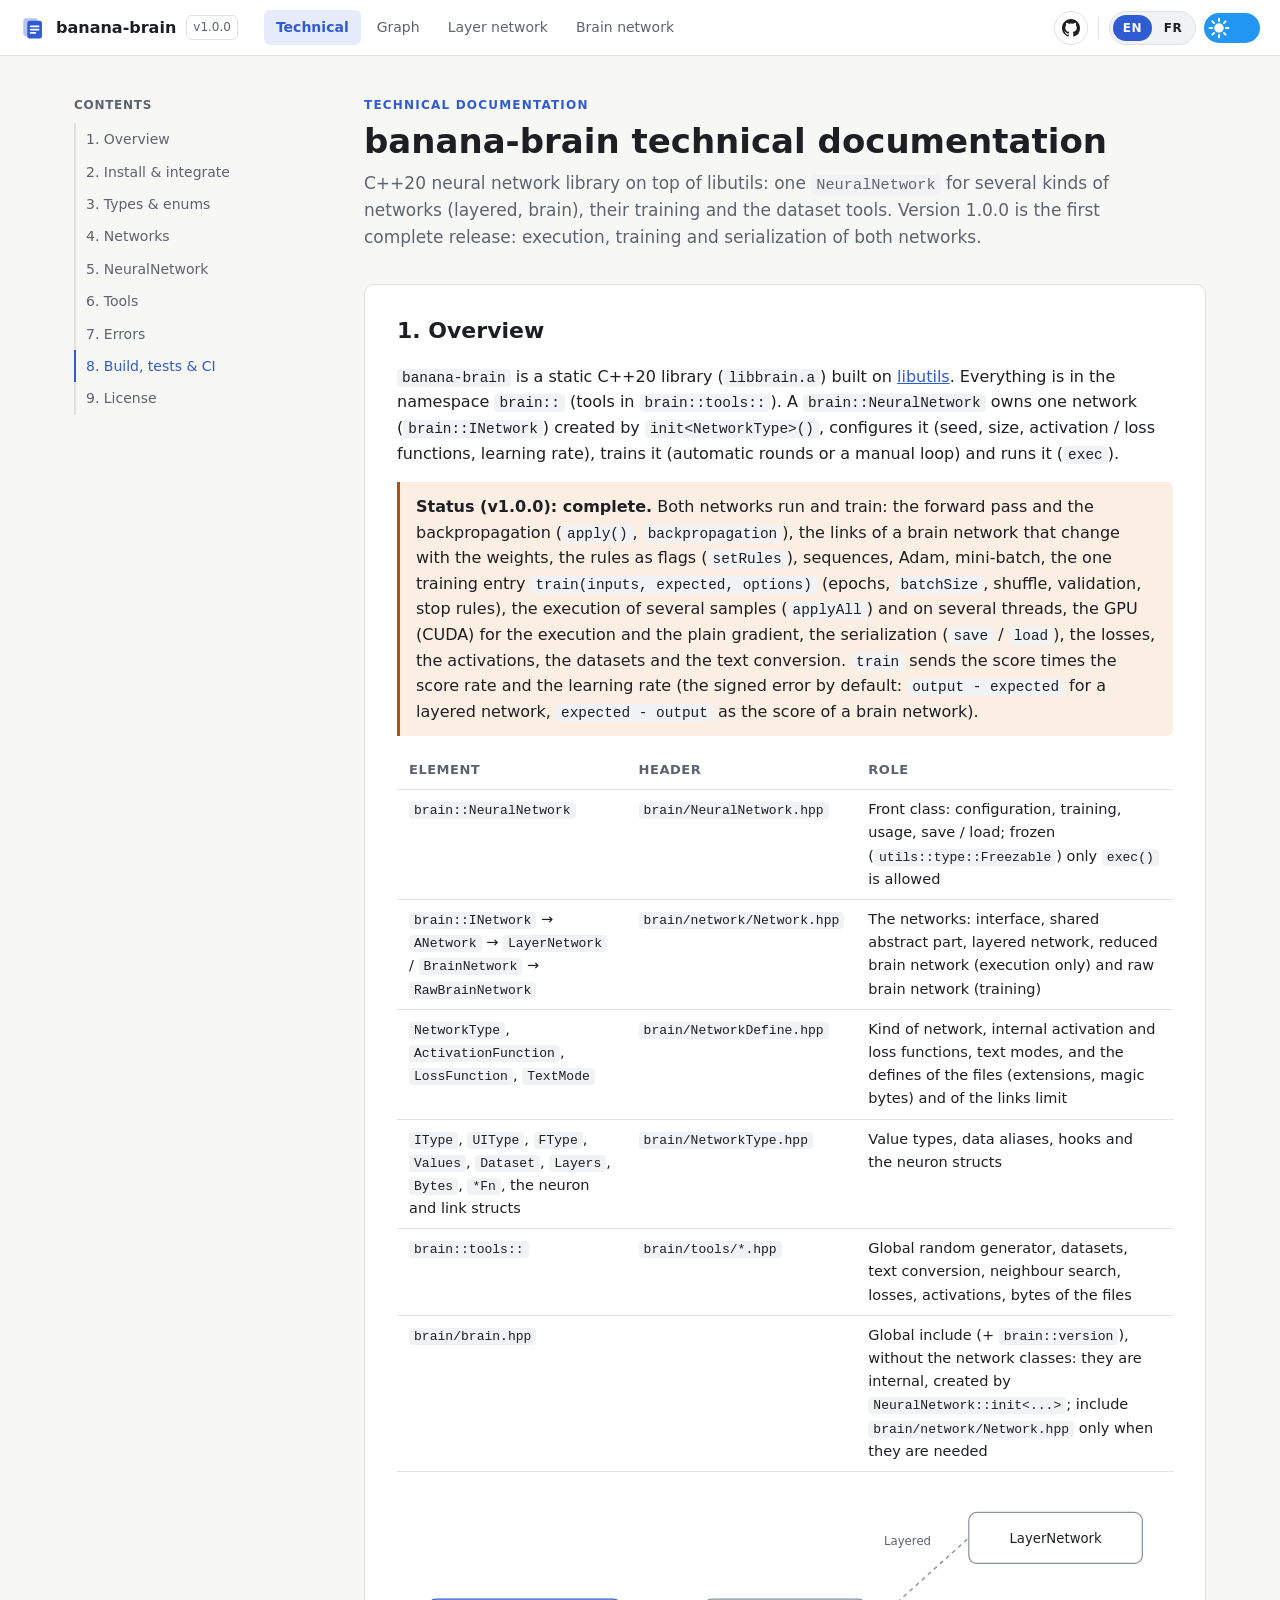
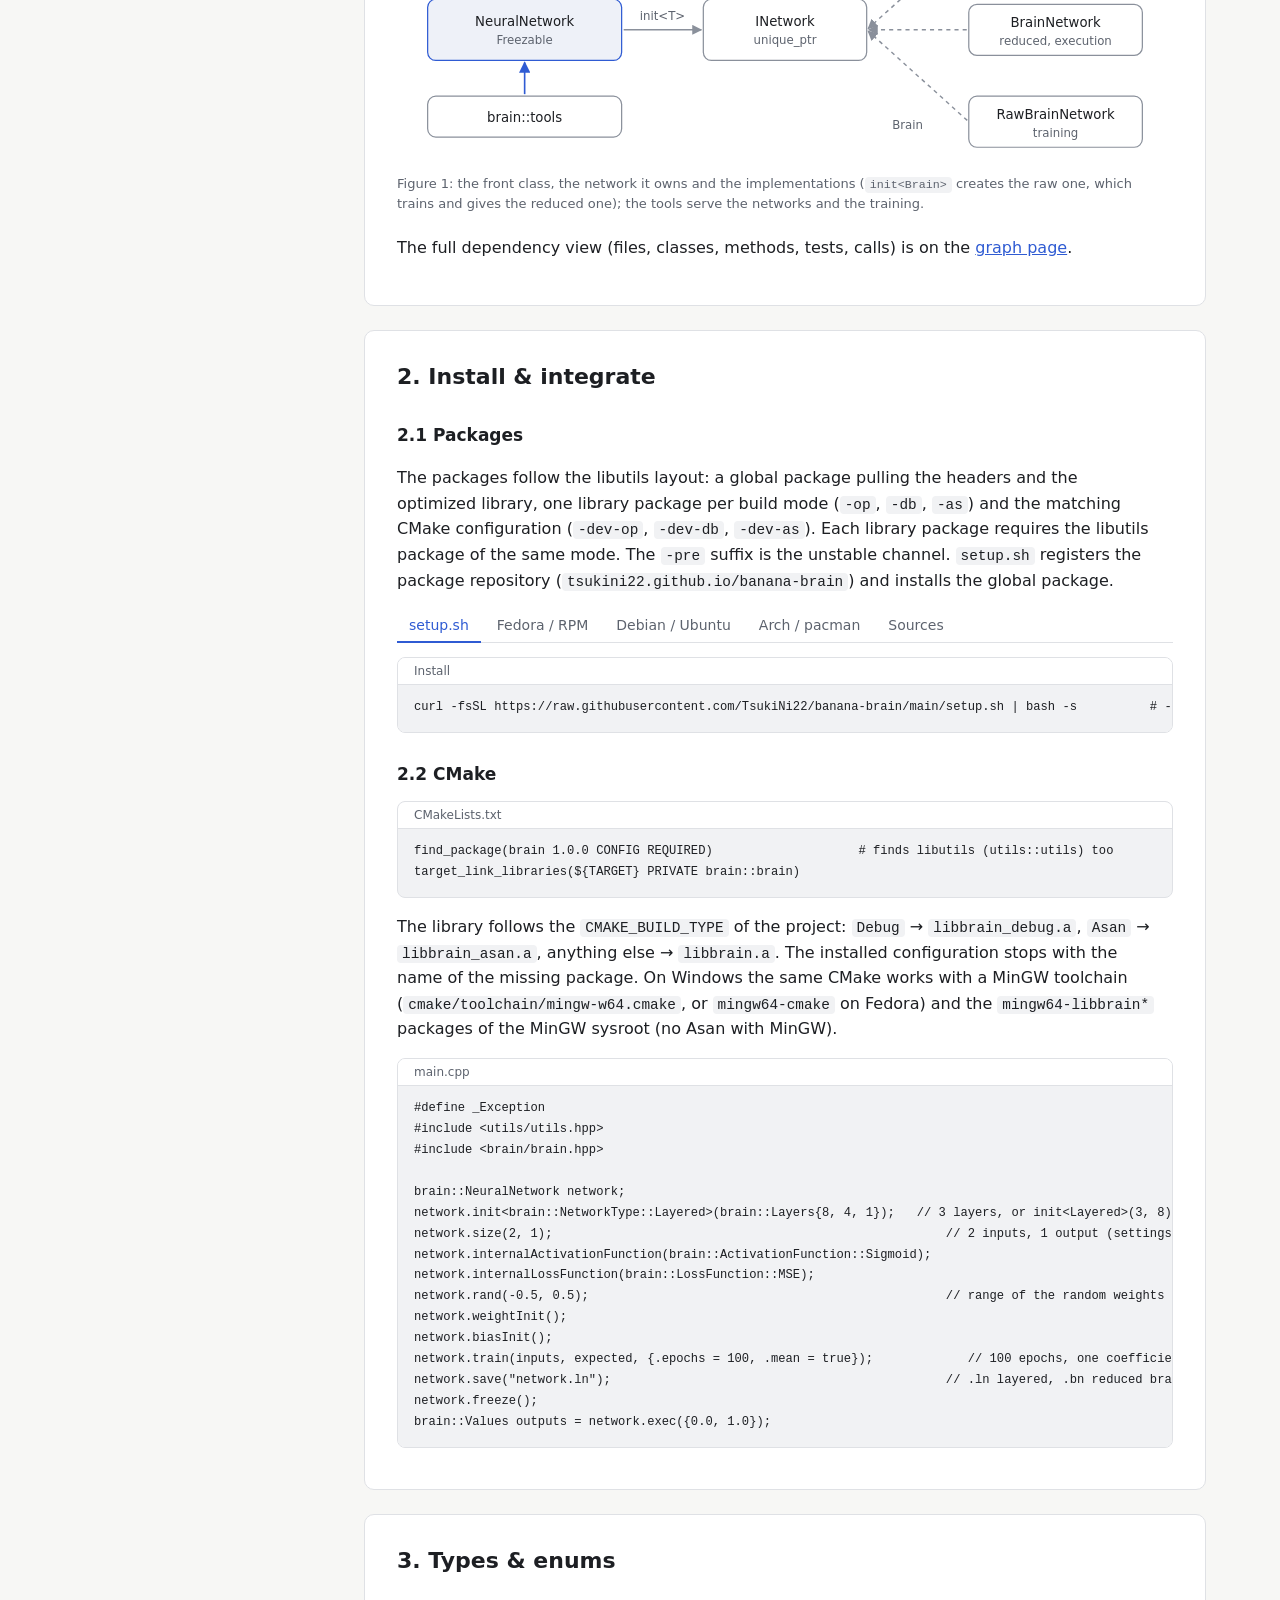
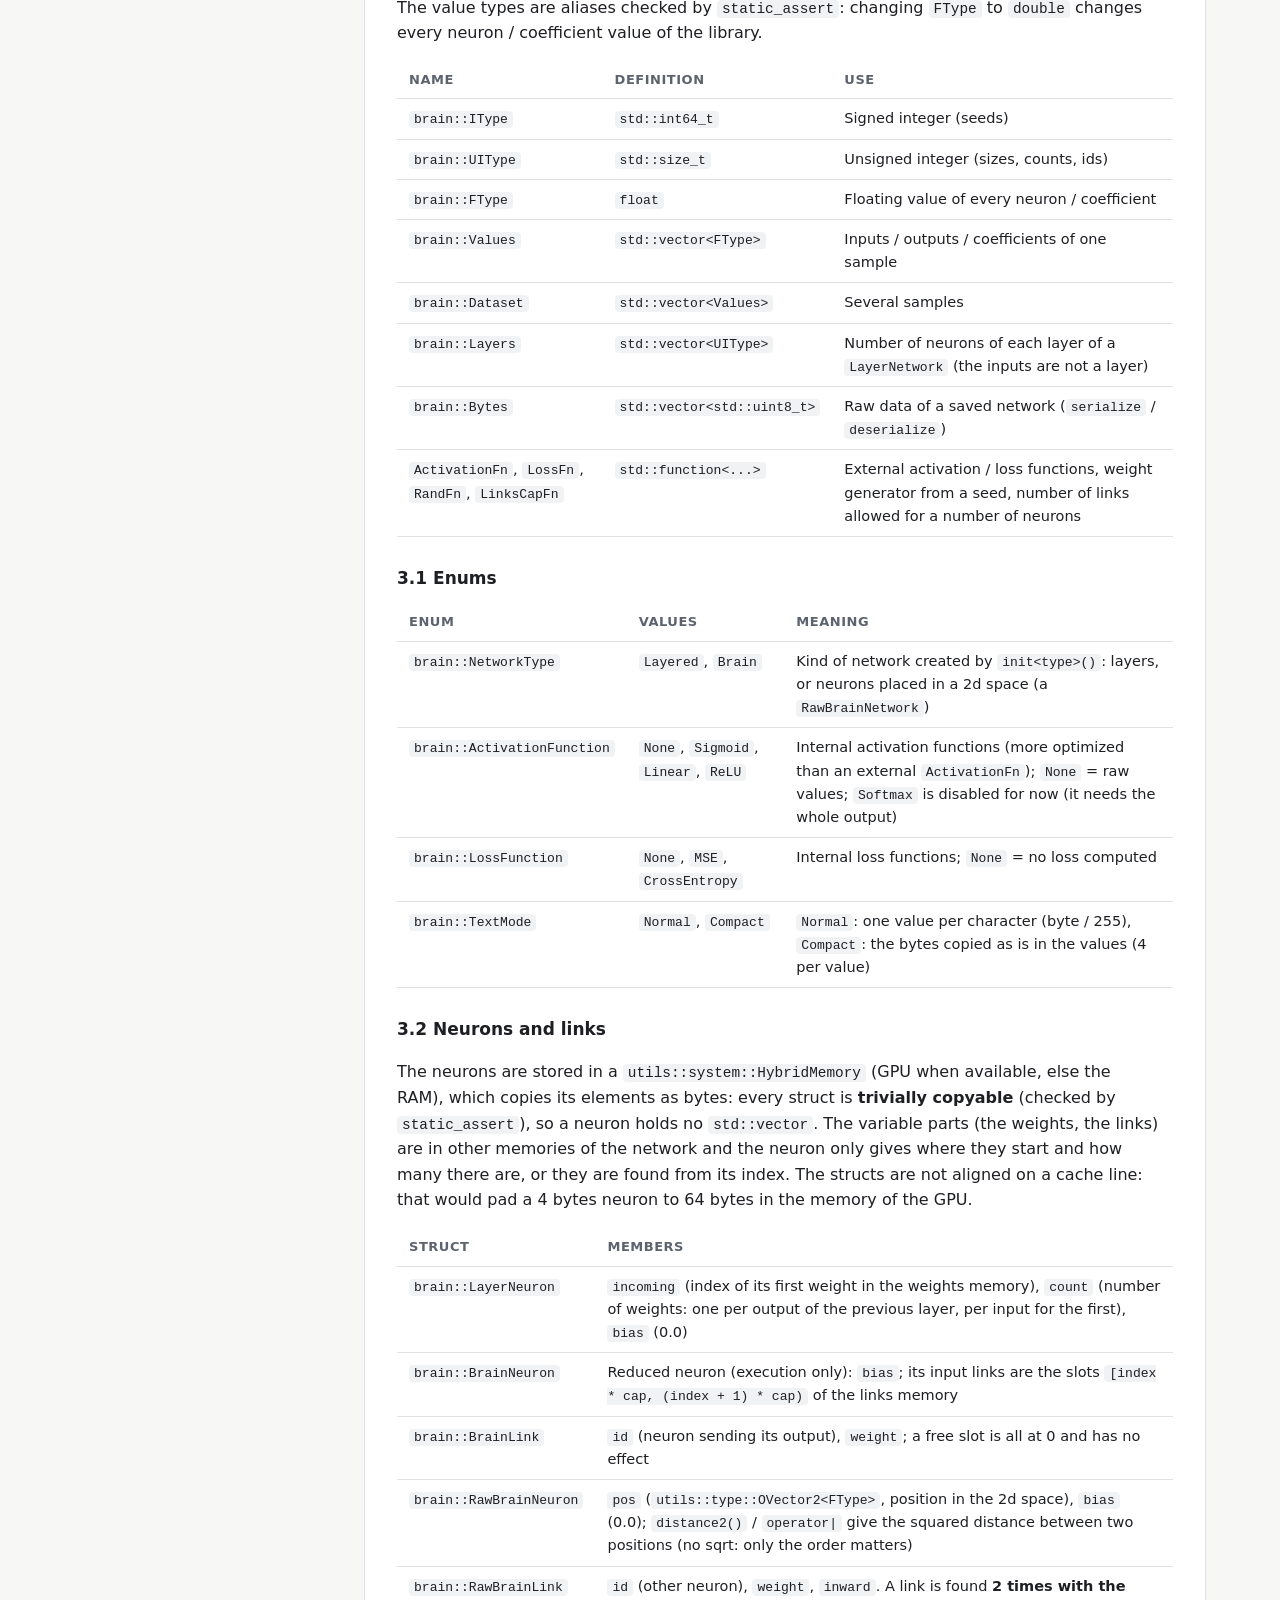
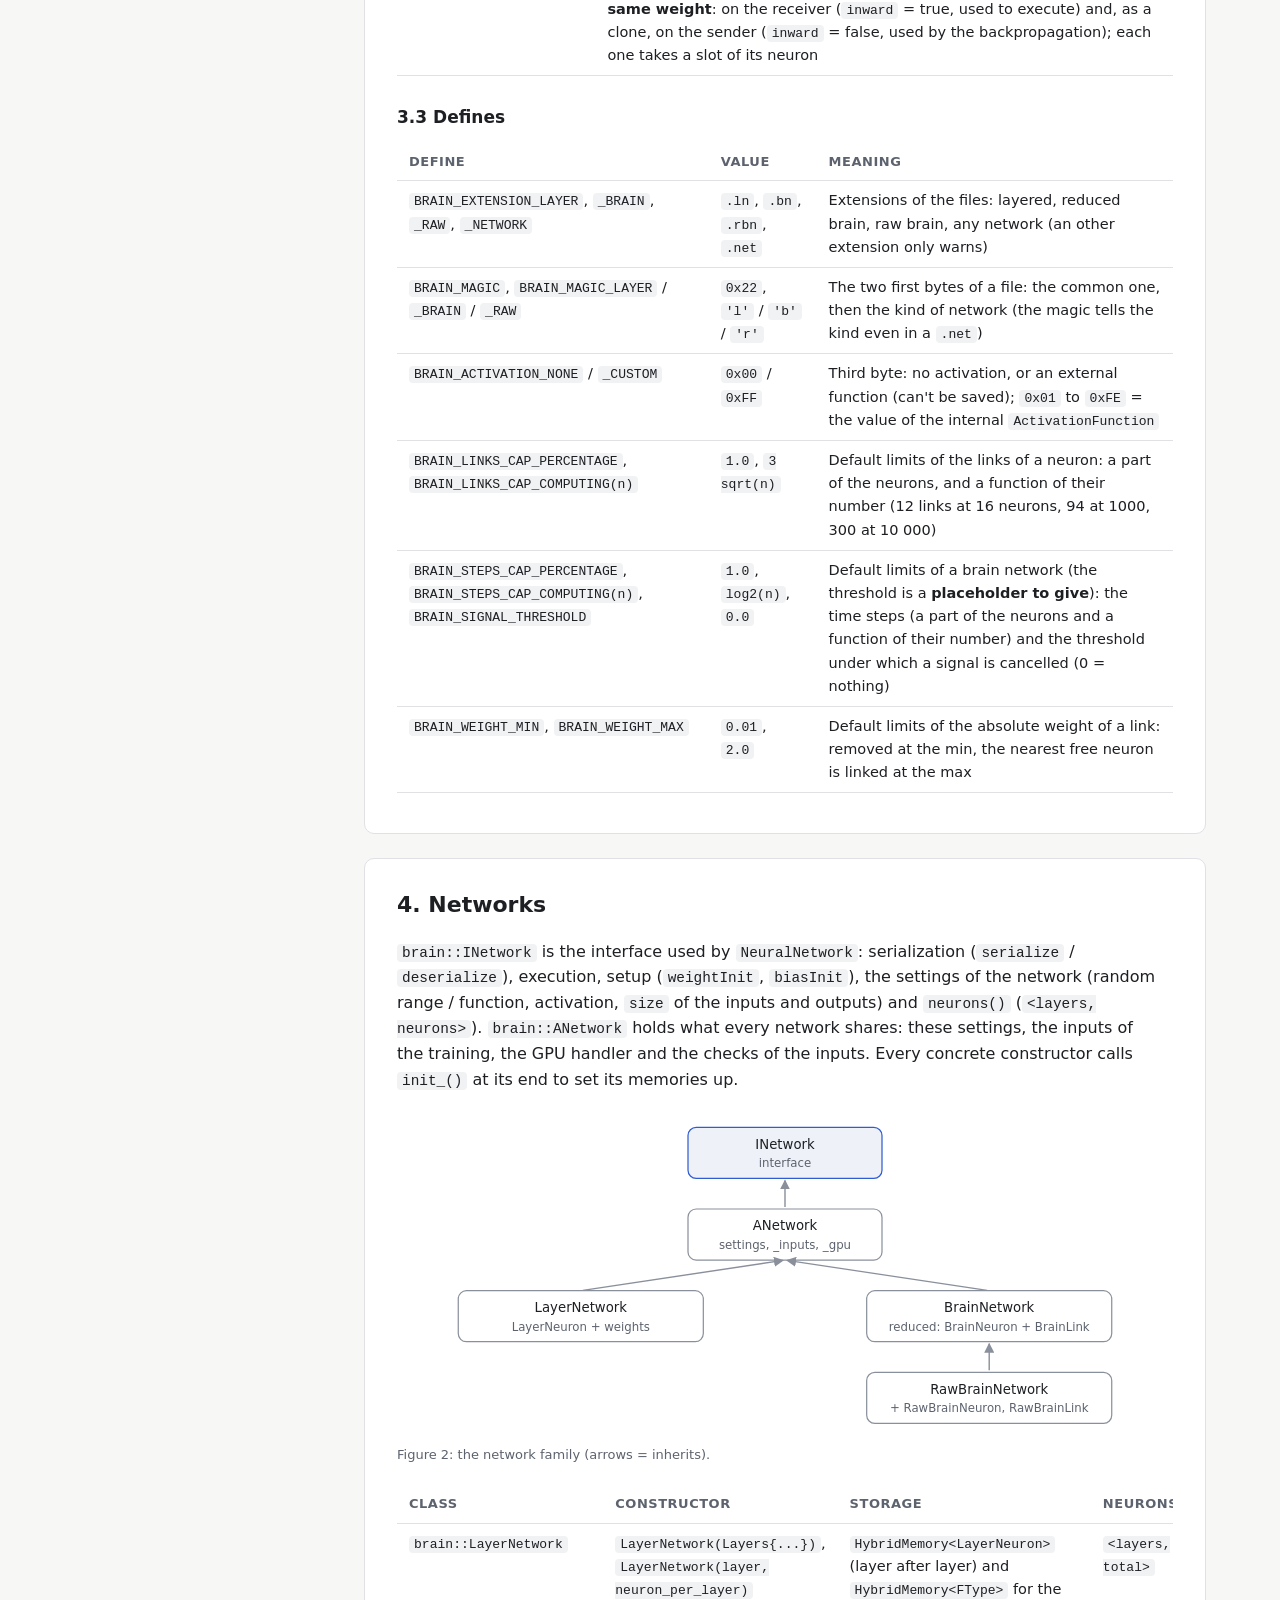
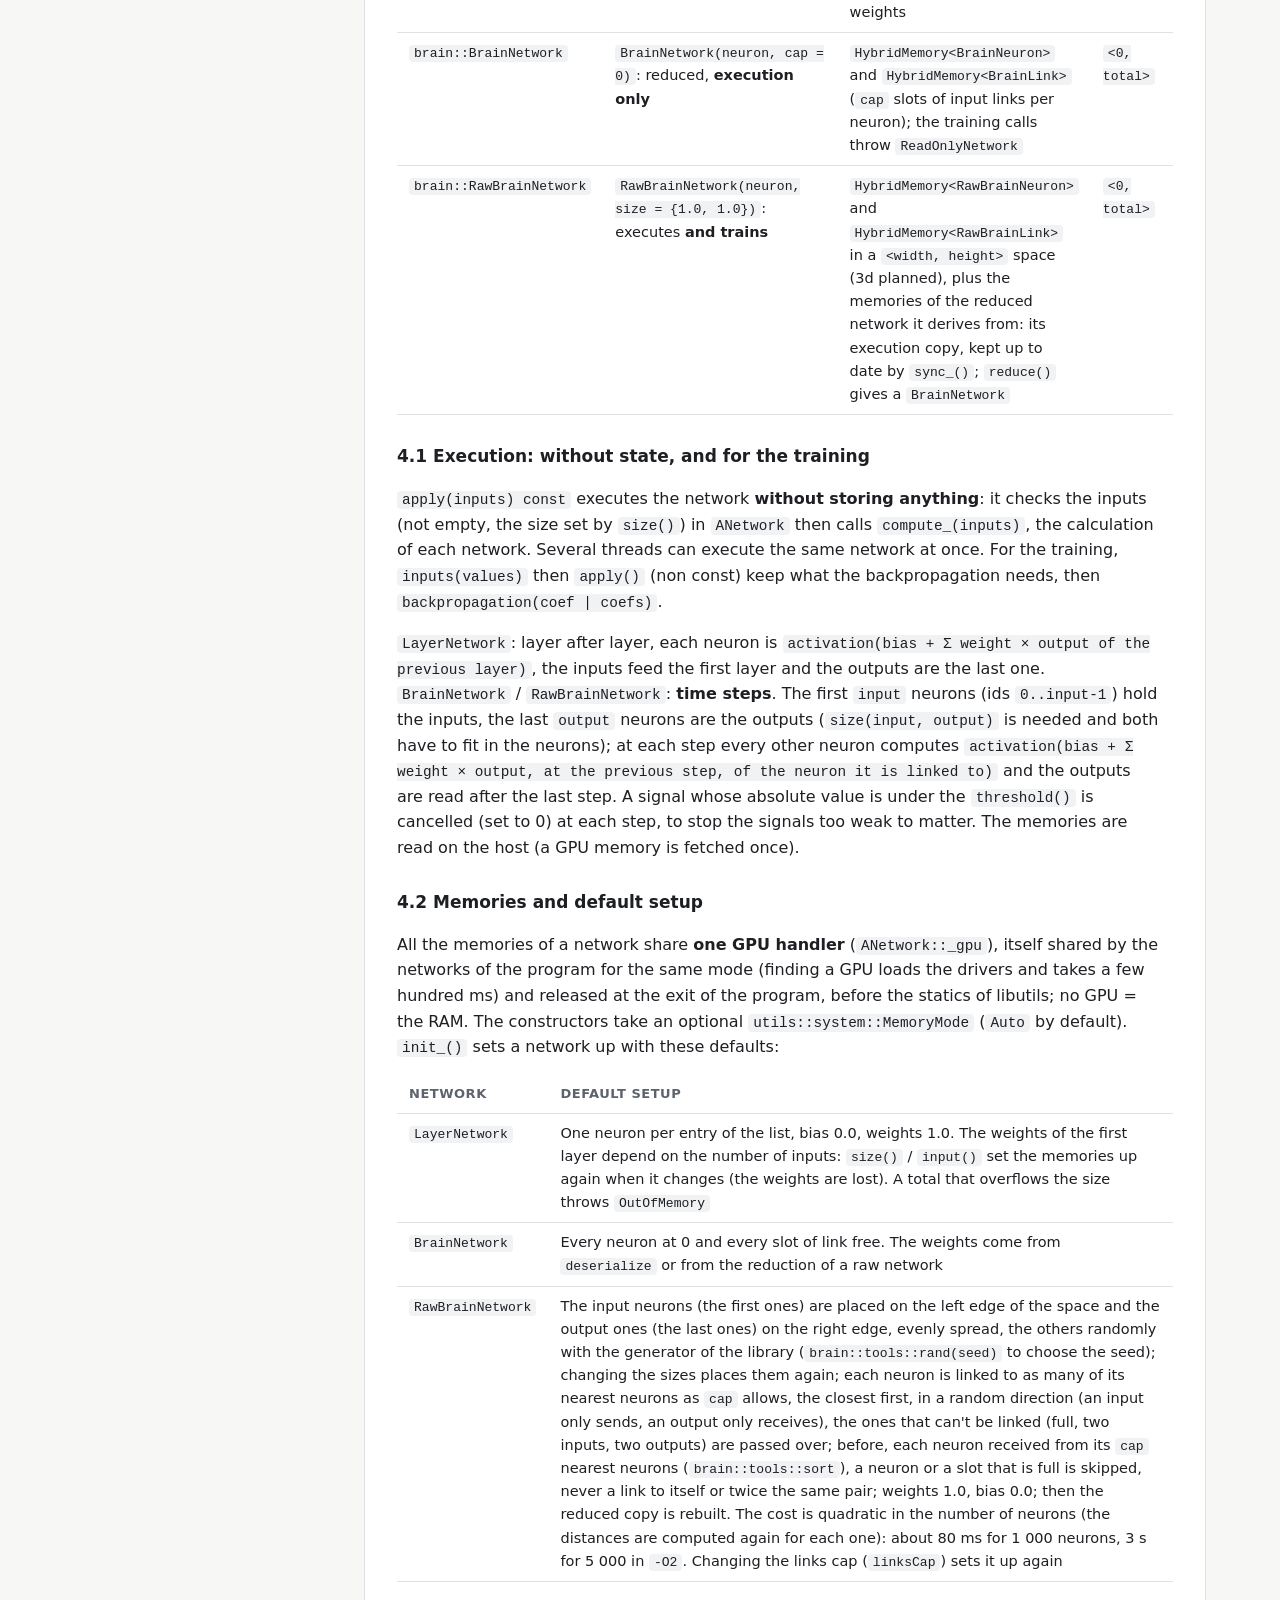
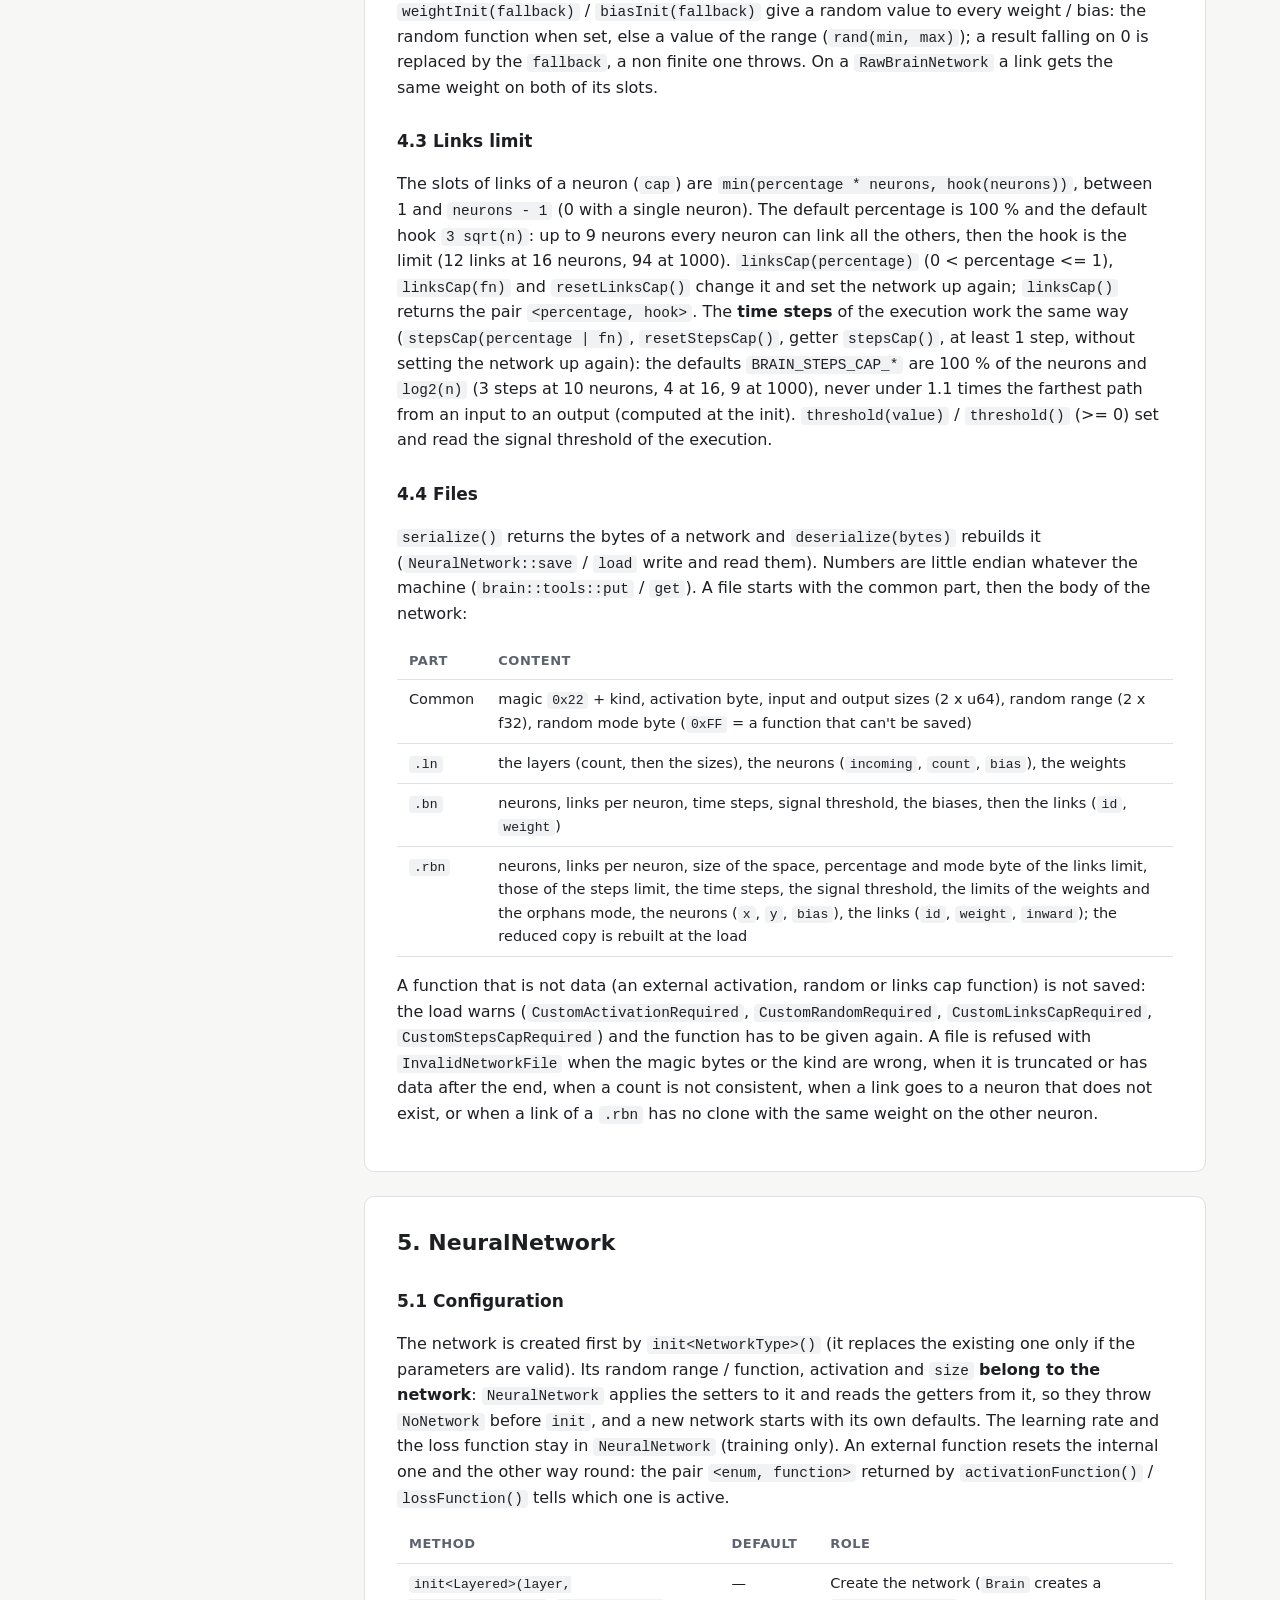
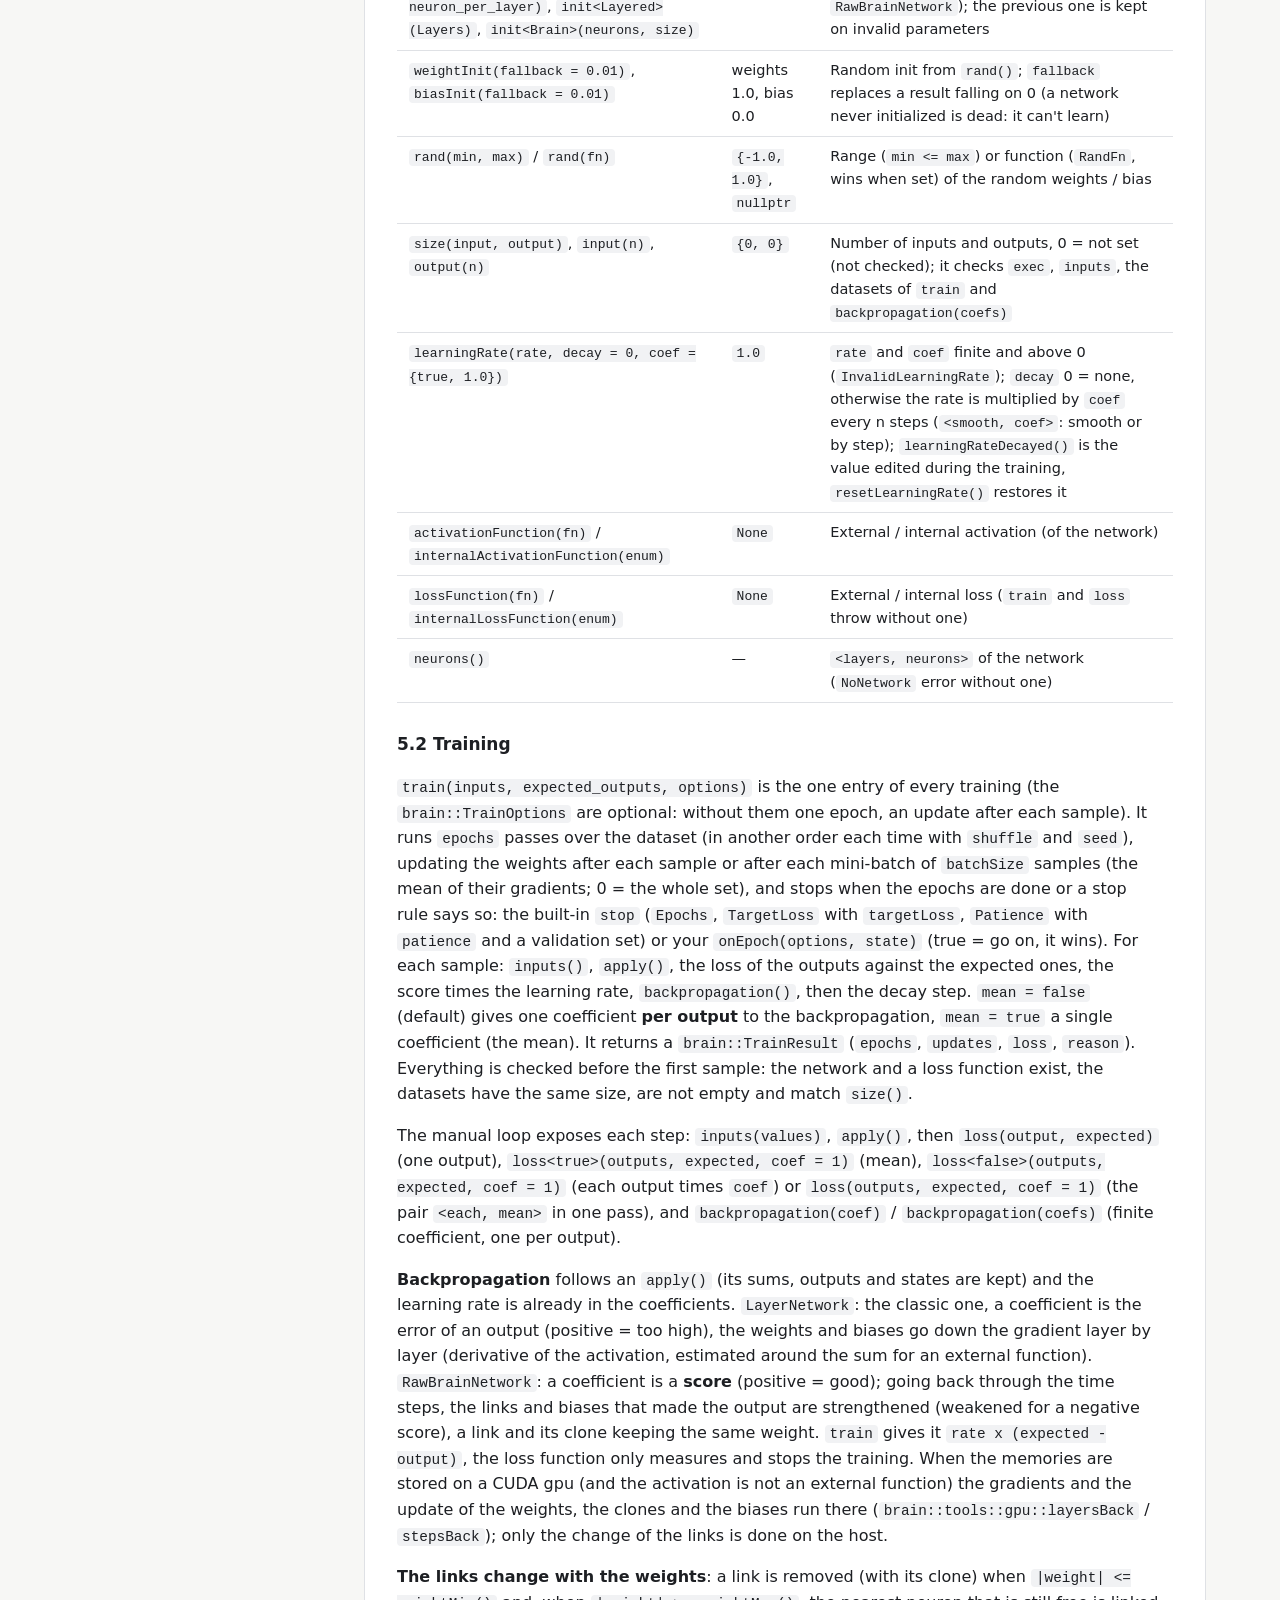
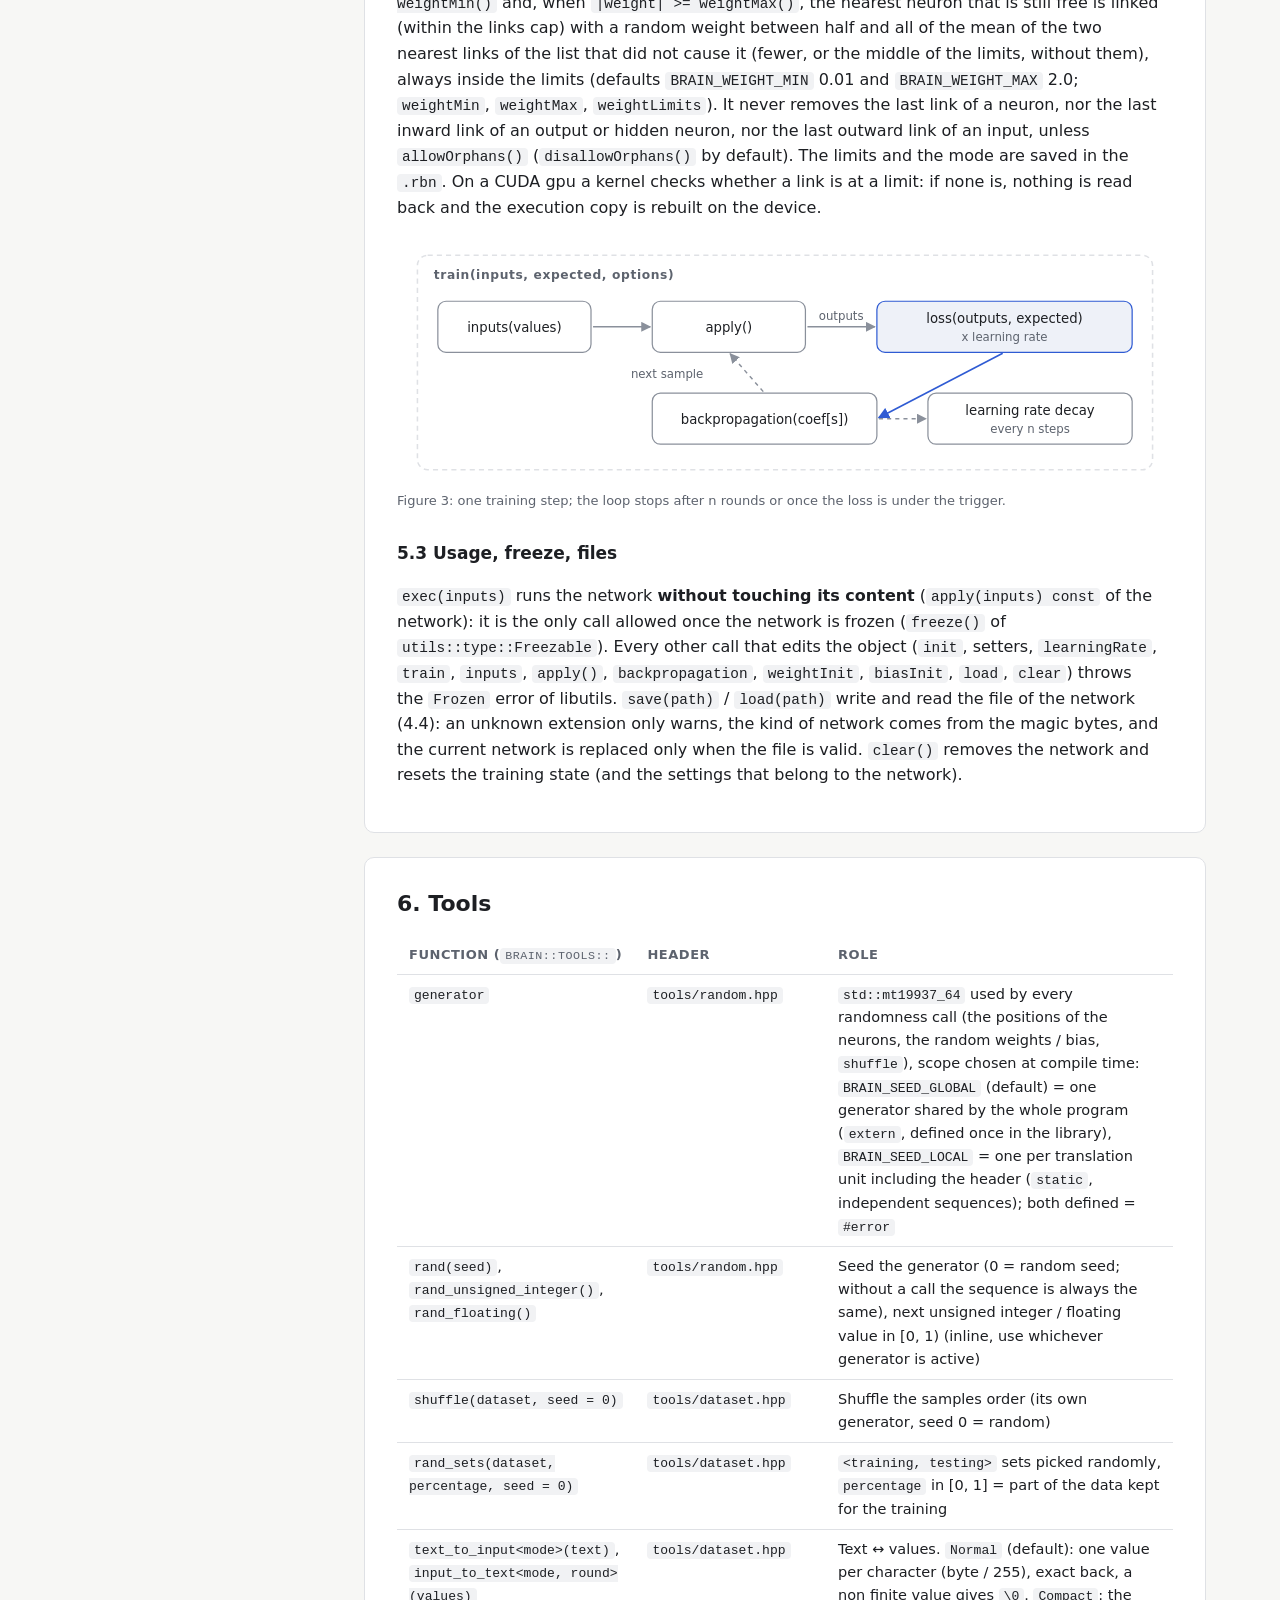
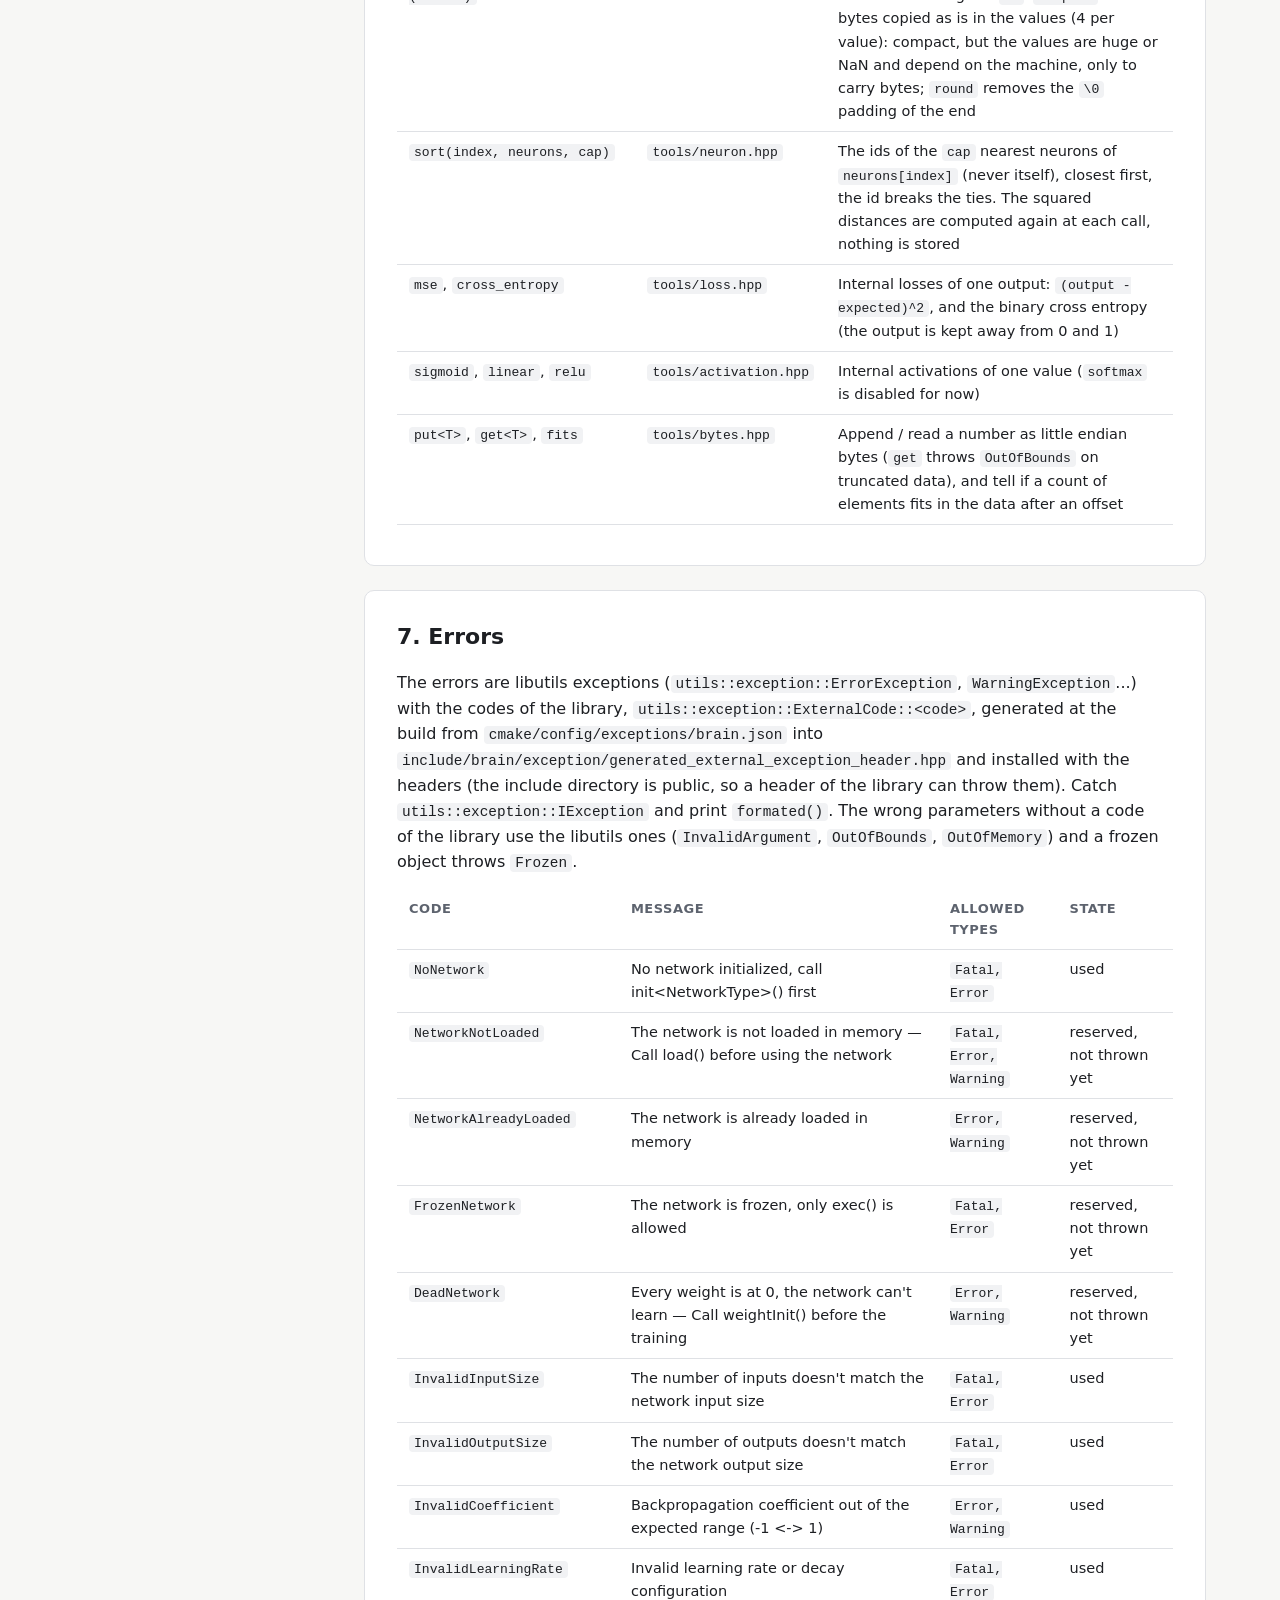
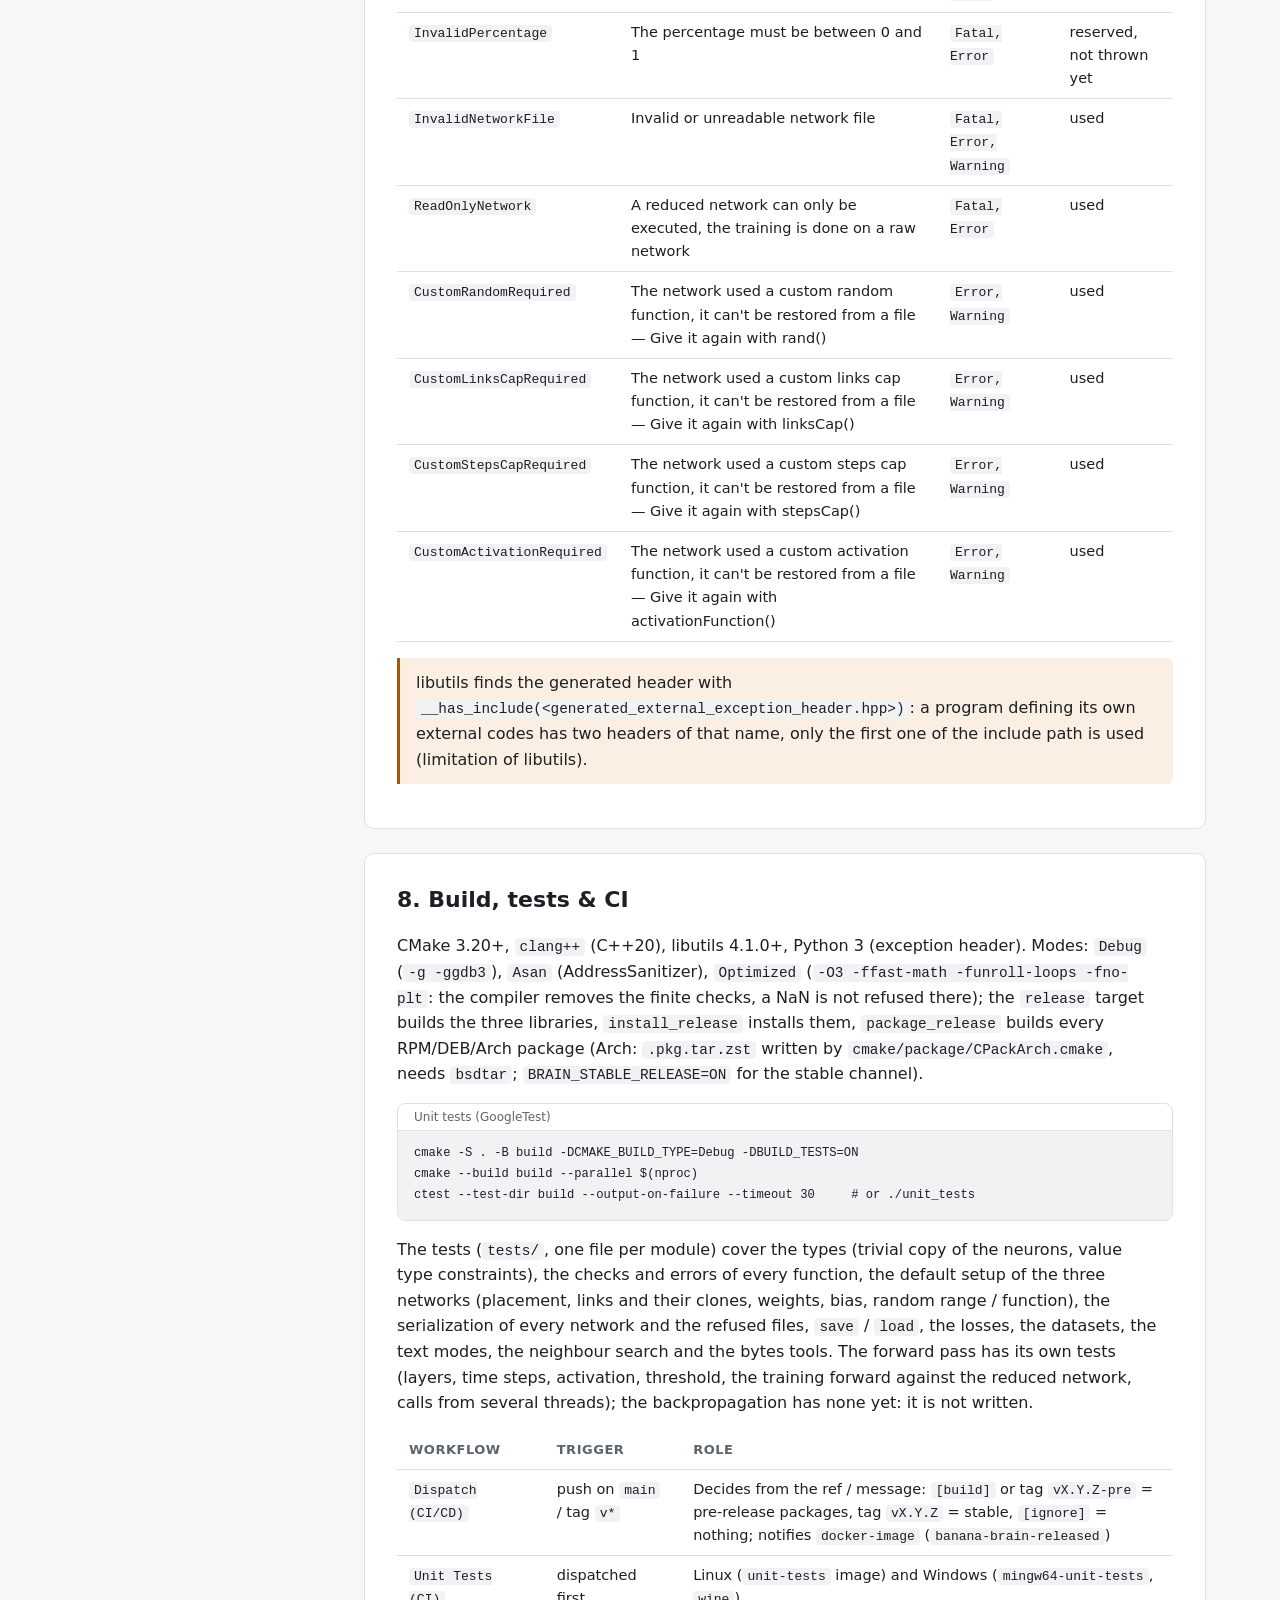
==== docs/index.html @ 3c11087e "docs: describe the first release (v1.0.0)" ====
<!doctype html>
<html lang="en" data-page="technical" data-storage-key="banana-brain" data-repo="TsukiNi22/banana-brain">
<head>
<meta charset="utf-8">
<meta name="viewport" content="width=device-width, initial-scale=1">
<title>banana-brain · Technical documentation</title>
<style>
:root {
  --bg: #f7f7f5;
  --surface: #ffffff;
  --text: #1d1f23;
  --muted: #5d636e;
  --border: #dfe1e5;
  --accent: #2f5bd3;
  --accent-soft: #e6ecfb;
  --warn: #a8540a;
  --warn-soft: #fbefe3;
  --ok: #1f7a4a;
  --ok-soft: #e3f4ea;
  --code-bg: #f1f2f4;
  --node: #ffffff;
  --node-alt: #eef1f8;
  --line: #8a909b;
}
@media (prefers-color-scheme: dark) {
  :root:not([data-theme="light"]) {
    --bg: #15171b;
    --surface: #1d2025;
    --text: #e6e7ea;
    --muted: #9aa0ab;
    --border: #30343b;
    --accent: #7d9cf0;
    --accent-soft: #232c45;
    --warn: #f0a868;
    --warn-soft: #3a2a1b;
    --ok: #6fcf97;
    --ok-soft: #1b3326;
    --code-bg: #24272d;
    --node: #23262c;
    --node-alt: #283043;
    --line: #747a85;
  }
}
:root[data-theme="dark"] {
  --bg: #15171b;
  --surface: #1d2025;
  --text: #e6e7ea;
  --muted: #9aa0ab;
  --border: #30343b;
  --accent: #7d9cf0;
  --accent-soft: #232c45;
  --warn: #f0a868;
  --warn-soft: #3a2a1b;
  --ok: #6fcf97;
  --ok-soft: #1b3326;
  --code-bg: #24272d;
  --node: #23262c;
  --node-alt: #283043;
  --line: #747a85;
}
* { box-sizing: border-box; }
html { scroll-behavior: smooth; }
body {
  margin: 0;
  background: var(--bg);
  color: var(--text);
  font: 16px/1.6 system-ui, -apple-system, "Segoe UI", Roboto, sans-serif;
}
.layout {
  display: grid;
  grid-template-columns: 250px minmax(0, 1fr);
  gap: 40px;
  max-width: 1180px;
  margin: 0 auto;
  padding: 40px 24px 80px;
}
main { min-width: 0; }
header h1 { font-size: 34px; line-height: 1.2; margin: 0 0 8px; }
header p { color: var(--muted); margin: 0 0 32px; max-width: 70ch; }
section {
  background: var(--surface);
  border: 1px solid var(--border);
  border-radius: 10px;
  padding: 28px 32px;
  margin-bottom: 24px;
  scroll-margin-top: 72px;
}
h2 { font-size: 22px; margin: 0 0 16px; }
h3 { font-size: 17px; margin: 28px 0 10px; }
p, li { max-width: 75ch; }
a { color: var(--accent); }
code {
  font: 0.9em ui-monospace, SFMono-Regular, Menlo, Consolas, monospace;
  background: var(--code-bg);
  padding: 1px 5px;
  border-radius: 4px;
}
pre {
  background: var(--code-bg);
  border: 1px solid var(--border);
  border-radius: 8px;
  padding: 14px 16px;
  overflow-x: auto;
  font: 13.5px/1.55 ui-monospace, SFMono-Regular, Menlo, Consolas, monospace;
}
pre code { background: none; padding: 0; }
.table-wrap { overflow-x: auto; margin: 12px 0; }
table { border-collapse: collapse; width: 100%; font-size: 14.5px; }
th, td { text-align: left; padding: 8px 12px; border-bottom: 1px solid var(--border); vertical-align: top; }
th { color: var(--muted); font-weight: 600; font-size: 13px; text-transform: uppercase; letter-spacing: .04em; }
.callout {
  background: var(--accent-soft);
  border-left: 3px solid var(--accent);
  padding: 12px 16px;
  border-radius: 0 6px 6px 0;
  margin: 16px 0;
}
.callout.warn { background: var(--warn-soft); border-left-color: var(--warn); }
.callout.ok { background: var(--ok-soft); border-left-color: var(--ok); }
.callout > :first-child { margin-top: 0; }
.callout > :last-child { margin-bottom: 0; }
figure { margin: 20px 0; }
figure svg { width: 100%; height: auto; display: block; }
figcaption { color: var(--muted); font-size: 13px; margin-top: 6px; }
svg .box { fill: var(--node); stroke: var(--line); stroke-width: 1.2; }
svg .box-alt { fill: var(--node-alt); stroke: var(--accent); stroke-width: 1.2; }
svg .group { fill: none; stroke: var(--border); stroke-width: 1.5; stroke-dasharray: 5 4; }
svg .lbl { fill: var(--text); font: 13px system-ui, sans-serif; }
svg .small { fill: var(--muted); font: 11.5px system-ui, sans-serif; }
svg .title { fill: var(--muted); font: 600 12px system-ui, sans-serif; letter-spacing: .05em; }
svg .edge { stroke: var(--line); stroke-width: 1.4; fill: none; }
svg .edge-accent { stroke: var(--accent); stroke-width: 1.6; fill: none; }
svg .dash { stroke-dasharray: 4 4; }
svg .arrow { fill: var(--line); }
svg .arrow-accent { fill: var(--accent); }
.topbar {
  position: sticky; top: 0; z-index: 20;
  display: flex; align-items: center; gap: 18px;
  height: 56px; padding: 0 20px;
  background: var(--surface);
  border-bottom: 1px solid var(--border);
}
.tabs { display: flex; gap: 4px; margin-left: 8px; overflow-x: auto; }
.tabs[hidden] { display: none; }
.tabs a {
  padding: 6px 12px; border-radius: 6px;
  color: var(--muted); text-decoration: none; font-size: 14px; white-space: nowrap;
}
.tabs a:hover { color: var(--text); background: var(--code-bg); }
.tabs a.current { color: var(--accent); background: var(--accent-soft); font-weight: 600; }
.topbar .spacer { flex: 1; }
.icon-btn {
  display: grid; place-items: center;
  width: 36px; height: 36px; padding: 0;
  background: var(--surface); color: var(--text);
  border: 1px solid var(--border); border-radius: 50%;
  cursor: pointer; text-decoration: none;
  transition: border-color .15s, color .15s;
}
.icon-btn:hover { color: var(--accent); border-color: var(--accent); }
.icon-btn:focus-visible { outline: 2px solid var(--accent); outline-offset: 2px; }
.icon-btn svg { width: 18px; height: 18px; }
@media (max-width: 860px) {
  .layout { grid-template-columns: 1fr; padding: 24px 16px 60px; gap: 16px; }
  .topbar { gap: 10px; padding: 0 12px; }
  .brand .ver { display: none; }
  .menu-btn { display: grid; }
  .sidebar { position: fixed; top: 56px; left: 0; bottom: 0; z-index: 25; width: min(300px, 85vw); max-height: none; padding: 16px 10px; background: var(--bg); border-right: 1px solid var(--border); transform: translateX(-105%); transition: transform .2s; }
  .sidebar.open { transform: none; box-shadow: 0 10px 40px rgba(0, 0, 0, .25); }
  section { padding: 20px 16px; }
  header h1 { font-size: 27px; }
}
/* Language switch (EN / FR pill) */
.lang-switch {
  display: inline-flex; align-items: center; gap: 2px; padding: 3px;
  border: 1.5px solid var(--border); border-radius: 999px; background: var(--surface);
}
.lang-switch button {
  border: 0; background: none; color: var(--text); cursor: pointer;
  font: 600 12.5px system-ui, sans-serif; letter-spacing: .03em;
  padding: 4px 11px; border-radius: 999px; transition: background .2s, color .2s;
}
.lang-switch button.on { background: var(--accent); color: var(--surface); }
.lang-switch button:focus-visible { outline: 2px solid var(--accent); outline-offset: 2px; }
/* Theme switch: blue track + sun (light), black track + moon and stars (dark) */
.theme-switch {
  position: relative; width: 58px; height: 30px; flex: none; padding: 0; border: 0; border-radius: 999px;
  background: #2196f3; cursor: pointer; transition: background .3s;
}
.theme-switch:focus-visible { outline: 2px solid var(--accent); outline-offset: 2px; }
.theme-switch .knob {
  position: absolute; top: 3px; left: 3px; width: 24px; height: 24px; border-radius: 50%;
  display: grid; place-items: center; transition: transform .3s, background .3s;
}
.theme-switch .knob svg { width: 22px; height: 22px; }
.theme-switch .sun { display: block; }
.theme-switch .moon, .theme-switch .stars { display: none; }
.theme-switch .stars { position: absolute; inset: 0; }
.theme-switch .stars i { position: absolute; width: 2px; height: 2px; border-radius: 50%; background: #fff; }
.theme-switch .stars i:nth-child(1) { left: 9px; top: 9px; }
.theme-switch .stars i:nth-child(2) { left: 16px; top: 18px; width: 1.5px; height: 1.5px; }
.theme-switch .stars i:nth-child(3) { left: 21px; top: 8px; width: 1.5px; height: 1.5px; }
@media (prefers-color-scheme: dark) {
  :root:not([data-theme="light"]) .theme-switch { background: #0b0b0d; box-shadow: inset 0 0 0 1px #2a2c31; }
  :root:not([data-theme="light"]) .theme-switch .knob { transform: translateX(28px); background: #ffffff; }
  :root:not([data-theme="light"]) .theme-switch .sun { display: none; }
  :root:not([data-theme="light"]) .theme-switch .moon, :root:not([data-theme="light"]) .theme-switch .stars { display: block; }
}
:root[data-theme="dark"] .theme-switch { background: #0b0b0d; box-shadow: inset 0 0 0 1px #2a2c31; }
:root[data-theme="dark"] .theme-switch .knob { transform: translateX(28px); background: #ffffff; }
:root[data-theme="dark"] .theme-switch .sun { display: none; }
:root[data-theme="dark"] .theme-switch .moon, :root[data-theme="dark"] .theme-switch .stars { display: block; }
/* Bilingual content: only the active language is shown */
:root[lang="en"] [data-lang="fr"], :root[lang="fr"] [data-lang="en"] { display: none !important; }
/* ---------- Header: logo + version badge, mobile menu ---------- */
.brand { display: flex; align-items: center; gap: 10px; color: var(--text); text-decoration: none; font-weight: 700; white-space: nowrap; }
.brand .logo { width: 26px; height: 26px; flex: none; color: var(--accent); object-fit: contain; }
.brand .ver { font-size: 12px; color: var(--muted); font-weight: 500; padding: 2px 6px; border: 1px solid var(--border); border-radius: 6px; }
.brand .ver:empty { display: none; } /* no version: the name alone */
.menu-btn { display: none; }
/* ---------- Sidebar tree (pages > sections of the current page) ---------- */
.sidebar { position: sticky; top: 80px; align-self: start; max-height: calc(100vh - 100px); overflow-y: auto; font-size: 14px; }
@media (max-width: 860px) { .sidebar { position: fixed; top: 56px; max-height: none; } } /* off-canvas menu: out of the flow */
.sidebar p { margin: 0 0 8px; font-weight: 600; color: var(--muted); text-transform: uppercase; letter-spacing: .06em; font-size: 12px; }
.sidebar a { display: block; padding: 5px 10px; color: var(--muted); text-decoration: none; border-left: 2px solid var(--border); }
.sidebar a:hover, .sidebar a.active { color: var(--accent); border-left-color: var(--accent); }
/* ---------- Page header: eyebrow + title + lead ---------- */
.page-eyebrow { font-size: 12px; font-weight: 700; text-transform: uppercase; letter-spacing: .1em; color: var(--accent); margin-bottom: 6px; }
header .lead { font-size: 17px; color: var(--muted); margin: 0 0 32px; max-width: 70ch; }
/* ---------- Heading anchors ---------- */
h2 .anchor, h3 .anchor { margin-left: 8px; color: var(--muted); font-weight: 400; text-decoration: none; opacity: 0; transition: opacity .15s; }
h2:hover .anchor, h3:hover .anchor, .anchor:focus { opacity: 1; }
/* ---------- Code blocks: title bar + copy button ---------- */
pre { position: relative; }
pre[data-title]::before {
  content: attr(data-title); display: block; margin: -14px -16px 12px; padding: 6px 16px;
  font: 12px system-ui, sans-serif; color: var(--muted); border-bottom: 1px solid var(--border);
  background: var(--surface); border-radius: 7px 7px 0 0;
}
pre .copy {
  position: absolute; top: 8px; right: 8px; font: 12px system-ui, sans-serif; cursor: pointer;
  border: 1px solid var(--border); background: var(--surface); color: var(--muted);
  border-radius: 6px; padding: 3px 8px; opacity: 0; transition: opacity .15s;
}
pre[data-title] .copy { top: 5px; }
pre:hover .copy, pre .copy:focus { opacity: 1; }
pre .copy:hover { color: var(--text); }
/* ---------- Content tabs ---------- */
.ctabs { display: flex; gap: 4px; flex-wrap: wrap; border-bottom: 1px solid var(--border); margin: 12px 0; }
.ctabs button { background: none; border: 0; border-bottom: 2px solid transparent; margin-bottom: -1px; padding: 8px 12px; cursor: pointer; color: var(--muted); font: 500 14px system-ui, sans-serif; }
.ctabs button.active { color: var(--accent); border-bottom-color: var(--accent); }
.ctab-panel { display: none; }
.ctab-panel.active { display: block; }
/* ---------- Previous / next page ---------- */
.pager { display: flex; justify-content: space-between; gap: 16px; margin-top: 32px; }
.pager a { flex: 1; padding: 14px 16px; border: 1px solid var(--border); border-radius: 10px; background: var(--surface); color: var(--text); text-decoration: none; }
.pager a:hover { border-color: var(--accent); }
.pager a span { display: block; font-size: 12px; color: var(--muted); }
.pager a.next { text-align: right; }
.pager:empty { display: none; }
/* ---------- Footer ---------- */
footer.site { max-width: 1180px; margin: 0 auto; padding: 22px 24px 30px; border-top: 1px solid var(--border); color: var(--muted); font-size: 13px; }
footer.site a { color: var(--accent); }
@media (max-width: 860px) {
  .menu-btn { display: grid; }
  footer.site { padding: 20px 16px; }
  .topbar .tabs { display: none; } /* the sidebar (menu) gives the navigation on mobile */
}
.topbar .icon-btn, .topbar .lang-switch, .topbar .theme-switch { flex: none; }
.topbar .tabs { min-width: 0; }
@media (max-width: 860px) {
  .topbar .spacer { display: none; }
  .topbar .tabs { flex: 1 1 auto; }
  .topbar .icon-btn { width: 32px; height: 32px; }
}
@media (max-width: 480px) {
  .topbar { gap: 8px; padding: 0 10px; }
  .topbar a.icon-btn[href] { display: none; } /* GitHub link: also in the footer / graph panel */
  .lang-switch button { padding: 4px 9px; }
}
@media (min-width: 1340px) {
  .layout { grid-template-columns: minmax(0, 1fr) minmax(0, 880px) minmax(0, 1fr); max-width: none; }
  .layout > .sidebar { grid-column: 1; justify-self: end; width: 230px; }
  .layout > main { grid-column: 2; }
  footer.site { max-width: 880px; }
}
/* ---------- No scroll beyond the page ---------- */
html, body { overscroll-behavior: none; }
/* ---------- Top right actions: same height, grouped, divider ---------- */
.top-actions { display: flex; align-items: center; gap: 8px; flex: none; }
.top-actions .divider { width: 1px; height: 22px; background: var(--border); margin: 0 2px; }
.top-actions .icon-btn { width: 34px; height: 34px; }
.top-actions .lang-switch { height: 34px; padding: 3px; background: var(--code-bg); border: 1px solid var(--border); }
.top-actions .lang-switch button { height: 26px; padding: 0 10px; font-size: 12px; }
.top-actions .theme-switch { width: 56px; height: 30px; border: 1px solid transparent; }
.top-actions .theme-switch .knob { top: 2px; left: 2px; }
@media (prefers-color-scheme: dark) {
  :root:not([data-theme="light"]) .top-actions .theme-switch { border-color: var(--border); box-shadow: none; }
  :root:not([data-theme="light"]) .top-actions .theme-switch .knob { transform: translateX(26px); }
}
:root[data-theme="dark"] .top-actions .theme-switch { border-color: var(--border); box-shadow: none; }
:root[data-theme="dark"] .top-actions .theme-switch .knob { transform: translateX(26px); }
@media (max-width: 480px) { .top-actions .divider { display: none; } }
</style>
</head>
<body>
<header class="topbar">
  <button class="icon-btn menu-btn" type="button" id="menuBtn" aria-label="Open the navigation" data-i18n-aria-label><svg viewBox="0 0 24 24" fill="none" stroke="currentColor" stroke-width="2" stroke-linecap="round" aria-hidden="true"><path d="M4 6h16M4 12h16M4 18h16"/></svg></button>
  <a class="brand" href="index.html"><svg class="logo" viewBox="0 0 32 32" fill="none" aria-hidden="true"><!-- default logo: replace with the project logo (inline SVG, currentColor) --><rect x="4" y="4" width="18" height="22" rx="3" fill="currentColor" opacity=".35"/><rect x="9" y="7" width="18" height="22" rx="3" fill="currentColor"/><path d="M13 14h10M13 18h10M13 22h6" stroke="var(--surface)" stroke-width="2" stroke-linecap="round"/></svg><span class="repo-name">banana-brain</span><span class="ver repo-version">v1.0.0</span></a>
  <nav class="tabs" aria-label="Pages">
    <a href="index.html" class="current" aria-current="page" data-i18n>Technical</a>
    <a href="graph.html" data-i18n>Graph</a>
    <a href="layer-network.html" data-i18n>Layer network</a>
    <a href="brain-network.html" data-i18n>Brain network</a>
  </nav>
  <span class="spacer"></span>
  <div class="top-actions">
  <a class="icon-btn repo-link" href="https://github.com/TsukiNi22/banana-brain" title="GitHub repository" data-i18n-title aria-label="GitHub repository" data-i18n-aria-label>
    <svg viewBox="0 0 16 16" fill="currentColor" aria-hidden="true"><path d="M8 0C3.58 0 0 3.58 0 8c0 3.54 2.29 6.53 5.47 7.59.4.07.55-.17.55-.38v-1.33c-2.23.48-2.7-1.07-2.7-1.07-.36-.93-.89-1.17-.89-1.17-.73-.5.06-.49.06-.49.8.06 1.23.83 1.23.83.71 1.23 1.87.87 2.33.66.07-.52.28-.87.51-1.07-1.78-.2-3.64-.89-3.64-3.95 0-.87.31-1.59.82-2.15-.08-.2-.36-1.02.08-2.12 0 0 .67-.21 2.2.82a7.6 7.6 0 0 1 4 0c1.53-1.04 2.2-.82 2.2-.82.44 1.1.16 1.92.08 2.12.51.56.82 1.27.82 2.15 0 3.07-1.87 3.75-3.65 3.95.29.25.54.73.54 1.48v2.2c0 .21.15.46.55.38A8 8 0 0 0 16 8c0-4.42-3.58-8-8-8Z"/></svg>
  </a>
  <span class="divider" aria-hidden="true"></span>
  <div class="lang-switch" role="group" aria-label="Language">
    <button type="button" data-set-lang="en" class="on">EN</button>
    <button type="button" data-set-lang="fr">FR</button>
  </div>
  <button class="theme-switch" type="button" id="themeToggle" role="switch" aria-checked="false" aria-label="Toggle theme" data-i18n-aria-label title="Toggle theme" data-i18n-title>
    <span class="stars" aria-hidden="true"><i></i><i></i><i></i></span>
    <span class="knob" aria-hidden="true">
      <svg class="sun" viewBox="0 0 24 24" fill="#ffffff"><circle cx="12" cy="12" r="5.2"/><g stroke="#ffffff" stroke-width="2.2" stroke-linecap="round"><path d="M12 1.8v2.6M12 19.6v2.6M1.8 12h2.6M19.6 12h2.6M4.8 4.8l1.8 1.8M17.4 17.4l1.8 1.8M4.8 19.2l1.8-1.8M17.4 6.6l1.8-1.8"/></g></svg>
      <svg class="moon" viewBox="0 0 24 24"><path d="M15.6 4.2a8 8 0 1 0 4.2 11.6A7 7 0 0 1 15.6 4.2z" fill="#f6c343"/></svg>
    </span>
  </button>
  </div>
</header>
<div class="layout">
<aside class="sidebar" id="sidebar" aria-label="Contents" data-i18n-aria-label>
  <p data-i18n>Contents</p>
  <a href="#overview"><span data-lang="en">1. Overview</span><span data-lang="fr">1. Vue d'ensemble</span></a>
  <a href="#install"><span data-lang="en">2. Install & integrate</span><span data-lang="fr">2. Installer & intégrer</span></a>
  <a href="#types"><span data-lang="en">3. Types & enums</span><span data-lang="fr">3. Types & énumérations</span></a>
  <a href="#networks"><span data-lang="en">4. Networks</span><span data-lang="fr">4. Réseaux</span></a>
  <a href="#neuralnetwork"><span data-lang="en">5. NeuralNetwork</span><span data-lang="fr">5. NeuralNetwork</span></a>
  <a href="#tools"><span data-lang="en">6. Tools</span><span data-lang="fr">6. Outils</span></a>
  <a href="#errors"><span data-lang="en">7. Errors</span><span data-lang="fr">7. Erreurs</span></a>
  <a href="#build"><span data-lang="en">8. Build, tests & CI</span><span data-lang="fr">8. Build, tests & CI</span></a>
  <a href="#license"><span data-lang="en">9. License</span><span data-lang="fr">9. Licence</span></a>
</aside>

<main>
<header>
  <div class="page-eyebrow" data-i18n>Technical documentation</div>
  <h1><span data-lang="en">banana-brain technical documentation</span><span data-lang="fr">Documentation technique de banana-brain</span></h1>
  <p class="lead"><span data-lang="en">C++20 neural network library on top of libutils: one <code>NeuralNetwork</code> for several kinds of networks (layered, brain), their training and the dataset tools. Version 1.0.0 is the first complete release: execution, training and serialization of both networks.</span><span data-lang="fr">Bibliothèque C++20 de réseaux de neurones basée sur libutils : un <code>NeuralNetwork</code> pour plusieurs types de réseaux (par couches, cerveau), leur entraînement et les outils de jeux de données. La version 1.0.0 est la première version complète : exécution, entraînement et sérialisation des deux réseaux.</span></p>
</header>

<!-- 1 -->
<section id="overview">
  <h2><span data-lang="en">1. Overview</span><span data-lang="fr">1. Vue d'ensemble</span></h2>
  <p><span data-lang="en"><code>banana-brain</code> is a static C++20 library (<code>libbrain.a</code>) built on <a href='https://github.com/TsukiNi22/libutils'>libutils</a>. Everything is in the namespace <code>brain::</code> (tools in <code>brain::tools::</code>). A <code>brain::NeuralNetwork</code> owns one network (<code>brain::INetwork</code>) created by <code>init&lt;NetworkType&gt;()</code>, configures it (seed, size, activation / loss functions, learning rate), trains it (automatic rounds or a manual loop) and runs it (<code>exec</code>).</span><span data-lang="fr"><code>banana-brain</code> est une bibliothèque statique C++20 (<code>libbrain.a</code>) basée sur <a href='https://github.com/TsukiNi22/libutils'>libutils</a>. Tout est dans le namespace <code>brain::</code> (les outils dans <code>brain::tools::</code>). Un <code>brain::NeuralNetwork</code> possède un réseau (<code>brain::INetwork</code>) créé par <code>init&lt;NetworkType&gt;()</code>, le configure (graine, taille, fonctions d'activation / de perte, taux d'apprentissage), l'entraîne (tours automatiques ou boucle manuelle) et l'exécute (<code>exec</code>).</span></p>
  <div class="callout warn"><p><span data-lang="en"><strong>Status (v1.0.0): complete.</strong> Both networks run and train: the forward pass and the backpropagation (<code>apply()</code>, <code>backpropagation</code>), the links of a brain network that change with the weights, the rules as flags (<code>setRules</code>), sequences, Adam, mini-batch, the one training entry <code>train(inputs, expected, options)</code> (epochs, <code>batchSize</code>, shuffle, validation, stop rules), the execution of several samples (<code>applyAll</code>) and on several threads, the GPU (CUDA) for the execution and the plain gradient, the serialization (<code>save</code> / <code>load</code>), the losses, the activations, the datasets and the text conversion. <code>train</code> sends the score times the score rate and the learning rate (the signed error by default: <code>output - expected</code> for a layered network, <code>expected - output</code> as the score of a brain network).</span><span data-lang="fr"><strong>État (v1.0.0) : complet.</strong> Les deux réseaux s'exécutent et s'entraînent : le calcul avant et la rétropropagation (<code>apply()</code>, <code>backpropagation</code>), les liens d'un réseau cerveau qui changent avec les poids, les règles en flags (<code>setRules</code>), les séquences, Adam, le mini-batch, l'entrée unique <code>train(inputs, expected, options)</code> (epochs, <code>batchSize</code>, mélange, validation, règles d'arrêt), l'exécution de plusieurs échantillons (<code>applyAll</code>) et sur plusieurs threads, le GPU (CUDA) pour l'exécution et le gradient simple, la sérialisation (<code>save</code> / <code>load</code>), les pertes, les activations, les jeux de données et la conversion de texte. <code>train</code> envoie le score fois le taux de score et le taux d'apprentissage (l'erreur signée par défaut : <code>sortie - attendu</code> pour un réseau par couches, <code>attendu - sortie</code> comme score d'un réseau cerveau).</span></p></div>
  <div class="table-wrap"><table>
    <thead><tr><th><span data-lang="en">Element</span><span data-lang="fr">Élément</span></th><th><span data-lang="en">Header</span><span data-lang="fr">En-tête</span></th><th><span data-lang="en">Role</span><span data-lang="fr">Rôle</span></th></tr></thead>
    <tbody>
      <tr><td><code>brain::NeuralNetwork</code></td><td><code>brain/NeuralNetwork.hpp</code></td><td><span data-lang="en">Front class: configuration, training, usage, save / load; frozen (<code>utils::type::Freezable</code>) only <code>exec()</code> is allowed</span><span data-lang="fr">Classe principale : configuration, entraînement, usage, sauvegarde / chargement ; gelée (<code>utils::type::Freezable</code>) seul <code>exec()</code> est permis</span></td></tr>
      <tr><td><code>brain::INetwork</code> → <code>ANetwork</code> → <code>LayerNetwork</code> / <code>BrainNetwork</code> → <code>RawBrainNetwork</code></td><td><code>brain/network/Network.hpp</code></td><td><span data-lang="en">The networks: interface, shared abstract part, layered network, reduced brain network (execution only) and raw brain network (training)</span><span data-lang="fr">Les réseaux : interface, partie abstraite commune, réseau par couches, réseau cerveau réduit (exécution seule) et réseau cerveau brut (entraînement)</span></td></tr>
      <tr><td><code>NetworkType</code>, <code>ActivationFunction</code>, <code>LossFunction</code>, <code>TextMode</code></td><td><code>brain/NetworkDefine.hpp</code></td><td><span data-lang="en">Kind of network, internal activation and loss functions, text modes, and the defines of the files (extensions, magic bytes) and of the links limit</span><span data-lang="fr">Type de réseau, fonctions internes d'activation et de perte, modes de texte, et les defines des fichiers (extensions, magic bytes) et de la limite de liens</span></td></tr>
      <tr><td><code>IType</code>, <code>UIType</code>, <code>FType</code>, <code>Values</code>, <code>Dataset</code>, <code>Layers</code>, <code>Bytes</code>, <code>*Fn</code>, the neuron and link structs</td><td><code>brain/NetworkType.hpp</code></td><td><span data-lang="en">Value types, data aliases, hooks and the neuron structs</span><span data-lang="fr">Types de valeurs, alias de données, hooks et structs de neurones</span></td></tr>
      <tr><td><code>brain::tools::</code></td><td><code>brain/tools/*.hpp</code></td><td><span data-lang="en">Global random generator, datasets, text conversion, neighbour search, losses, activations, bytes of the files</span><span data-lang="fr">Générateur aléatoire global, jeux de données, conversion de texte, recherche de voisins, pertes, activations, octets des fichiers</span></td></tr>
      <tr><td><code>brain/brain.hpp</code></td><td></td><td><span data-lang="en">Global include (+ <code>brain::version</code>), without the network classes: they are internal, created by <code>NeuralNetwork::init&lt;...&gt;</code>; include <code>brain/network/Network.hpp</code> only when they are needed</span><span data-lang="fr">Include global (+ <code>brain::version</code>), sans les classes de réseaux : elles sont internes, créées par <code>NeuralNetwork::init&lt;...&gt;</code> ; inclure <code>brain/network/Network.hpp</code> seulement quand elles sont nécessaires</span></td></tr>
    </tbody>
  </table></div>
  <figure>
    <svg viewBox="0 0 760 270" role="img" aria-label="NeuralNetwork owns one INetwork implemented by LayerNetwork, the reduced BrainNetwork or the RawBrainNetwork, the tools are used by all">
      <defs><marker id="arr1" viewBox="0 0 10 10" refX="9" refY="5" markerWidth="7" markerHeight="7" orient="auto-start-reverse"><path class="arrow" d="M0 0L10 5L0 10z"/></marker><marker id="arr1a" viewBox="0 0 10 10" refX="9" refY="5" markerWidth="7" markerHeight="7" orient="auto-start-reverse"><path class="arrow-accent" d="M0 0L10 5L0 10z"/></marker></defs>
      <rect id="f1-nn" class="box-alt" x="30" y="105" width="190" height="60" rx="8"/>
      <text class="lbl" x="125" y="131" text-anchor="middle">NeuralNetwork</text>
      <text class="small" x="125" y="149" text-anchor="middle">Freezable</text>

      <rect id="f1-in" class="box" x="300" y="105" width="160" height="60" rx="8"/>
      <text class="lbl" x="380" y="131" text-anchor="middle">INetwork</text>
      <text class="small" x="380" y="149" text-anchor="middle">unique_ptr</text>

      <rect id="f1-layer" class="box" x="560" y="20" width="170" height="50" rx="8"/>
      <text class="lbl" x="645" y="50" text-anchor="middle">LayerNetwork</text>

      <rect id="f1-brain" class="box" x="560" y="110" width="170" height="50" rx="8"/>
      <text class="lbl" x="645" y="132" text-anchor="middle">BrainNetwork</text>
      <text class="small" x="645" y="150" text-anchor="middle">reduced, execution</text>

      <rect id="f1-raw" class="box" x="560" y="200" width="170" height="50" rx="8"/>
      <text class="lbl" x="645" y="222" text-anchor="middle">RawBrainNetwork</text>
      <text class="small" x="645" y="240" text-anchor="middle">training</text>

      <rect id="f1-tools" class="box" x="30" y="200" width="190" height="40" rx="8"/>
      <text class="lbl" x="125" y="225" text-anchor="middle">brain::tools</text>

      <path class="edge" data-from="f1-nn:right" data-to="f1-in:left" marker-end="url(#arr1)"/>
      <path id="f1-e-layer" class="edge dash" data-from="f1-layer:left" data-to="f1-in:right" marker-end="url(#arr1)"/>
      <path id="f1-e-brain" class="edge dash" data-from="f1-brain:left" data-to="f1-in:right" marker-end="url(#arr1)"/>
      <path id="f1-e-raw" class="edge dash" data-from="f1-raw:left" data-to="f1-in:right" marker-end="url(#arr1)"/>
      <path class="edge-accent" data-from="f1-tools:top" data-to="f1-nn:bottom" marker-end="url(#arr1a)"/>
      <text class="small" x="260" y="125" text-anchor="middle">init&lt;T&gt;</text>
      <text class="small" x="500" y="52" text-anchor="middle">Layered</text>
      <text class="small" x="500" y="232" text-anchor="middle">Brain</text>
    </svg>
    <figcaption><span data-lang="en">Figure 1: the front class, the network it owns and the implementations (<code>init&lt;Brain&gt;</code> creates the raw one, which trains and gives the reduced one); the tools serve the networks and the training.</span><span data-lang="fr">Figure 1 : la classe principale, le réseau qu'elle possède et les implémentations (<code>init&lt;Brain&gt;</code> crée le brut, qui entraîne et donne le réduit) ; les outils servent les réseaux et l'entraînement.</span></figcaption>
  </figure>
  <p><span data-lang="en">The full dependency view (files, classes, methods, tests, calls) is on the <a href='graph.html'>graph page</a>.</span><span data-lang="fr">La vue complète des dépendances (fichiers, classes, méthodes, tests, appels) est sur la <a href='graph.html'>page du graphe</a>.</span></p>
</section>

<!-- 2 -->
<section id="install">
  <h2><span data-lang="en">2. Install & integrate</span><span data-lang="fr">2. Installer & intégrer</span></h2>
  <h3><span data-lang="en">2.1 Packages</span><span data-lang="fr">2.1 Paquets</span></h3>
  <p><span data-lang="en">The packages follow the libutils layout: a global package pulling the headers and the optimized library, one library package per build mode (<code>-op</code>, <code>-db</code>, <code>-as</code>) and the matching CMake configuration (<code>-dev-op</code>, <code>-dev-db</code>, <code>-dev-as</code>). Each library package requires the libutils package of the same mode. The <code>-pre</code> suffix is the unstable channel. <code>setup.sh</code> registers the package repository (<code>tsukini22.github.io/banana-brain</code>) and installs the global package.</span><span data-lang="fr">Les paquets suivent l'organisation de libutils : un paquet global qui tire les en-têtes et la bibliothèque optimisée, un paquet de bibliothèque par mode de build (<code>-op</code>, <code>-db</code>, <code>-as</code>) et la configuration CMake correspondante (<code>-dev-op</code>, <code>-dev-db</code>, <code>-dev-as</code>). Chaque paquet de bibliothèque requiert le paquet libutils du même mode. Le suffixe <code>-pre</code> est le canal instable. <code>setup.sh</code> enregistre le dépôt de paquets (<code>tsukini22.github.io/banana-brain</code>) et installe le paquet global.</span></p>
  <div class="ctabs" data-tabs="install">
    <button type="button" data-tab="script">setup.sh</button>
    <button type="button" data-tab="rpm">Fedora / RPM</button>
    <button type="button" data-tab="deb">Debian / Ubuntu</button>
    <button type="button" data-tab="arch">Arch / pacman</button>
    <button type="button" data-tab="src"><span data-lang="en">Sources</span><span data-lang="fr">Sources</span></button>
  </div>
  <div class="ctab-panel" data-tabs="install" data-tab="script">
<pre data-title="Install"><code>curl -fsSL https://raw.githubusercontent.com/TsukiNi22/banana-brain/main/setup.sh | bash -s          # --pre, --no-install, --no-sudo</code></pre>
  </div>
  <div class="ctab-panel" data-tabs="install" data-tab="rpm">
<pre data-title="Install"><code>sudo dnf install libbrain                 # libbrain-dev + libbrain-op
sudo dnf install libbrain-db libbrain-as   # Debug / Asan modes (+ libutils-db / libutils-as)
sudo dnf install mingw64-libbrain         # Windows (MinGW sysroot)</code></pre>
  </div>
  <div class="ctab-panel" data-tabs="install" data-tab="deb">
<pre data-title="Install"><code>sudo apt install libbrain
sudo apt install libbrain-db libbrain-as</code></pre>
  </div>
  <div class="ctab-panel" data-tabs="install" data-tab="arch">
<pre data-title="Install"><code>sudo pacman -S libbrain                  # libbrain-dev + libbrain-op (repository [brain] added by setup.sh)
sudo pacman -S libbrain-db libbrain-as</code></pre>
  </div>
  <div class="ctab-panel" data-tabs="install" data-tab="src">
<pre data-title="Build & install (/usr/local)"><code>cmake -S . -B build
sudo cmake --build build --target install_release --parallel $(nproc)   # Debug, Asan & Optimized (install: Optimized only)</code></pre>
  </div>
  <h3><span data-lang="en">2.2 CMake</span><span data-lang="fr">2.2 CMake</span></h3>
<pre data-title="CMakeLists.txt"><code>find_package(brain 1.0.0 CONFIG REQUIRED)                    # finds libutils (utils::utils) too
target_link_libraries(${TARGET} PRIVATE brain::brain)</code></pre>
  <p><span data-lang="en">The library follows the <code>CMAKE_BUILD_TYPE</code> of the project: <code>Debug</code> → <code>libbrain_debug.a</code>, <code>Asan</code> → <code>libbrain_asan.a</code>, anything else → <code>libbrain.a</code>. The installed configuration stops with the name of the missing package. On Windows the same CMake works with a MinGW toolchain (<code>cmake/toolchain/mingw-w64.cmake</code>, or <code>mingw64-cmake</code> on Fedora) and the <code>mingw64-libbrain*</code> packages of the MinGW sysroot (no Asan with MinGW).</span><span data-lang="fr">La bibliothèque suit le <code>CMAKE_BUILD_TYPE</code> du projet : <code>Debug</code> → <code>libbrain_debug.a</code>, <code>Asan</code> → <code>libbrain_asan.a</code>, autre → <code>libbrain.a</code>. La configuration installée s'arrête avec le nom du paquet manquant. Sous Windows le même CMake fonctionne avec une toolchain MinGW (<code>cmake/toolchain/mingw-w64.cmake</code>, ou <code>mingw64-cmake</code> sur Fedora) et les paquets <code>mingw64-libbrain*</code> du sysroot MinGW (pas d'Asan avec MinGW).</span></p>
<pre data-title="main.cpp"><code>#define _Exception
#include &lt;utils/utils.hpp&gt;
#include &lt;brain/brain.hpp&gt;

brain::NeuralNetwork network;
network.init&lt;brain::NetworkType::Layered&gt;(brain::Layers{8, 4, 1});   // 3 layers, or init&lt;Layered&gt;(3, 8): 3 layers of 8 neurons
network.size(2, 1);                                                      // 2 inputs, 1 output (settings need the network: init first)
network.internalActivationFunction(brain::ActivationFunction::Sigmoid);
network.internalLossFunction(brain::LossFunction::MSE);
network.rand(-0.5, 0.5);                                                 // range of the random weights / bias
network.weightInit();
network.biasInit();
network.train(inputs, expected, {.epochs = 100, .mean = true});             // 100 epochs, one coefficient per sample (false: one per output)
network.save("network.ln");                                              // .ln layered, .bn reduced brain, .rbn raw brain, .net any
network.freeze();
brain::Values outputs = network.exec({0.0, 1.0});</code></pre>
</section>

<!-- 3 -->
<section id="types">
  <h2><span data-lang="en">3. Types &amp; enums</span><span data-lang="fr">3. Types &amp; énumérations</span></h2>
  <p><span data-lang="en">The value types are aliases checked by <code>static_assert</code>: changing <code>FType</code> to <code>double</code> changes every neuron / coefficient value of the library.</span><span data-lang="fr">Les types de valeurs sont des alias vérifiés par <code>static_assert</code> : passer <code>FType</code> en <code>double</code> change toutes les valeurs de neurones / coefficients de la bibliothèque.</span></p>
  <div class="table-wrap"><table>
    <thead><tr><th><span data-lang="en">Name</span><span data-lang="fr">Nom</span></th><th><span data-lang="en">Definition</span><span data-lang="fr">Définition</span></th><th><span data-lang="en">Use</span><span data-lang="fr">Usage</span></th></tr></thead>
    <tbody>
      <tr><td><code>brain::IType</code></td><td><code>std::int64_t</code></td><td><span data-lang="en">Signed integer (seeds)</span><span data-lang="fr">Entier signé (graines)</span></td></tr>
      <tr><td><code>brain::UIType</code></td><td><code>std::size_t</code></td><td><span data-lang="en">Unsigned integer (sizes, counts, ids)</span><span data-lang="fr">Entier non signé (tailles, comptes, ids)</span></td></tr>
      <tr><td><code>brain::FType</code></td><td><code>float</code></td><td><span data-lang="en">Floating value of every neuron / coefficient</span><span data-lang="fr">Valeur flottante de chaque neurone / coefficient</span></td></tr>
      <tr><td><code>brain::Values</code></td><td><code>std::vector&lt;FType&gt;</code></td><td><span data-lang="en">Inputs / outputs / coefficients of one sample</span><span data-lang="fr">Entrées / sorties / coefficients d'un échantillon</span></td></tr>
      <tr><td><code>brain::Dataset</code></td><td><code>std::vector&lt;Values&gt;</code></td><td><span data-lang="en">Several samples</span><span data-lang="fr">Plusieurs échantillons</span></td></tr>
      <tr><td><code>brain::Layers</code></td><td><code>std::vector&lt;UIType&gt;</code></td><td><span data-lang="en">Number of neurons of each layer of a <code>LayerNetwork</code> (the inputs are not a layer)</span><span data-lang="fr">Nombre de neurones de chaque couche d'un <code>LayerNetwork</code> (les entrées ne sont pas une couche)</span></td></tr>
      <tr><td><code>brain::Bytes</code></td><td><code>std::vector&lt;std::uint8_t&gt;</code></td><td><span data-lang="en">Raw data of a saved network (<code>serialize</code> / <code>deserialize</code>)</span><span data-lang="fr">Données brutes d'un réseau sauvegardé (<code>serialize</code> / <code>deserialize</code>)</span></td></tr>
      <tr><td><code>ActivationFn</code>, <code>LossFn</code>, <code>RandFn</code>, <code>LinksCapFn</code></td><td><code>std::function&lt;...&gt;</code></td><td><span data-lang="en">External activation / loss functions, weight generator from a seed, number of links allowed for a number of neurons</span><span data-lang="fr">Fonctions externes d'activation / de perte, générateur de poids depuis une graine, nombre de liens permis pour un nombre de neurones</span></td></tr>
    </tbody>
  </table></div>
  <h3><span data-lang="en">3.1 Enums</span><span data-lang="fr">3.1 Énumérations</span></h3>
  <div class="table-wrap"><table>
    <thead><tr><th><span data-lang="en">Enum</span><span data-lang="fr">Énumération</span></th><th><span data-lang="en">Values</span><span data-lang="fr">Valeurs</span></th><th><span data-lang="en">Meaning</span><span data-lang="fr">Sens</span></th></tr></thead>
    <tbody>
      <tr><td><code>brain::NetworkType</code></td><td><code>Layered</code>, <code>Brain</code></td><td><span data-lang="en">Kind of network created by <code>init&lt;type&gt;()</code>: layers, or neurons placed in a 2d space (a <code>RawBrainNetwork</code>)</span><span data-lang="fr">Type de réseau créé par <code>init&lt;type&gt;()</code> : couches, ou neurones placés dans un espace 2d (un <code>RawBrainNetwork</code>)</span></td></tr>
      <tr><td><code>brain::ActivationFunction</code></td><td><code>None</code>, <code>Sigmoid</code>, <code>Linear</code>, <code>ReLU</code></td><td><span data-lang="en">Internal activation functions (more optimized than an external <code>ActivationFn</code>); <code>None</code> = raw values; <code>Softmax</code> is disabled for now (it needs the whole output)</span><span data-lang="fr">Fonctions d'activation internes (plus optimisées qu'une <code>ActivationFn</code> externe) ; <code>None</code> = valeurs brutes ; <code>Softmax</code> est désactivée pour l'instant (elle a besoin de toute la sortie)</span></td></tr>
      <tr><td><code>brain::LossFunction</code></td><td><code>None</code>, <code>MSE</code>, <code>CrossEntropy</code></td><td><span data-lang="en">Internal loss functions; <code>None</code> = no loss computed</span><span data-lang="fr">Fonctions de perte internes ; <code>None</code> = pas de perte calculée</span></td></tr>
      <tr><td><code>brain::TextMode</code></td><td><code>Normal</code>, <code>Compact</code></td><td><span data-lang="en"><code>Normal</code>: one value per character (byte / 255), <code>Compact</code>: the bytes copied as is in the values (4 per value)</span><span data-lang="fr"><code>Normal</code> : une valeur par caractère (octet / 255), <code>Compact</code> : les octets copiés tels quels dans les valeurs (4 par valeur)</span></td></tr>
    </tbody>
  </table></div>
  <h3><span data-lang="en">3.2 Neurons and links</span><span data-lang="fr">3.2 Neurones et liens</span></h3>
  <p><span data-lang="en">The neurons are stored in a <code>utils::system::HybridMemory</code> (GPU when available, else the RAM), which copies its elements as bytes: every struct is <strong>trivially copyable</strong> (checked by <code>static_assert</code>), so a neuron holds no <code>std::vector</code>. The variable parts (the weights, the links) are in other memories of the network and the neuron only gives where they start and how many there are, or they are found from its index. The structs are not aligned on a cache line: that would pad a 4 bytes neuron to 64 bytes in the memory of the GPU.</span><span data-lang="fr">Les neurones sont stockés dans une <code>utils::system::HybridMemory</code> (GPU si disponible, sinon la RAM), qui copie ses éléments comme des octets : chaque struct est <strong>trivialement copiable</strong> (vérifié par <code>static_assert</code>), donc un neurone ne contient aucun <code>std::vector</code>. Les parties variables (les poids, les liens) sont dans d'autres mémoires du réseau et le neurone donne seulement où elles commencent et combien il y en a, ou elles se retrouvent depuis son indice. Les structs ne sont pas alignées sur une ligne de cache : un neurone de 4 octets serait étendu à 64 octets dans la mémoire du GPU.</span></p>
  <div class="table-wrap"><table>
    <thead><tr><th>Struct</th><th><span data-lang="en">Members</span><span data-lang="fr">Membres</span></th></tr></thead>
    <tbody>
      <tr><td><code>brain::LayerNeuron</code></td><td><span data-lang="en"><code>incoming</code> (index of its first weight in the weights memory), <code>count</code> (number of weights: one per output of the previous layer, per input for the first), <code>bias</code> (0.0)</span><span data-lang="fr"><code>incoming</code> (indice de son premier poids dans la mémoire des poids), <code>count</code> (nombre de poids : un par sortie de la couche précédente, par entrée pour la première), <code>bias</code> (0.0)</span></td></tr>
      <tr><td><code>brain::BrainNeuron</code></td><td><span data-lang="en">Reduced neuron (execution only): <code>bias</code>; its input links are the slots <code>[index * cap, (index + 1) * cap)</code> of the links memory</span><span data-lang="fr">Neurone réduit (exécution seule) : <code>bias</code> ; ses liens entrants sont les slots <code>[indice * cap, (indice + 1) * cap)</code> de la mémoire des liens</span></td></tr>
      <tr><td><code>brain::BrainLink</code></td><td><span data-lang="en"><code>id</code> (neuron sending its output), <code>weight</code>; a free slot is all at 0 and has no effect</span><span data-lang="fr"><code>id</code> (neurone qui envoie sa sortie), <code>weight</code> ; un slot libre est tout à 0 et n'a aucun effet</span></td></tr>
      <tr><td><code>brain::RawBrainNeuron</code></td><td><span data-lang="en"><code>pos</code> (<code>utils::type::OVector2&lt;FType&gt;</code>, position in the 2d space), <code>bias</code> (0.0); <code>distance2()</code> / <code>operator|</code> give the squared distance between two positions (no sqrt: only the order matters)</span><span data-lang="fr"><code>pos</code> (<code>utils::type::OVector2&lt;FType&gt;</code>, position dans l'espace 2d), <code>bias</code> (0.0) ; <code>distance2()</code> / <code>operator|</code> donnent la distance au carré entre deux positions (pas de sqrt : seul l'ordre compte)</span></td></tr>
      <tr><td><code>brain::RawBrainLink</code></td><td><span data-lang="en"><code>id</code> (other neuron), <code>weight</code>, <code>inward</code>. A link is found <strong>2 times with the same weight</strong>: on the receiver (<code>inward</code> = true, used to execute) and, as a clone, on the sender (<code>inward</code> = false, used by the backpropagation); each one takes a slot of its neuron</span><span data-lang="fr"><code>id</code> (autre neurone), <code>weight</code>, <code>inward</code>. Un lien se trouve <strong>2 fois avec le même poids</strong> : sur le receveur (<code>inward</code> = true, sert à exécuter) et, en clone, sur l'émetteur (<code>inward</code> = false, sert à la rétropropagation) ; chacun prend un slot de son neurone</span></td></tr>
    </tbody>
  </table></div>
  <h3><span data-lang="en">3.3 Defines</span><span data-lang="fr">3.3 Defines</span></h3>
  <div class="table-wrap"><table>
    <thead><tr><th>Define</th><th><span data-lang="en">Value</span><span data-lang="fr">Valeur</span></th><th><span data-lang="en">Meaning</span><span data-lang="fr">Sens</span></th></tr></thead>
    <tbody>
      <tr><td><code>BRAIN_EXTENSION_LAYER</code>, <code>_BRAIN</code>, <code>_RAW</code>, <code>_NETWORK</code></td><td><code>.ln</code>, <code>.bn</code>, <code>.rbn</code>, <code>.net</code></td><td><span data-lang="en">Extensions of the files: layered, reduced brain, raw brain, any network (an other extension only warns)</span><span data-lang="fr">Extensions des fichiers : par couches, cerveau réduit, cerveau brut, tout réseau (une autre extension avertit seulement)</span></td></tr>
      <tr><td><code>BRAIN_MAGIC</code>, <code>BRAIN_MAGIC_LAYER</code> / <code>_BRAIN</code> / <code>_RAW</code></td><td><code>0x22</code>, <code>'l'</code> / <code>'b'</code> / <code>'r'</code></td><td><span data-lang="en">The two first bytes of a file: the common one, then the kind of network (the magic tells the kind even in a <code>.net</code>)</span><span data-lang="fr">Les deux premiers octets d'un fichier : le commun, puis le type de réseau (le magic donne le type même dans un <code>.net</code>)</span></td></tr>
      <tr><td><code>BRAIN_ACTIVATION_NONE</code> / <code>_CUSTOM</code></td><td><code>0x00</code> / <code>0xFF</code></td><td><span data-lang="en">Third byte: no activation, or an external function (can't be saved); <code>0x01</code> to <code>0xFE</code> = the value of the internal <code>ActivationFunction</code></span><span data-lang="fr">Troisième octet : pas d'activation, ou une fonction externe (non sauvegardable) ; <code>0x01</code> à <code>0xFE</code> = la valeur de l'<code>ActivationFunction</code> interne</span></td></tr>
      <tr><td><code>BRAIN_LINKS_CAP_PERCENTAGE</code>, <code>BRAIN_LINKS_CAP_COMPUTING(n)</code></td><td><code>1.0</code>, <code>3 sqrt(n)</code></td><td><span data-lang="en">Default limits of the links of a neuron: a part of the neurons, and a function of their number (12 links at 16 neurons, 94 at 1000, 300 at 10 000)</span><span data-lang="fr">Limites par défaut des liens d'un neurone : une part des neurones, et une fonction de leur nombre (12 liens à 16 neurones, 94 à 1000, 300 à 10 000)</span></td></tr>
      <tr><td><code>BRAIN_STEPS_CAP_PERCENTAGE</code>, <code>BRAIN_STEPS_CAP_COMPUTING(n)</code>, <code>BRAIN_SIGNAL_THRESHOLD</code></td><td><code>1.0</code>, <code>log2(n)</code>, <code>0.0</code></td><td><span data-lang="en">Default limits of a brain network (the threshold is a <strong>placeholder to give</strong>): the time steps (a part of the neurons and a function of their number) and the threshold under which a signal is cancelled (0 = nothing)</span><span data-lang="fr">Limites par défaut d'un réseau cerveau, le seuil est une <strong>valeur provisoire à donner</strong> : les pas de temps (une part des neurones et une fonction de leur nombre) et le seuil sous lequel un signal est annulé (0 = rien)</span></td></tr>
      <tr><td><code>BRAIN_WEIGHT_MIN</code>, <code>BRAIN_WEIGHT_MAX</code></td><td><code>0.01</code>, <code>2.0</code></td><td><span data-lang="en">Default limits of the absolute weight of a link: removed at the min, the nearest free neuron is linked at the max</span><span data-lang="fr">Limites par défaut du poids absolu d'un lien : supprimé au min, le plus proche voisin libre est lié au max</span></td></tr>
    </tbody>
  </table></div>
</section>

<!-- 4 -->
<section id="networks">
  <h2><span data-lang="en">4. Networks</span><span data-lang="fr">4. Réseaux</span></h2>
  <p><span data-lang="en"><code>brain::INetwork</code> is the interface used by <code>NeuralNetwork</code>: serialization (<code>serialize</code> / <code>deserialize</code>), execution, setup (<code>weightInit</code>, <code>biasInit</code>), the settings of the network (random range / function, activation, <code>size</code> of the inputs and outputs) and <code>neurons()</code> (<code>&lt;layers, neurons&gt;</code>). <code>brain::ANetwork</code> holds what every network shares: these settings, the inputs of the training, the GPU handler and the checks of the inputs. Every concrete constructor calls <code>init_()</code> at its end to set its memories up.</span><span data-lang="fr"><code>brain::INetwork</code> est l'interface utilisée par <code>NeuralNetwork</code> : sérialisation (<code>serialize</code> / <code>deserialize</code>), exécution, mise en place (<code>weightInit</code>, <code>biasInit</code>), les réglages du réseau (plage / fonction aléatoire, activation, <code>size</code> des entrées et sorties) et <code>neurons()</code> (<code>&lt;couches, neurones&gt;</code>). <code>brain::ANetwork</code> porte ce que tous les réseaux partagent : ces réglages, les entrées de l'entraînement, le handler GPU et les vérifications des entrées. Chaque constructeur concret appelle <code>init_()</code> à sa fin pour mettre ses mémoires en place.</span></p>
  <figure>
    <svg viewBox="0 0 760 320" role="img" aria-label="LayerNetwork and BrainNetwork inherit ANetwork, which implements INetwork; RawBrainNetwork inherits BrainNetwork">
      <defs><marker id="arr4" viewBox="0 0 10 10" refX="9" refY="5" markerWidth="7" markerHeight="7" orient="auto-start-reverse"><path class="arrow" d="M0 0L10 5L0 10z"/></marker></defs>
      <rect id="f4-i" class="box-alt" x="285" y="15" width="190" height="50" rx="8"/>
      <text class="lbl" x="380" y="36" text-anchor="middle">INetwork</text>
      <text class="small" x="380" y="54" text-anchor="middle">interface</text>

      <rect id="f4-a" class="box" x="285" y="95" width="190" height="50" rx="8"/>
      <text class="lbl" x="380" y="116" text-anchor="middle">ANetwork</text>
      <text class="small" x="380" y="134" text-anchor="middle">settings, _inputs, _gpu</text>

      <rect id="f4-l" class="box" x="60" y="175" width="240" height="50" rx="8"/>
      <text class="lbl" x="180" y="196" text-anchor="middle">LayerNetwork</text>
      <text class="small" x="180" y="214" text-anchor="middle">LayerNeuron + weights</text>

      <rect id="f4-b" class="box" x="460" y="175" width="240" height="50" rx="8"/>
      <text class="lbl" x="580" y="196" text-anchor="middle">BrainNetwork</text>
      <text class="small" x="580" y="214" text-anchor="middle">reduced: BrainNeuron + BrainLink</text>

      <rect id="f4-r" class="box" x="460" y="255" width="240" height="50" rx="8"/>
      <text class="lbl" x="580" y="276" text-anchor="middle">RawBrainNetwork</text>
      <text class="small" x="580" y="294" text-anchor="middle">+ RawBrainNeuron, RawBrainLink</text>

      <path class="edge" data-from="f4-a:top" data-to="f4-i:bottom" marker-end="url(#arr4)"/>
      <path class="edge" data-from="f4-l:top" data-to="f4-a:bottom" marker-end="url(#arr4)"/>
      <path class="edge" data-from="f4-b:top" data-to="f4-a:bottom" marker-end="url(#arr4)"/>
      <path class="edge" data-from="f4-r:top" data-to="f4-b:bottom" marker-end="url(#arr4)"/>
    </svg>
    <figcaption><span data-lang="en">Figure 2: the network family (arrows = inherits).</span><span data-lang="fr">Figure 2 : la famille des réseaux (flèches = hérite de).</span></figcaption>
  </figure>
  <div class="table-wrap"><table>
    <thead><tr><th><span data-lang="en">Class</span><span data-lang="fr">Classe</span></th><th><span data-lang="en">Constructor</span><span data-lang="fr">Constructeur</span></th><th><span data-lang="en">Storage</span><span data-lang="fr">Stockage</span></th><th><span data-lang="en">neurons()</span><span data-lang="fr">neurons()</span></th></tr></thead>
    <tbody>
      <tr><td><code>brain::LayerNetwork</code></td><td><code>LayerNetwork(Layers{...})</code>, <code>LayerNetwork(layer, neuron_per_layer)</code></td><td><span data-lang="en"><code>HybridMemory&lt;LayerNeuron&gt;</code> (layer after layer) and <code>HybridMemory&lt;FType&gt;</code> for the weights</span><span data-lang="fr"><code>HybridMemory&lt;LayerNeuron&gt;</code> (couche après couche) et <code>HybridMemory&lt;FType&gt;</code> pour les poids</span></td><td><code>&lt;layers, total&gt;</code></td></tr>
      <tr><td><code>brain::BrainNetwork</code></td><td><span data-lang="en"><code>BrainNetwork(neuron, cap = 0)</code>: reduced, <strong>execution only</strong></span><span data-lang="fr"><code>BrainNetwork(neuron, cap = 0)</code> : réduit, <strong>exécution seule</strong></span></td><td><span data-lang="en"><code>HybridMemory&lt;BrainNeuron&gt;</code> and <code>HybridMemory&lt;BrainLink&gt;</code> (<code>cap</code> slots of input links per neuron); the training calls throw <code>ReadOnlyNetwork</code></span><span data-lang="fr"><code>HybridMemory&lt;BrainNeuron&gt;</code> et <code>HybridMemory&lt;BrainLink&gt;</code> (<code>cap</code> slots de liens entrants par neurone) ; les appels d'entraînement lèvent <code>ReadOnlyNetwork</code></span></td><td><code>&lt;0, total&gt;</code></td></tr>
      <tr><td><code>brain::RawBrainNetwork</code></td><td><span data-lang="en"><code>RawBrainNetwork(neuron, size = {1.0, 1.0})</code>: executes <strong>and trains</strong></span><span data-lang="fr"><code>RawBrainNetwork(neuron, size = {1.0, 1.0})</code> : exécute <strong>et entraîne</strong></span></td><td><span data-lang="en"><code>HybridMemory&lt;RawBrainNeuron&gt;</code> and <code>HybridMemory&lt;RawBrainLink&gt;</code> in a <code>&lt;width, height&gt;</code> space (3d planned), plus the memories of the reduced network it derives from: its execution copy, kept up to date by <code>sync_()</code>; <code>reduce()</code> gives a <code>BrainNetwork</code></span><span data-lang="fr"><code>HybridMemory&lt;RawBrainNeuron&gt;</code> et <code>HybridMemory&lt;RawBrainLink&gt;</code> dans un espace <code>&lt;largeur, hauteur&gt;</code> (3d prévu), plus les mémoires du réseau réduit dont il hérite : sa copie d'exécution, tenue à jour par <code>sync_()</code> ; <code>reduce()</code> donne un <code>BrainNetwork</code></span></td><td><code>&lt;0, total&gt;</code></td></tr>
    </tbody>
  </table></div>
  <h3><span data-lang="en">4.1 Execution: without state, and for the training</span><span data-lang="fr">4.1 Exécution : sans état, et pour l'entraînement</span></h3>
  <p><span data-lang="en"><code>apply(inputs) const</code> executes the network <strong>without storing anything</strong>: it checks the inputs (not empty, the size set by <code>size()</code>) in <code>ANetwork</code> then calls <code>compute_(inputs)</code>, the calculation of each network. Several threads can execute the same network at once. For the training, <code>inputs(values)</code> then <code>apply()</code> (non const) keep what the backpropagation needs, then <code>backpropagation(coef | coefs)</code>.</span><span data-lang="fr"><code>apply(inputs) const</code> exécute le réseau <strong>sans rien stocker</strong> : il vérifie les entrées (non vides, taille réglée par <code>size()</code>) dans <code>ANetwork</code> puis appelle <code>compute_(inputs)</code>, le calcul de chaque réseau. Plusieurs threads peuvent exécuter le même réseau en même temps. Pour l'entraînement, <code>inputs(valeurs)</code> puis <code>apply()</code> (non const) gardent ce dont la rétropropagation a besoin, puis <code>backpropagation(coef | coefs)</code>.</span></p>
  <p><span data-lang="en"><code>LayerNetwork</code>: layer after layer, each neuron is <code>activation(bias + Σ weight × output of the previous layer)</code>, the inputs feed the first layer and the outputs are the last one. <code>BrainNetwork</code> / <code>RawBrainNetwork</code>: <strong>time steps</strong>. The first <code>input</code> neurons (ids <code>0..input-1</code>) hold the inputs, the last <code>output</code> neurons are the outputs (<code>size(input, output)</code> is needed and both have to fit in the neurons); at each step every other neuron computes <code>activation(bias + Σ weight × output, at the previous step, of the neuron it is linked to)</code> and the outputs are read after the last step. A signal whose absolute value is under the <code>threshold()</code> is cancelled (set to 0) at each step, to stop the signals too weak to matter. The memories are read on the host (a GPU memory is fetched once).</span><span data-lang="fr"><code>LayerNetwork</code> : couche après couche, chaque neurone vaut <code>activation(biais + Σ poids × sortie de la couche précédente)</code>, les entrées alimentent la première couche et les sorties sont la dernière. <code>BrainNetwork</code> / <code>RawBrainNetwork</code> : <strong>pas de temps</strong>. Les <code>input</code> premiers neurones (ids <code>0..input-1</code>) portent les entrées, les <code>output</code> derniers sont les sorties (<code>size(input, output)</code> est nécessaire et les deux doivent tenir dans les neurones) ; à chaque pas chaque autre neurone calcule <code>activation(biais + Σ poids × sortie, au pas précédent, du neurone auquel il est lié)</code> et les sorties sont lues après le dernier pas. Un signal dont la valeur absolue est sous le <code>threshold()</code> est annulé (mis à 0) à chaque pas, pour arrêter les signaux trop faibles pour compter. Les mémoires sont lues sur l'hôte (une mémoire GPU est récupérée une fois).</span></p>
  <h3><span data-lang="en">4.2 Memories and default setup</span><span data-lang="fr">4.2 Mémoires et mise en place par défaut</span></h3>
  <p><span data-lang="en">All the memories of a network share <strong>one GPU handler</strong> (<code>ANetwork::_gpu</code>), itself shared by the networks of the program for the same mode (finding a GPU loads the drivers and takes a few hundred ms) and released at the exit of the program, before the statics of libutils; no GPU = the RAM. The constructors take an optional <code>utils::system::MemoryMode</code> (<code>Auto</code> by default). <code>init_()</code> sets a network up with these defaults:</span><span data-lang="fr">Toutes les mémoires d'un réseau partagent <strong>un seul handler GPU</strong> (<code>ANetwork::_gpu</code>), lui-même partagé par les réseaux du programme pour un même mode (libéré à la sortie du programme, avant les statiques de libutils ; trouver un GPU charge les pilotes et prend quelques centaines de ms) ; pas de GPU = la RAM. Les constructeurs prennent un <code>utils::system::MemoryMode</code> optionnel (<code>Auto</code> par défaut). <code>init_()</code> met un réseau en place avec ces valeurs par défaut :</span></p>
  <div class="table-wrap"><table>
    <thead><tr><th><span data-lang="en">Network</span><span data-lang="fr">Réseau</span></th><th><span data-lang="en">Default setup</span><span data-lang="fr">Mise en place par défaut</span></th></tr></thead>
    <tbody>
      <tr><td><code>LayerNetwork</code></td><td><span data-lang="en">One neuron per entry of the list, bias 0.0, weights 1.0. The weights of the first layer depend on the number of inputs: <code>size()</code> / <code>input()</code> set the memories up again when it changes (the weights are lost). A total that overflows the size throws <code>OutOfMemory</code></span><span data-lang="fr">Un neurone par entrée de la liste, biais 0.0, poids 1.0. Les poids de la première couche dépendent du nombre d'entrées : <code>size()</code> / <code>input()</code> remettent les mémoires en place quand il change (les poids sont perdus). Un total qui dépasse la taille lève <code>OutOfMemory</code></span></td></tr>
      <tr><td><code>BrainNetwork</code></td><td><span data-lang="en">Every neuron at 0 and every slot of link free. The weights come from <code>deserialize</code> or from the reduction of a raw network</span><span data-lang="fr">Chaque neurone à 0 et chaque slot de lien libre. Les poids viennent de <code>deserialize</code> ou de la réduction d'un réseau brut</span></td></tr>
      <tr><td><code>RawBrainNetwork</code></td><td><span data-lang="en">The input neurons (the first ones) are placed on the left edge of the space and the output ones (the last ones) on the right edge, evenly spread, the others randomly with the generator of the library (<code>brain::tools::rand(seed)</code> to choose the seed); changing the sizes places them again; each neuron is linked to as many of its nearest neurons as <code>cap</code> allows, the closest first, in a random direction (an input only sends, an output only receives), the ones that can't be linked (full, two inputs, two outputs) are passed over; before, each neuron received from its <code>cap</code> nearest neurons (<code>brain::tools::sort</code>), a neuron or a slot that is full is skipped, never a link to itself or twice the same pair; weights 1.0, bias 0.0; then the reduced copy is rebuilt. The cost is quadratic in the number of neurons (the distances are computed again for each one): about 80 ms for 1 000 neurons, 3 s for 5 000 in <code>-O2</code>. Changing the links cap (<code>linksCap</code>) sets it up again</span><span data-lang="fr">Les neurones d'entrée (les premiers) sont placés sur le bord gauche de l'espace et ceux de sortie (les derniers) sur le bord droit, régulièrement répartis, les autres au hasard avec le générateur de la bibliothèque (<code>brain::tools::rand(seed)</code> pour choisir la graine) ; changer les tailles les replace ; chaque neurone est lié à autant de ses plus proches voisins que <code>cap</code> le permet, du plus proche au plus loin, dans un sens aléatoire (une entrée envoie seulement, une sortie reçoit seulement), ceux qui ne peuvent pas être liés (pleins, deux entrées, deux sorties) sont passés ; avant, chaque neurone recevait de ses <code>cap</code> plus proches voisins (<code>brain::tools::sort</code>), un neurone ou un slot plein est sauté, jamais de lien vers soi ni deux fois la même paire ; poids 1.0, biais 0.0 ; puis la copie réduite est reconstruite. Le coût est quadratique en nombre de neurones (les distances sont recalculées pour chacun) : environ 80 ms pour 1 000 neurones, 3 s pour 5 000 en <code>-O2</code>. Changer le plafond de liens (<code>linksCap</code>) remet tout en place</span></td></tr>
    </tbody>
  </table></div>
  <p><span data-lang="en"><code>weightInit(fallback)</code> / <code>biasInit(fallback)</code> give a random value to every weight / bias: the random function when set, else a value of the range (<code>rand(min, max)</code>); a result falling on 0 is replaced by the <code>fallback</code>, a non finite one throws. On a <code>RawBrainNetwork</code> a link gets the same weight on both of its slots.</span><span data-lang="fr"><code>weightInit(fallback)</code> / <code>biasInit(fallback)</code> donnent une valeur aléatoire à chaque poids / biais : la fonction aléatoire si elle est définie, sinon une valeur de la plage (<code>rand(min, max)</code>) ; un résultat qui tombe à 0 est remplacé par le <code>fallback</code>, un non fini lève une erreur. Sur un <code>RawBrainNetwork</code> un lien reçoit le même poids sur ses deux slots.</span></p>
  <h3><span data-lang="en">4.3 Links limit</span><span data-lang="fr">4.3 Limite de liens</span></h3>
  <p><span data-lang="en">The slots of links of a neuron (<code>cap</code>) are <code>min(percentage * neurons, hook(neurons))</code>, between 1 and <code>neurons - 1</code> (0 with a single neuron). The default percentage is 100 % and the default hook <code>3 sqrt(n)</code>: up to 9 neurons every neuron can link all the others, then the hook is the limit (12 links at 16 neurons, 94 at 1000). <code>linksCap(percentage)</code> (0 &lt; percentage &lt;= 1), <code>linksCap(fn)</code> and <code>resetLinksCap()</code> change it and set the network up again; <code>linksCap()</code> returns the pair <code>&lt;percentage, hook&gt;</code>. The <strong>time steps</strong> of the execution work the same way (<code>stepsCap(percentage | fn)</code>, <code>resetStepsCap()</code>, getter <code>stepsCap()</code>, at least 1 step, without setting the network up again): the defaults <code>BRAIN_STEPS_CAP_*</code> are 100 % of the neurons and <code>log2(n)</code> (3 steps at 10 neurons, 4 at 16, 9 at 1000), never under 1.1 times the farthest path from an input to an output (computed at the init). <code>threshold(value)</code> / <code>threshold()</code> (>= 0) set and read the signal threshold of the execution.</span><span data-lang="fr">Les slots de liens d'un neurone (<code>cap</code>) valent <code>min(pourcentage * neurones, hook(neurones))</code>, entre 1 et <code>neurones - 1</code> (0 avec un seul neurone). Le pourcentage par défaut est 100 % et le hook par défaut <code>3 sqrt(n)</code> : jusqu'à 9 neurones chaque neurone peut se lier à tous les autres, ensuite le hook est la limite (12 liens à 16 neurones, 94 à 1000). Les <strong>pas de temps</strong> suivent la même règle (<code>stepsCap(pourcentage | fn)</code>, <code>resetStepsCap()</code>) : par défaut 100 % des neurones et <code>log2(n)</code>, jamais sous 1,1 fois le plus long chemin d'une entrée à une sortie (calculé à l'init). <code>linksCap(pourcentage)</code> (0 &lt; pourcentage &lt;= 1), <code>linksCap(fn)</code> et <code>resetLinksCap()</code> le changent et remettent le réseau en place.</span></p>
  <h3><span data-lang="en">4.4 Files</span><span data-lang="fr">4.4 Fichiers</span></h3>
  <p><span data-lang="en"><code>serialize()</code> returns the bytes of a network and <code>deserialize(bytes)</code> rebuilds it (<code>NeuralNetwork::save</code> / <code>load</code> write and read them). Numbers are little endian whatever the machine (<code>brain::tools::put</code> / <code>get</code>). A file starts with the common part, then the body of the network:</span><span data-lang="fr"><code>serialize()</code> renvoie les octets d'un réseau et <code>deserialize(octets)</code> le reconstruit (<code>NeuralNetwork::save</code> / <code>load</code> les écrivent et les lisent). Les nombres sont en little endian quelle que soit la machine (<code>brain::tools::put</code> / <code>get</code>). Un fichier commence par la partie commune, puis le corps du réseau :</span></p>
  <div class="table-wrap"><table>
    <thead><tr><th><span data-lang="en">Part</span><span data-lang="fr">Partie</span></th><th><span data-lang="en">Content</span><span data-lang="fr">Contenu</span></th></tr></thead>
    <tbody>
      <tr><td><span data-lang="en">Common</span><span data-lang="fr">Commun</span></td><td><span data-lang="en">magic <code>0x22</code> + kind, activation byte, input and output sizes (2 x u64), random range (2 x f32), random mode byte (<code>0xFF</code> = a function that can't be saved)</span><span data-lang="fr">magic <code>0x22</code> + type, octet d'activation, tailles d'entrée et de sortie (2 x u64), plage aléatoire (2 x f32), octet de mode aléatoire (<code>0xFF</code> = une fonction non sauvegardable)</span></td></tr>
      <tr><td><code>.ln</code></td><td><span data-lang="en">the layers (count, then the sizes), the neurons (<code>incoming</code>, <code>count</code>, <code>bias</code>), the weights</span><span data-lang="fr">les couches (nombre puis tailles), les neurones (<code>incoming</code>, <code>count</code>, <code>bias</code>), les poids</span></td></tr>
      <tr><td><code>.bn</code></td><td><span data-lang="en">neurons, links per neuron, time steps, signal threshold, the biases, then the links (<code>id</code>, <code>weight</code>)</span><span data-lang="fr">neurones, liens par neurone, pas de temps, seuil du signal, les biais, puis les liens (<code>id</code>, <code>weight</code>)</span></td></tr>
      <tr><td><code>.rbn</code></td><td><span data-lang="en">neurons, links per neuron, size of the space, percentage and mode byte of the links limit, those of the steps limit, the time steps, the signal threshold, the limits of the weights and the orphans mode, the neurons (<code>x</code>, <code>y</code>, <code>bias</code>), the links (<code>id</code>, <code>weight</code>, <code>inward</code>); the reduced copy is rebuilt at the load</span><span data-lang="fr">neurones, liens par neurone, taille de l'espace, pourcentage et octet de mode de la limite des liens, ceux de la limite des pas, les pas de temps, le seuil du signal, les limites des poids et le mode orphelins, les neurones (<code>x</code>, <code>y</code>, <code>bias</code>), les liens (<code>id</code>, <code>weight</code>, <code>inward</code>) ; la copie réduite est reconstruite au chargement</span></td></tr>
    </tbody>
  </table></div>
  <p><span data-lang="en">A function that is not data (an external activation, random or links cap function) is not saved: the load warns (<code>CustomActivationRequired</code>, <code>CustomRandomRequired</code>, <code>CustomLinksCapRequired</code>, <code>CustomStepsCapRequired</code>) and the function has to be given again. A file is refused with <code>InvalidNetworkFile</code> when the magic bytes or the kind are wrong, when it is truncated or has data after the end, when a count is not consistent, when a link goes to a neuron that does not exist, or when a link of a <code>.rbn</code> has no clone with the same weight on the other neuron.</span><span data-lang="fr">Une fonction qui n'est pas une donnée (activation, fonction aléatoire ou de plafond de liens externe) n'est pas sauvegardée : le chargement avertit (<code>CustomActivationRequired</code>, <code>CustomRandomRequired</code>, <code>CustomLinksCapRequired</code>, <code>CustomStepsCapRequired</code>) et la fonction doit être redonnée. Un fichier est refusé avec <code>InvalidNetworkFile</code> quand les magic bytes ou le type sont faux, quand il est tronqué ou a des données après la fin, quand un compte n'est pas cohérent, quand un lien va vers un neurone qui n'existe pas, ou quand un lien d'un <code>.rbn</code> n'a pas de clone avec le même poids sur l'autre neurone.</span></p>
</section>

<!-- 5 -->
<section id="neuralnetwork">
  <h2><span data-lang="en">5. NeuralNetwork</span><span data-lang="fr">5. NeuralNetwork</span></h2>
  <h3><span data-lang="en">5.1 Configuration</span><span data-lang="fr">5.1 Configuration</span></h3>
  <p><span data-lang="en">The network is created first by <code>init&lt;NetworkType&gt;()</code> (it replaces the existing one only if the parameters are valid). Its random range / function, activation and <code>size</code> <strong>belong to the network</strong>: <code>NeuralNetwork</code> applies the setters to it and reads the getters from it, so they throw <code>NoNetwork</code> before <code>init</code>, and a new network starts with its own defaults. The learning rate and the loss function stay in <code>NeuralNetwork</code> (training only). An external function resets the internal one and the other way round: the pair <code>&lt;enum, function&gt;</code> returned by <code>activationFunction()</code> / <code>lossFunction()</code> tells which one is active.</span><span data-lang="fr">Le réseau est d'abord créé par <code>init&lt;NetworkType&gt;()</code> (il ne remplace l'existant que si les paramètres sont valides). Sa plage / fonction aléatoire, son activation et sa <code>size</code> <strong>appartiennent au réseau</strong> : <code>NeuralNetwork</code> lui applique les setters et lit les getters depuis lui, donc ils lèvent <code>NoNetwork</code> avant <code>init</code>, et un nouveau réseau repart de ses propres défauts. Le taux d'apprentissage et la fonction de perte restent dans <code>NeuralNetwork</code> (entraînement seul). Une fonction externe remet l'interne à zéro et inversement : la paire <code>&lt;enum, fonction&gt;</code> renvoyée par <code>activationFunction()</code> / <code>lossFunction()</code> dit laquelle est active.</span></p>
  <div class="table-wrap"><table>
    <thead><tr><th><span data-lang="en">Method</span><span data-lang="fr">Méthode</span></th><th><span data-lang="en">Default</span><span data-lang="fr">Défaut</span></th><th><span data-lang="en">Role</span><span data-lang="fr">Rôle</span></th></tr></thead>
    <tbody>
      <tr><td><code>init&lt;Layered&gt;(layer, neuron_per_layer)</code>, <code>init&lt;Layered&gt;(Layers)</code>, <code>init&lt;Brain&gt;(neurons, size)</code></td><td>—</td><td><span data-lang="en">Create the network (<code>Brain</code> creates a <code>RawBrainNetwork</code>); the previous one is kept on invalid parameters</span><span data-lang="fr">Crée le réseau (<code>Brain</code> crée un <code>RawBrainNetwork</code>) ; le précédent est gardé si les paramètres sont invalides</span></td></tr>
      <tr><td><code>weightInit(fallback = 0.01)</code>, <code>biasInit(fallback = 0.01)</code></td><td><span data-lang="en">weights 1.0, bias 0.0</span><span data-lang="fr">poids 1.0, biais 0.0</span></td><td><span data-lang="en">Random init from <code>rand()</code>; <code>fallback</code> replaces a result falling on 0 (a network never initialized is dead: it can't learn)</span><span data-lang="fr">Init aléatoire depuis <code>rand()</code> ; <code>fallback</code> remplace un résultat tombant à 0 (un réseau jamais initialisé est mort : il ne peut pas apprendre)</span></td></tr>
      <tr><td><code>rand(min, max)</code> / <code>rand(fn)</code></td><td><code>{-1.0, 1.0}</code>, <code>nullptr</code></td><td><span data-lang="en">Range (<code>min &lt;= max</code>) or function (<code>RandFn</code>, wins when set) of the random weights / bias</span><span data-lang="fr">Plage (<code>min &lt;= max</code>) ou fonction (<code>RandFn</code>, prioritaire quand définie) des poids / biais aléatoires</span></td></tr>
      <tr><td><code>size(input, output)</code>, <code>input(n)</code>, <code>output(n)</code></td><td><code>{0, 0}</code></td><td><span data-lang="en">Number of inputs and outputs, 0 = not set (not checked); it checks <code>exec</code>, <code>inputs</code>, the datasets of <code>train</code> and <code>backpropagation(coefs)</code></span><span data-lang="fr">Nombre d'entrées et de sorties, 0 = non réglé (non vérifié) ; il vérifie <code>exec</code>, <code>inputs</code>, les jeux de <code>train</code> et <code>backpropagation(coefs)</code></span></td></tr>
      <tr><td><code>learningRate(rate, decay = 0, coef = {true, 1.0})</code></td><td><code>1.0</code></td><td><span data-lang="en"><code>rate</code> and <code>coef</code> finite and above 0 (<code>InvalidLearningRate</code>); <code>decay</code> 0 = none, otherwise the rate is multiplied by <code>coef</code> every n steps (<code>&lt;smooth, coef&gt;</code>: smooth or by step); <code>learningRateDecayed()</code> is the value edited during the training, <code>resetLearningRate()</code> restores it</span><span data-lang="fr"><code>rate</code> et <code>coef</code> finis et au-dessus de 0 (<code>InvalidLearningRate</code>) ; <code>decay</code> 0 = aucun, sinon le taux est multiplié par <code>coef</code> tous les n pas (<code>&lt;lissé, coef&gt;</code> : lissé ou par palier) ; <code>learningRateDecayed()</code> est la valeur modifiée pendant l'entraînement, <code>resetLearningRate()</code> la restaure</span></td></tr>
      <tr><td><code>activationFunction(fn)</code> / <code>internalActivationFunction(enum)</code></td><td><code>None</code></td><td><span data-lang="en">External / internal activation (of the network)</span><span data-lang="fr">Activation externe / interne (du réseau)</span></td></tr>
      <tr><td><code>lossFunction(fn)</code> / <code>internalLossFunction(enum)</code></td><td><code>None</code></td><td><span data-lang="en">External / internal loss (<code>train</code> and <code>loss</code> throw without one)</span><span data-lang="fr">Perte externe / interne (<code>train</code> et <code>loss</code> lèvent sans elle)</span></td></tr>
      <tr><td><code>neurons()</code></td><td>—</td><td><span data-lang="en"><code>&lt;layers, neurons&gt;</code> of the network (<code>NoNetwork</code> error without one)</span><span data-lang="fr"><code>&lt;couches, neurones&gt;</code> du réseau (erreur <code>NoNetwork</code> sans réseau)</span></td></tr>
    </tbody>
  </table></div>
  <h3><span data-lang="en">5.2 Training</span><span data-lang="fr">5.2 Entraînement</span></h3>
  <p><span data-lang="en"><code>train(inputs, expected_outputs, options)</code> is the one entry of every training (the <code>brain::TrainOptions</code> are optional: without them one epoch, an update after each sample). It runs <code>epochs</code> passes over the dataset (in another order each time with <code>shuffle</code> and <code>seed</code>), updating the weights after each sample or after each mini-batch of <code>batchSize</code> samples (the mean of their gradients; 0 = the whole set), and stops when the epochs are done or a stop rule says so: the built-in <code>stop</code> (<code>Epochs</code>, <code>TargetLoss</code> with <code>targetLoss</code>, <code>Patience</code> with <code>patience</code> and a validation set) or your <code>onEpoch(options, state)</code> (true = go on, it wins). For each sample: <code>inputs()</code>, <code>apply()</code>, the loss of the outputs against the expected ones, the score times the learning rate, <code>backpropagation()</code>, then the decay step. <code>mean = false</code> (default) gives one coefficient <strong>per output</strong> to the backpropagation, <code>mean = true</code> a single coefficient (the mean). It returns a <code>brain::TrainResult</code> (<code>epochs</code>, <code>updates</code>, <code>loss</code>, <code>reason</code>). Everything is checked before the first sample: the network and a loss function exist, the datasets have the same size, are not empty and match <code>size()</code>.</span><span data-lang="fr"><code>train(inputs, expected_outputs, options)</code> est l'entrée unique de tout entraînement (les <code>brain::TrainOptions</code> sont facultatives : sans elles une epoch, une mise à jour après chaque échantillon). Il fait <code>epochs</code> passages sur le jeu (dans un autre ordre à chaque fois avec <code>shuffle</code> et <code>seed</code>), met les poids à jour après chaque échantillon ou après chaque mini-batch de <code>batchSize</code> échantillons (la moyenne de leurs gradients ; 0 = tout le jeu), et s'arrête quand les epochs sont faites ou qu'une règle le demande : le <code>stop</code> intégré (<code>Epochs</code>, <code>TargetLoss</code> avec <code>targetLoss</code>, <code>Patience</code> avec <code>patience</code> et un jeu de validation) ou ton <code>onEpoch(options, state)</code> (true = continuer, elle l'emporte). Pour chaque échantillon : <code>inputs()</code>, <code>apply()</code>, la perte des sorties face aux attendues, le score fois le taux d'apprentissage, <code>backpropagation()</code>, puis le decay. <code>mean = false</code> (défaut) donne un coefficient <strong>par sortie</strong>, <code>mean = true</code> un seul (la moyenne). Il renvoie un <code>brain::TrainResult</code> (<code>epochs</code>, <code>updates</code>, <code>loss</code>, <code>reason</code>). Tout est vérifié avant le premier échantillon : le réseau et une fonction de perte existent, les jeux ont la même taille, ne sont pas vides et correspondent à <code>size()</code>.</span></p>
  <p><span data-lang="en">The manual loop exposes each step: <code>inputs(values)</code>, <code>apply()</code>, then <code>loss(output, expected)</code> (one output), <code>loss&lt;true&gt;(outputs, expected, coef = 1)</code> (mean), <code>loss&lt;false&gt;(outputs, expected, coef = 1)</code> (each output times <code>coef</code>) or <code>loss(outputs, expected, coef = 1)</code> (the pair <code>&lt;each, mean&gt;</code> in one pass), and <code>backpropagation(coef)</code> / <code>backpropagation(coefs)</code> (finite coefficient, one per output).</span><span data-lang="fr">La boucle manuelle expose chaque étape : <code>inputs(valeurs)</code>, <code>apply()</code>, puis <code>loss(sortie, attendu)</code> (une sortie), <code>loss&lt;true&gt;(sorties, attendues, coef = 1)</code> (moyenne), <code>loss&lt;false&gt;(sorties, attendues, coef = 1)</code> (chaque sortie fois <code>coef</code>) ou <code>loss(sorties, attendues, coef = 1)</code> (la paire <code>&lt;chaque, moyenne&gt;</code> en un passage), et <code>backpropagation(coef)</code> / <code>backpropagation(coefs)</code> (coefficient fini, un par sortie).</span></p>
  <p><span data-lang="en"><strong>Backpropagation</strong> follows an <code>apply()</code> (its sums, outputs and states are kept) and the learning rate is already in the coefficients. <code>LayerNetwork</code>: the classic one, a coefficient is the error of an output (positive = too high), the weights and biases go down the gradient layer by layer (derivative of the activation, estimated around the sum for an external function). <code>RawBrainNetwork</code>: a coefficient is a <strong>score</strong> (positive = good); going back through the time steps, the links and biases that made the output are strengthened (weakened for a negative score), a link and its clone keeping the same weight. <code>train</code> gives it <code>rate x (expected - output)</code>, the loss function only measures and stops the training. When the memories are stored on a CUDA gpu (and the activation is not an external function) the gradients and the update of the weights, the clones and the biases run there (<code>brain::tools::gpu::layersBack</code> / <code>stepsBack</code>); only the change of the links is done on the host.</span><span data-lang="fr"><strong>La rétropropagation</strong> suit un <code>apply()</code> (ses sommes, sorties et états sont gardés) et le taux d'apprentissage est déjà dans les coefficients. <code>LayerNetwork</code> : la classique, un coefficient est l'erreur d'une sortie (positif = trop haute), les poids et biais descendent le gradient couche par couche (dérivée de l'activation, estimée autour de la somme pour une fonction externe). <code>RawBrainNetwork</code> : un coefficient est un <strong>score</strong> (positif = bon) ; en remontant les pas de temps, les liens et biais qui ont fait la sortie sont renforcés (affaiblis pour un score négatif), un lien et son clone gardant le même poids. <code>train</code> lui donne <code>taux x (attendu - sortie)</code>, la fonction de perte ne fait que mesurer et arrêter l'entraînement.</span></p>
  <p><span data-lang="en"><strong>The links change with the weights</strong>: a link is removed (with its clone) when <code>|weight| &lt;= weightMin()</code> and, when <code>|weight| &gt;= weightMax()</code>, the nearest neuron that is still free is linked (within the links cap) with a random weight between half and all of the mean of the two nearest links of the list that did not cause it (fewer, or the middle of the limits, without them), always inside the limits (defaults <code>BRAIN_WEIGHT_MIN</code> 0.01 and <code>BRAIN_WEIGHT_MAX</code> 2.0; <code>weightMin</code>, <code>weightMax</code>, <code>weightLimits</code>). It never removes the last link of a neuron, nor the last inward link of an output or hidden neuron, nor the last outward link of an input, unless <code>allowOrphans()</code> (<code>disallowOrphans()</code> by default). The limits and the mode are saved in the <code>.rbn</code>. On a CUDA gpu a kernel checks whether a link is at a limit: if none is, nothing is read back and the execution copy is rebuilt on the device.</span><span data-lang="fr"><strong>Les liens changent avec les poids</strong> : un lien est supprimé (avec son clone) quand <code>|poids| &lt;= weightMin()</code> et, quand <code>|poids| &gt;= weightMax()</code>, le plus proche voisin encore libre est lié (dans le cap des liens) avec un poids aléatoire entre la moitié et la totalité de la moyenne des deux liens les plus proches de la liste qui ne l'ont pas provoqué (moins, ou le milieu des limites, sans eux), toujours dans les limites (défauts <code>BRAIN_WEIGHT_MIN</code> 0.01 et <code>BRAIN_WEIGHT_MAX</code> 2.0 ; <code>weightMin</code>, <code>weightMax</code>, <code>weightLimits</code>). Jamais le dernier lien d'un neurone, ni le dernier lien entrant d'une sortie ou d'un neurone caché, ni le dernier lien sortant d'une entrée, sauf avec <code>allowOrphans()</code> (<code>disallowOrphans()</code> par défaut). Les limites et le mode sont sauvegardés dans le <code>.rbn</code>. Sur un GPU CUDA, un kernel vérifie si un lien est à une limite : sinon, rien n'est relu et la copie d'exécution est reconstruite sur le périphérique.</span></p>
  <figure>
    <svg viewBox="0 0 760 240" role="img" aria-label="Training loop: inputs, apply, outputs compared to the expected ones by the loss, backpropagation of the coefficient into the network">
      <defs><marker id="arr5" viewBox="0 0 10 10" refX="9" refY="5" markerWidth="7" markerHeight="7" orient="auto-start-reverse"><path class="arrow" d="M0 0L10 5L0 10z"/></marker><marker id="arr5a" viewBox="0 0 10 10" refX="9" refY="5" markerWidth="7" markerHeight="7" orient="auto-start-reverse"><path class="arrow-accent" d="M0 0L10 5L0 10z"/></marker></defs>
      <rect class="group" x="20" y="15" width="720" height="210" rx="10"/>
      <text class="title" x="36" y="38">train(inputs, expected, options)</text>
      <rect id="f5-in" class="box" x="40" y="60" width="150" height="50" rx="8"/>
      <text class="lbl" x="115" y="90" text-anchor="middle">inputs(values)</text>

      <rect id="f5-apply" class="box" x="250" y="60" width="150" height="50" rx="8"/>
      <text class="lbl" x="325" y="90" text-anchor="middle">apply()</text>

      <rect id="f5-hook" class="box-alt" x="470" y="60" width="250" height="50" rx="8"/>
      <text class="lbl" x="595" y="81" text-anchor="middle">loss(outputs, expected)</text>
      <text class="small" x="595" y="99" text-anchor="middle">x learning rate</text>

      <rect id="f5-bp" class="box" x="250" y="150" width="220" height="50" rx="8"/>
      <text class="lbl" x="360" y="180" text-anchor="middle">backpropagation(coef[s])</text>

      <rect id="f5-lr" class="box" x="520" y="150" width="200" height="50" rx="8"/>
      <text class="lbl" x="620" y="171" text-anchor="middle">learning rate decay</text>
      <text class="small" x="620" y="189" text-anchor="middle">every n steps</text>

      <path class="edge" data-from="f5-in:right" data-to="f5-apply:left" marker-end="url(#arr5)"/>
      <path class="edge" data-from="f5-apply:right" data-to="f5-hook:left" marker-end="url(#arr5)"/>
      <text class="small" x="435" y="78" text-anchor="middle">outputs</text>
      <path class="edge-accent" data-from="f5-hook:bottom" data-to="f5-bp:right" marker-end="url(#arr5a)"/>
      <path id="f5-e-next" class="edge dash" data-from="f5-bp:top" data-to="f5-apply:bottom" marker-end="url(#arr5)"/>
      <text class="small" x="300" y="135" text-anchor="end">next sample</text>
      <path class="edge dash" data-from="f5-bp:right" data-to="f5-lr:left" marker-end="url(#arr5)"/>
    </svg>
    <figcaption><span data-lang="en">Figure 3: one training step; the loop stops after n rounds or once the loss is under the trigger.</span><span data-lang="fr">Figure 3 : un pas d'entraînement ; la boucle s'arrête après n tours ou dès que la perte passe sous le déclencheur.</span></figcaption>
  </figure>
  <h3><span data-lang="en">5.3 Usage, freeze, files</span><span data-lang="fr">5.3 Usage, gel, fichiers</span></h3>
  <p><span data-lang="en"><code>exec(inputs)</code> runs the network <strong>without touching its content</strong> (<code>apply(inputs) const</code> of the network): it is the only call allowed once the network is frozen (<code>freeze()</code> of <code>utils::type::Freezable</code>). Every other call that edits the object (<code>init</code>, setters, <code>learningRate</code>, <code>train</code>, <code>inputs</code>, <code>apply()</code>, <code>backpropagation</code>, <code>weightInit</code>, <code>biasInit</code>, <code>load</code>, <code>clear</code>) throws the <code>Frozen</code> error of libutils. <code>save(path)</code> / <code>load(path)</code> write and read the file of the network (4.4): an unknown extension only warns, the kind of network comes from the magic bytes, and the current network is replaced only when the file is valid. <code>clear()</code> removes the network and resets the training state (and the settings that belong to the network).</span><span data-lang="fr"><code>exec(inputs)</code> exécute le réseau <strong>sans toucher à son contenu</strong> (<code>apply(inputs) const</code> du réseau) : c'est le seul appel permis une fois le réseau gelé (<code>freeze()</code> de <code>utils::type::Freezable</code>). Tout autre appel qui modifie l'objet (<code>init</code>, setters, <code>learningRate</code>, <code>train</code>, <code>inputs</code>, <code>apply()</code>, <code>backpropagation</code>, <code>weightInit</code>, <code>biasInit</code>, <code>load</code>, <code>clear</code>) lève l'erreur <code>Frozen</code> de libutils. <code>save(path)</code> / <code>load(path)</code> écrivent et lisent le fichier du réseau (4.4) : une extension inconnue avertit seulement, le type de réseau vient des magic bytes, et le réseau actuel n'est remplacé que si le fichier est valide. <code>clear()</code> supprime le réseau et remet l'état d'entraînement à zéro (et les réglages qui appartiennent au réseau).</span></p>
</section>

<!-- 6 -->
<section id="tools">
  <h2><span data-lang="en">6. Tools</span><span data-lang="fr">6. Outils</span></h2>
  <div class="table-wrap"><table>
    <thead><tr><th><span data-lang="en">Function (<code>brain::tools::</code>)</span><span data-lang="fr">Fonction (<code>brain::tools::</code>)</span></th><th><span data-lang="en">Header</span><span data-lang="fr">En-tête</span></th><th><span data-lang="en">Role</span><span data-lang="fr">Rôle</span></th></tr></thead>
    <tbody>
      <tr><td><code>generator</code></td><td><code>tools/random.hpp</code></td><td><span data-lang="en"><code>std::mt19937_64</code> used by every randomness call (the positions of the neurons, the random weights / bias, <code>shuffle</code>), scope chosen at compile time: <code>BRAIN_SEED_GLOBAL</code> (default) = one generator shared by the whole program (<code>extern</code>, defined once in the library), <code>BRAIN_SEED_LOCAL</code> = one per translation unit including the header (<code>static</code>, independent sequences); both defined = <code>#error</code></span><span data-lang="fr"><code>std::mt19937_64</code> utilisé par chaque appel aléatoire (les positions des neurones, les poids / biais aléatoires, <code>shuffle</code>), portée choisie à la compilation : <code>BRAIN_SEED_GLOBAL</code> (défaut) = un générateur partagé par tout le programme (<code>extern</code>, défini une fois dans la bibliothèque), <code>BRAIN_SEED_LOCAL</code> = un par unité de traduction incluant l'en-tête (<code>static</code>, séquences indépendantes) ; les deux définis = <code>#error</code></span></td></tr>
      <tr><td><code>rand(seed)</code>, <code>rand_unsigned_integer()</code>, <code>rand_floating()</code></td><td><code>tools/random.hpp</code></td><td><span data-lang="en">Seed the generator (0 = random seed; without a call the sequence is always the same), next unsigned integer / floating value in [0, 1) (inline, use whichever generator is active)</span><span data-lang="fr">Initialise la graine (0 = graine aléatoire ; sans appel la séquence est toujours la même), prochain entier non signé / flottant dans [0, 1) (inline, utilisent le générateur actif)</span></td></tr>
      <tr><td><code>shuffle(dataset, seed = 0)</code></td><td><code>tools/dataset.hpp</code></td><td><span data-lang="en">Shuffle the samples order (its own generator, seed 0 = random)</span><span data-lang="fr">Mélange l'ordre des échantillons (son propre générateur, graine 0 = aléatoire)</span></td></tr>
      <tr><td><code>rand_sets(dataset, percentage, seed = 0)</code></td><td><code>tools/dataset.hpp</code></td><td><span data-lang="en"><code>&lt;training, testing&gt;</code> sets picked randomly, <code>percentage</code> in [0, 1] = part of the data kept for the training</span><span data-lang="fr">Jeux <code>&lt;entraînement, test&gt;</code> tirés au hasard, <code>percentage</code> dans [0, 1] = part des données gardée pour l'entraînement</span></td></tr>
      <tr><td><code>text_to_input&lt;mode&gt;(text)</code>, <code>input_to_text&lt;mode, round&gt;(values)</code></td><td><code>tools/dataset.hpp</code></td><td><span data-lang="en">Text ↔ values. <code>Normal</code> (default): one value per character (byte / 255), exact back, a non finite value gives <code>\0</code>. <code>Compact</code>: the bytes copied as is in the values (4 per value): compact, but the values are huge or NaN and depend on the machine, only to carry bytes; <code>round</code> removes the <code>\0</code> padding of the end</span><span data-lang="fr">Texte ↔ valeurs. <code>Normal</code> (défaut) : une valeur par caractère (octet / 255), retour exact, une valeur non finie donne <code>\0</code>. <code>Compact</code> : les octets copiés tels quels dans les valeurs (4 par valeur) : compact, mais les valeurs sont énormes ou NaN et dépendent de la machine, seulement pour transporter des octets ; <code>round</code> retire le remplissage de <code>\0</code> de la fin</span></td></tr>
      <tr><td><code>sort(index, neurons, cap)</code></td><td><code>tools/neuron.hpp</code></td><td><span data-lang="en">The ids of the <code>cap</code> nearest neurons of <code>neurons[index]</code> (never itself), closest first, the id breaks the ties. The squared distances are computed again at each call, nothing is stored</span><span data-lang="fr">Les ids des <code>cap</code> neurones les plus proches de <code>neurons[index]</code> (jamais lui-même), du plus proche au plus loin, l'id départage les égalités. Les distances au carré sont recalculées à chaque appel, rien n'est stocké</span></td></tr>
      <tr><td><code>mse</code>, <code>cross_entropy</code></td><td><code>tools/loss.hpp</code></td><td><span data-lang="en">Internal losses of one output: <code>(output - expected)^2</code>, and the binary cross entropy (the output is kept away from 0 and 1)</span><span data-lang="fr">Pertes internes d'une sortie : <code>(sortie - attendu)^2</code>, et l'entropie croisée binaire (la sortie est tenue loin de 0 et 1)</span></td></tr>
      <tr><td><code>sigmoid</code>, <code>linear</code>, <code>relu</code></td><td><code>tools/activation.hpp</code></td><td><span data-lang="en">Internal activations of one value (<code>softmax</code> is disabled for now)</span><span data-lang="fr">Activations internes d'une valeur (<code>softmax</code> est désactivée pour l'instant)</span></td></tr>
      <tr><td><code>put&lt;T&gt;</code>, <code>get&lt;T&gt;</code>, <code>fits</code></td><td><code>tools/bytes.hpp</code></td><td><span data-lang="en">Append / read a number as little endian bytes (<code>get</code> throws <code>OutOfBounds</code> on truncated data), and tell if a count of elements fits in the data after an offset</span><span data-lang="fr">Ajoute / lit un nombre en octets little endian (<code>get</code> lève <code>OutOfBounds</code> si les données sont tronquées), et dit si un nombre d'éléments tient dans les données après un offset</span></td></tr>
    </tbody>
  </table></div>
</section>

<!-- 7 -->
<section id="errors">
  <h2><span data-lang="en">7. Errors</span><span data-lang="fr">7. Erreurs</span></h2>
  <p><span data-lang="en">The errors are libutils exceptions (<code>utils::exception::ErrorException</code>, <code>WarningException</code>...) with the codes of the library, <code>utils::exception::ExternalCode::&lt;code&gt;</code>, generated at the build from <code>cmake/config/exceptions/brain.json</code> into <code>include/brain/exception/generated_external_exception_header.hpp</code> and installed with the headers (the include directory is public, so a header of the library can throw them). Catch <code>utils::exception::IException</code> and print <code>formated()</code>. The wrong parameters without a code of the library use the libutils ones (<code>InvalidArgument</code>, <code>OutOfBounds</code>, <code>OutOfMemory</code>) and a frozen object throws <code>Frozen</code>.</span><span data-lang="fr">Les erreurs sont des exceptions libutils (<code>utils::exception::ErrorException</code>, <code>WarningException</code>...) avec les codes de la bibliothèque, <code>utils::exception::ExternalCode::&lt;code&gt;</code>, générés au build depuis <code>cmake/config/exceptions/brain.json</code> dans <code>include/brain/exception/generated_external_exception_header.hpp</code> et installés avec les en-têtes (le dossier d'include est public, donc un en-tête de la bibliothèque peut les lever). Attraper <code>utils::exception::IException</code> et afficher <code>formated()</code>. Les mauvais paramètres sans code de la bibliothèque utilisent ceux de libutils (<code>InvalidArgument</code>, <code>OutOfBounds</code>, <code>OutOfMemory</code>) et un objet gelé lève <code>Frozen</code>.</span></p>
  <div class="table-wrap"><table>
    <thead><tr><th><span data-lang="en">Code</span><span data-lang="fr">Code</span></th><th><span data-lang="en">Message</span><span data-lang="fr">Message</span></th><th><span data-lang="en">Allowed types</span><span data-lang="fr">Types permis</span></th><th><span data-lang="en">State</span><span data-lang="fr">État</span></th></tr></thead>
    <tbody>
      <tr><td><code>NoNetwork</code></td><td>No network initialized, call init&lt;NetworkType&gt;() first</td><td><code>Fatal, Error</code></td><td><span data-lang="en">used</span><span data-lang="fr">utilisé</span></td></tr>
      <tr><td><code>NetworkNotLoaded</code></td><td>The network is not loaded in memory — Call load() before using the network</td><td><code>Fatal, Error, Warning</code></td><td><span data-lang="en">reserved, not thrown yet</span><span data-lang="fr">réservé, pas encore levé</span></td></tr>
      <tr><td><code>NetworkAlreadyLoaded</code></td><td>The network is already loaded in memory</td><td><code>Error, Warning</code></td><td><span data-lang="en">reserved, not thrown yet</span><span data-lang="fr">réservé, pas encore levé</span></td></tr>
      <tr><td><code>FrozenNetwork</code></td><td>The network is frozen, only exec() is allowed</td><td><code>Fatal, Error</code></td><td><span data-lang="en">reserved, not thrown yet</span><span data-lang="fr">réservé, pas encore levé</span></td></tr>
      <tr><td><code>DeadNetwork</code></td><td>Every weight is at 0, the network can't learn — Call weightInit() before the training</td><td><code>Error, Warning</code></td><td><span data-lang="en">reserved, not thrown yet</span><span data-lang="fr">réservé, pas encore levé</span></td></tr>
      <tr><td><code>InvalidInputSize</code></td><td>The number of inputs doesn't match the network input size</td><td><code>Fatal, Error</code></td><td><span data-lang="en">used</span><span data-lang="fr">utilisé</span></td></tr>
      <tr><td><code>InvalidOutputSize</code></td><td>The number of outputs doesn't match the network output size</td><td><code>Fatal, Error</code></td><td><span data-lang="en">used</span><span data-lang="fr">utilisé</span></td></tr>
      <tr><td><code>InvalidCoefficient</code></td><td>Backpropagation coefficient out of the expected range (-1 &lt;-&gt; 1)</td><td><code>Error, Warning</code></td><td><span data-lang="en">used</span><span data-lang="fr">utilisé</span></td></tr>
      <tr><td><code>InvalidLearningRate</code></td><td>Invalid learning rate or decay configuration</td><td><code>Fatal, Error</code></td><td><span data-lang="en">used</span><span data-lang="fr">utilisé</span></td></tr>
      <tr><td><code>InvalidPercentage</code></td><td>The percentage must be between 0 and 1</td><td><code>Fatal, Error</code></td><td><span data-lang="en">reserved, not thrown yet</span><span data-lang="fr">réservé, pas encore levé</span></td></tr>
      <tr><td><code>InvalidNetworkFile</code></td><td>Invalid or unreadable network file</td><td><code>Fatal, Error, Warning</code></td><td><span data-lang="en">used</span><span data-lang="fr">utilisé</span></td></tr>
      <tr><td><code>ReadOnlyNetwork</code></td><td>A reduced network can only be executed, the training is done on a raw network</td><td><code>Fatal, Error</code></td><td><span data-lang="en">used</span><span data-lang="fr">utilisé</span></td></tr>
      <tr><td><code>CustomRandomRequired</code></td><td>The network used a custom random function, it can't be restored from a file — Give it again with rand()</td><td><code>Error, Warning</code></td><td><span data-lang="en">used</span><span data-lang="fr">utilisé</span></td></tr>
      <tr><td><code>CustomLinksCapRequired</code></td><td>The network used a custom links cap function, it can't be restored from a file — Give it again with linksCap()</td><td><code>Error, Warning</code></td><td><span data-lang="en">used</span><span data-lang="fr">utilisé</span></td></tr>
      <tr><td><code>CustomStepsCapRequired</code></td><td>The network used a custom steps cap function, it can't be restored from a file — Give it again with stepsCap()</td><td><code>Error, Warning</code></td><td><span data-lang="en">used</span><span data-lang="fr">utilisé</span></td></tr>
      <tr><td><code>CustomActivationRequired</code></td><td>The network used a custom activation function, it can't be restored from a file — Give it again with activationFunction()</td><td><code>Error, Warning</code></td><td><span data-lang="en">used</span><span data-lang="fr">utilisé</span></td></tr>
    </tbody>
  </table></div>
    <div class="callout warn"><p><span data-lang="en">libutils finds the generated header with <code>__has_include(&lt;generated_external_exception_header.hpp&gt;)</code>: a program defining its own external codes has two headers of that name, only the first one of the include path is used (limitation of libutils).</span><span data-lang="fr">libutils trouve l'en-tête généré par <code>__has_include(&lt;generated_external_exception_header.hpp&gt;)</code> : un programme définissant ses propres codes externes a deux en-têtes de ce nom, seul le premier du chemin d'inclusion est utilisé (limite de libutils).</span></p></div>
</section>

<!-- 8 -->
<section id="build">
  <h2><span data-lang="en">8. Build, tests & CI</span><span data-lang="fr">8. Build, tests & CI</span></h2>
  <p><span data-lang="en">CMake 3.20+, <code>clang++</code> (C++20), libutils 4.1.0+, Python 3 (exception header). Modes: <code>Debug</code> (<code>-g -ggdb3</code>), <code>Asan</code> (AddressSanitizer), <code>Optimized</code> (<code>-O3 -ffast-math -funroll-loops -fno-plt</code>: the compiler removes the finite checks, a NaN is not refused there); the <code>release</code> target builds the three libraries, <code>install_release</code> installs them, <code>package_release</code> builds every RPM/DEB/Arch package (Arch: <code>.pkg.tar.zst</code> written by <code>cmake/package/CPackArch.cmake</code>, needs <code>bsdtar</code>; <code>BRAIN_STABLE_RELEASE=ON</code> for the stable channel).</span><span data-lang="fr">CMake 3.20+, <code>clang++</code> (C++20), libutils 4.1.0+, Python 3 (en-tête d'exceptions). Modes : <code>Debug</code> (<code>-g -ggdb3</code>), <code>Asan</code> (AddressSanitizer), <code>Optimized</code> (<code>-O3 -ffast-math -funroll-loops -fno-plt</code> : le compilateur retire les vérifications de valeurs finies, un NaN n'y est pas refusé) ; la cible <code>release</code> construit les trois bibliothèques, <code>install_release</code> les installe, <code>package_release</code> construit tous les paquets RPM/DEB/Arch (Arch : <code>.pkg.tar.zst</code> écrits par <code>cmake/package/CPackArch.cmake</code>, demande <code>bsdtar</code> ; <code>BRAIN_STABLE_RELEASE=ON</code> pour le canal stable).</span></p>
<pre data-title="Unit tests (GoogleTest)"><code>cmake -S . -B build -DCMAKE_BUILD_TYPE=Debug -DBUILD_TESTS=ON
cmake --build build --parallel $(nproc)
ctest --test-dir build --output-on-failure --timeout 30     # or ./unit_tests</code></pre>
  <p><span data-lang="en">The tests (<code>tests/</code>, one file per module) cover the types (trivial copy of the neurons, value type constraints), the checks and errors of every function, the default setup of the three networks (placement, links and their clones, weights, bias, random range / function), the serialization of every network and the refused files, <code>save</code> / <code>load</code>, the losses, the datasets, the text modes, the neighbour search and the bytes tools. The forward pass has its own tests (layers, time steps, activation, threshold, the training forward against the reduced network, calls from several threads); the backpropagation has none yet: it is not written.</span><span data-lang="fr">Les tests (<code>tests/</code>, un fichier par module) couvrent les types (copie triviale des neurones, contraintes des types de valeurs), les vérifications et erreurs de chaque fonction, la mise en place par défaut des trois réseaux (placement, liens et leurs clones, poids, biais, plage / fonction aléatoire), la sérialisation de chaque réseau et les fichiers refusés, <code>save</code> / <code>load</code>, les pertes, les jeux de données, les modes de texte, la recherche de voisins et les outils d'octets. Le calcul avant a ses propres tests (couches, pas de temps, activation, seuil, calcul avant d'entraînement contre le réseau réduit, appels depuis plusieurs threads) ; la rétropropagation n'en a pas encore : elle n'est pas écrite.</span></p>
  <div class="table-wrap"><table>
    <thead><tr><th><span data-lang="en">Workflow</span><span data-lang="fr">Workflow</span></th><th><span data-lang="en">Trigger</span><span data-lang="fr">Déclencheur</span></th><th><span data-lang="en">Role</span><span data-lang="fr">Rôle</span></th></tr></thead>
    <tbody>
      <tr><td><code>Dispatch (CI/CD)</code></td><td><span data-lang="en">push on <code>main</code> / tag <code>v*</code></span><span data-lang="fr">push sur <code>main</code> / tag <code>v*</code></span></td><td><span data-lang="en">Decides from the ref / message: <code>[build]</code> or tag <code>vX.Y.Z-pre</code> = pre-release packages, tag <code>vX.Y.Z</code> = stable, <code>[ignore]</code> = nothing; notifies <code>docker-image</code> (<code>banana-brain-released</code>)</span><span data-lang="fr">Décide depuis la ref / le message : <code>[build]</code> ou tag <code>vX.Y.Z-pre</code> = paquets pré-release, tag <code>vX.Y.Z</code> = stable, <code>[ignore]</code> = rien ; notifie <code>docker-image</code> (<code>banana-brain-released</code>)</span></td></tr>
      <tr><td><code>Unit Tests (CI)</code></td><td><span data-lang="en">dispatched first</span><span data-lang="fr">lancé en premier</span></td><td><span data-lang="en">Linux (<code>unit-tests</code> image) and Windows (<code>mingw64-unit-tests</code>, <code>wine</code>)</span><span data-lang="fr">Linux (image <code>unit-tests</code>) et Windows (<code>mingw64-unit-tests</code>, <code>wine</code>)</span></td></tr>
      <tr><td><code>Build (CI)</code></td><td><span data-lang="en">no package build</span><span data-lang="fr">pas de build de paquets</span></td><td><span data-lang="en">Compilation check of the libraries (Linux and Windows)</span><span data-lang="fr">Vérification de la compilation des bibliothèques (Linux et Windows)</span></td></tr>
      <tr><td><code>Build - Packages (CI/CD)</code></td><td><span data-lang="en"><code>[build]</code> / tags</span><span data-lang="fr"><code>[build]</code> / tags</span></td><td><span data-lang="en">Linux and <code>mingw64-*</code> packages, GPG signed, published on the <code>gh-pages</code> repository (5 last <code>-pre</code> kept)</span><span data-lang="fr">Paquets Linux et <code>mingw64-*</code>, signés GPG, publiés sur le dépôt <code>gh-pages</code> (5 derniers <code>-pre</code> gardés)</span></td></tr>
      <tr><td><code>Release - GitHub (CD)</code></td><td><span data-lang="en">tag <code>vX.Y.Z</code> / <code>vX.Y.Z-pre</code></span><span data-lang="fr">tag <code>vX.Y.Z</code> / <code>vX.Y.Z-pre</code></span></td><td><span data-lang="en">GitHub release of the tag, notes = its section of the <code>CHANGELOG.md</code>, once the packages are published</span><span data-lang="fr">Release GitHub du tag, notes = sa section du <code>CHANGELOG.md</code>, une fois les paquets publiés</span></td></tr>
      <tr><td><code>Docs - Pages (CD)</code></td><td><span data-lang="en">push changing <code>docs/</code></span><span data-lang="fr">push modifiant <code>docs/</code></span></td><td><span data-lang="en">Copies <code>docs/</code> on the <code>gh-pages</code> branch</span><span data-lang="fr">Copie <code>docs/</code> sur la branche <code>gh-pages</code></span></td></tr>
      <tr><td><code>Style - xstyle (CI)</code></td><td><span data-lang="en">push / pull request</span><span data-lang="fr">push / pull request</span></td><td><span data-lang="en">Coding style check, fails on a major issue</span><span data-lang="fr">Vérification du style, échoue sur un problème majeur</span></td></tr>
      <tr><td><code>Merge - libutils (CD)</code></td><td><span data-lang="en">manual</span><span data-lang="fr">manuel</span></td><td><span data-lang="en">Reserved for the future automatic merge into libutils, does nothing yet</span><span data-lang="fr">Réservé au futur merge automatique dans libutils, ne fait rien pour l'instant</span></td></tr>
    </tbody>
  </table></div>
</section>

<!-- 9 -->
<section id="license">
  <h2><span data-lang="en">9. License</span><span data-lang="fr">9. Licence</span></h2>
  <p><span data-lang="en"><code>banana-brain</code> is licensed under <a href='https://github.com/TsukiNi22/banana-brain/blob/main/LICENSE.md'>CC BY-NC-SA 4.0</a>: free for personal and educational use, modification and sharing with credit to Tsukini, adapted works under the same license, no commercial use without the author's agreement. libutils (MIT) keeps its own license.</span><span data-lang="fr"><code>banana-brain</code> est sous licence <a href='https://github.com/TsukiNi22/banana-brain/blob/main/LICENSE.md'>CC BY-NC-SA 4.0</a> : libre pour un usage personnel et éducatif, modification et partage avec crédit à Tsukini, œuvres dérivées sous la même licence, pas d'usage commercial sans l'accord de l'auteur. libutils (MIT) garde sa propre licence.</span></p>
</section>

<nav class="pager" aria-label="Pages">
  <a class="next" href="graph.html"><span data-i18n>Next</span><b data-i18n>Graph</b></a>
</nav>
</main>
</div>
<footer class="site"><span data-lang="en"><span class="repo-name">banana-brain</span> documentation · generated from the <a class="repo-link" href="https://github.com/TsukiNi22/banana-brain">repository</a> (<span class="repo-version">v1.0.0</span>, <span class="repo-license">CC-BY-NC-SA-4.0</span>)</span><span data-lang="fr">Documentation de <span class="repo-name">banana-brain</span> · générée depuis le <a class="repo-link" href="https://github.com/TsukiNi22/banana-brain">dépôt</a> (<span class="repo-version">v1.0.0</span>, <span class="repo-license">CC-BY-NC-SA-4.0</span>)</span></footer>
<script>
// French texts of the page (English text -> French text), extend it with the page content
window.DOC_FR = {
  "Guide": "Guide",
  "Technical": "Technique",
  "Graph": "Graphe",
  "GitHub repository": "Dépôt GitHub",
  "Toggle theme": "Changer de thème",
  "Contents": "Sommaire",
  "Language": "Langue",
  "Pages": "Pages",
  "Copy": "Copier",
  "Copied": "Copié",
  "Select & copy": "Sélectionner et copier",
  "Link to this section": "Lien vers cette section",
  "Navigation": "Navigation",
  "Open the navigation": "Ouvrir la navigation",
  "User guide": "Guide utilisateur",
  "Developer guide": "Guide développeur",
  "Technical documentation": "Documentation technique",
  "Previous": "Précédent",
  "Next": "Suivant"
};
</script>
<script>
// From html-style/templates/base.js (keep in sync)
// Diagram links: an arrow is computed from the shapes it joins instead of typed coordinates, so it always touches
// them. <path class="edge" data-from="a" data-to="b" marker-end="url(#arr)"/>: a / b = id of a rect, circle, ellipse
// (or a <g> holding one). Options: data-from="a:right" (side: top, bottom, left, right), data-bend="0.2" (curve, +/-
// fraction of the length), data-gap="2" (space before the shape). A label <text data-label-for="pathId"
// data-offset="-8"> is placed on the middle of the path. Geometry is read from the attributes (works while hidden).
window.docDiagram = (function () {
  function translateOf(el, svg) {
    var x = 0, y = 0;
    for (var n = el; n && n !== svg; n = n.parentNode) {
      var t = n.getAttribute && n.getAttribute('transform');
      var m = t && t.match(/translate\(\s*(-?[\d.]+)[\s,]*(-?[\d.]+)?\s*\)/);
      if (m) { x += +m[1]; y += +(m[2] || 0); }
    }
    return [x, y];
  }
  function shape(svg, id) {
    var el = svg.querySelector('[id="' + id + '"]');
    if (el && el.tagName.toLowerCase() === 'g') el = el.querySelector('rect, circle, ellipse');
    if (!el) return null;
    var o = translateOf(el, svg), num = function (a) { return +(el.getAttribute(a) || 0); };
    var tag = el.tagName.toLowerCase();
    if (tag === 'rect') return { kind: 'rect', x: num('x') + o[0], y: num('y') + o[1], w: num('width'), h: num('height') };
    if (tag === 'circle') return { kind: 'ellipse', cx: num('cx') + o[0], cy: num('cy') + o[1], rx: num('r'), ry: num('r') };
    return { kind: 'ellipse', cx: num('cx') + o[0], cy: num('cy') + o[1], rx: num('rx'), ry: num('ry') };
  }
  function center(s) { return s.kind === 'rect' ? [s.x + s.w / 2, s.y + s.h / 2] : [s.cx, s.cy]; }
  function side(s, name) {
    var c = center(s), hw = s.kind === 'rect' ? s.w / 2 : s.rx, hh = s.kind === 'rect' ? s.h / 2 : s.ry;
    return { top: [c[0], c[1] - hh], bottom: [c[0], c[1] + hh], left: [c[0] - hw, c[1]], right: [c[0] + hw, c[1]] }[name];
  }
  // Point of the border of s in the direction of p, moved back by gap
  function border(s, p, gap) {
    var c = center(s), dx = p[0] - c[0], dy = p[1] - c[1], len = Math.hypot(dx, dy) || 1, k;
    if (s.kind === 'rect') k = Math.min(dx ? (s.w / 2) / Math.abs(dx) : Infinity, dy ? (s.h / 2) / Math.abs(dy) : Infinity);
    else k = 1 / Math.sqrt((dx * dx) / (s.rx * s.rx) + (dy * dy) / (s.ry * s.ry));
    return [c[0] + dx * k + dx / len * gap, c[1] + dy * k + dy / len * gap];
  }
  // Point of the border of s for an arrow coming from / going to toward; off spreads several arrows of the same
  // shape along its side (instead of all reaching the same point)
  function end(s, spec, toward, gap, off) {
    var name = spec.split(':')[1], p;
    if (name) p = side(s, name);
    else if (off && s.kind === 'rect') {
        var c = center(s), dx = toward[0] - c[0], dy = toward[1] - c[1];
        if (Math.abs(dy) * s.w >= Math.abs(dx) * s.h) p = [c[0] + off * s.w, c[1] + (dy < 0 ? -1 : 1) * s.h / 2];
        else p = [c[0] + (dx < 0 ? -1 : 1) * s.w / 2, c[1] + off * s.h];
    } else p = border(s, toward, 0);
    var vx = toward[0] - p[0], vy = toward[1] - p[1], len = Math.hypot(vx, vy) || 1;
    return [p[0] + vx / len * gap, p[1] + vy / len * gap];
  }
  // Slot (-0.3 .. 0.3 of the side) of each arrow end sharing a shape, ordered by where the other end is
  function slots(items) {
    var groups = {};
    items.forEach(function (it) { if (!it.spec.split(':')[1]) (groups[it.id] = groups[it.id] || []).push(it); });
    Object.keys(groups).forEach(function (id) {
      var g = groups[id], s = g[0].shape, c = center(s);
      if (g.length < 2) return;
      g.forEach(function (it) {
        var dx = it.toward[0] - c[0], dy = it.toward[1] - c[1];
        it.vertical = s.kind === 'rect' && Math.abs(dy) * s.w >= Math.abs(dx) * s.h;
        it.key = it.vertical ? dx : dy;
      });
      [true, false].forEach(function (v) {
        var sub = g.filter(function (it) { return it.vertical === v; }).sort(function (a, b) { return a.key - b.key; });
        if (sub.length > 1) sub.forEach(function (it, i) { it.off = ((i + 1) / (sub.length + 1) - 0.5) * 0.6; });
      });
    });
  }
  function layout(svg) {
    var items = [], links = [];
    svg.querySelectorAll('[data-from][data-to]').forEach(function (path) {
      var fa = path.dataset.from, ta = path.dataset.to;
      var a = shape(svg, fa.split(':')[0]), b = shape(svg, ta.split(':')[0]);
      if (!a || !b) { console.warn('diagram link: unknown shape', fa, ta); return; }
      var gap = +(path.dataset.gap || 2), bend = +(path.dataset.bend || 0);
      var ca = fa.indexOf(':') > 0 ? side(a, fa.split(':')[1]) : center(a);
      var cb = ta.indexOf(':') > 0 ? side(b, ta.split(':')[1]) : center(b);
      var mx = (ca[0] + cb[0]) / 2, my = (ca[1] + cb[1]) / 2, len = Math.hypot(cb[0] - ca[0], cb[1] - ca[1]) || 1;
      var ctrl = [mx - (cb[1] - ca[1]) / len * bend * len, my + (cb[0] - ca[0]) / len * bend * len];
      var ea = { spec: fa, id: fa.split(':')[0], shape: a, toward: bend ? ctrl : cb, off: 0 };
      var eb = { spec: ta, id: ta.split(':')[0], shape: b, toward: bend ? ctrl : ca, off: 0 };
      items.push(ea, eb);
      links.push({ path: path, gap: gap, bend: bend, ctrl: ctrl, ea: ea, eb: eb });
    });
    slots(items);
    links.forEach(function (l) {
      var path = l.path, gap = l.gap, bend = l.bend, ctrl = l.ctrl;
      var p1 = end(l.ea.shape, l.ea.spec, l.ea.toward, gap, l.ea.off), p2 = end(l.eb.shape, l.eb.spec, l.eb.toward, gap, l.eb.off);
      var f = function (p) { return p[0].toFixed(1) + ' ' + p[1].toFixed(1); };
      path.setAttribute('d', bend ? 'M' + f(p1) + ' Q' + f(ctrl) + ' ' + f(p2) : 'M' + f(p1) + ' L' + f(p2));
      var mid = bend ? [(p1[0] + 2 * ctrl[0] + p2[0]) / 4, (p1[1] + 2 * ctrl[1] + p2[1]) / 4] : [(p1[0] + p2[0]) / 2, (p1[1] + p2[1]) / 2];
      if (path.id) svg.querySelectorAll('[data-label-for="' + path.id + '"]').forEach(function (t) {
        var off = +(t.dataset.offset || -8), dx = p2[0] - p1[0], dy = p2[1] - p1[1], l = Math.hypot(dx, dy) || 1;
        var nx = -dy / l, ny = dx / l;
        if (ny > 0) { nx = -nx; ny = -ny; } // a negative offset is always above the path
        t.setAttribute('x', (mid[0] - nx * off).toFixed(1));
        t.setAttribute('y', (mid[1] - ny * off).toFixed(1));
        if (!t.getAttribute('text-anchor')) t.setAttribute('text-anchor', 'middle');
      });
    });
  }
  document.querySelectorAll('svg').forEach(layout);
  return { layout: layout };
})();
</script>
<script>
// Language (English by default, French on demand): [data-i18n] elements and [data-i18n-<attr>] attributes are
// translated with window.DOC_FR (English text -> French text), [data-lang] blocks are shown for their language only.
(function () {
  var root = document.documentElement;
  var key = (root.getAttribute('data-storage-key') || 'doc') + '-lang';
  var FR = window.DOC_FR || {};
  var listeners = [];
  function tr(s) { return root.lang === 'fr' && Object.prototype.hasOwnProperty.call(FR, s) ? FR[s] : s; }
  function apply() {
    document.querySelectorAll('[data-i18n]').forEach(function (el) {
      if (el.dataset.i18nEn === undefined) el.dataset.i18nEn = el.innerHTML.trim();
      el.innerHTML = tr(el.dataset.i18nEn);
    });
    ['aria-label', 'title', 'placeholder'].forEach(function (attr) {
      document.querySelectorAll('[data-i18n-' + attr + ']').forEach(function (el) {
        var store = 'i18nEn' + attr.replace(/-(\w)/g, function (m, c) { return c.toUpperCase(); });
        if (el.dataset[store] === undefined) el.dataset[store] = el.getAttribute(attr) || '';
        el.setAttribute(attr, tr(el.dataset[store]));
      });
    });
    document.querySelectorAll('[data-set-lang]').forEach(function (b) {
      b.classList.toggle('on', b.dataset.setLang === root.lang);
      b.setAttribute('aria-pressed', b.dataset.setLang === root.lang ? 'true' : 'false');
    });
  }
  function set(lang) {
    root.lang = lang === 'fr' ? 'fr' : 'en';
    try { localStorage.setItem(key, root.lang); } catch (e) { /* storage unavailable */ }
    apply();
    listeners.forEach(function (f) { f(root.lang); });
  }
  var saved = null;
  try { saved = localStorage.getItem(key); } catch (e) { /* storage unavailable */ }
  // Choice carried by a link of the site (?lang=): pages opened from file:// don't share their storage
  var askedLang = new URLSearchParams(location.search).get('lang');
  if (askedLang === 'en' || askedLang === 'fr') { saved = askedLang; try { localStorage.setItem(key, askedLang); } catch (e) { /* storage unavailable */ } }
  root.lang = saved === 'fr' ? 'fr' : 'en';
  window.docI18n = { tr: tr, set: set, onChange: function (f) { listeners.push(f); }, lang: function () { return root.lang; } };
  document.querySelectorAll('[data-set-lang]').forEach(function (b) {
    b.addEventListener('click', function () { set(b.dataset.setLang); });
  });
  apply();
})();
</script>
<script>
// Project data from the linked GitHub repository (<html data-repo="owner/repo">): name, latest version, license and
// URL are fetched (cached 1 h) and replace the written values in .repo-name / .repo-version / .repo-license /
// .repo-link and in the page title. Offline, private repository or API limit: the written values stay.
(function () {
  var root = document.documentElement, repo = root.getAttribute('data-repo') || '';
  if (!/^[\w.-]+\/[\w.-]+$/.test(repo)) return;
  var key = (root.getAttribute('data-storage-key') || 'doc') + '-repo', TTL = 3600 * 1000;
  function apply(info) {
    if (!info) return;
    var oldName = (document.querySelector('.repo-name') || {}).textContent;
    if (info.name) document.querySelectorAll('.repo-name').forEach(function (e) { e.textContent = info.name; });
    if (info.version) document.querySelectorAll('.repo-version').forEach(function (e) { e.textContent = info.version; });
    if (info.license) document.querySelectorAll('.repo-license').forEach(function (e) { e.textContent = info.license; });
    if (info.url) document.querySelectorAll('a.repo-link').forEach(function (e) { e.href = info.url; });
    if (info.name && oldName && document.title.indexOf(oldName) === 0) document.title = info.name + document.title.slice(oldName.length);
  }
  var cached = null;
  try { cached = JSON.parse(localStorage.getItem(key) || 'null'); } catch (e) { /* storage unavailable */ }
  if (cached && cached.repo === repo) apply(cached);
  // A language change rewrites the translated texts from their original: apply the fetched data again
  if (window.docI18n) window.docI18n.onChange(function () { var c = null; try { c = JSON.parse(localStorage.getItem(key) || 'null'); } catch (e) { /* storage unavailable */ } apply(window.docRepoInfo || c); });
  if (cached && cached.repo === repo && Date.now() - cached.time < TTL) return;
  var api = 'https://api.github.com/repos/' + repo;
  var get = function (u) { return fetch(u, { headers: { Accept: 'application/vnd.github+json' } }).then(function (r) { if (!r.ok) throw new Error(r.status); return r.json(); }); };
  get(api).then(function (r) {
    var info = { repo: repo, time: Date.now(), name: r.name, url: r.html_url, license: r.license && r.license.spdx_id && r.license.spdx_id !== 'NOASSERTION' ? r.license.spdx_id : '' };
    return get(api + '/releases/latest').then(function (rel) { info.version = rel.tag_name; return info; })
      .catch(function () { return get(api + '/tags?per_page=1').then(function (tags) { if (tags[0]) info.version = tags[0].name; return info; }); })
      .catch(function () { return info; });
  }).then(function (info) {
    window.docRepoInfo = info;
    apply(info);
    try { localStorage.setItem(key, JSON.stringify(info)); } catch (e) { /* storage unavailable */ }
  }).catch(function () { /* keep the written values */ });
})();
</script>
<script>
(function () {
  var root = document.documentElement;
  var key = (root.getAttribute('data-storage-key') || 'doc') + '-theme';
  var btn = document.getElementById('themeToggle');
  try { var saved = localStorage.getItem(key); if (saved) root.setAttribute('data-theme', saved); } catch (e) {}
  var askedTheme = new URLSearchParams(location.search).get('theme'); // carried by a link of the site
  if (askedTheme === 'dark' || askedTheme === 'light') { root.setAttribute('data-theme', askedTheme); try { localStorage.setItem(key, askedTheme); } catch (e) { /* storage unavailable */ } }
  function isDark() {
    return root.getAttribute('data-theme') === 'dark' ||
      (!root.getAttribute('data-theme') && window.matchMedia('(prefers-color-scheme: dark)').matches);
  }
  btn.setAttribute('aria-checked', isDark() ? 'true' : 'false');
  btn.addEventListener('click', function () {
    var next = isDark() ? 'light' : 'dark';
    root.setAttribute('data-theme', next);
    btn.setAttribute('aria-checked', next === 'dark' ? 'true' : 'false');
    try { localStorage.setItem(key, next); } catch (e) {}
  });

  // Highlight the section visible in the summary
  var links = document.querySelectorAll('.sidebar a[href^="#"]');
  if (!('IntersectionObserver' in window)) return;
  var observer = new IntersectionObserver(function (entries) {
    entries.forEach(function (entry) {
      if (!entry.isIntersecting) return;
      links.forEach(function (a) { a.classList.toggle('active', a.getAttribute('href') === '#' + entry.target.id); });
    });
  }, { rootMargin: '-20% 0px -70% 0px' });
  document.querySelectorAll('main section[id]').forEach(function (s) { observer.observe(s); });
})();

// Hide the tabs of the pages that don't exist, and the whole bar when a single page remains
// (online: HEAD request; file://: the page is loaded as a hidden script, a missing file fails to load)
(function () {
  var nav = document.querySelector('nav.tabs');
  if (!nav) return;
  function done(a, ok) {
    if (!ok) a.remove();
    if (nav.querySelectorAll('a').length < 2) nav.hidden = true;
  }
  nav.querySelectorAll('a:not(.current)').forEach(function (a) {
    if (/^https?:$/.test(location.protocol)) {
      fetch(a.href, { method: 'HEAD' }).then(function (r) { done(a, r.ok); }).catch(function () {});
      return;
    }
    var s = document.createElement('script');
    var mute = function (e) { if (e.filename === s.src) { e.preventDefault(); e.stopImmediatePropagation(); } }; // an HTML page is not JS
    window.addEventListener('error', mute, true);
    s.src = a.href;
    s.onload = function () { window.removeEventListener('error', mute, true); s.remove(); done(a, true); };
    s.onerror = function () { window.removeEventListener('error', mute, true); s.remove(); done(a, false); };
    document.head.appendChild(s);
  });
  if (nav.querySelectorAll('a').length < 2) nav.hidden = true;
})();

// Sidebar (mobile), copy buttons, heading anchors, content tabs
(function () {
  var tr = function (s) { return window.docI18n ? window.docI18n.tr(s) : s; };
  var menu = document.getElementById('menuBtn'), side = document.getElementById('sidebar');
  if (menu && side) {
    menu.addEventListener('click', function () { side.classList.toggle('open'); });
    document.addEventListener('click', function (e) { if (!side.contains(e.target) && !menu.contains(e.target)) side.classList.remove('open'); });
  }
  document.querySelectorAll('main pre').forEach(function (pre) {
    if (pre.dataset.nocopy !== undefined) return;
    var b = document.createElement('button');
    b.type = 'button'; b.className = 'copy'; b.textContent = tr('Copy');
    b.addEventListener('click', function () {
      var code = pre.querySelector('code') || pre;
      var done = function () { b.textContent = tr('Copied'); setTimeout(function () { b.textContent = tr('Copy'); }, 1400); };
      if (navigator.clipboard) navigator.clipboard.writeText(code.innerText).then(done, function () { b.textContent = tr('Select & copy'); });
      else b.textContent = tr('Select & copy');
    });
    pre.appendChild(b);
  });
  document.querySelectorAll('main h2[id], main h3[id], main section[id] > h2').forEach(function (h) {
    var id = h.id || h.parentElement.id;
    if (!id || h.querySelector('.anchor')) return;
    var a = document.createElement('a');
    a.className = 'anchor'; a.href = '#' + id; a.textContent = '#';
    a.setAttribute('aria-label', tr('Link to this section'));
    h.appendChild(a);
  });
  document.querySelectorAll('.ctabs').forEach(function (bar) {
    var group = bar.dataset.tabs;
    var buttons = bar.querySelectorAll('button');
    var panels = document.querySelectorAll('.ctab-panel[data-tabs="' + group + '"]');
    function show(name) {
      buttons.forEach(function (b) { b.classList.toggle('active', b.dataset.tab === name); });
      panels.forEach(function (p) { p.classList.toggle('active', p.dataset.tab === name); });
    }
    buttons.forEach(function (b) { b.addEventListener('click', function () { show(b.dataset.tab); }); });
    if (buttons.length) show(buttons[0].dataset.tab);
  });
  if (window.docI18n) window.docI18n.onChange(function () {
    document.querySelectorAll('main pre .copy').forEach(function (b) { b.textContent = tr('Copy'); });
    document.querySelectorAll('.anchor').forEach(function (a) { a.setAttribute('aria-label', tr('Link to this section')); });
  });
})();
</script>
<script>
// Links between the pages of the site carry the language, theme and level (?lang=fr&theme=dark&level=technical):
// the choice applies to every page, also from file:// where each page has its own storage
(function () {
  var root = document.documentElement;
  function carry(e) {
    var a = e.target.closest && e.target.closest('a[href]');
    if (!a || a.target === '_blank') return;
    var href = a.getAttribute('href');
    if (!/^[^:?#\/]+\.html(#.*)?$/.test(href) && !/^\.\/[^:?#\/]+\.html(#.*)?$/.test(href)) return; // pages of the same folder only
    var u = new URL(a.href);
    u.searchParams.set('lang', root.lang || 'en');
    if (root.getAttribute('data-theme')) u.searchParams.set('theme', root.getAttribute('data-theme'));
    if (root.getAttribute('data-level')) u.searchParams.set('level', root.getAttribute('data-level'));
    a.href = u.href;
  }
  document.addEventListener('click', carry, true);
  document.addEventListener('auxclick', carry, true);
})();
</script>
</body>
</html>
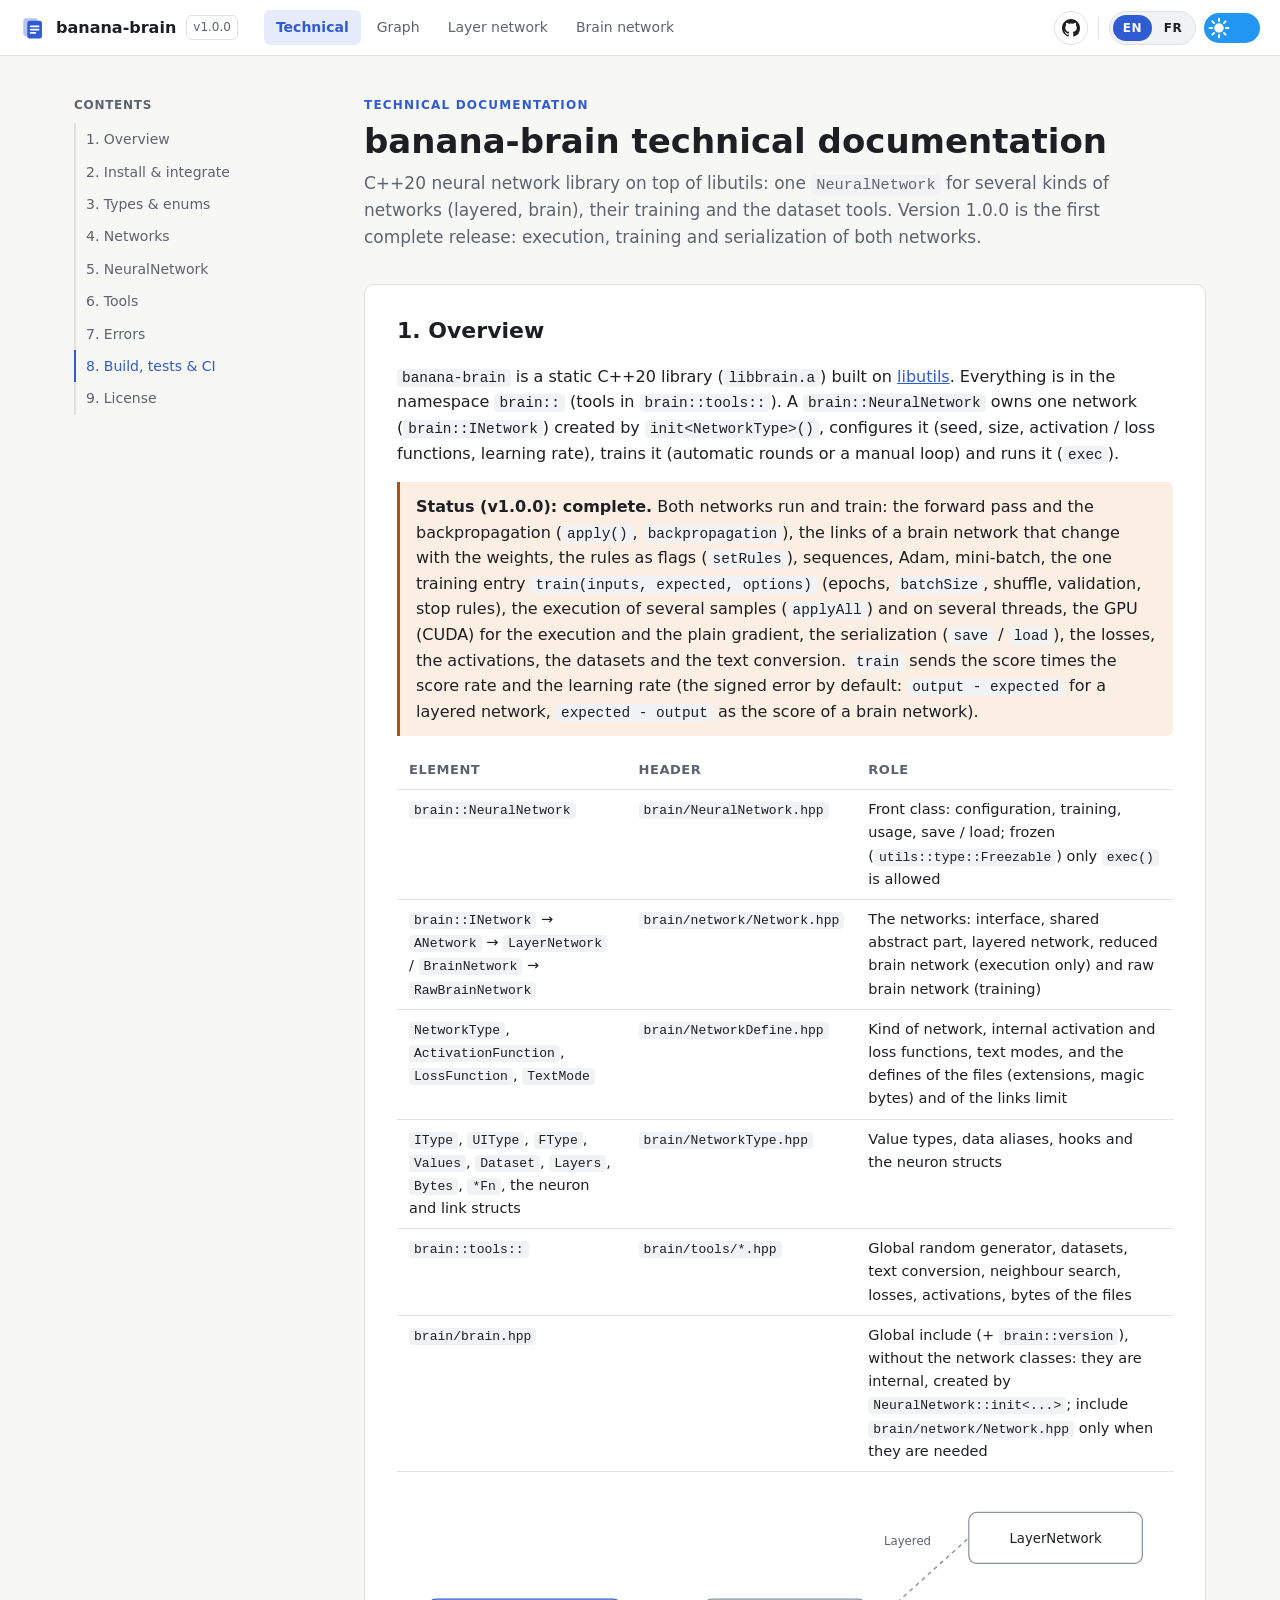
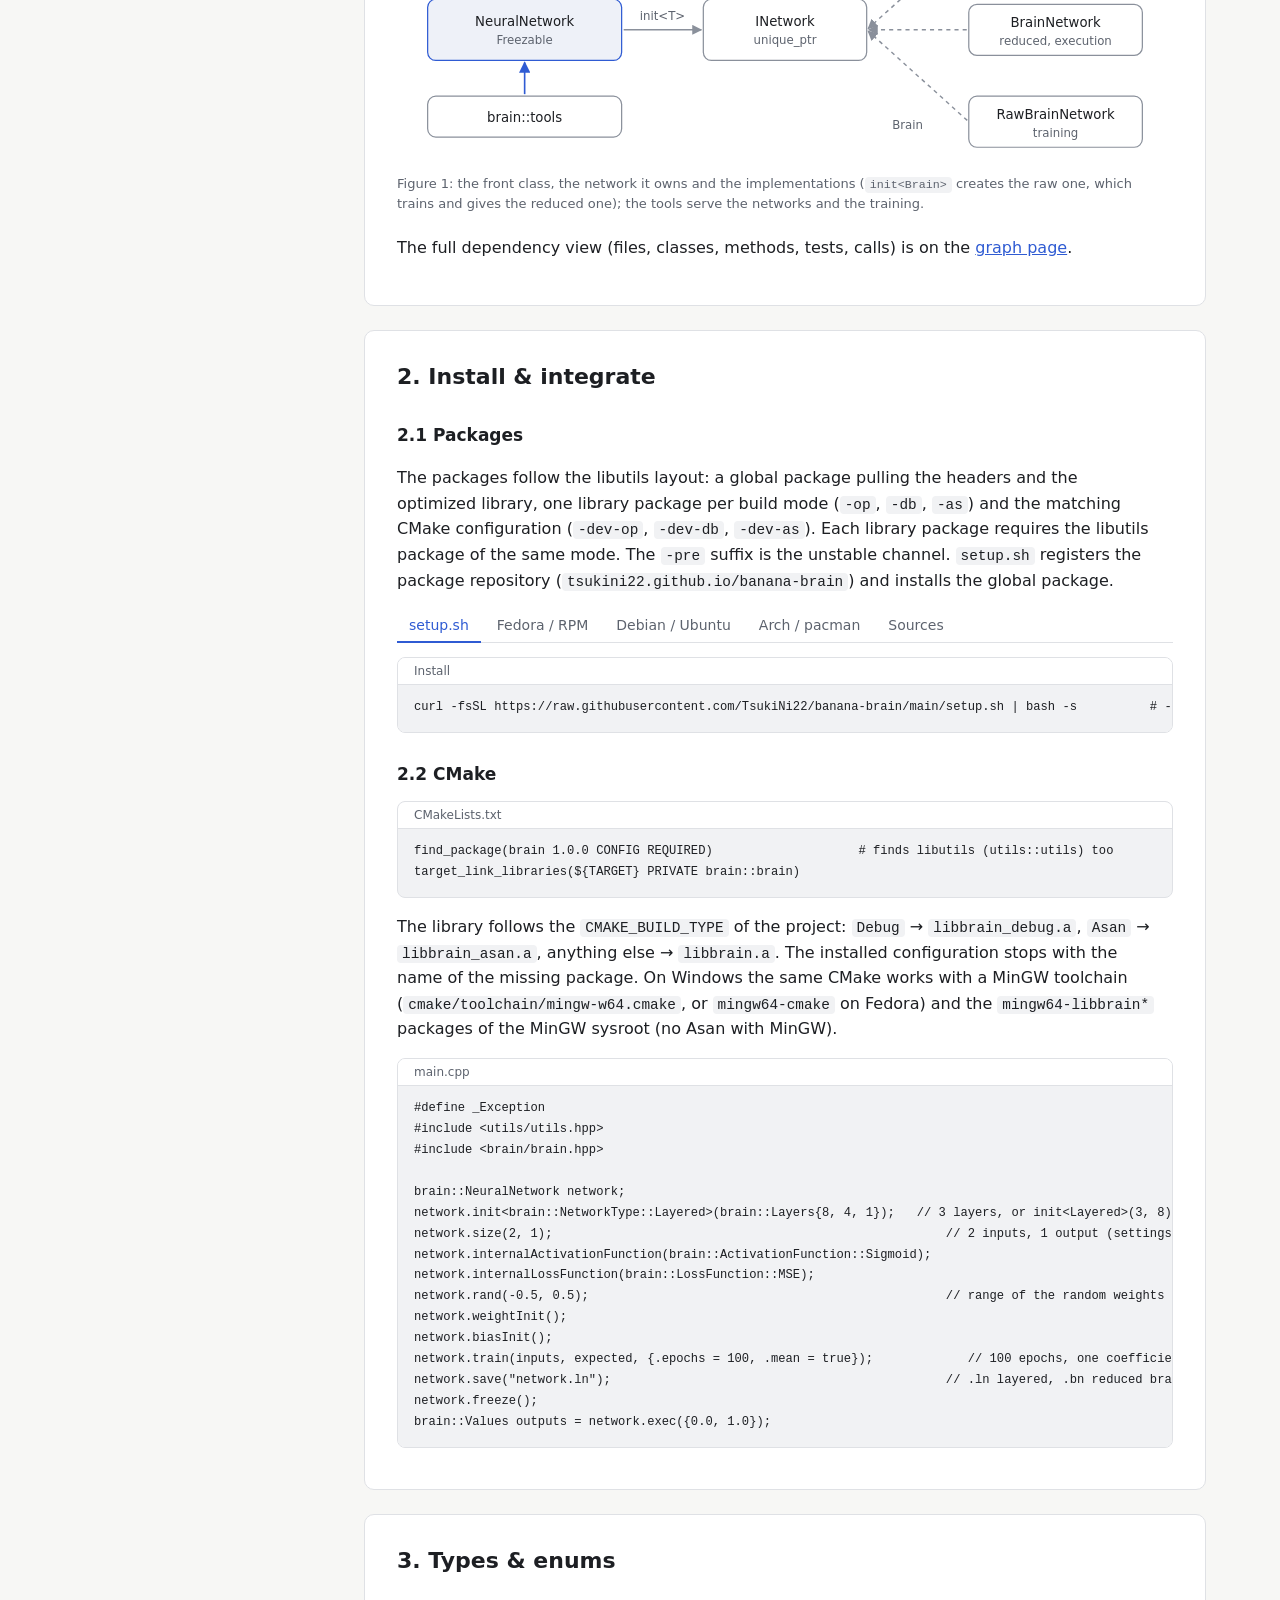
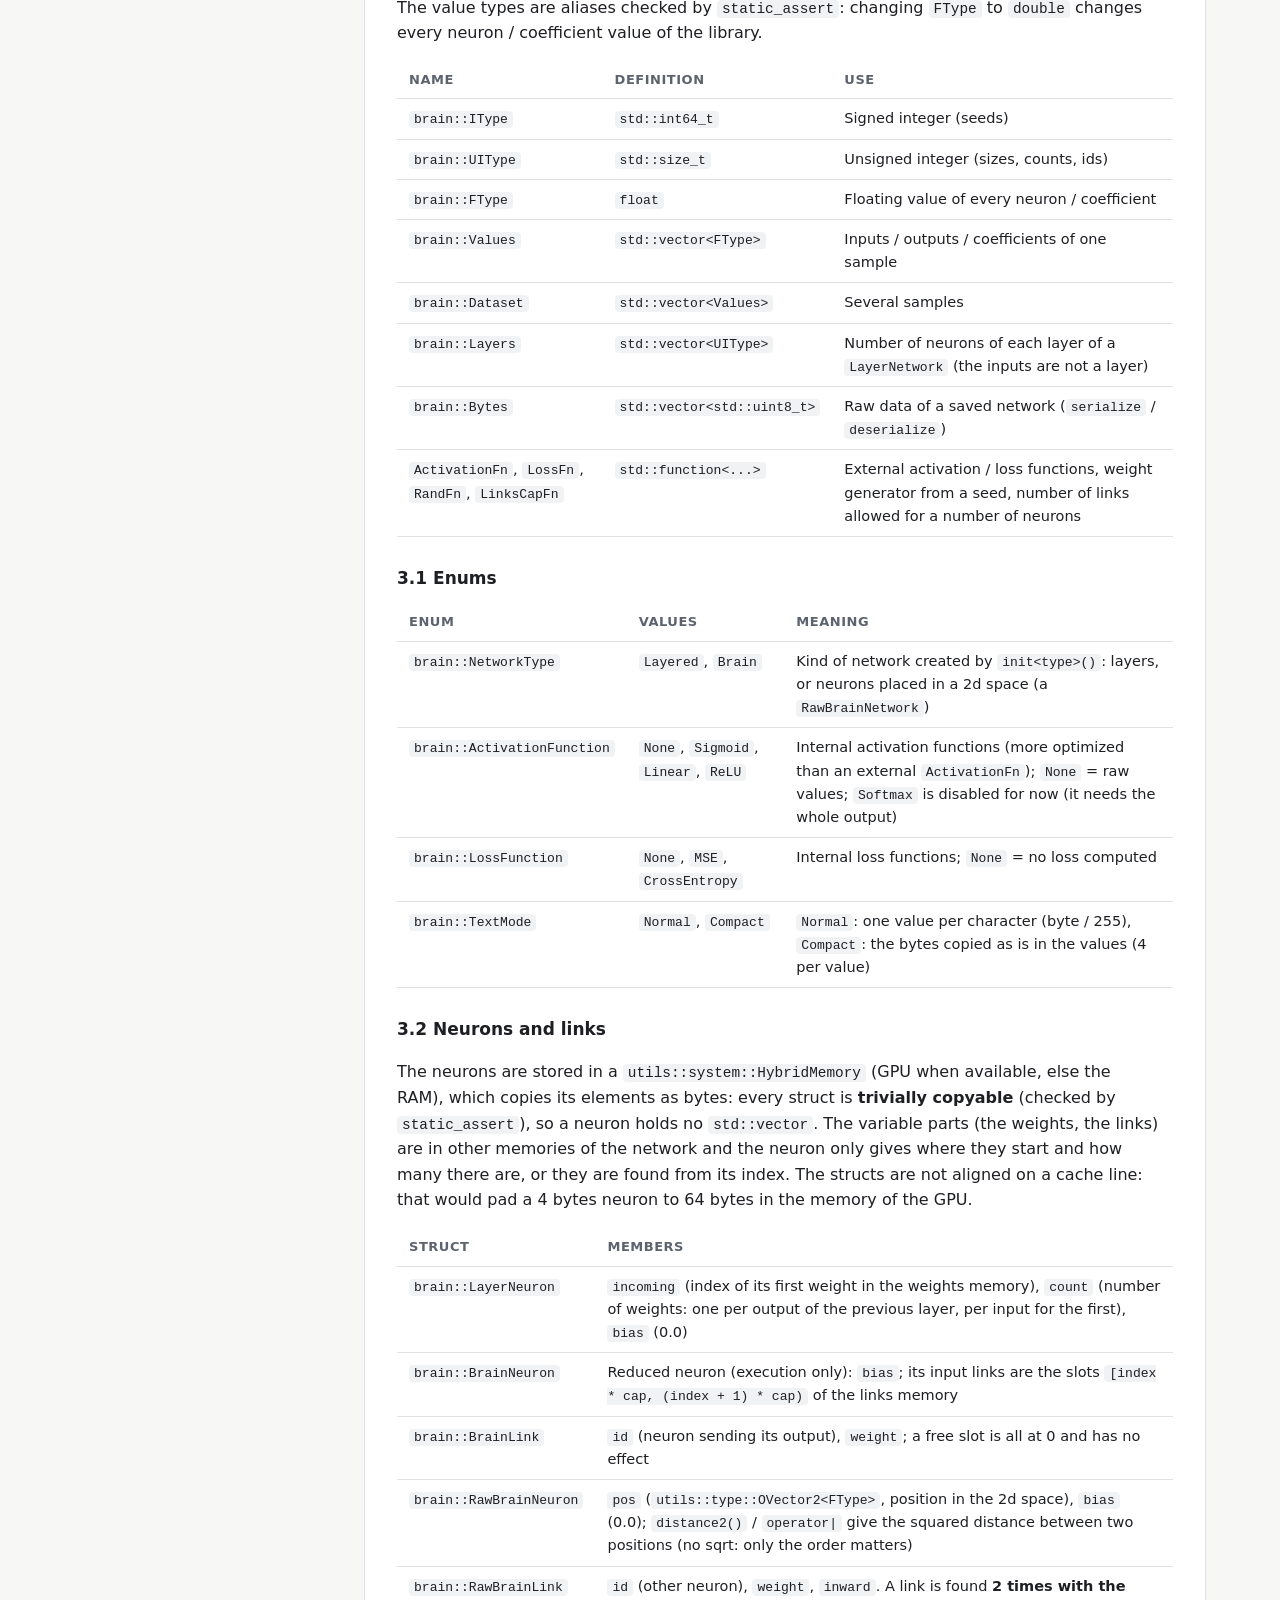
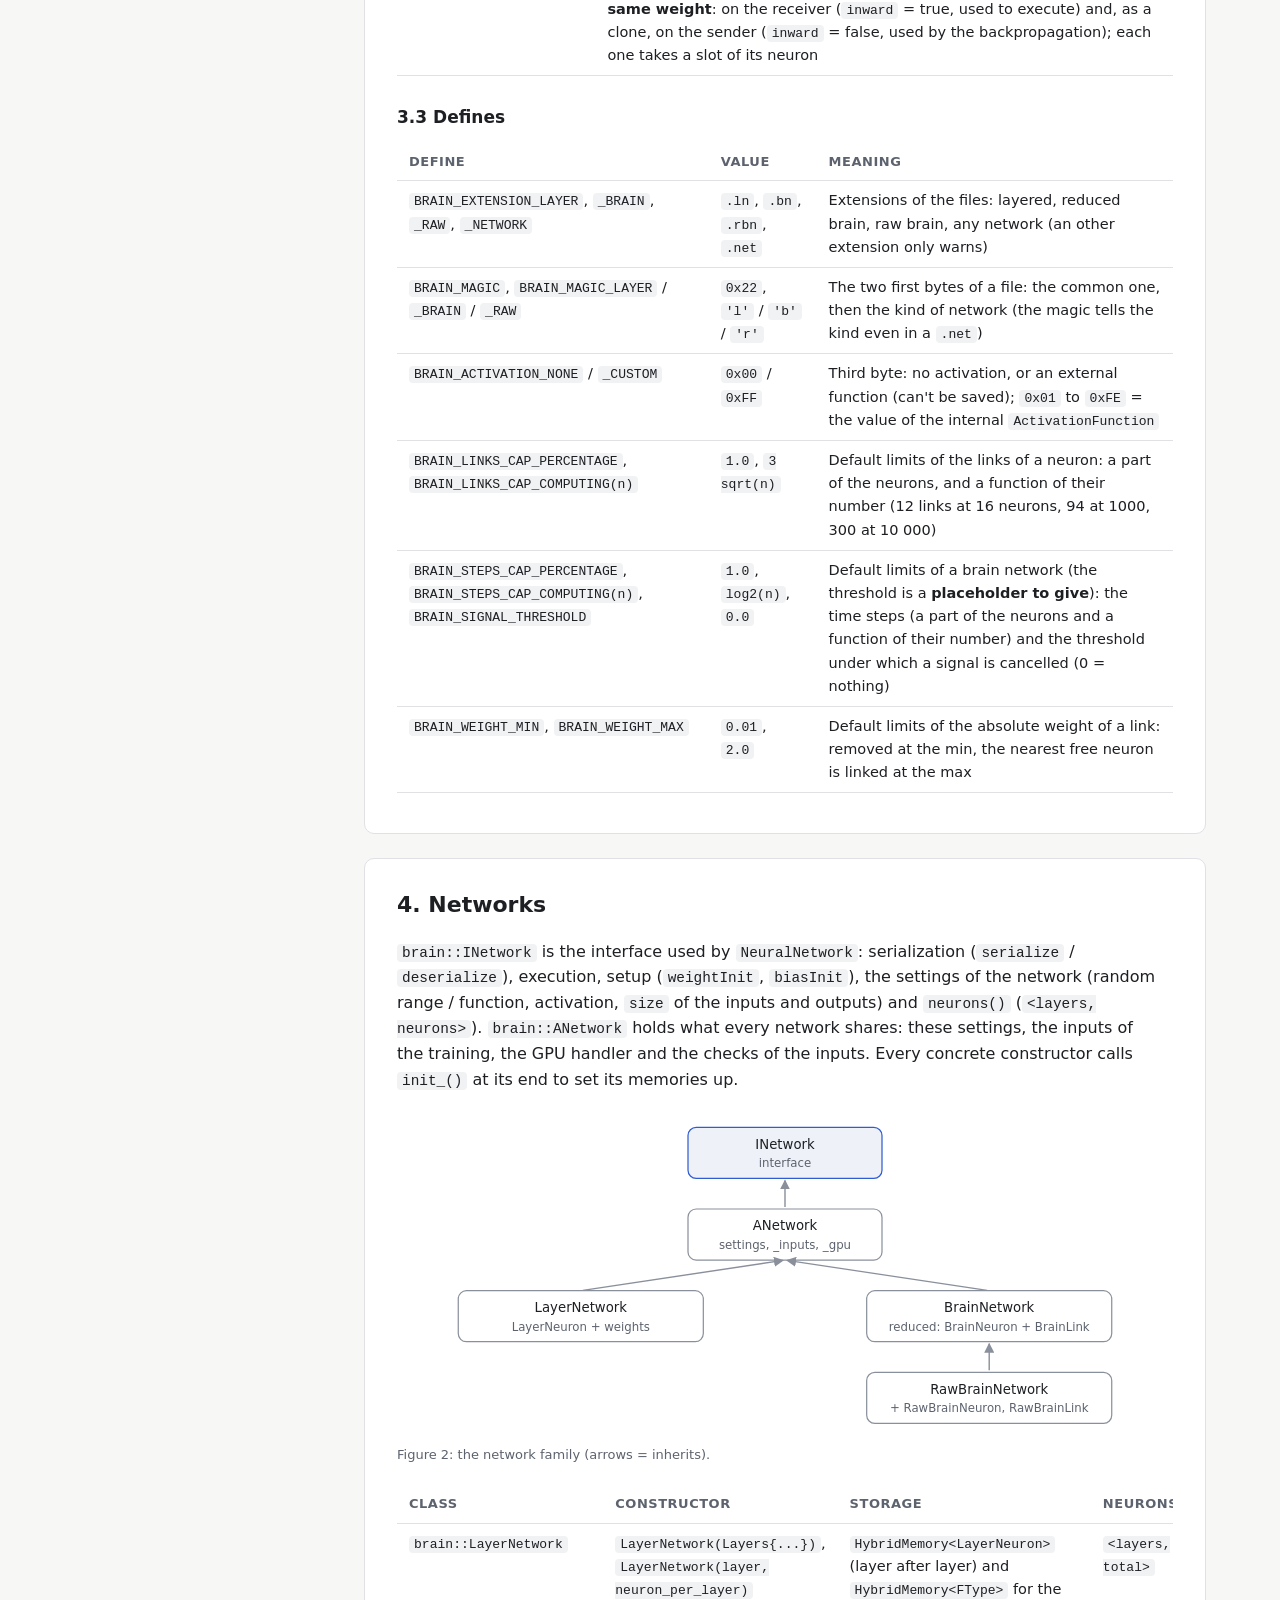
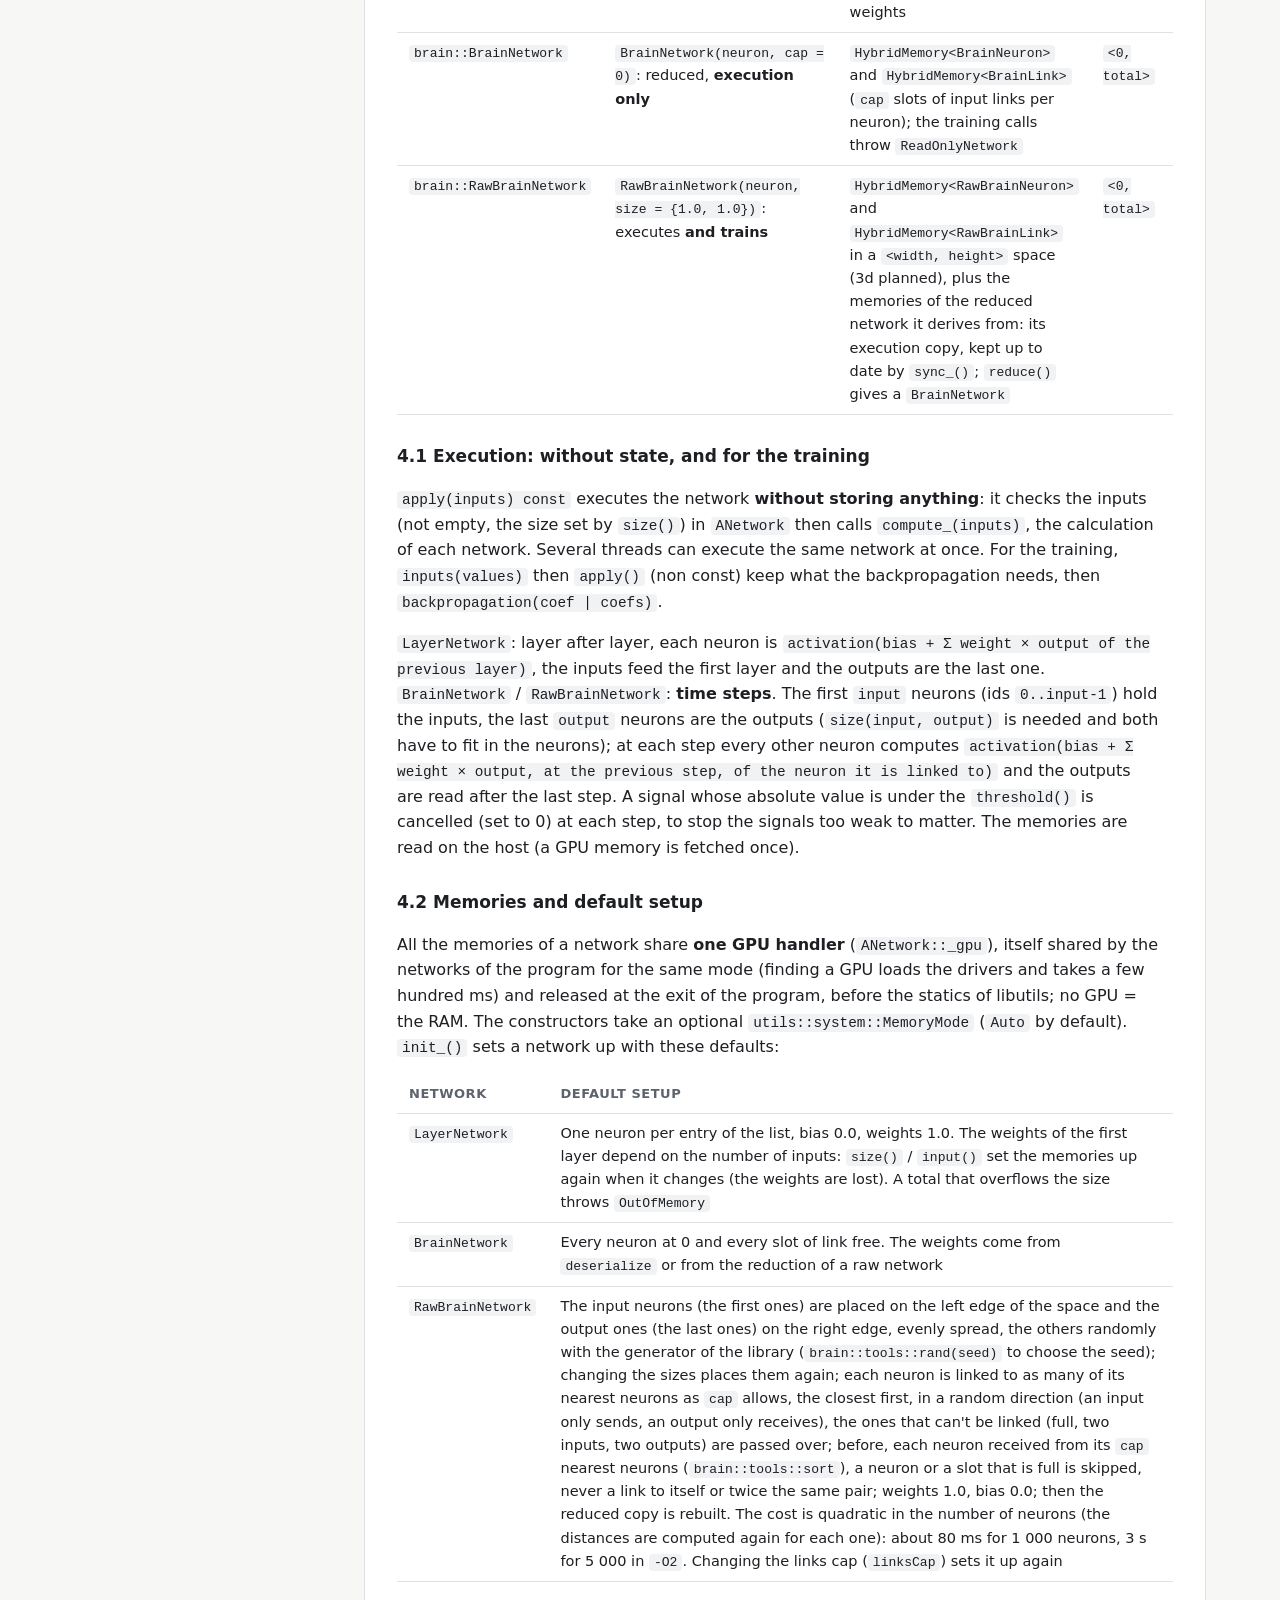
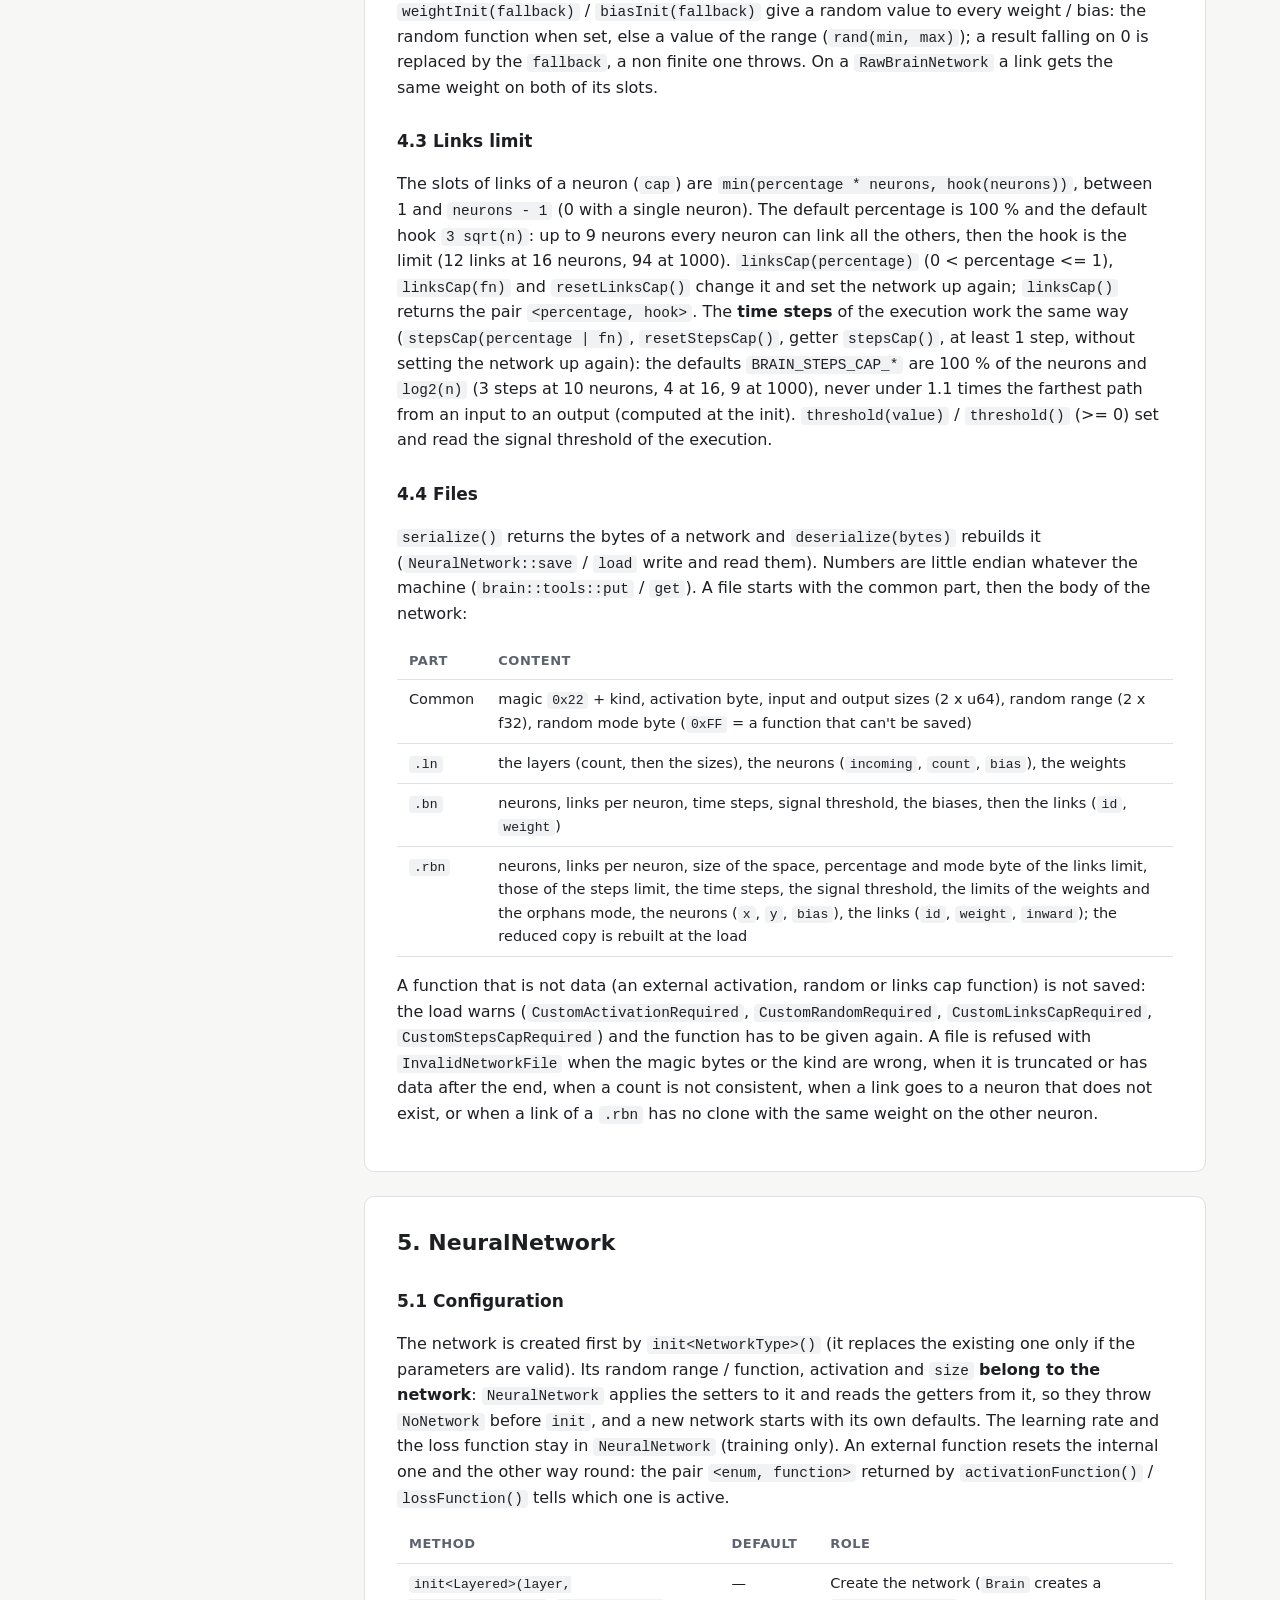
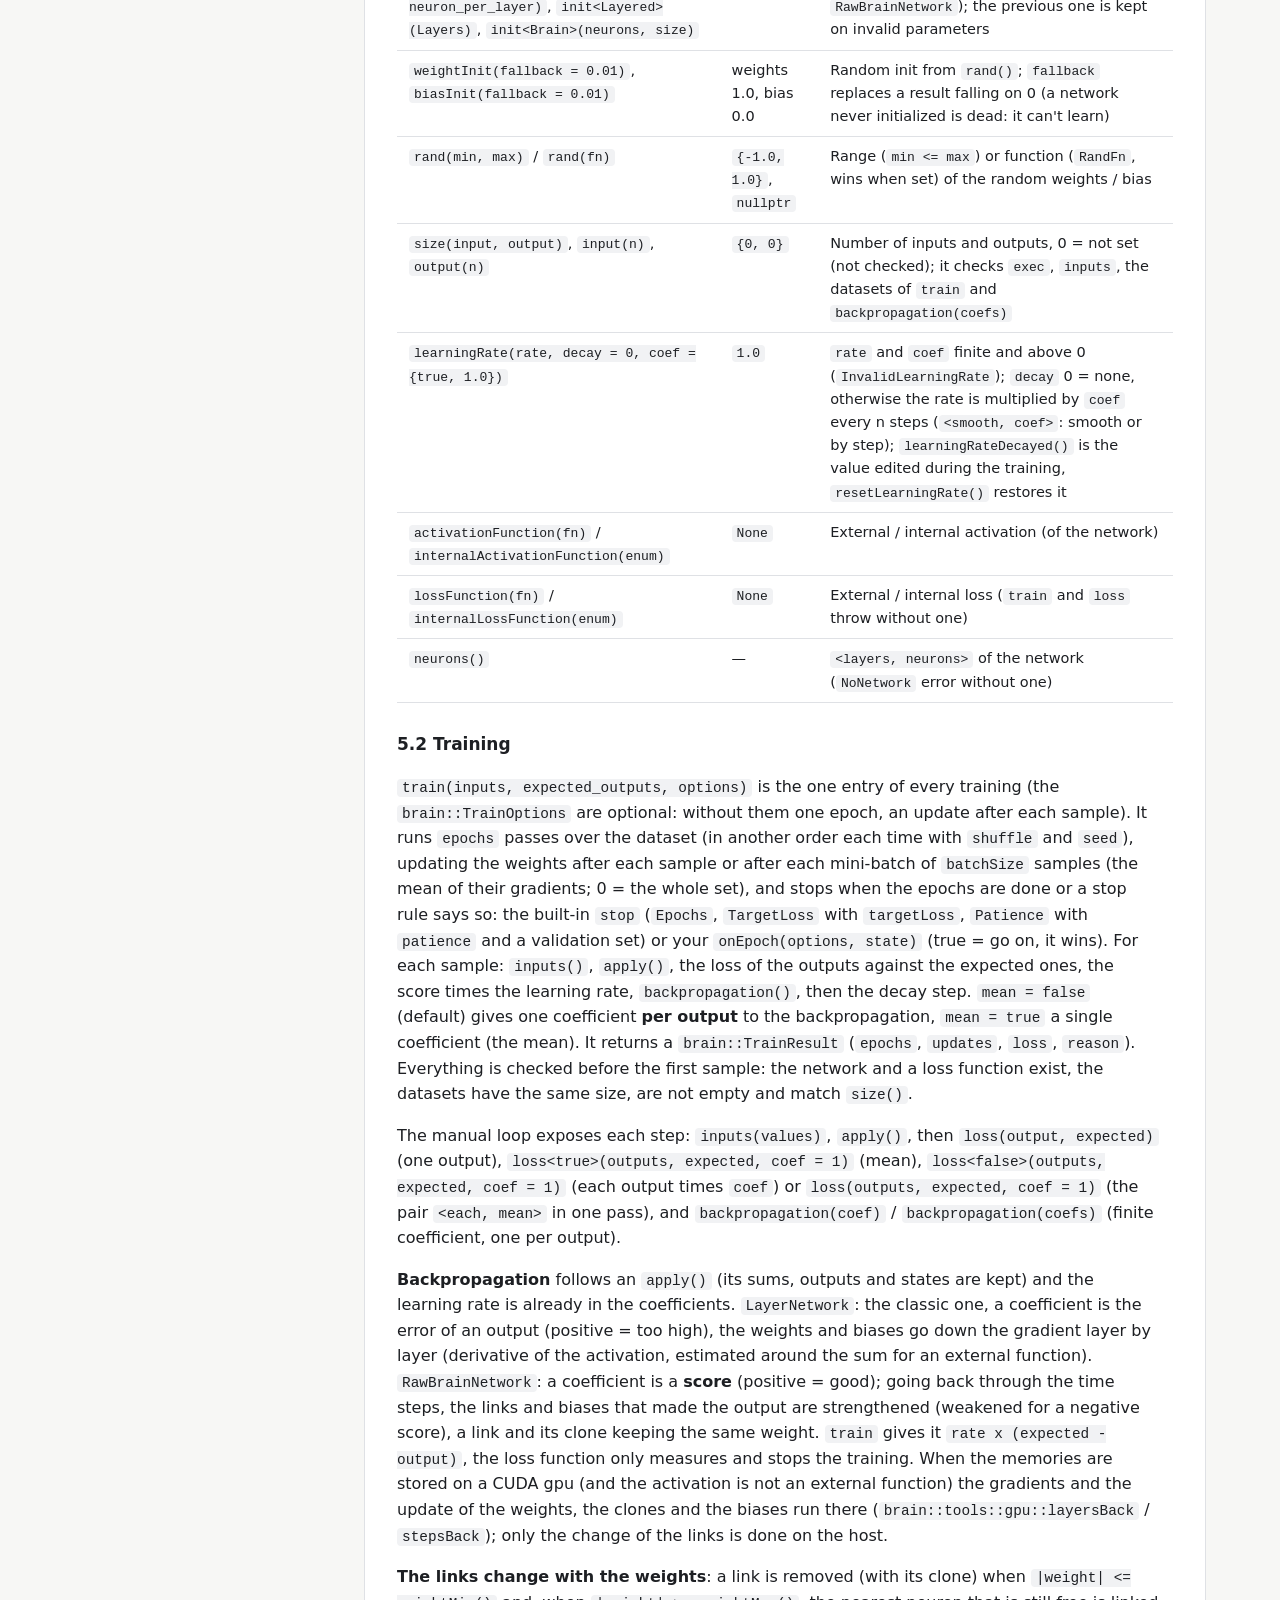
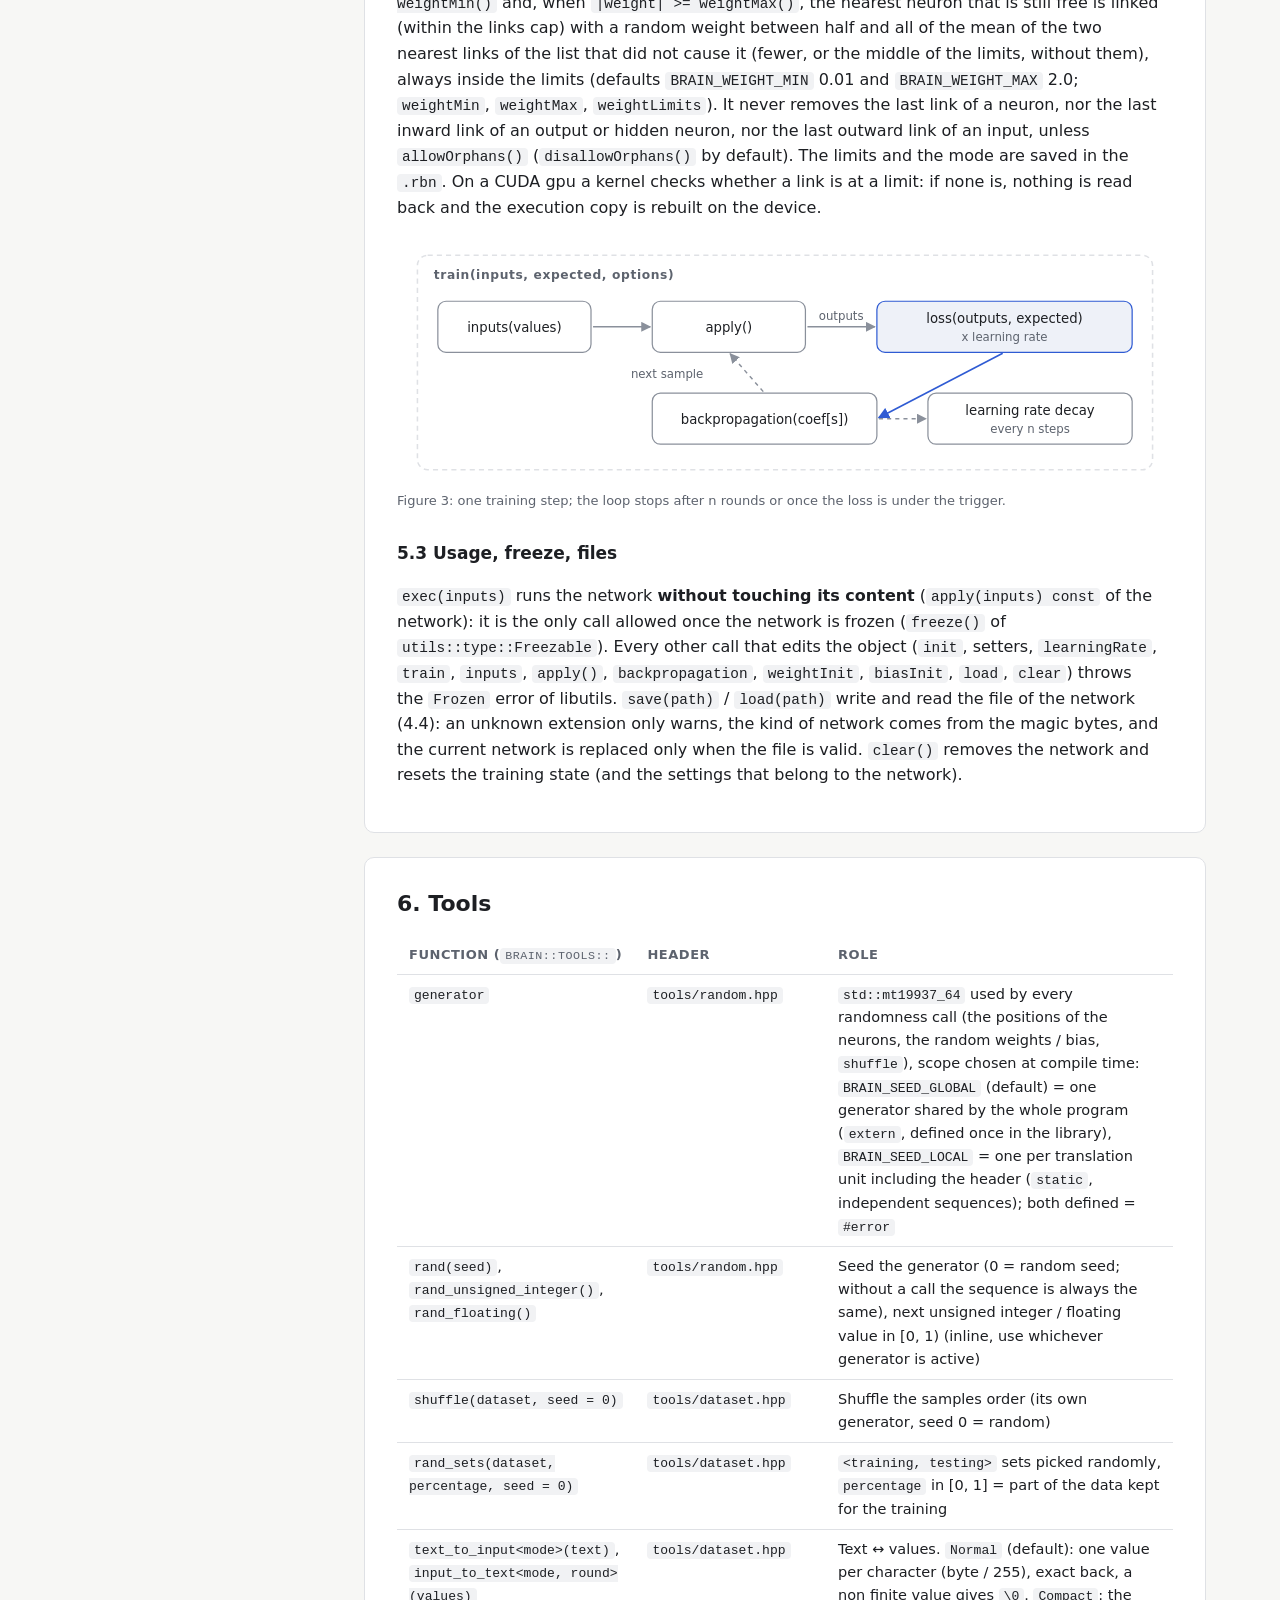
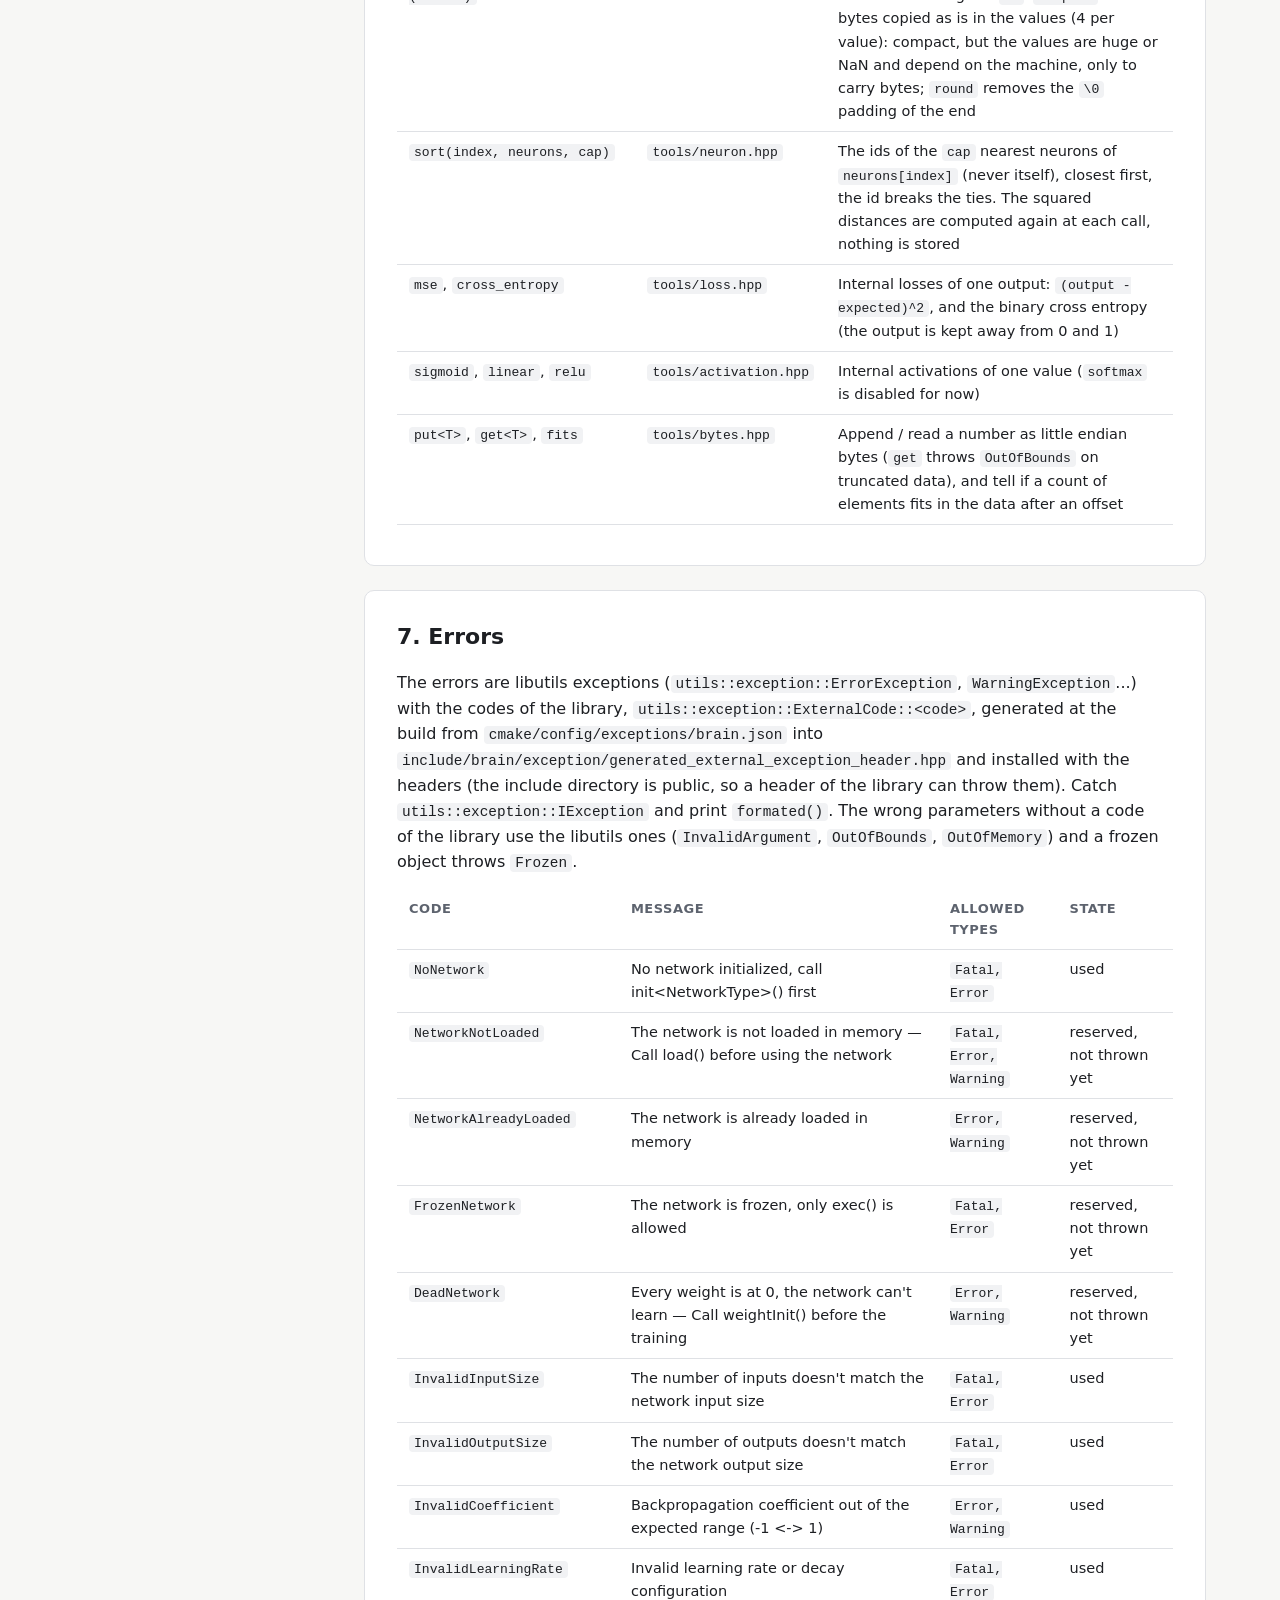
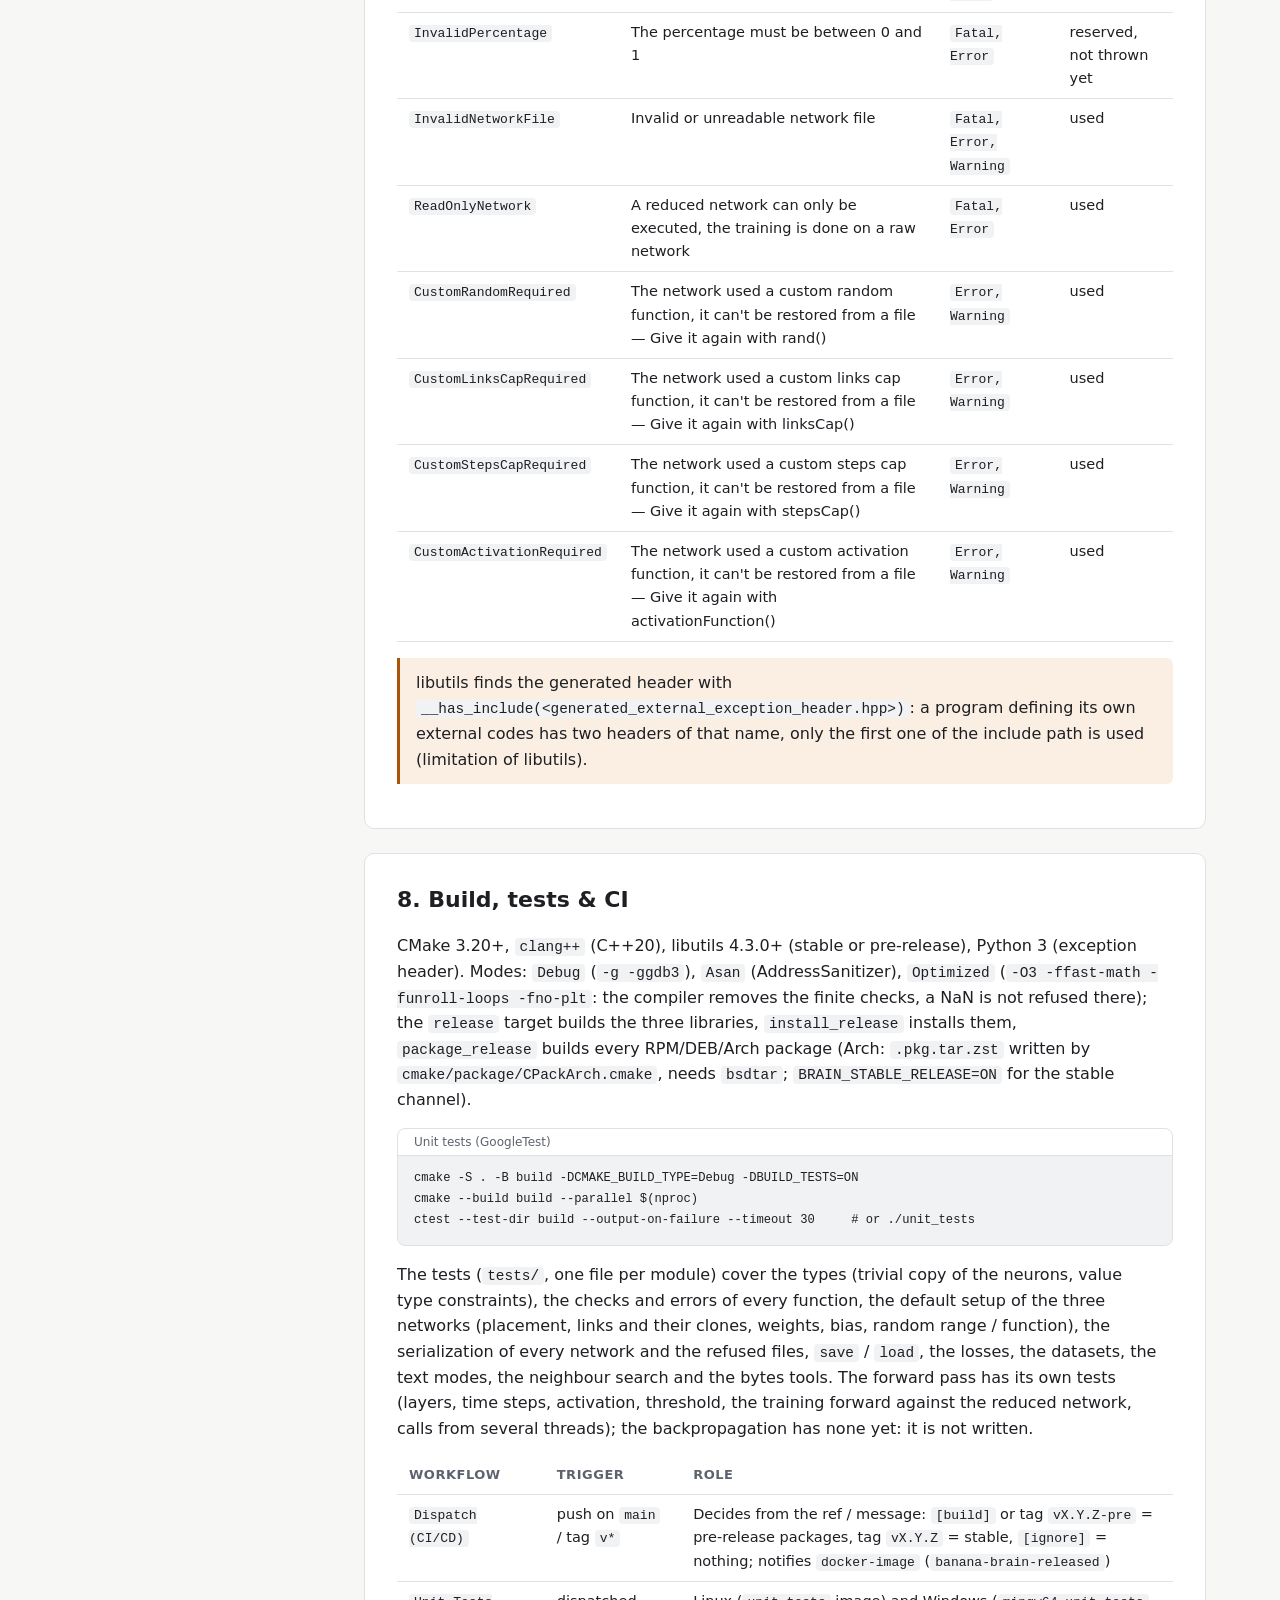
==== commit 3f6aa6e4: "docs(pages): update the documentation (4b059c02f4d2f5b5dde1f64c0fe48cfe4864d296)" ====
--- a/docs/index.html
+++ b/docs/index.html
@@ -696,7 +696,7 @@
 <!-- 8 -->
 <section id="build">
   <h2><span data-lang="en">8. Build, tests & CI</span><span data-lang="fr">8. Build, tests & CI</span></h2>
-  <p><span data-lang="en">CMake 3.20+, <code>clang++</code> (C++20), libutils 4.1.0+, Python 3 (exception header). Modes: <code>Debug</code> (<code>-g -ggdb3</code>), <code>Asan</code> (AddressSanitizer), <code>Optimized</code> (<code>-O3 -ffast-math -funroll-loops -fno-plt</code>: the compiler removes the finite checks, a NaN is not refused there); the <code>release</code> target builds the three libraries, <code>install_release</code> installs them, <code>package_release</code> builds every RPM/DEB/Arch package (Arch: <code>.pkg.tar.zst</code> written by <code>cmake/package/CPackArch.cmake</code>, needs <code>bsdtar</code>; <code>BRAIN_STABLE_RELEASE=ON</code> for the stable channel).</span><span data-lang="fr">CMake 3.20+, <code>clang++</code> (C++20), libutils 4.1.0+, Python 3 (en-tête d'exceptions). Modes : <code>Debug</code> (<code>-g -ggdb3</code>), <code>Asan</code> (AddressSanitizer), <code>Optimized</code> (<code>-O3 -ffast-math -funroll-loops -fno-plt</code> : le compilateur retire les vérifications de valeurs finies, un NaN n'y est pas refusé) ; la cible <code>release</code> construit les trois bibliothèques, <code>install_release</code> les installe, <code>package_release</code> construit tous les paquets RPM/DEB/Arch (Arch : <code>.pkg.tar.zst</code> écrits par <code>cmake/package/CPackArch.cmake</code>, demande <code>bsdtar</code> ; <code>BRAIN_STABLE_RELEASE=ON</code> pour le canal stable).</span></p>
+  <p><span data-lang="en">CMake 3.20+, <code>clang++</code> (C++20), libutils 4.3.0+ (stable or pre-release), Python 3 (exception header). Modes: <code>Debug</code> (<code>-g -ggdb3</code>), <code>Asan</code> (AddressSanitizer), <code>Optimized</code> (<code>-O3 -ffast-math -funroll-loops -fno-plt</code>: the compiler removes the finite checks, a NaN is not refused there); the <code>release</code> target builds the three libraries, <code>install_release</code> installs them, <code>package_release</code> builds every RPM/DEB/Arch package (Arch: <code>.pkg.tar.zst</code> written by <code>cmake/package/CPackArch.cmake</code>, needs <code>bsdtar</code>; <code>BRAIN_STABLE_RELEASE=ON</code> for the stable channel).</span><span data-lang="fr">CMake 3.20+, <code>clang++</code> (C++20), libutils 4.1.0+, Python 3 (en-tête d'exceptions). Modes : <code>Debug</code> (<code>-g -ggdb3</code>), <code>Asan</code> (AddressSanitizer), <code>Optimized</code> (<code>-O3 -ffast-math -funroll-loops -fno-plt</code> : le compilateur retire les vérifications de valeurs finies, un NaN n'y est pas refusé) ; la cible <code>release</code> construit les trois bibliothèques, <code>install_release</code> les installe, <code>package_release</code> construit tous les paquets RPM/DEB/Arch (Arch : <code>.pkg.tar.zst</code> écrits par <code>cmake/package/CPackArch.cmake</code>, demande <code>bsdtar</code> ; <code>BRAIN_STABLE_RELEASE=ON</code> pour le canal stable).</span></p>
 <pre data-title="Unit tests (GoogleTest)"><code>cmake -S . -B build -DCMAKE_BUILD_TYPE=Debug -DBUILD_TESTS=ON
 cmake --build build --parallel $(nproc)
 ctest --test-dir build --output-on-failure --timeout 30     # or ./unit_tests</code></pre>
@@ -711,7 +711,6 @@
       <tr><td><code>Release - GitHub (CD)</code></td><td><span data-lang="en">tag <code>vX.Y.Z</code> / <code>vX.Y.Z-pre</code></span><span data-lang="fr">tag <code>vX.Y.Z</code> / <code>vX.Y.Z-pre</code></span></td><td><span data-lang="en">GitHub release of the tag, notes = its section of the <code>CHANGELOG.md</code>, once the packages are published</span><span data-lang="fr">Release GitHub du tag, notes = sa section du <code>CHANGELOG.md</code>, une fois les paquets publiés</span></td></tr>
       <tr><td><code>Docs - Pages (CD)</code></td><td><span data-lang="en">push changing <code>docs/</code></span><span data-lang="fr">push modifiant <code>docs/</code></span></td><td><span data-lang="en">Copies <code>docs/</code> on the <code>gh-pages</code> branch</span><span data-lang="fr">Copie <code>docs/</code> sur la branche <code>gh-pages</code></span></td></tr>
       <tr><td><code>Style - xstyle (CI)</code></td><td><span data-lang="en">push / pull request</span><span data-lang="fr">push / pull request</span></td><td><span data-lang="en">Coding style check, fails on a major issue</span><span data-lang="fr">Vérification du style, échoue sur un problème majeur</span></td></tr>
-      <tr><td><code>Merge - libutils (CD)</code></td><td><span data-lang="en">manual</span><span data-lang="fr">manuel</span></td><td><span data-lang="en">Reserved for the future automatic merge into libutils, does nothing yet</span><span data-lang="fr">Réservé au futur merge automatique dans libutils, ne fait rien pour l'instant</span></td></tr>
     </tbody>
   </table></div>
 </section>
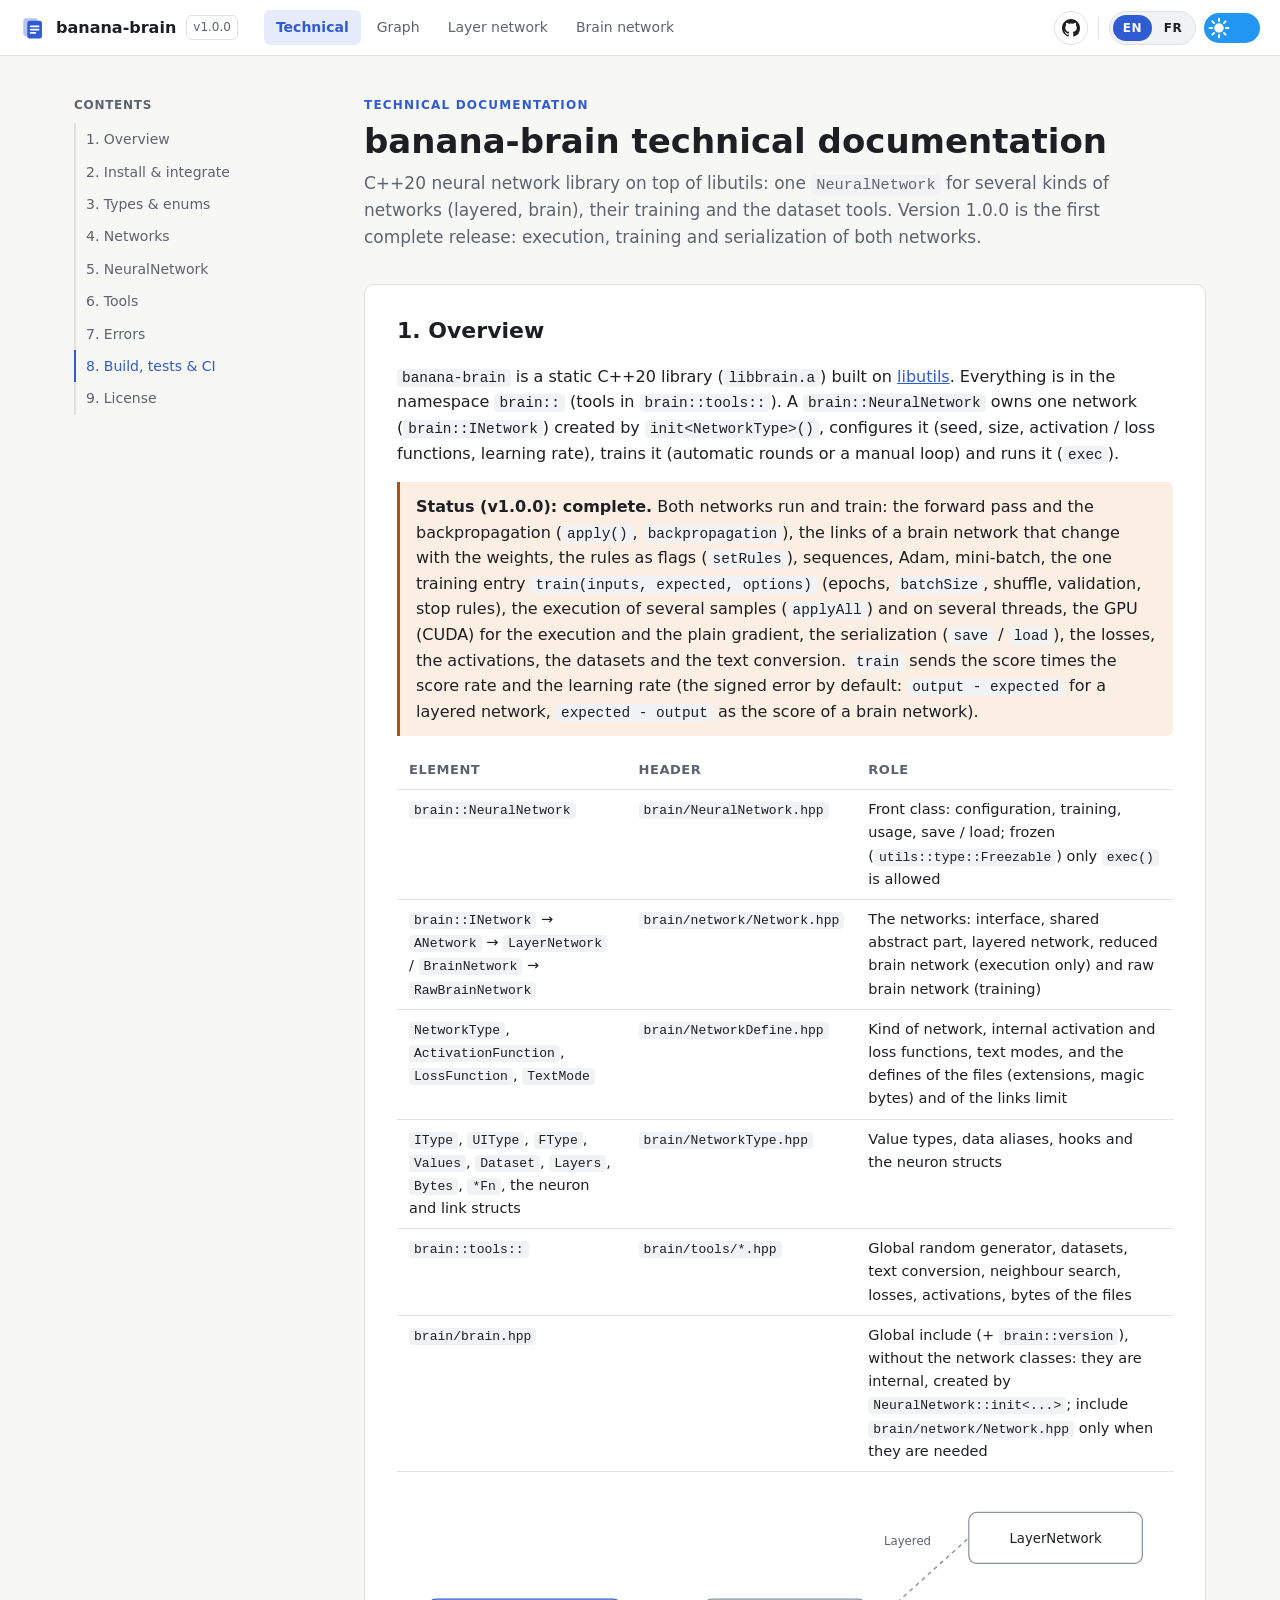
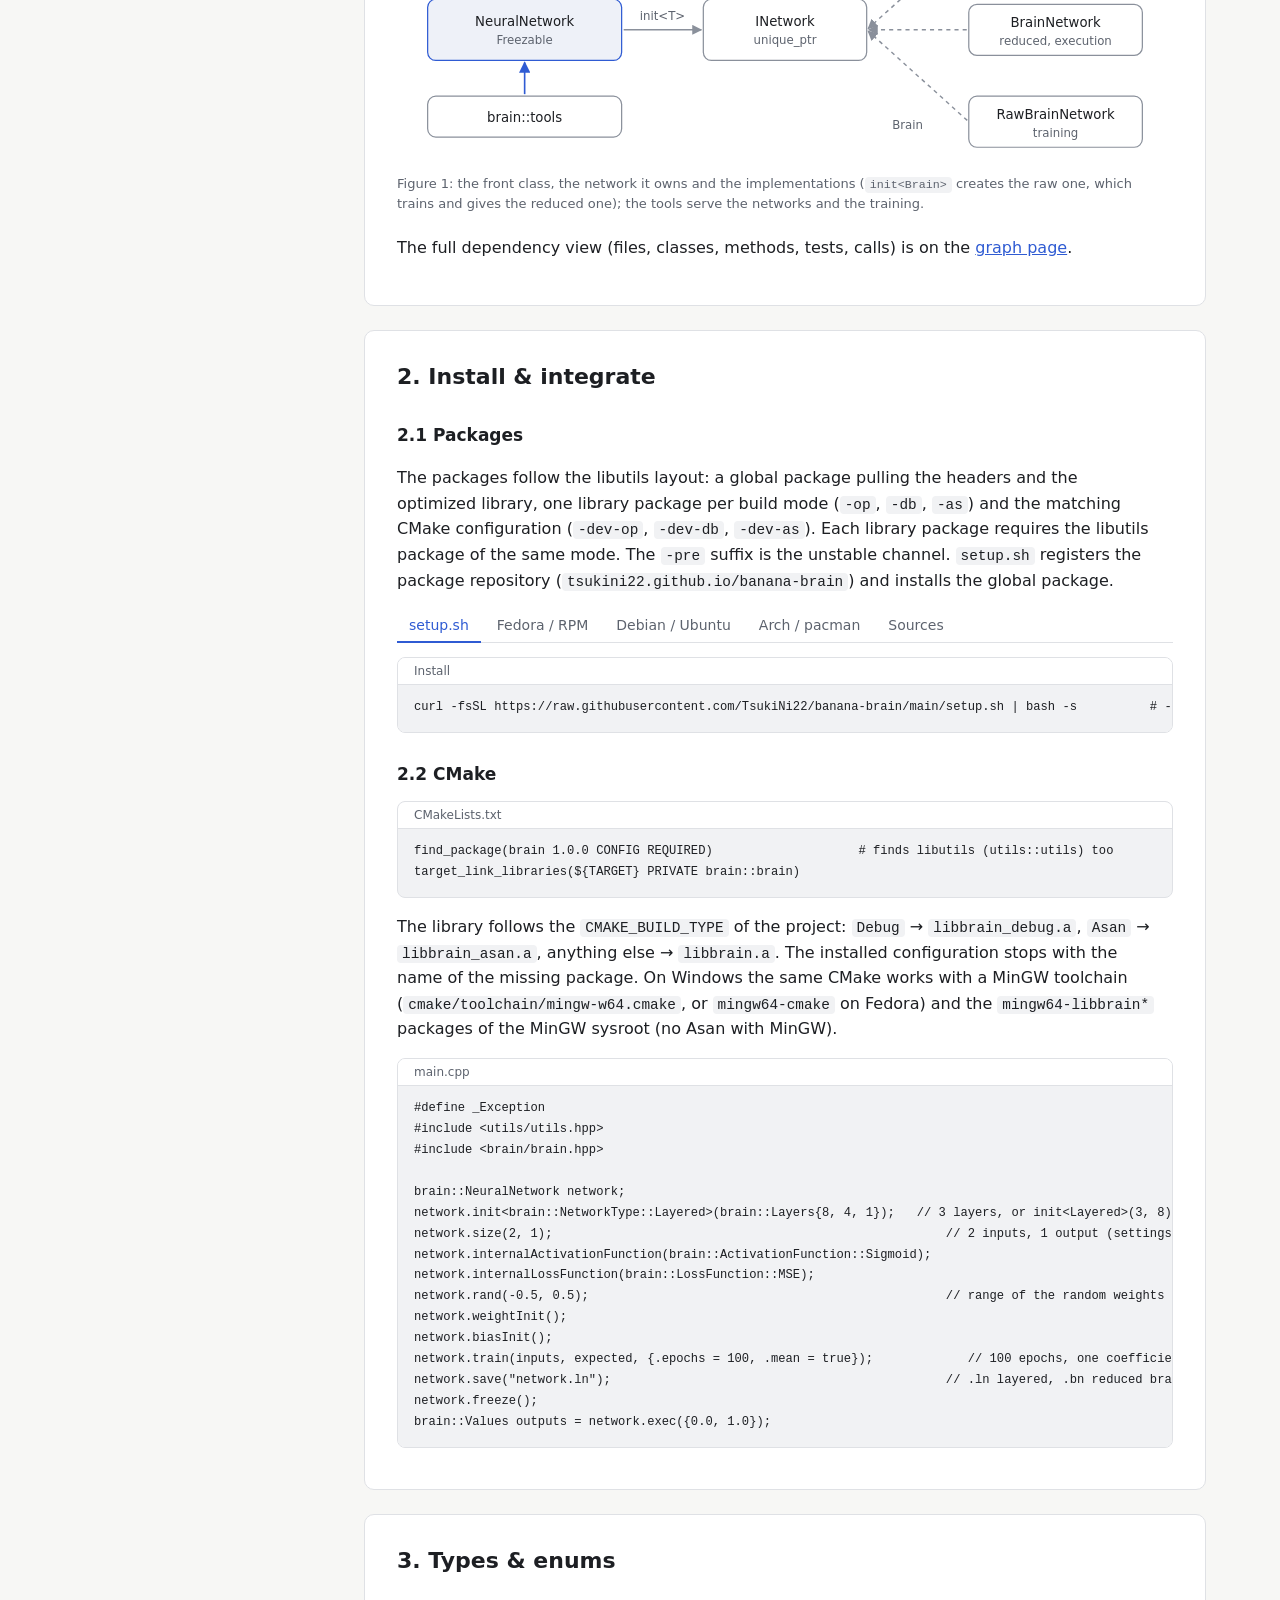
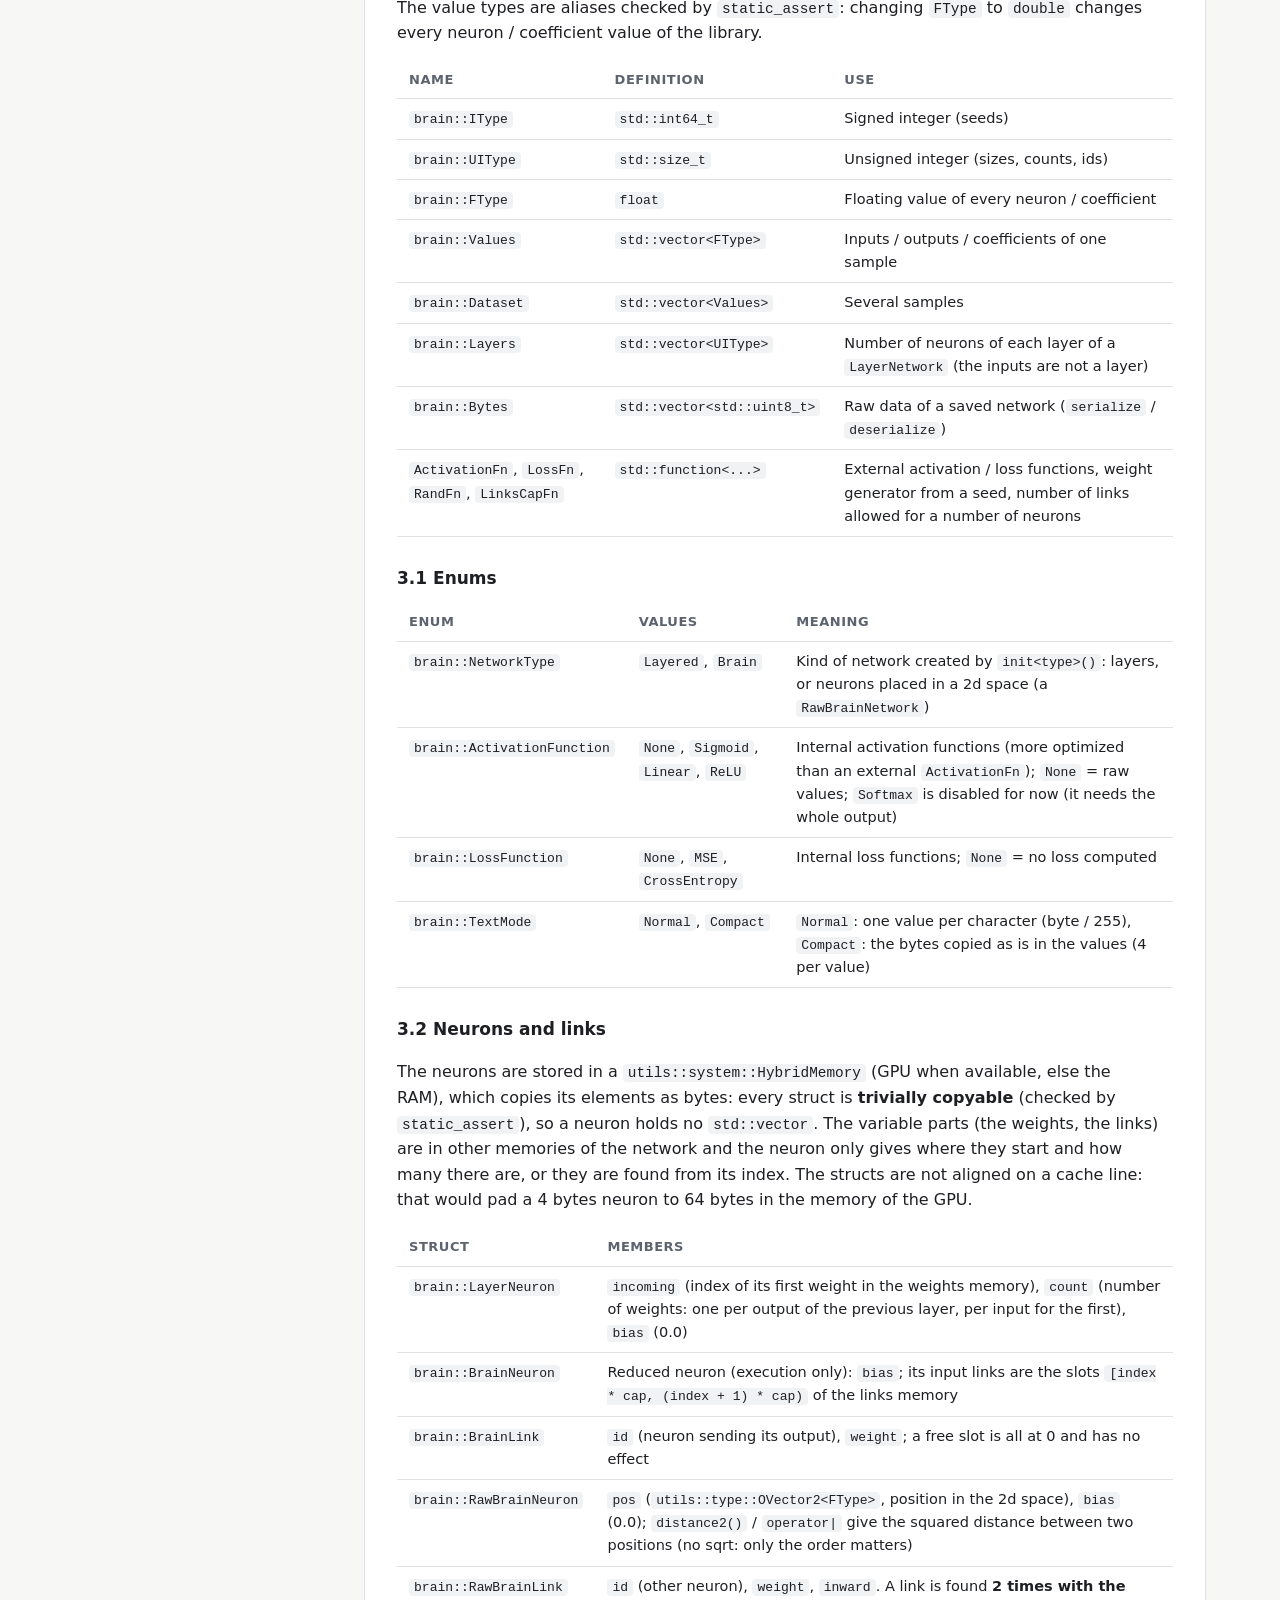
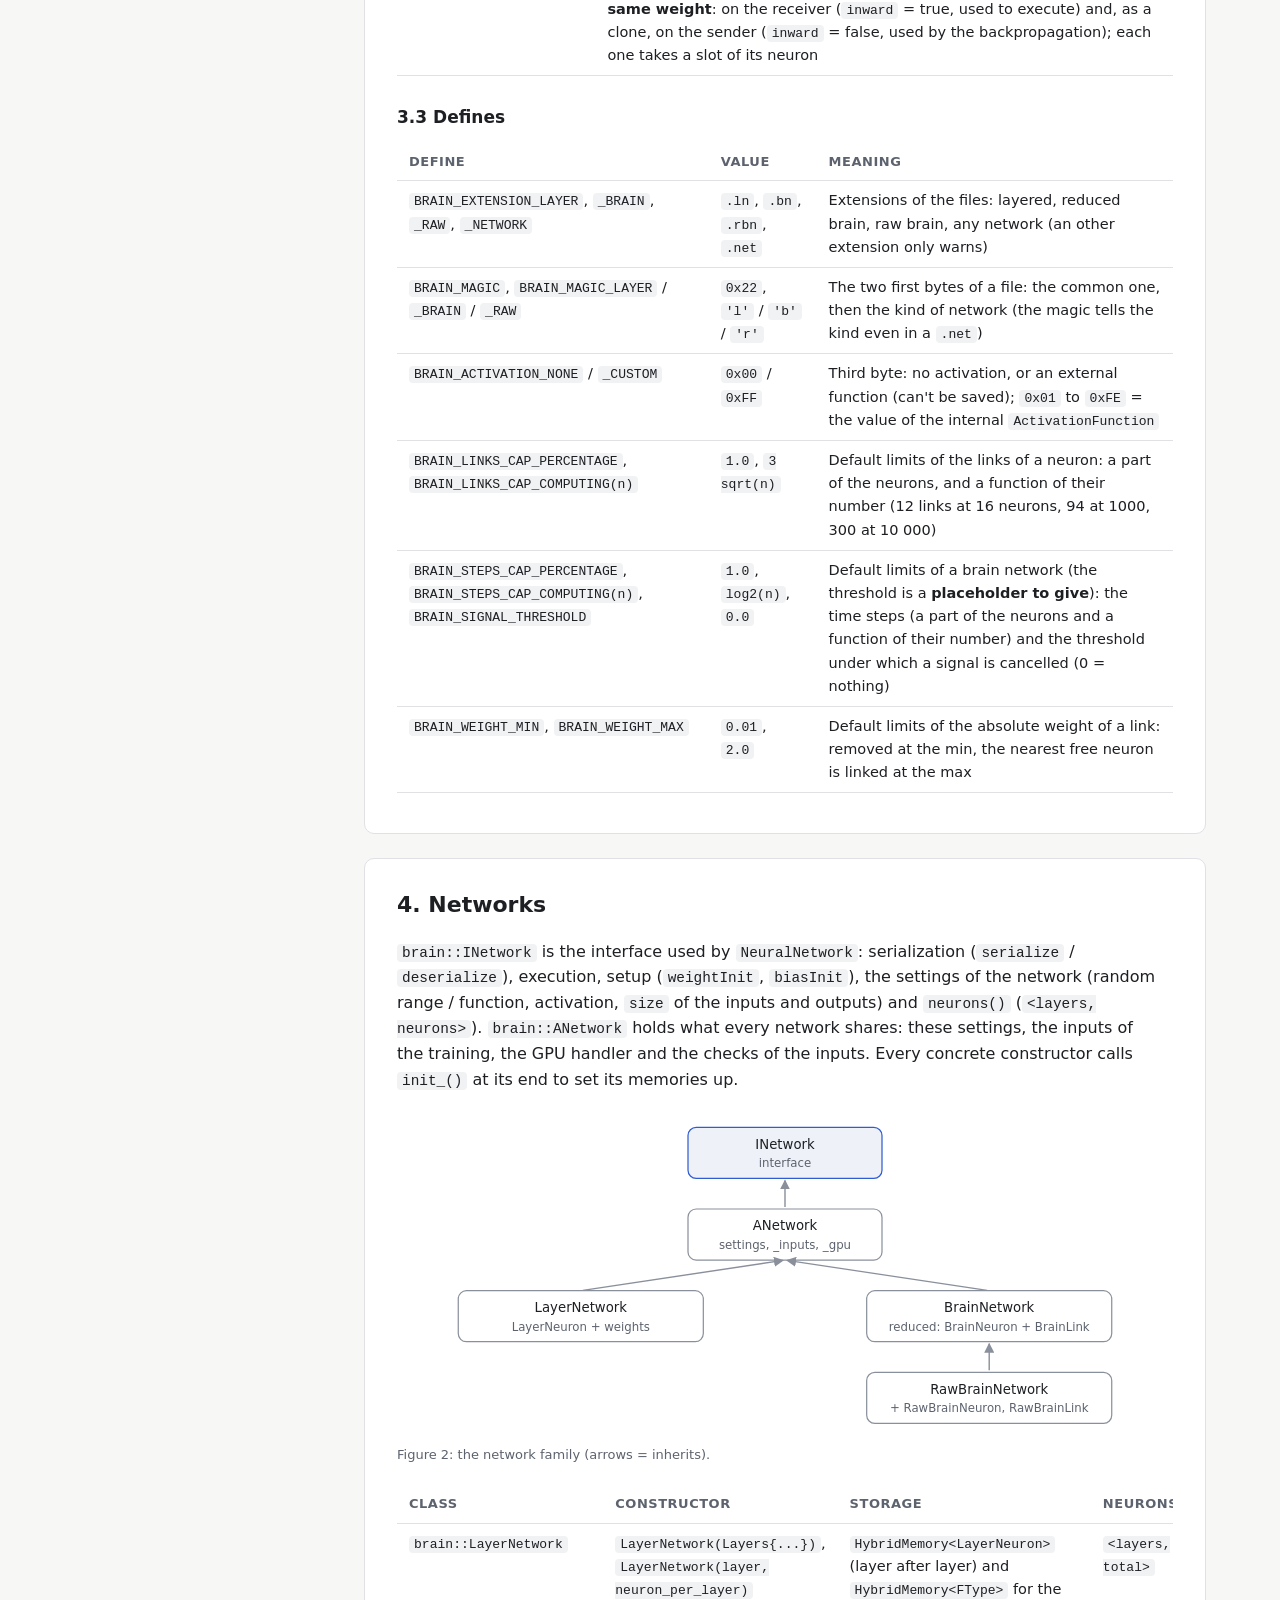
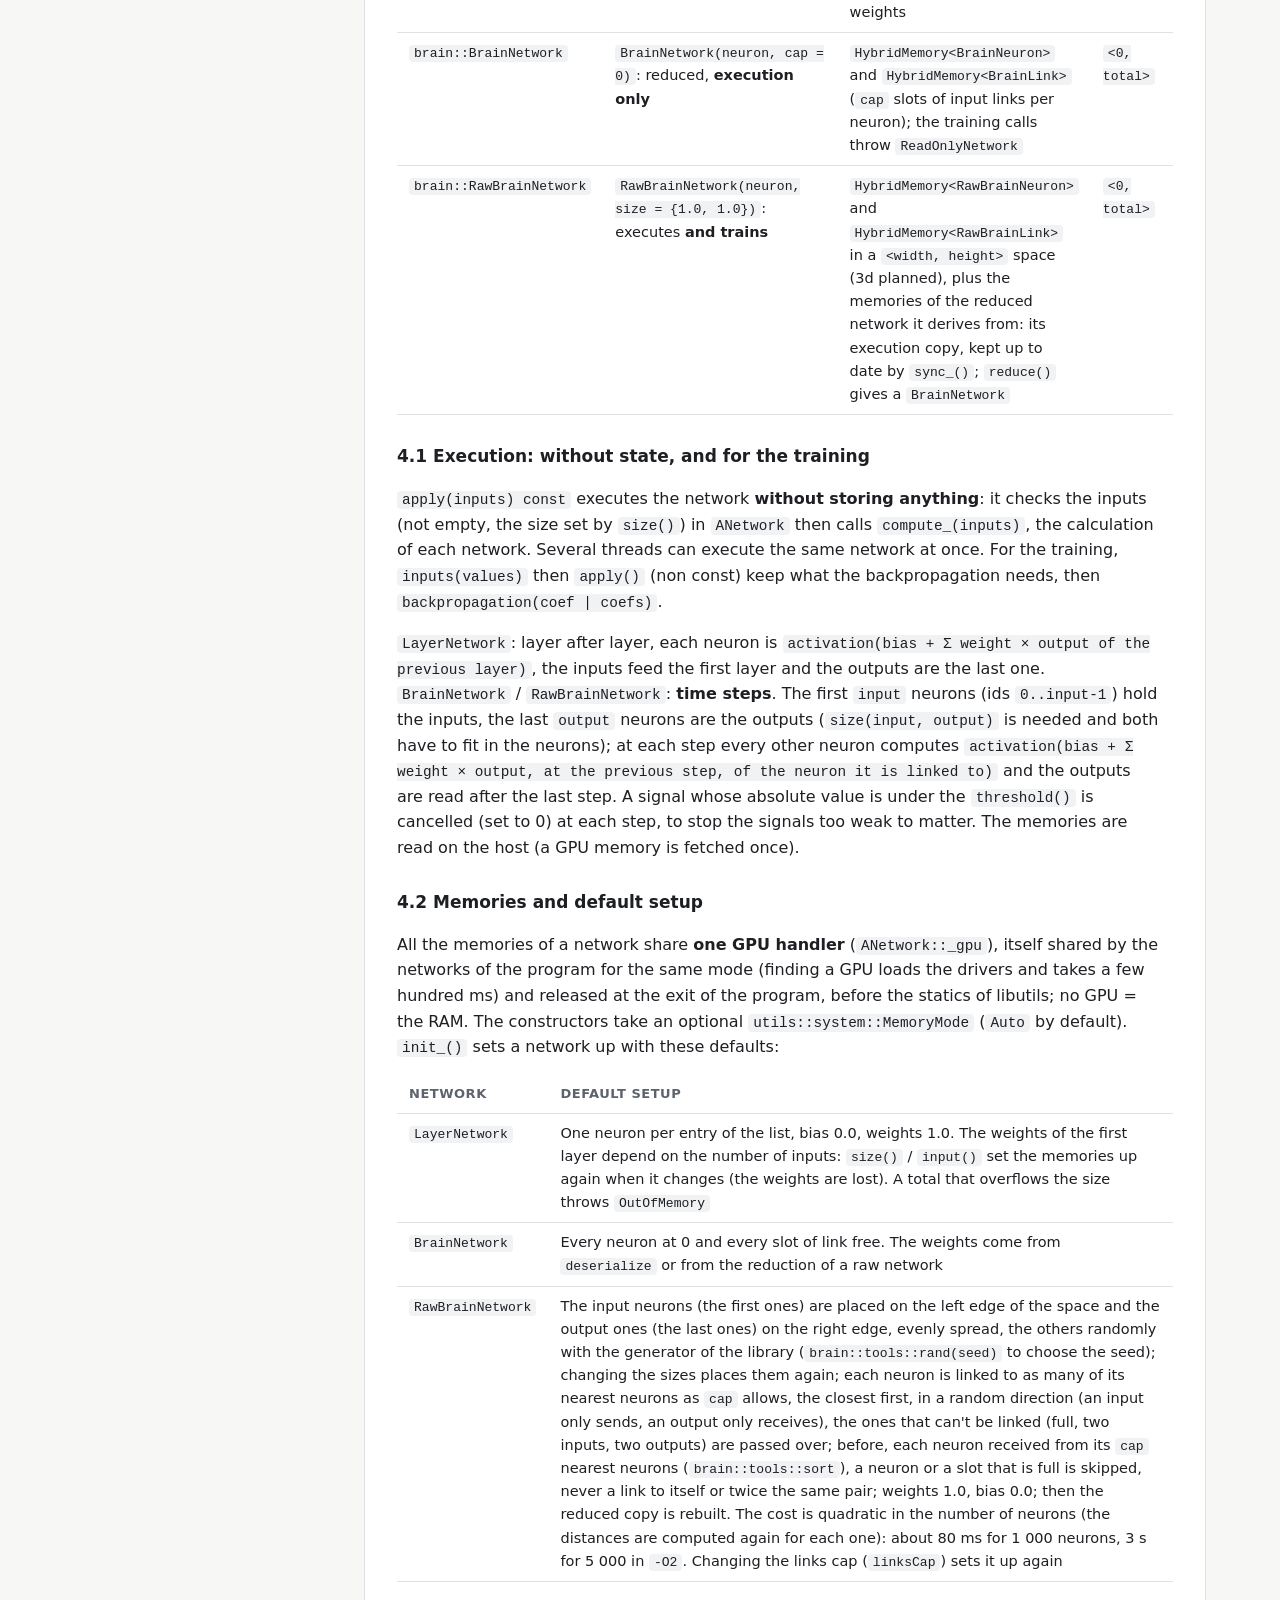
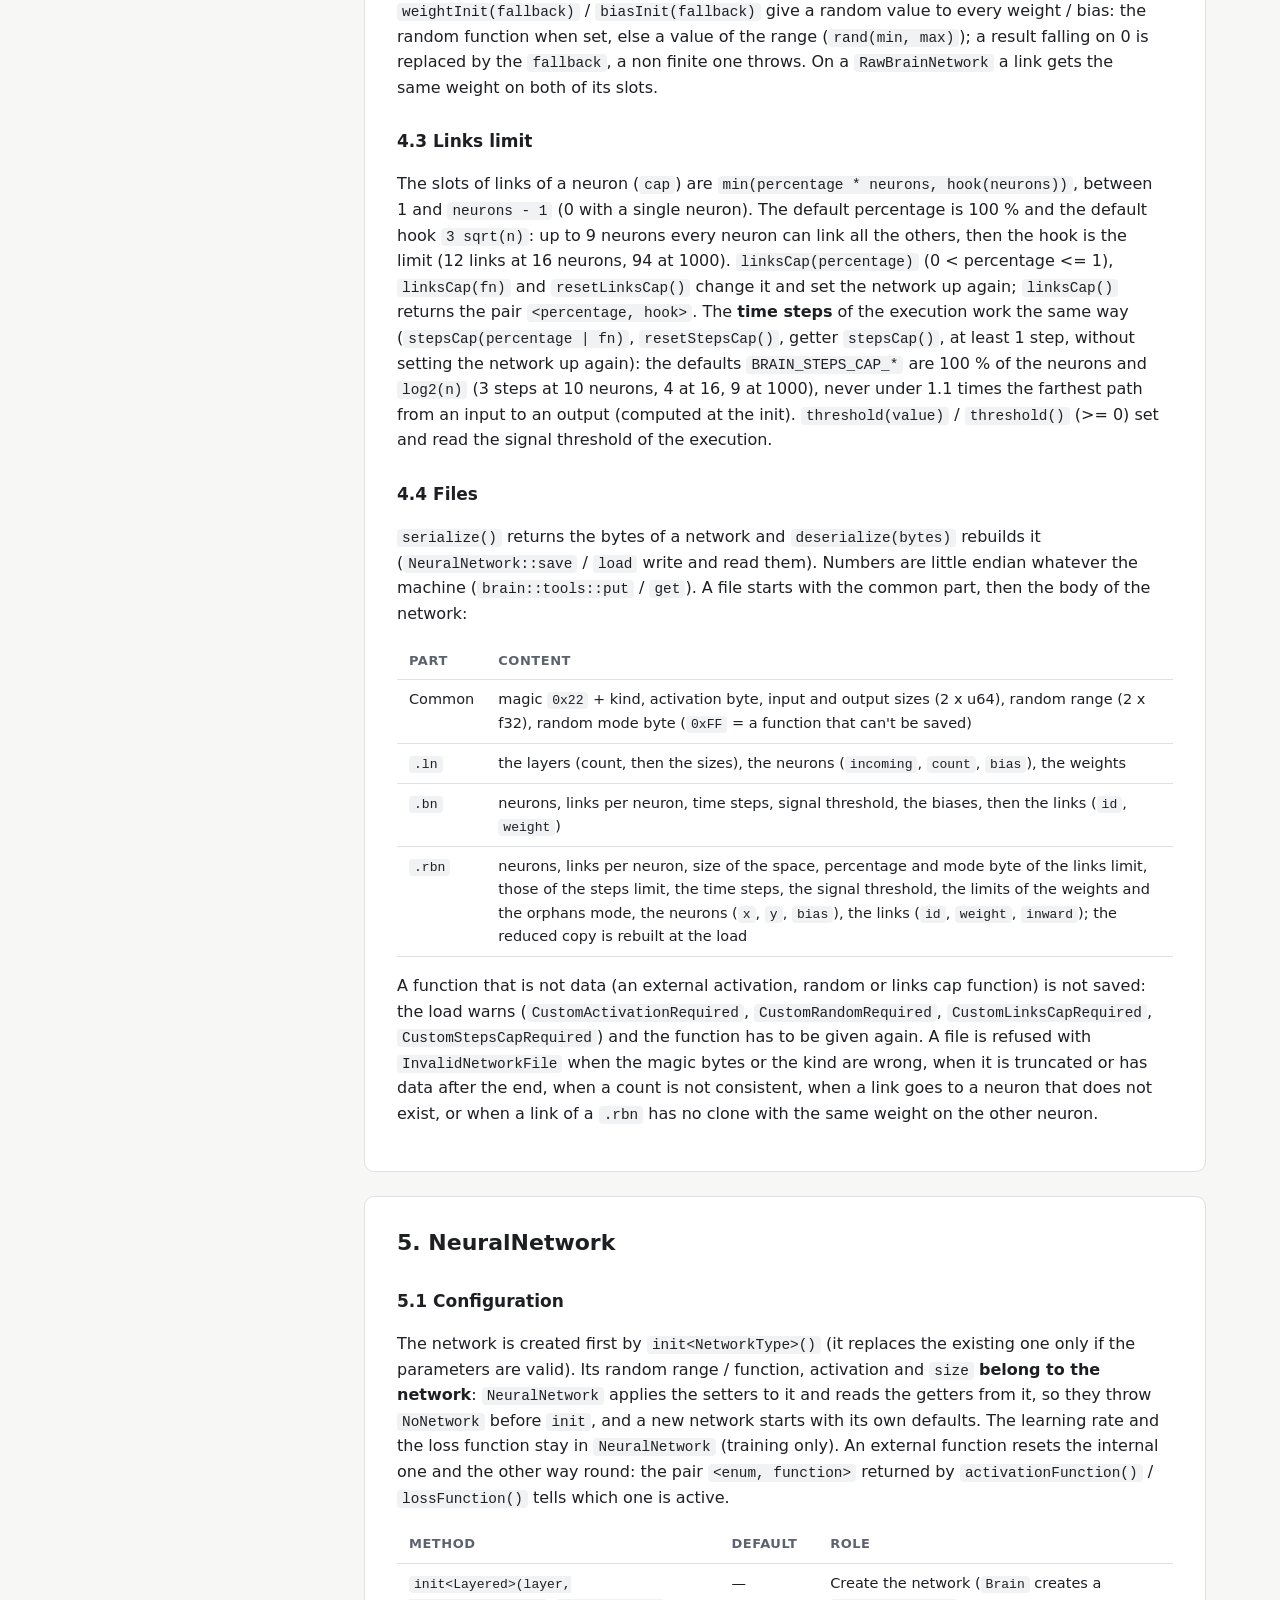
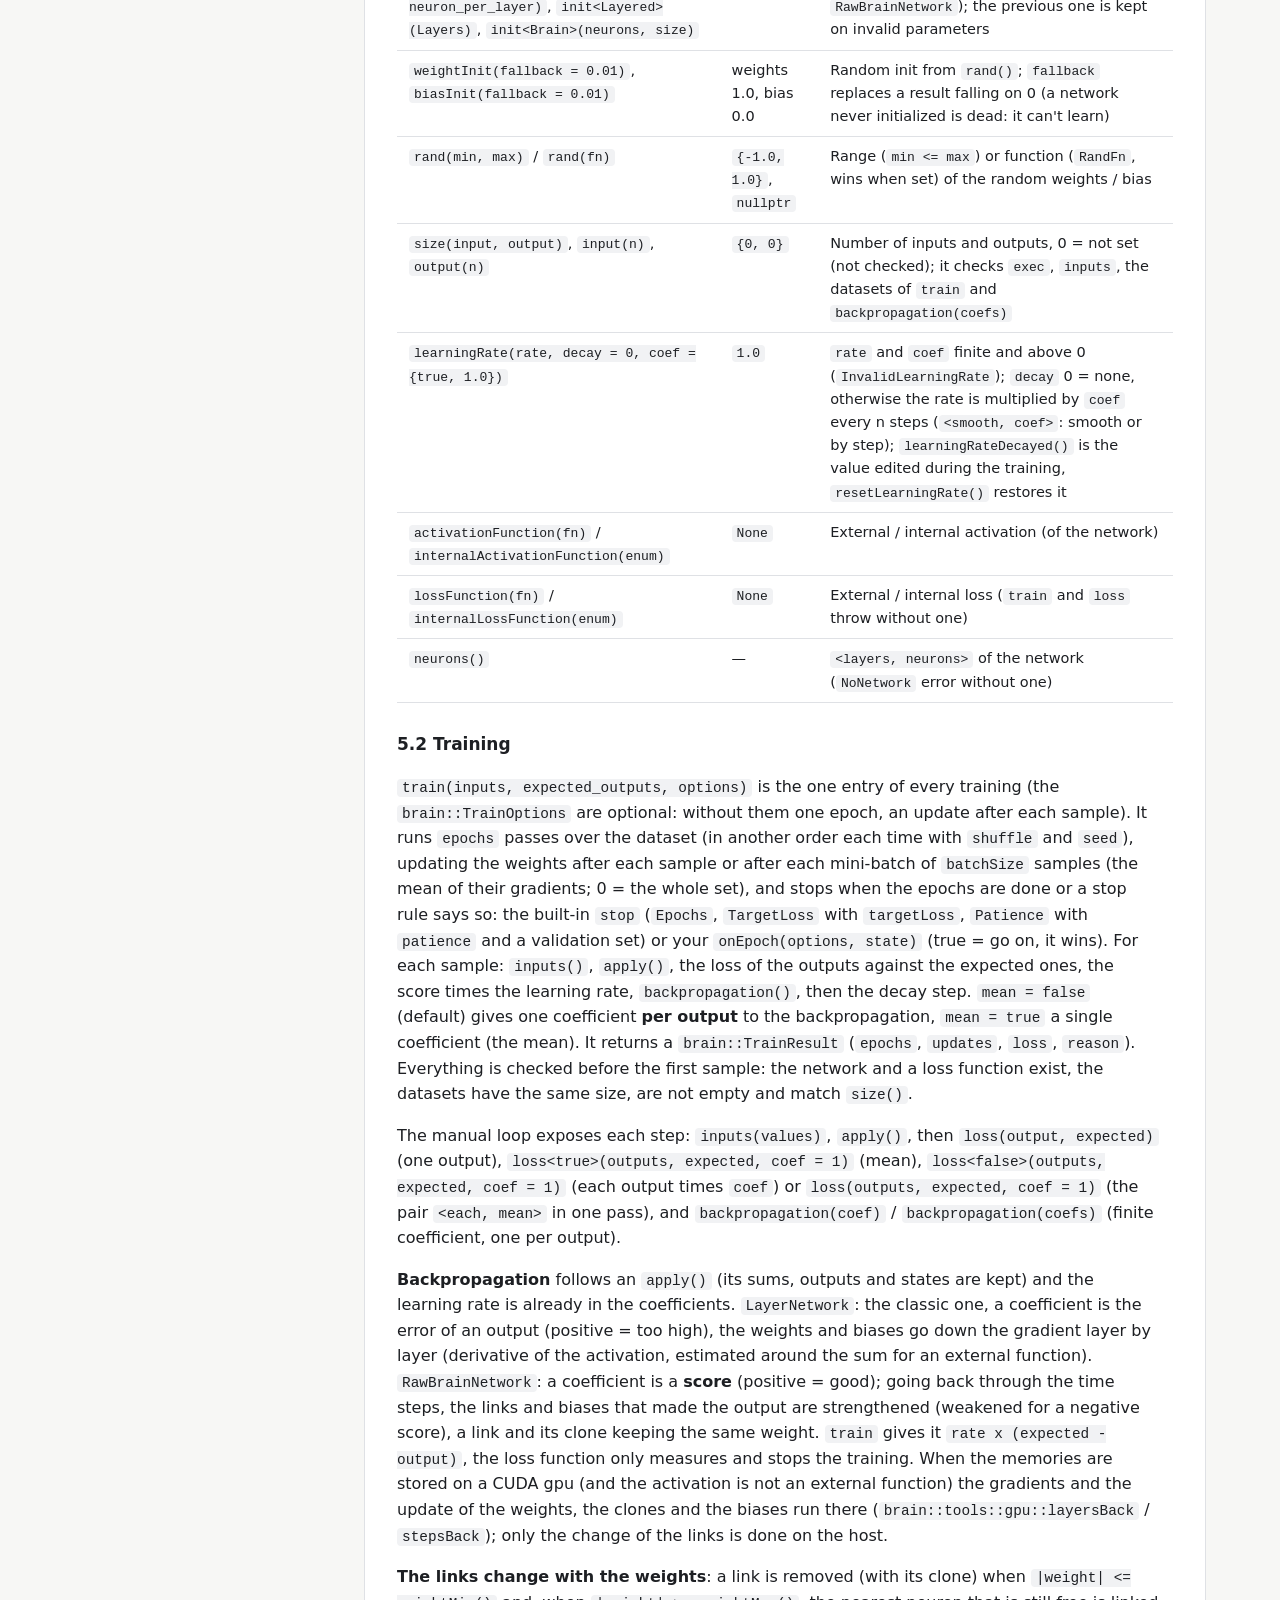
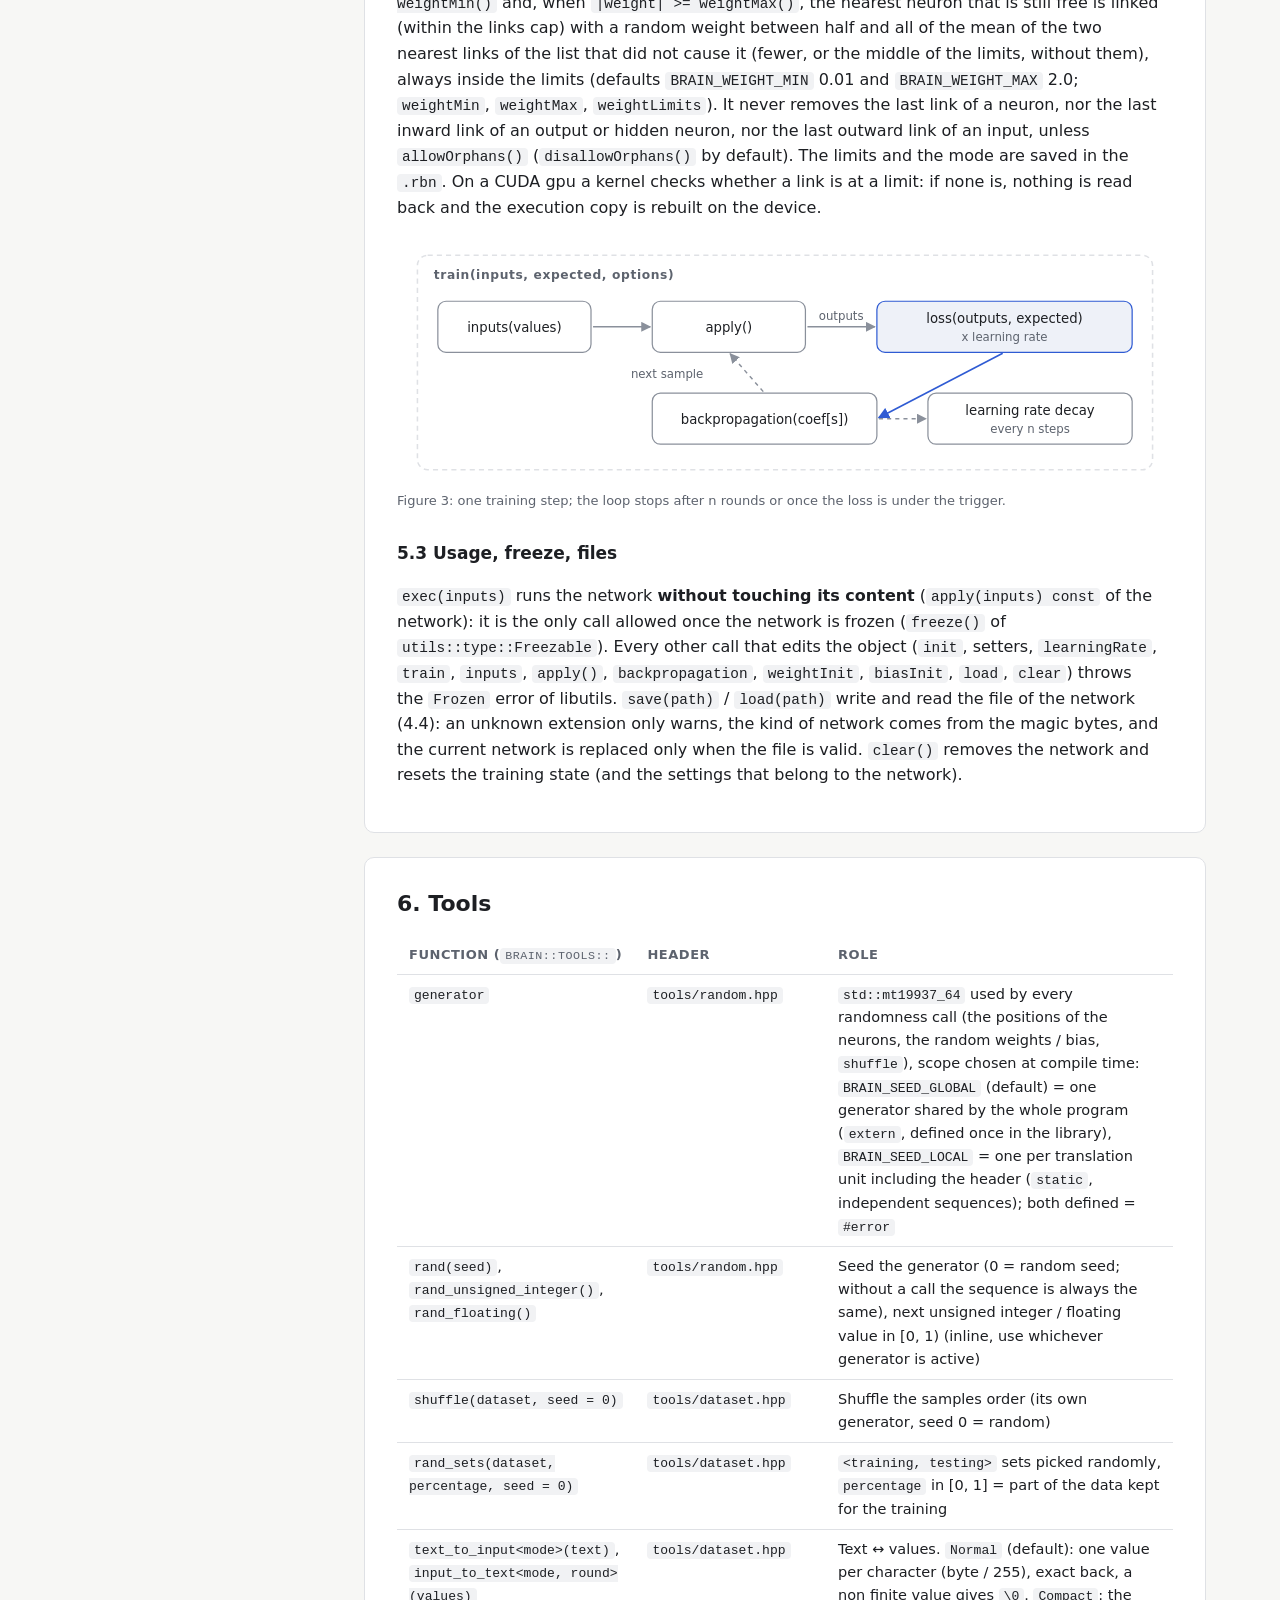
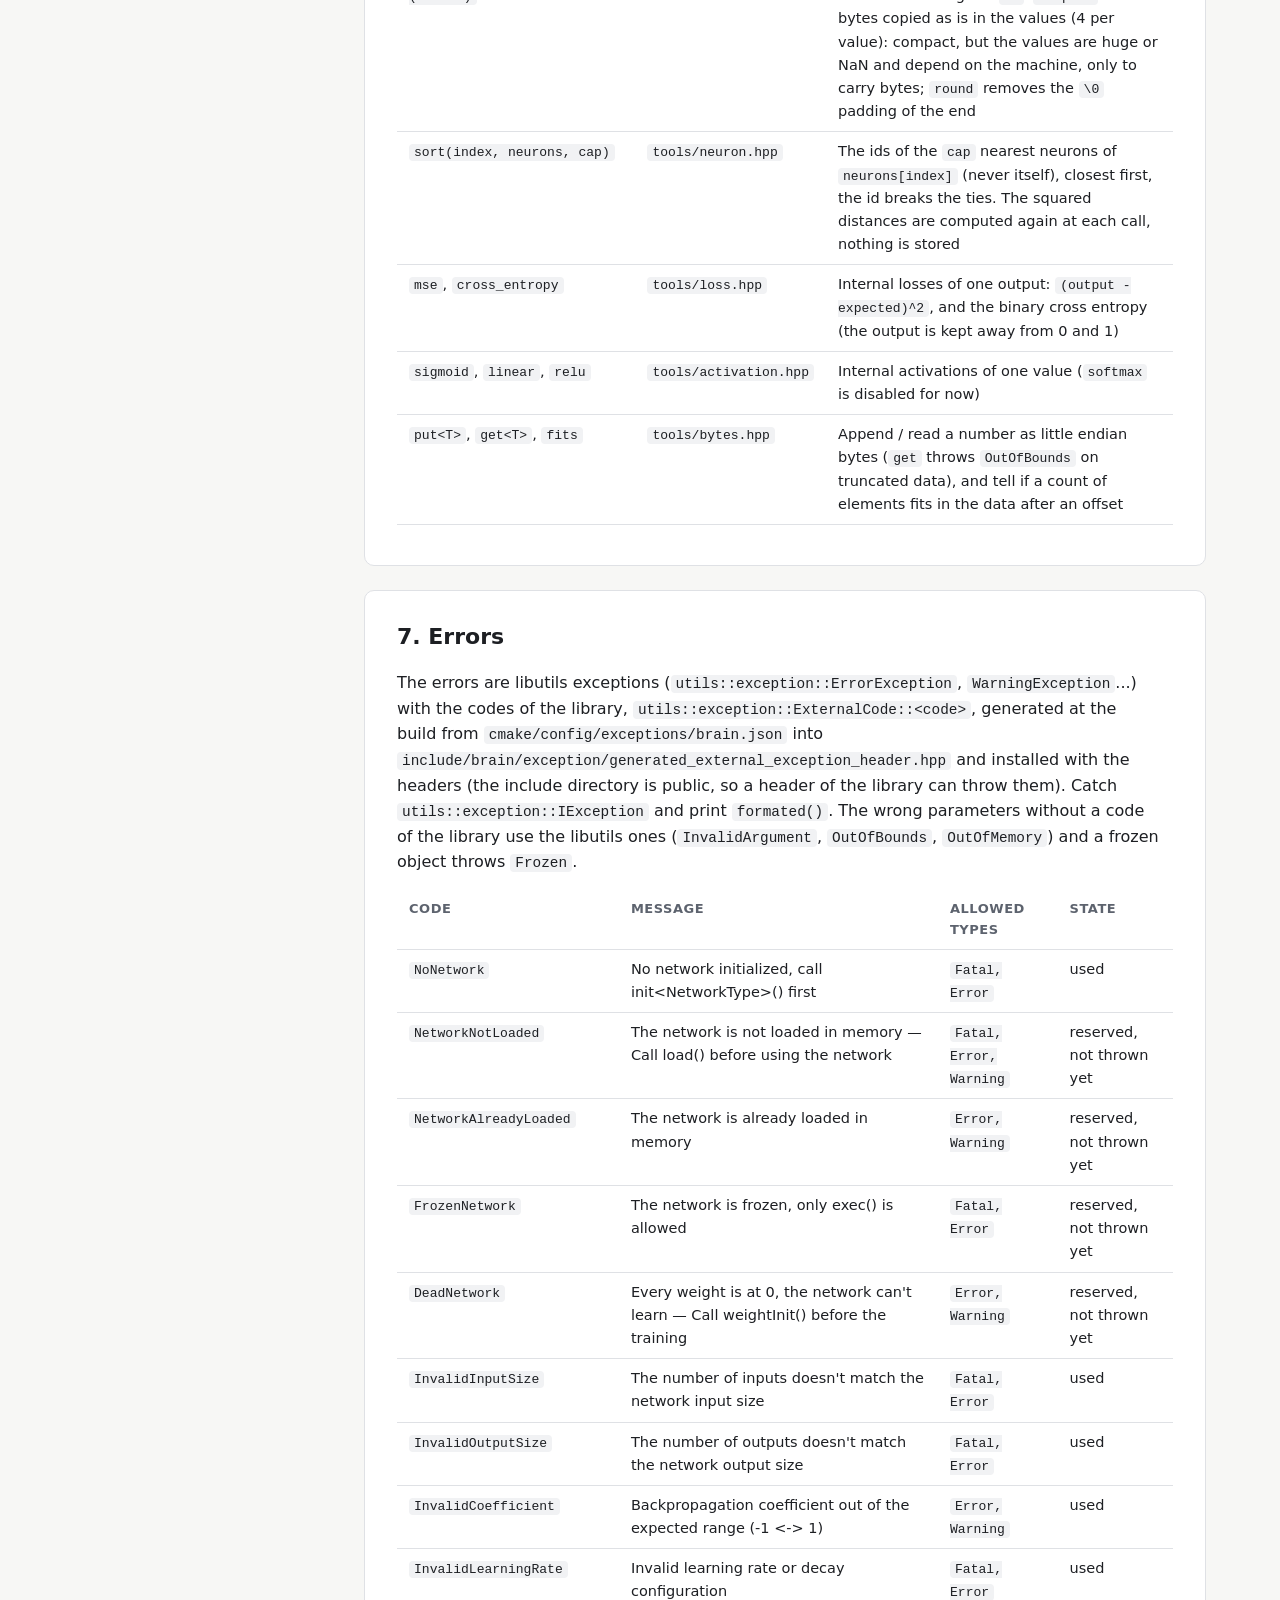
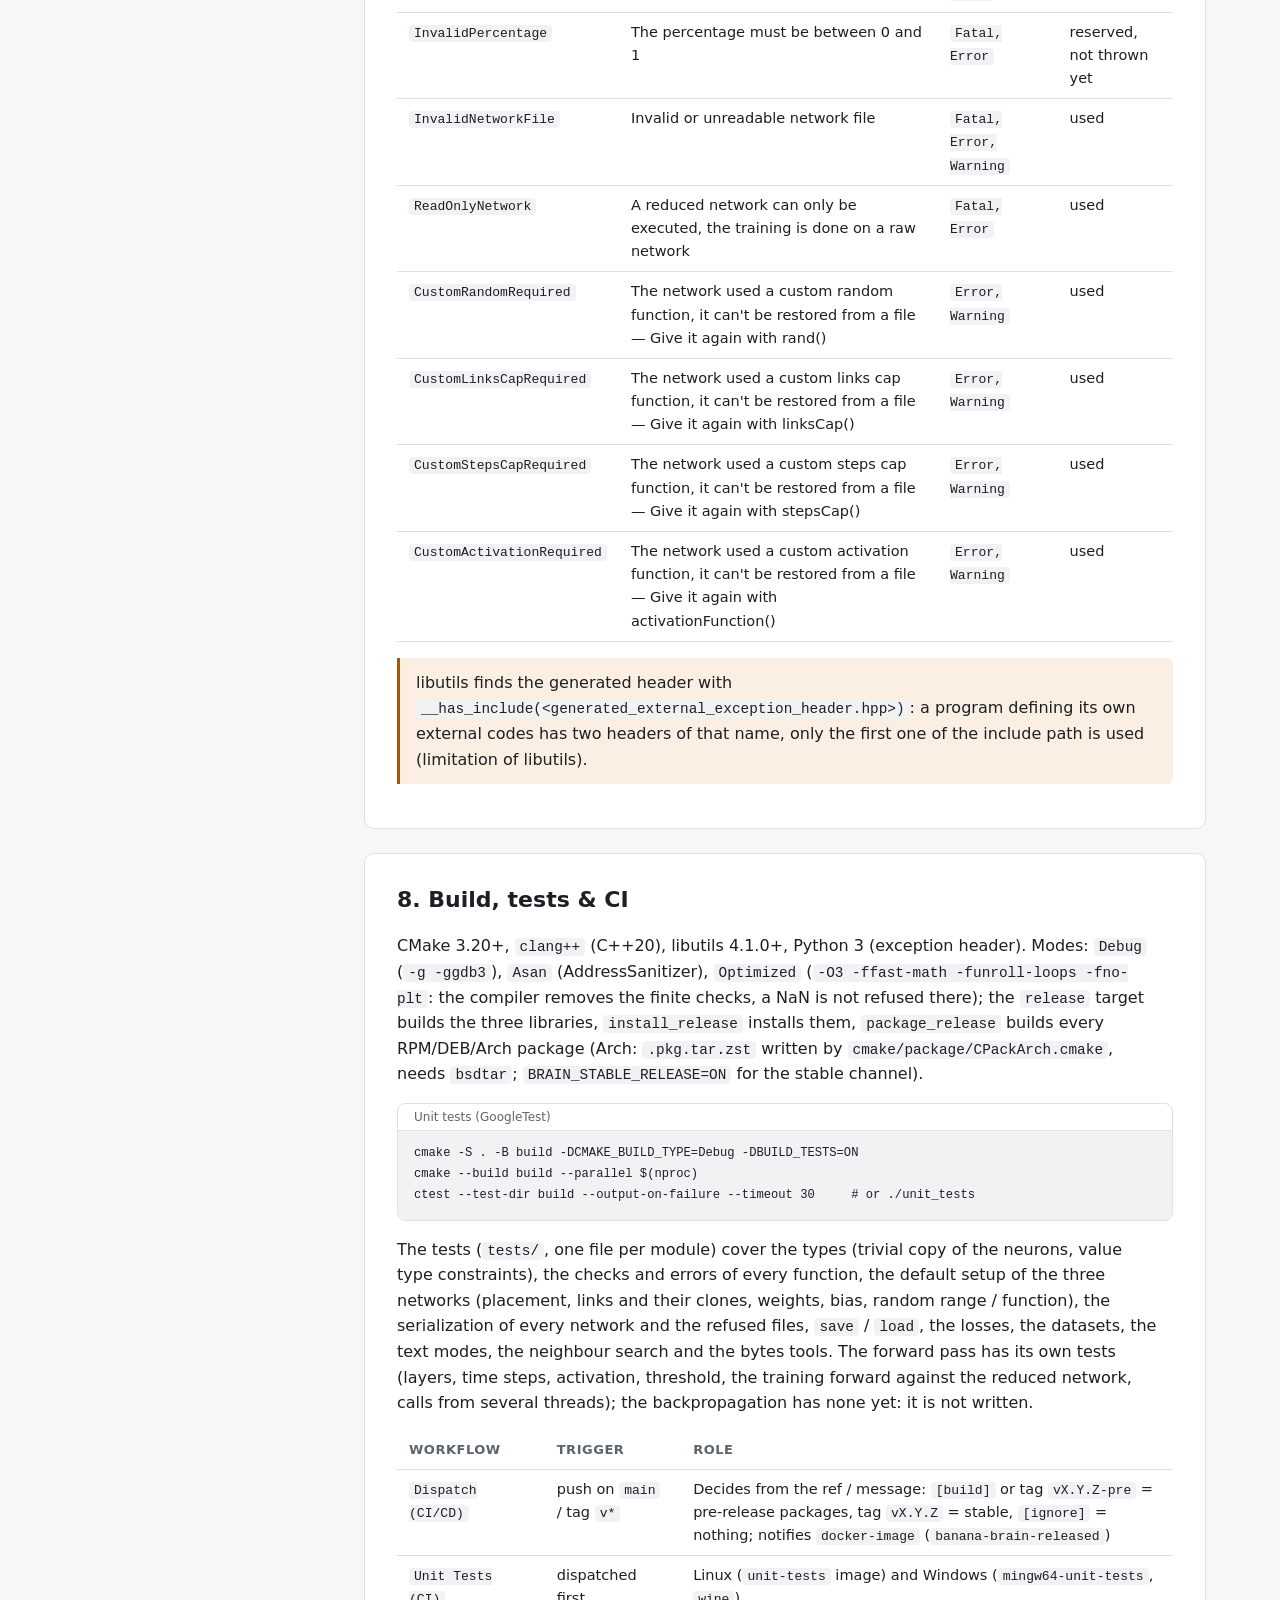
==== commit 86c5e4b8: "docs: remove the removed workflows from the README and the documentation" ====
--- a/docs/index.html
+++ b/docs/index.html
@@ -696,7 +696,7 @@
 <!-- 8 -->
 <section id="build">
   <h2><span data-lang="en">8. Build, tests & CI</span><span data-lang="fr">8. Build, tests & CI</span></h2>
-  <p><span data-lang="en">CMake 3.20+, <code>clang++</code> (C++20), libutils 4.3.0+ (stable or pre-release), Python 3 (exception header). Modes: <code>Debug</code> (<code>-g -ggdb3</code>), <code>Asan</code> (AddressSanitizer), <code>Optimized</code> (<code>-O3 -ffast-math -funroll-loops -fno-plt</code>: the compiler removes the finite checks, a NaN is not refused there); the <code>release</code> target builds the three libraries, <code>install_release</code> installs them, <code>package_release</code> builds every RPM/DEB/Arch package (Arch: <code>.pkg.tar.zst</code> written by <code>cmake/package/CPackArch.cmake</code>, needs <code>bsdtar</code>; <code>BRAIN_STABLE_RELEASE=ON</code> for the stable channel).</span><span data-lang="fr">CMake 3.20+, <code>clang++</code> (C++20), libutils 4.1.0+, Python 3 (en-tête d'exceptions). Modes : <code>Debug</code> (<code>-g -ggdb3</code>), <code>Asan</code> (AddressSanitizer), <code>Optimized</code> (<code>-O3 -ffast-math -funroll-loops -fno-plt</code> : le compilateur retire les vérifications de valeurs finies, un NaN n'y est pas refusé) ; la cible <code>release</code> construit les trois bibliothèques, <code>install_release</code> les installe, <code>package_release</code> construit tous les paquets RPM/DEB/Arch (Arch : <code>.pkg.tar.zst</code> écrits par <code>cmake/package/CPackArch.cmake</code>, demande <code>bsdtar</code> ; <code>BRAIN_STABLE_RELEASE=ON</code> pour le canal stable).</span></p>
+  <p><span data-lang="en">CMake 3.20+, <code>clang++</code> (C++20), libutils 4.1.0+, Python 3 (exception header). Modes: <code>Debug</code> (<code>-g -ggdb3</code>), <code>Asan</code> (AddressSanitizer), <code>Optimized</code> (<code>-O3 -ffast-math -funroll-loops -fno-plt</code>: the compiler removes the finite checks, a NaN is not refused there); the <code>release</code> target builds the three libraries, <code>install_release</code> installs them, <code>package_release</code> builds every RPM/DEB/Arch package (Arch: <code>.pkg.tar.zst</code> written by <code>cmake/package/CPackArch.cmake</code>, needs <code>bsdtar</code>; <code>BRAIN_STABLE_RELEASE=ON</code> for the stable channel).</span><span data-lang="fr">CMake 3.20+, <code>clang++</code> (C++20), libutils 4.1.0+, Python 3 (en-tête d'exceptions). Modes : <code>Debug</code> (<code>-g -ggdb3</code>), <code>Asan</code> (AddressSanitizer), <code>Optimized</code> (<code>-O3 -ffast-math -funroll-loops -fno-plt</code> : le compilateur retire les vérifications de valeurs finies, un NaN n'y est pas refusé) ; la cible <code>release</code> construit les trois bibliothèques, <code>install_release</code> les installe, <code>package_release</code> construit tous les paquets RPM/DEB/Arch (Arch : <code>.pkg.tar.zst</code> écrits par <code>cmake/package/CPackArch.cmake</code>, demande <code>bsdtar</code> ; <code>BRAIN_STABLE_RELEASE=ON</code> pour le canal stable).</span></p>
 <pre data-title="Unit tests (GoogleTest)"><code>cmake -S . -B build -DCMAKE_BUILD_TYPE=Debug -DBUILD_TESTS=ON
 cmake --build build --parallel $(nproc)
 ctest --test-dir build --output-on-failure --timeout 30     # or ./unit_tests</code></pre>
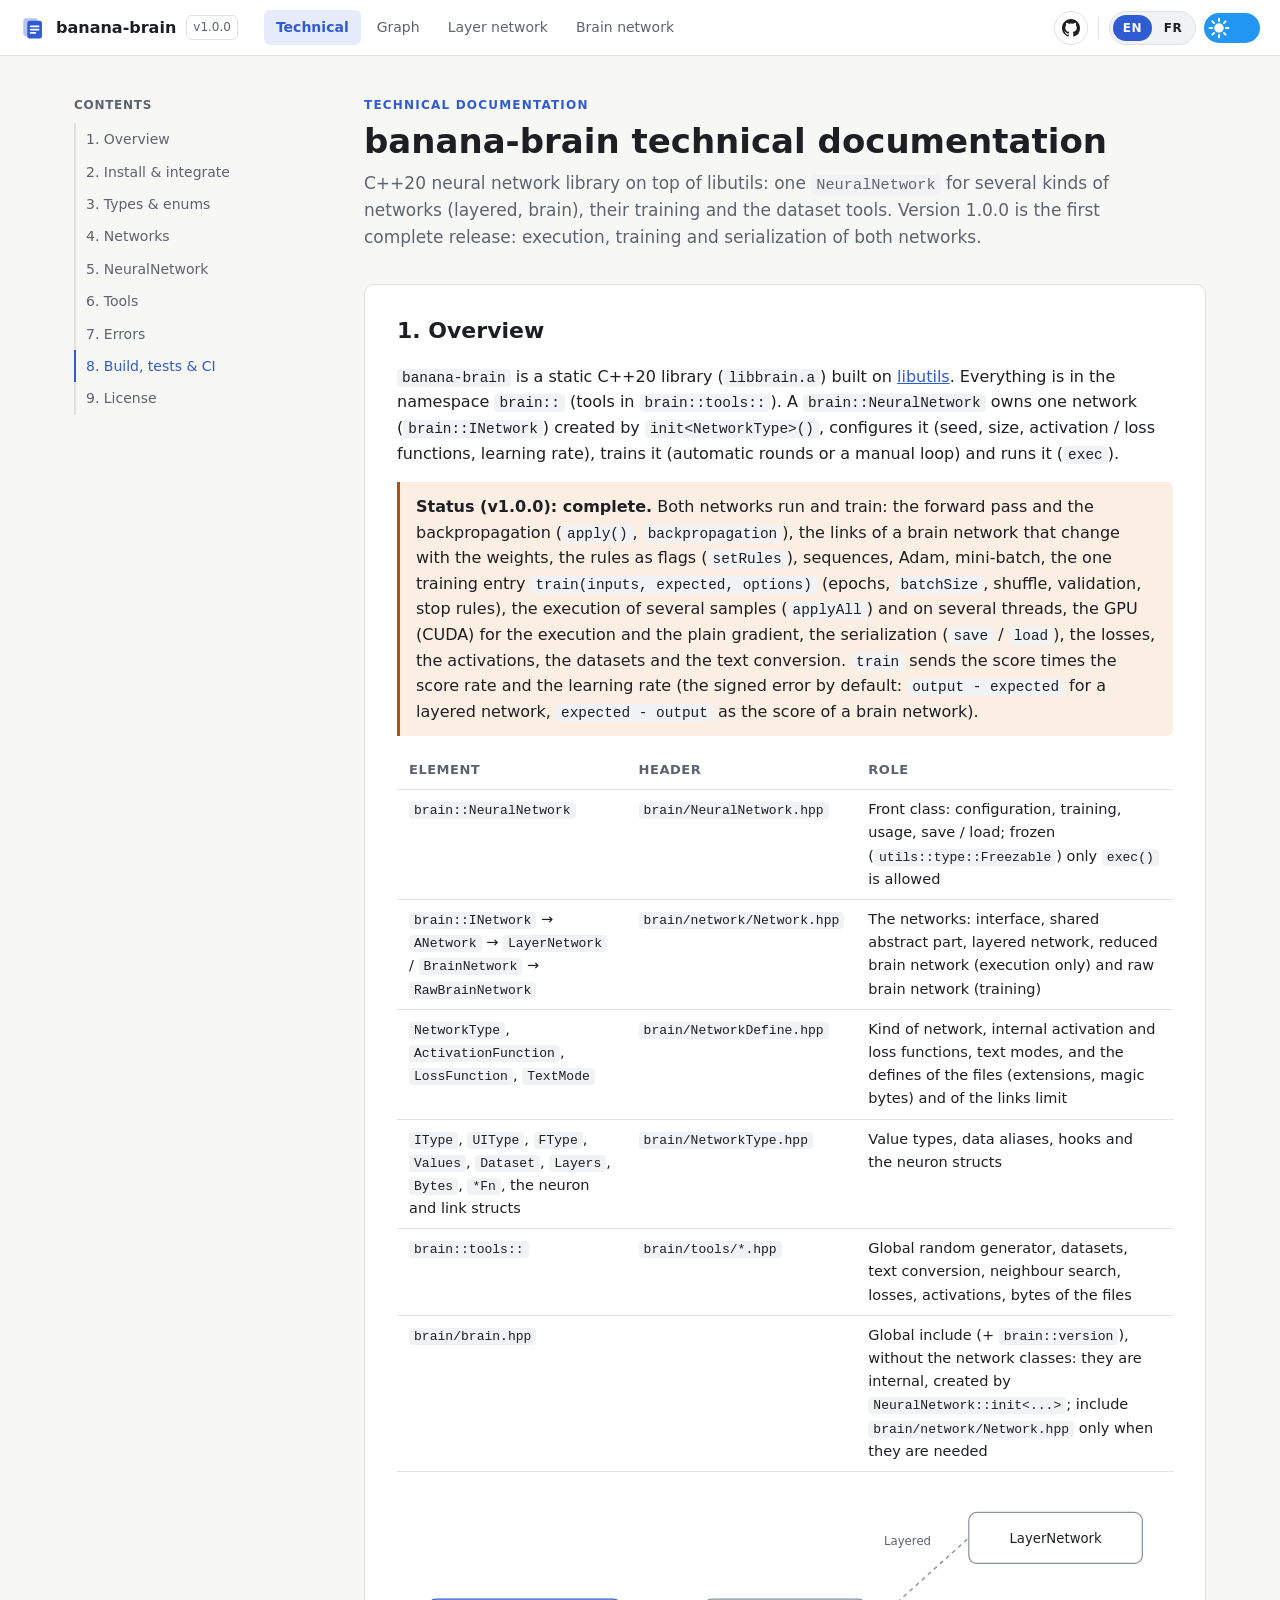
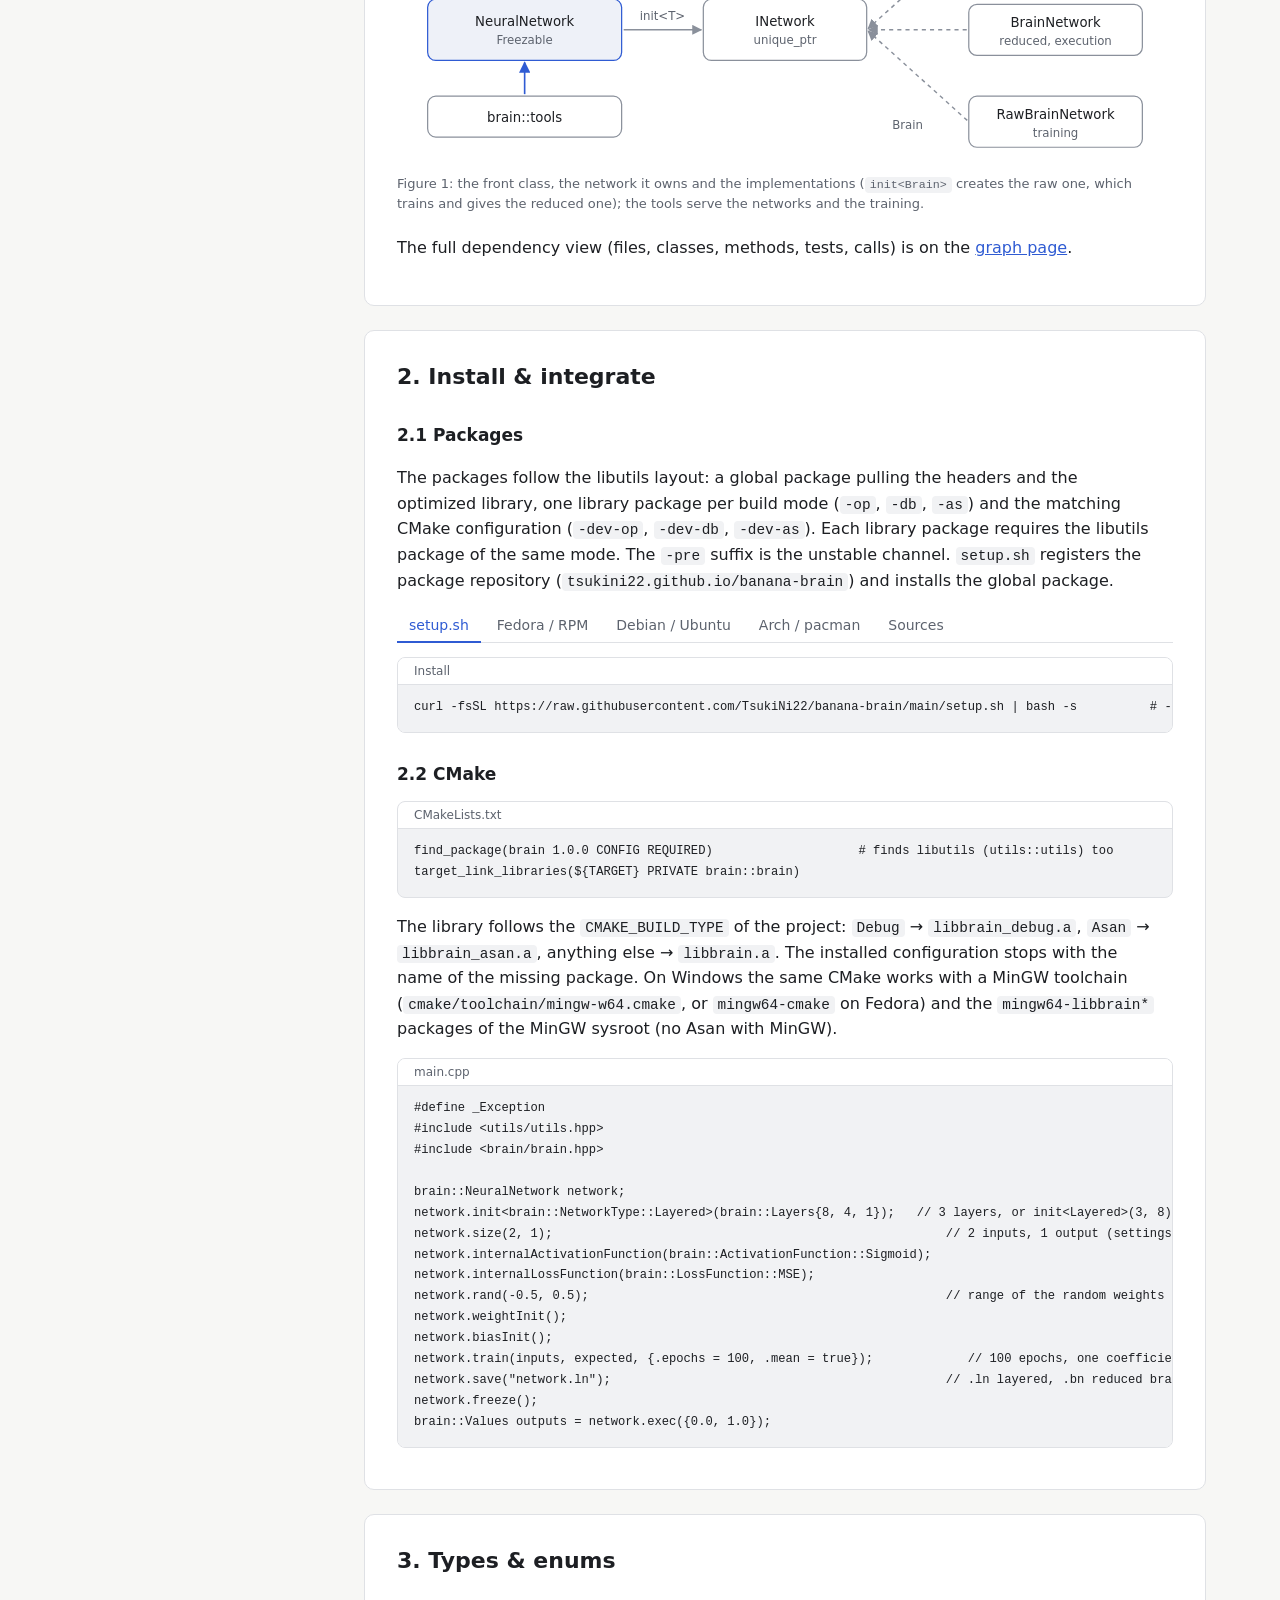
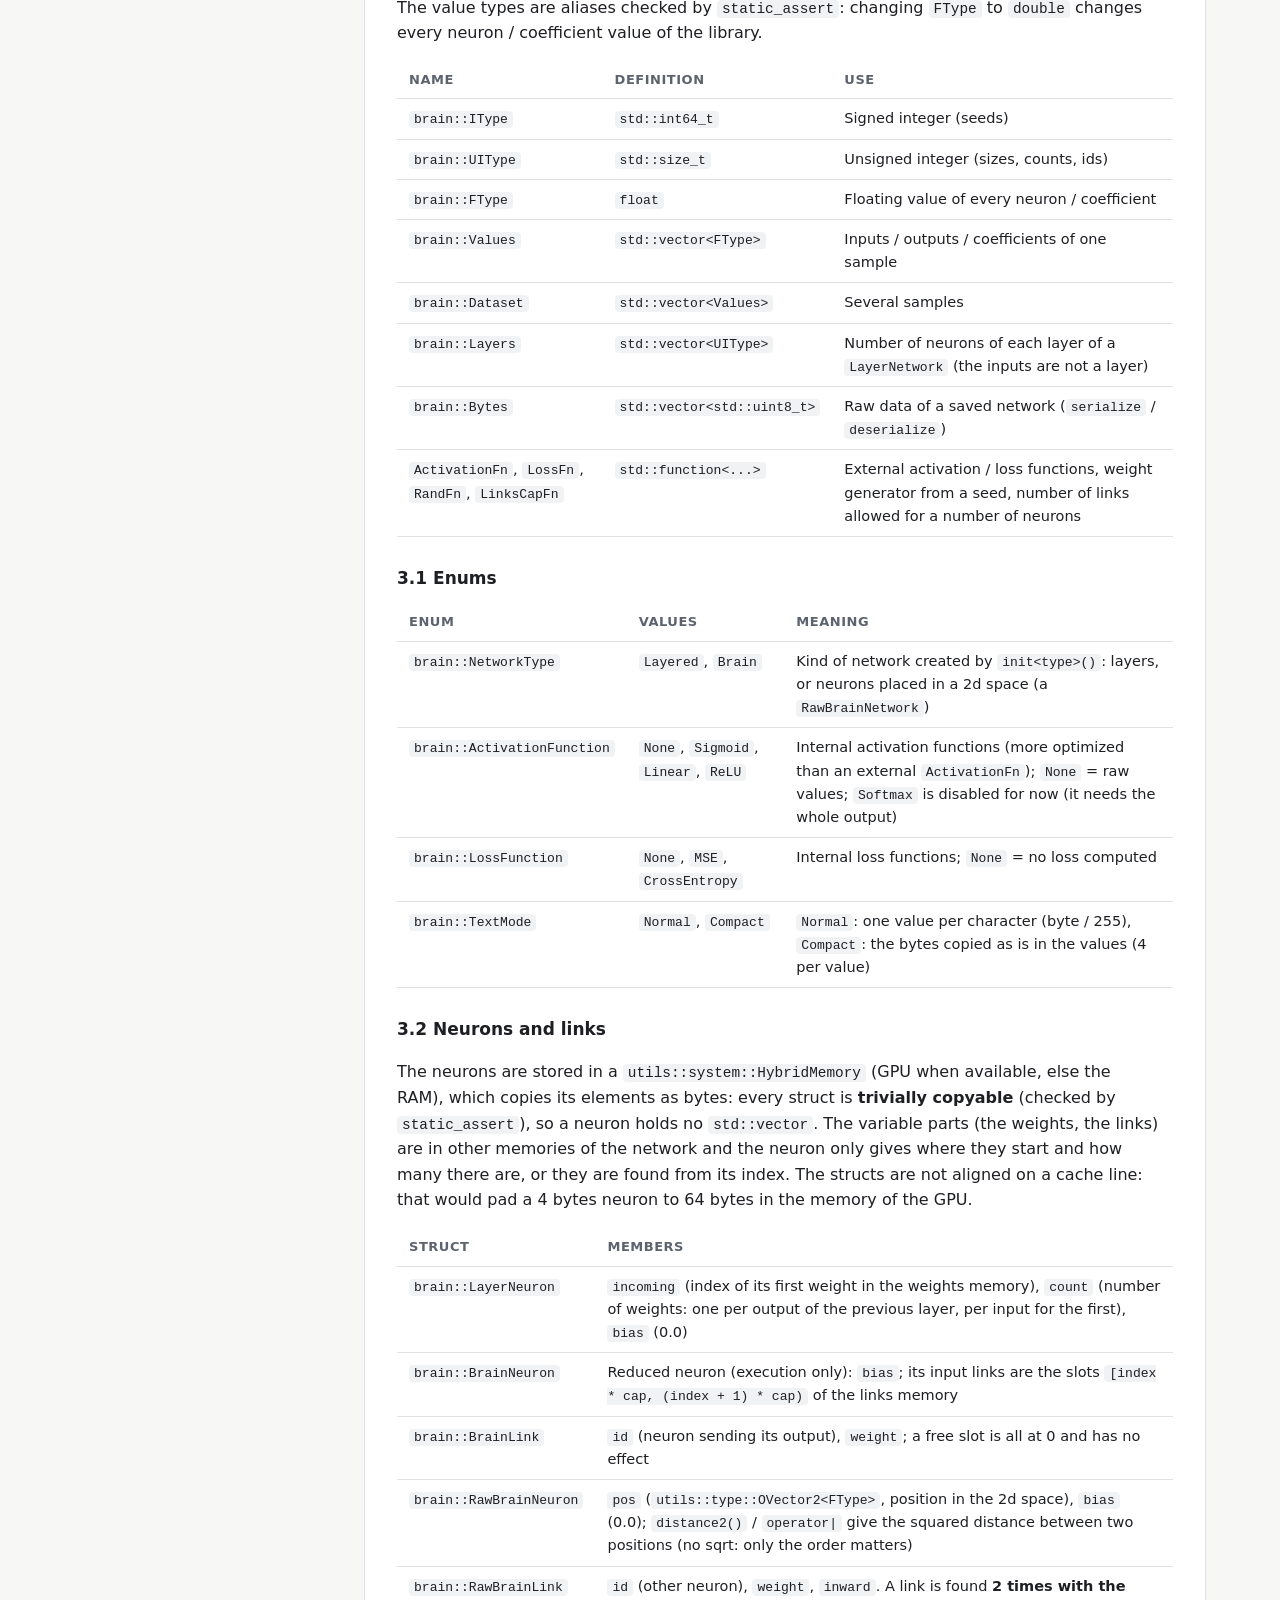
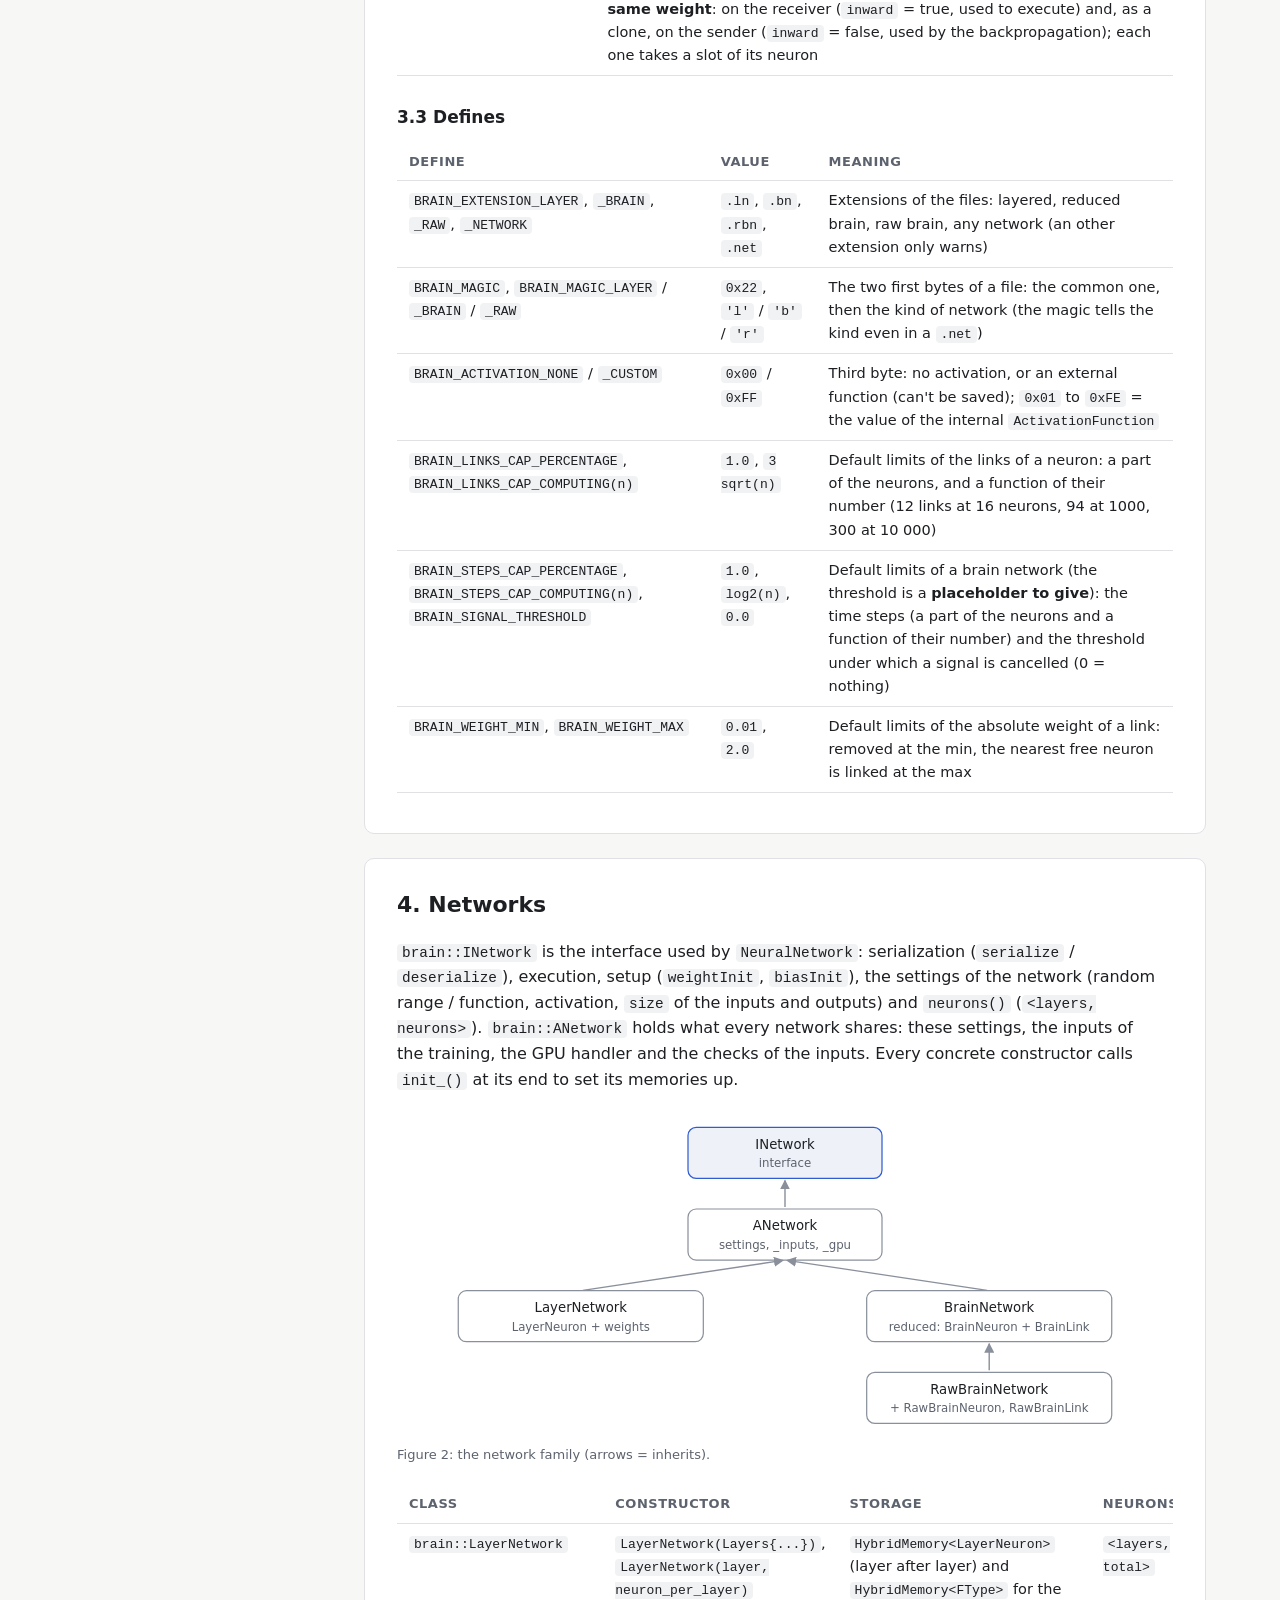
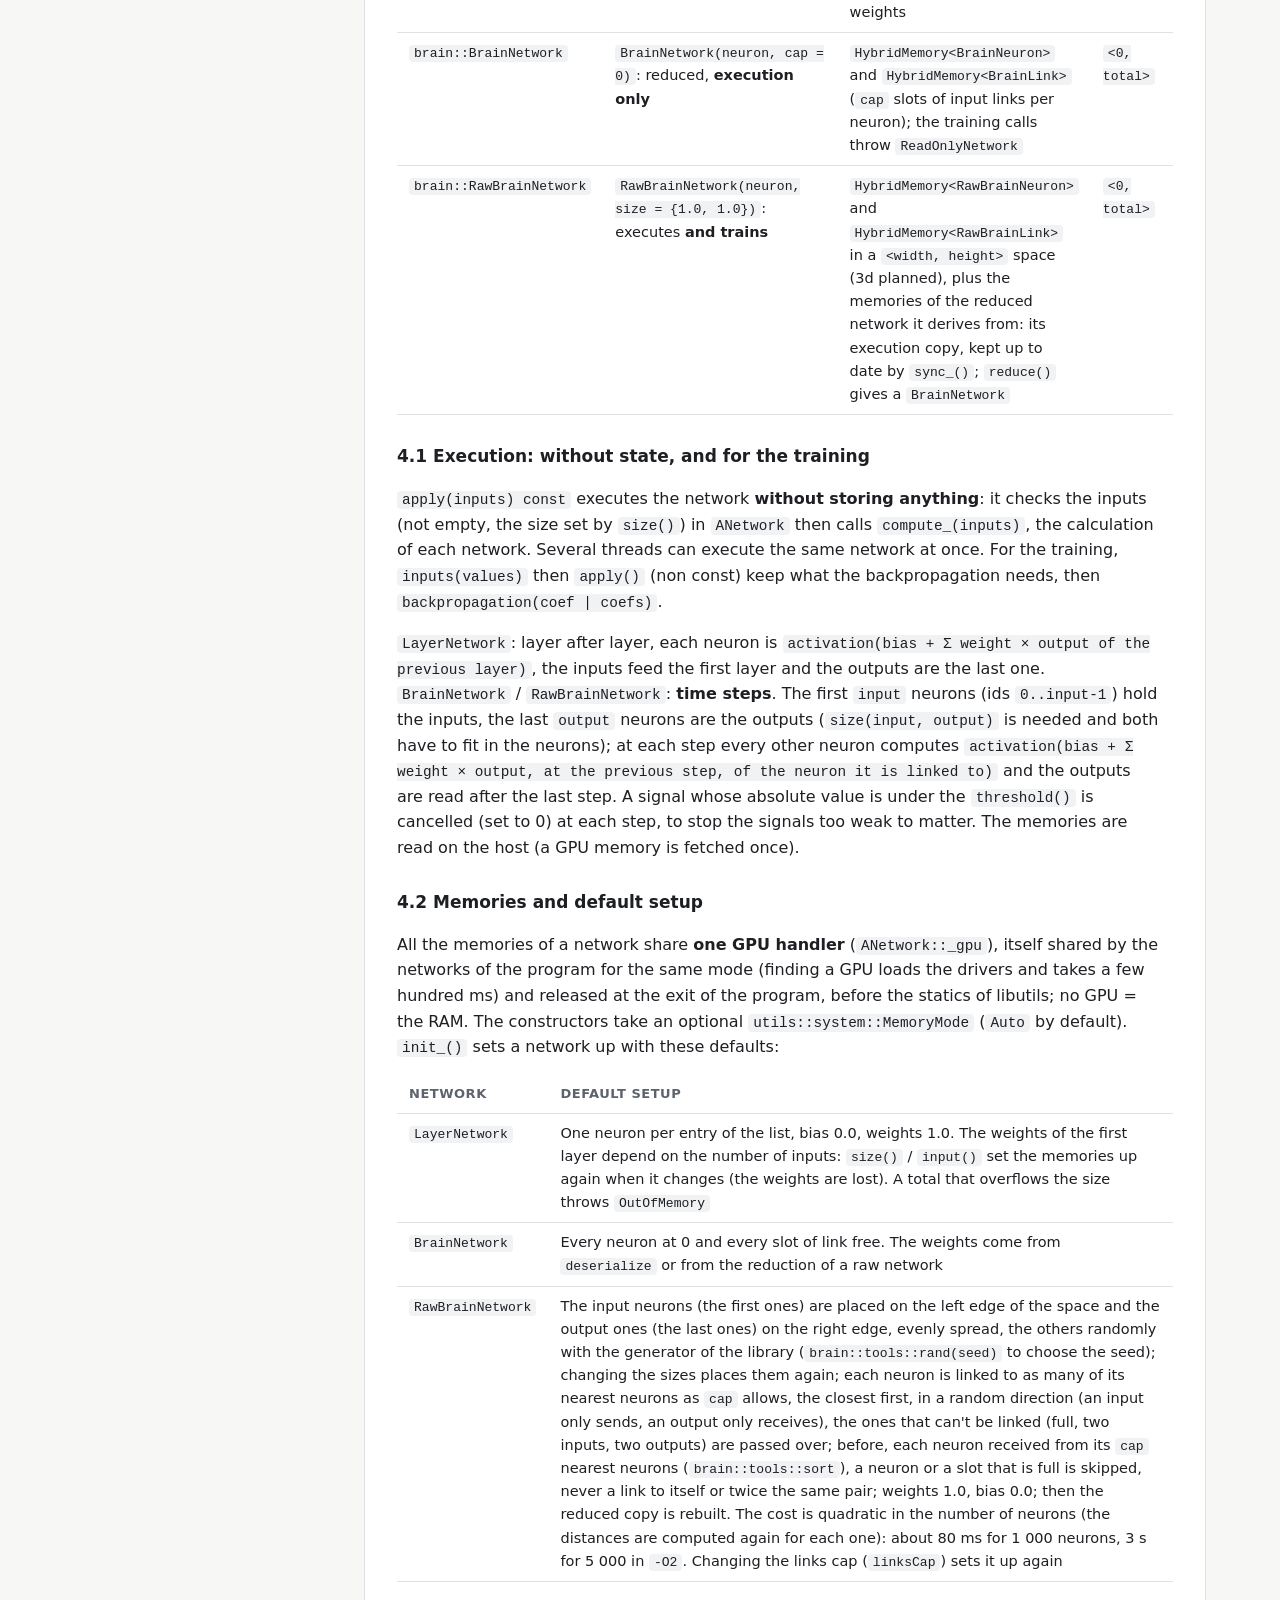
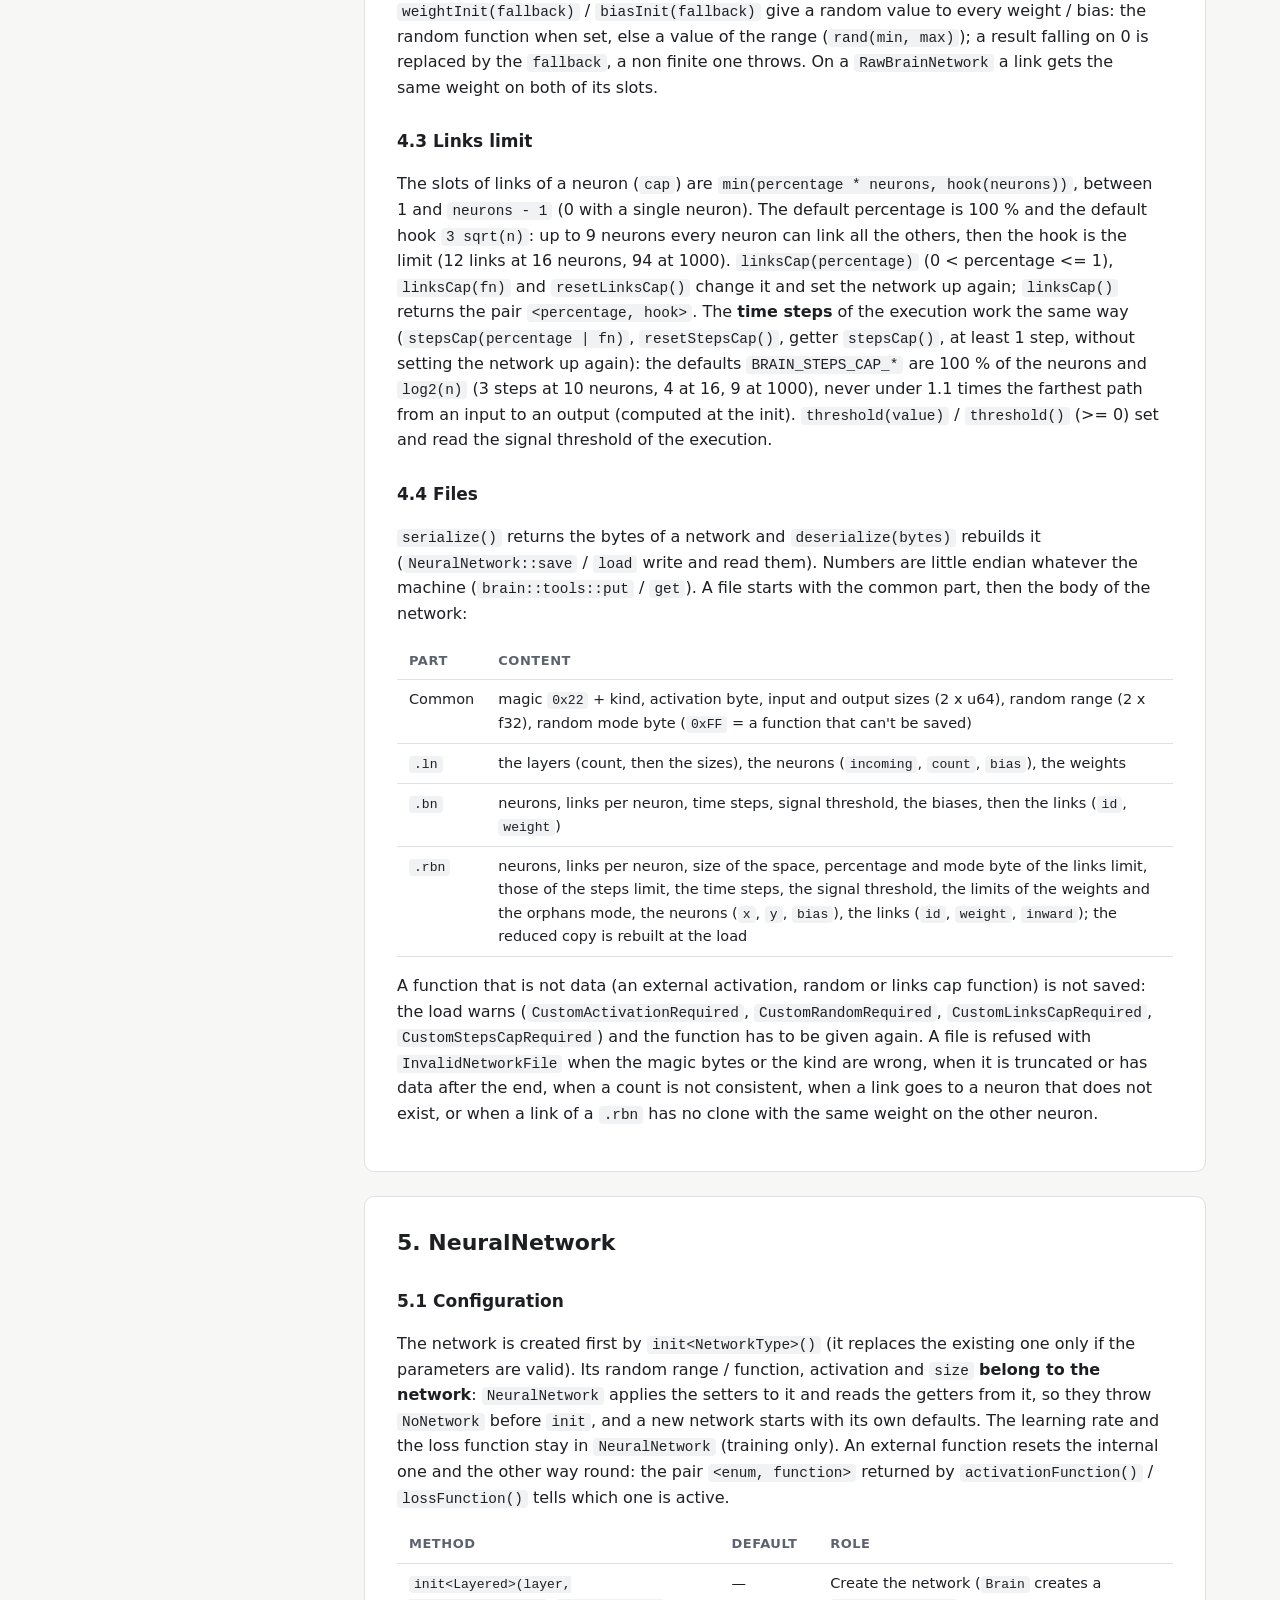
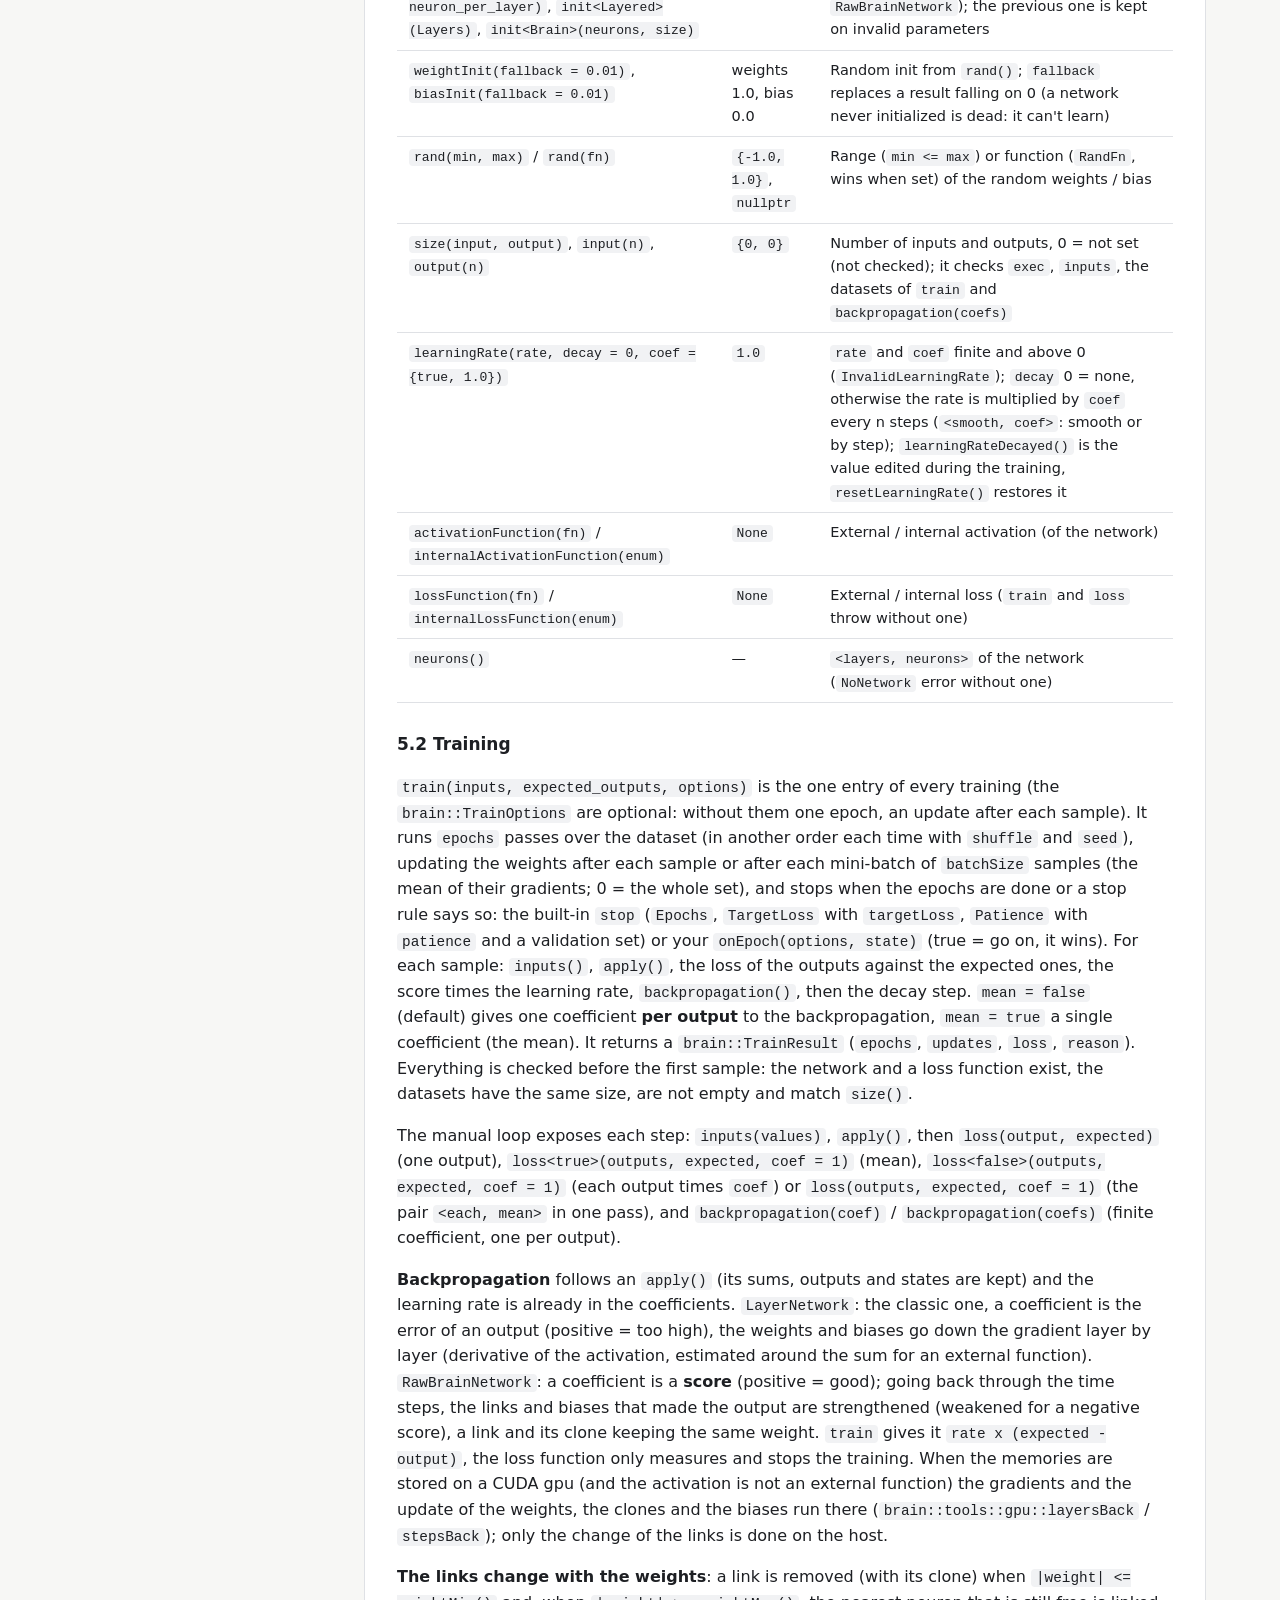
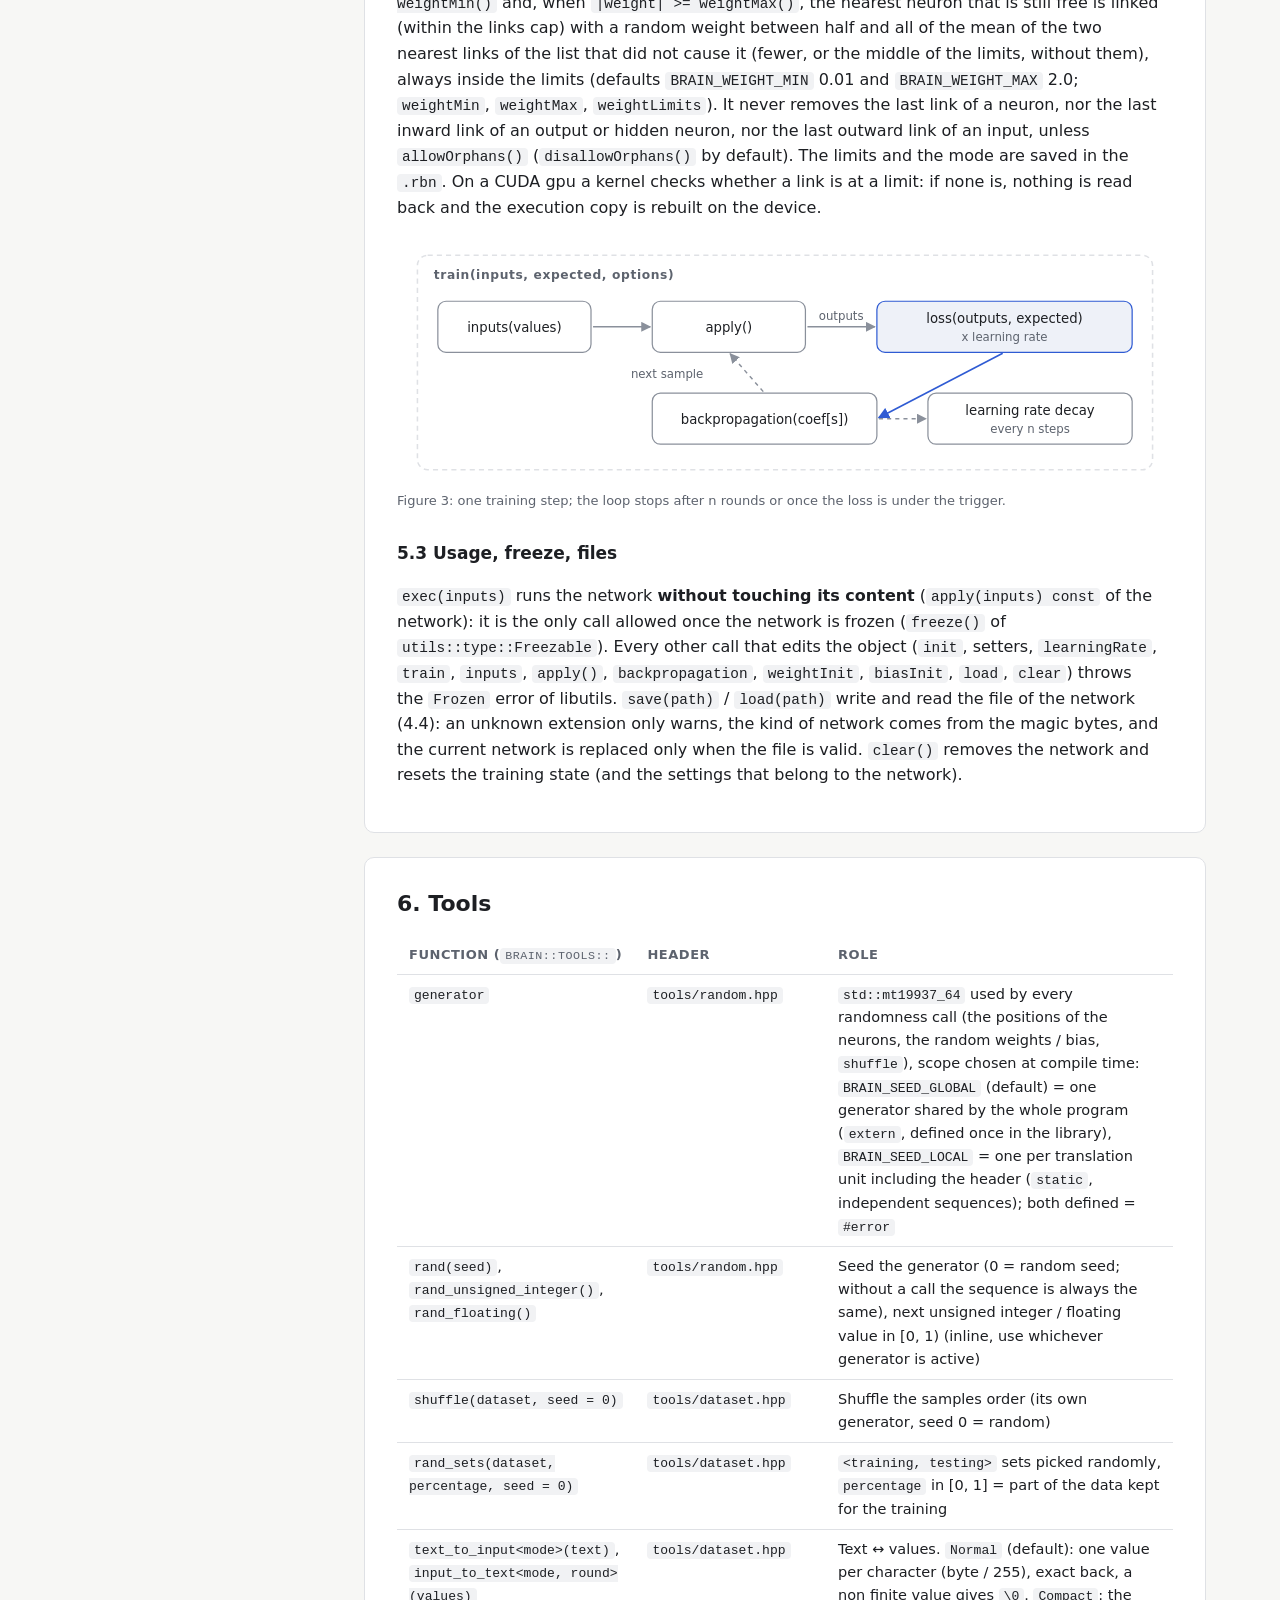
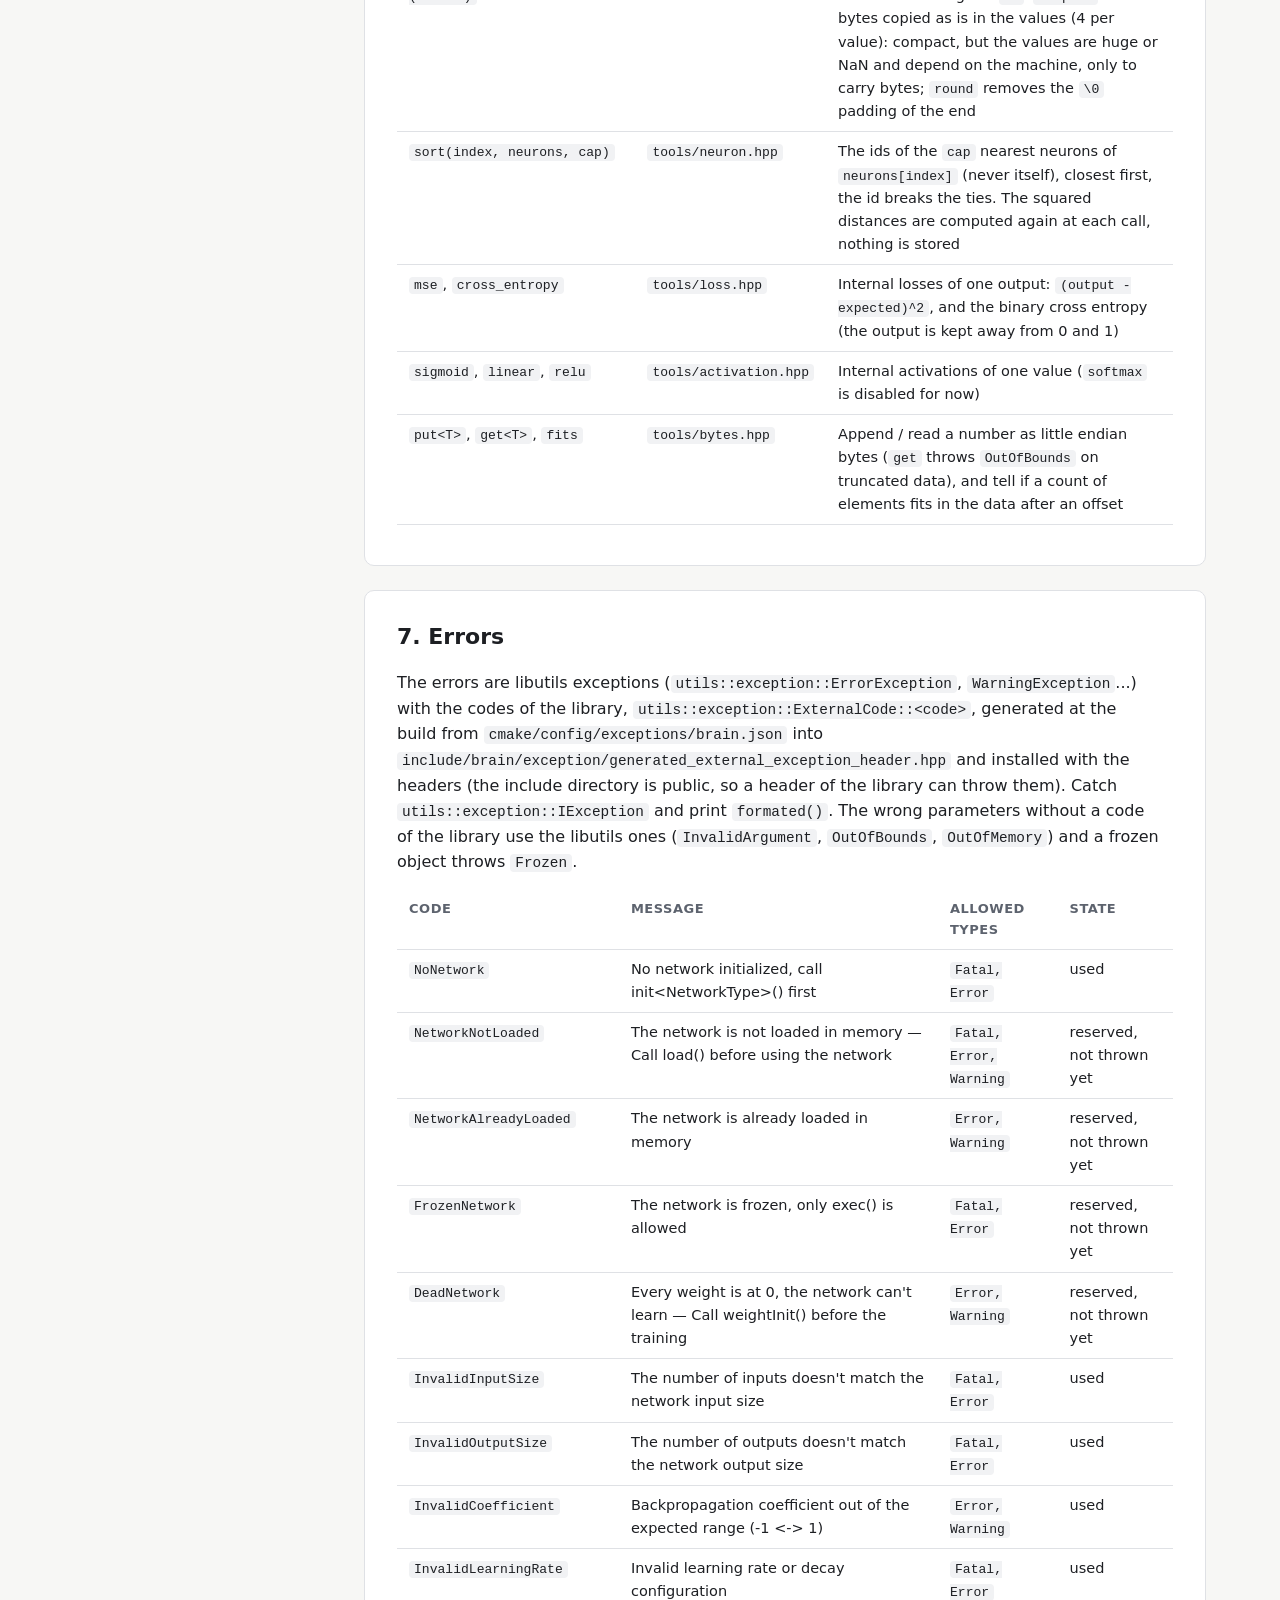
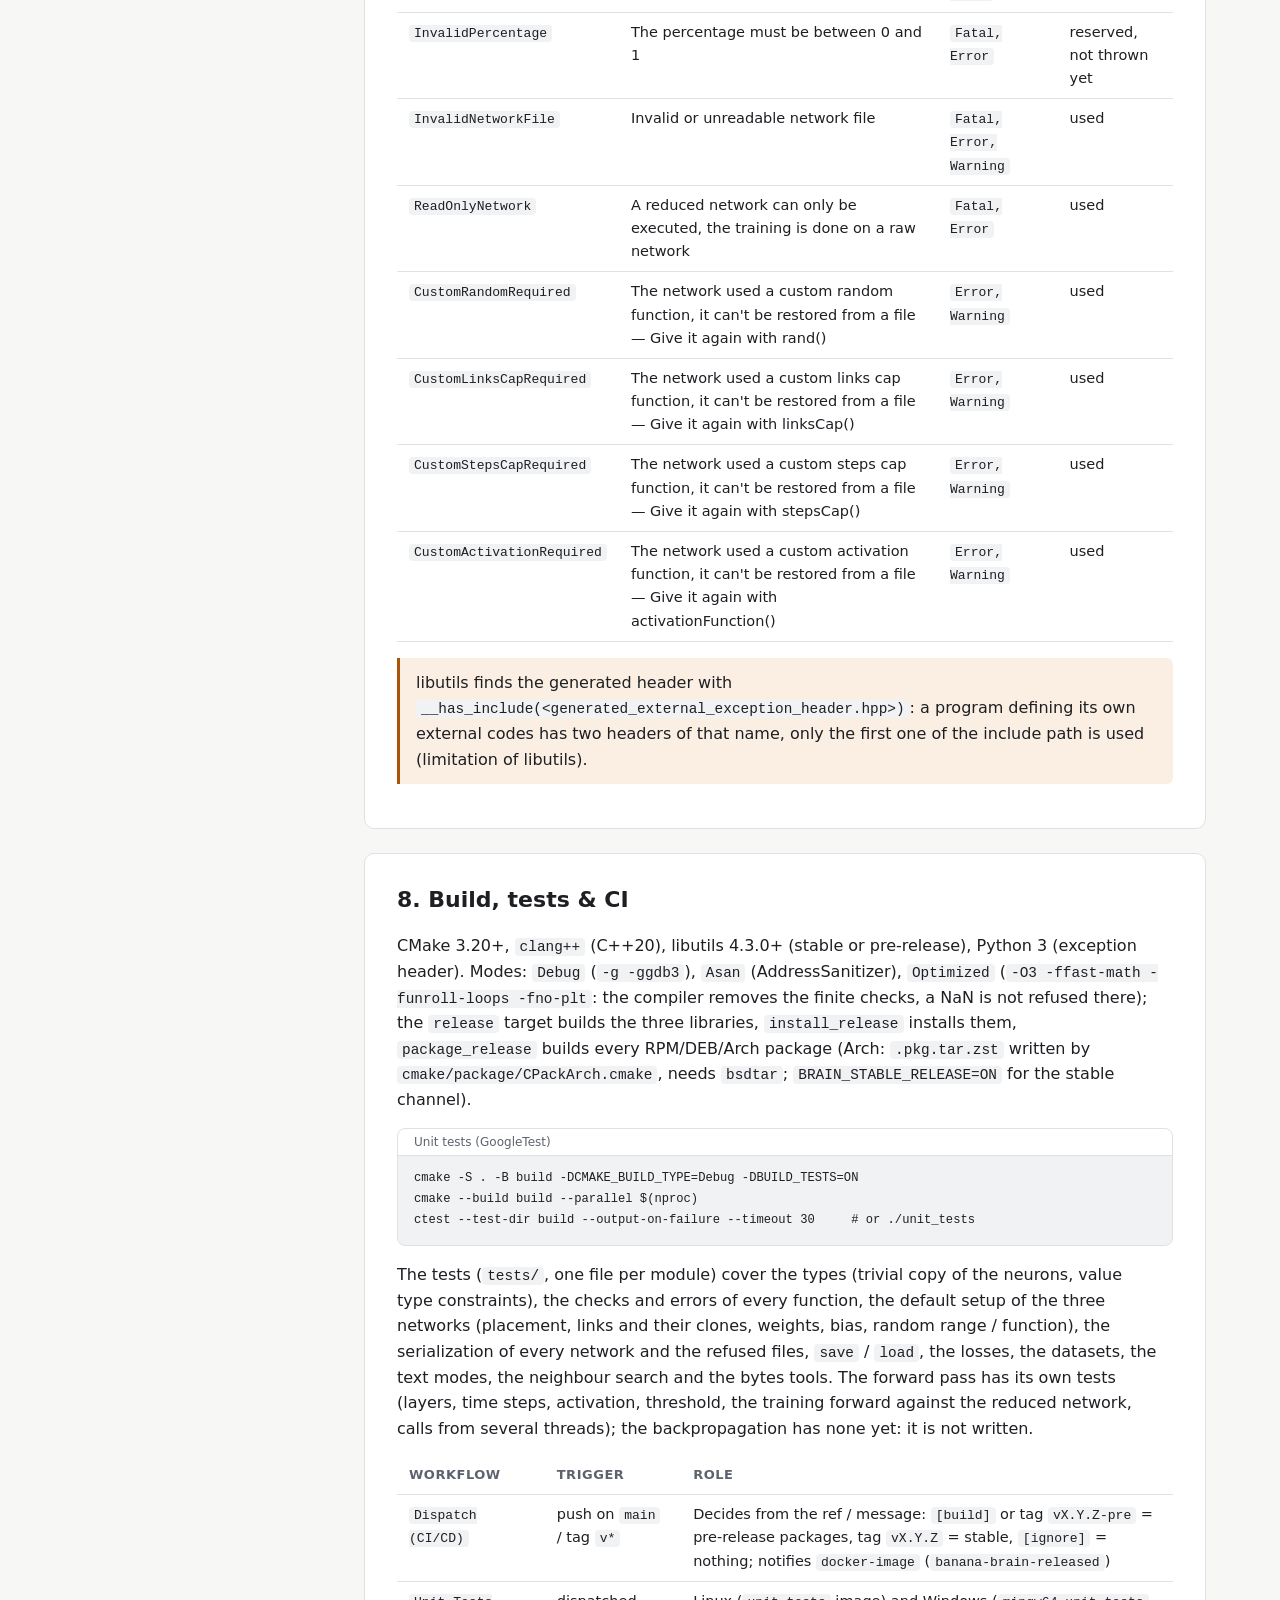
==== commit c7f075d0: "docs: update the minimal libutils version" ====
--- a/docs/index.html
+++ b/docs/index.html
@@ -696,7 +696,7 @@
 <!-- 8 -->
 <section id="build">
   <h2><span data-lang="en">8. Build, tests & CI</span><span data-lang="fr">8. Build, tests & CI</span></h2>
-  <p><span data-lang="en">CMake 3.20+, <code>clang++</code> (C++20), libutils 4.1.0+, Python 3 (exception header). Modes: <code>Debug</code> (<code>-g -ggdb3</code>), <code>Asan</code> (AddressSanitizer), <code>Optimized</code> (<code>-O3 -ffast-math -funroll-loops -fno-plt</code>: the compiler removes the finite checks, a NaN is not refused there); the <code>release</code> target builds the three libraries, <code>install_release</code> installs them, <code>package_release</code> builds every RPM/DEB/Arch package (Arch: <code>.pkg.tar.zst</code> written by <code>cmake/package/CPackArch.cmake</code>, needs <code>bsdtar</code>; <code>BRAIN_STABLE_RELEASE=ON</code> for the stable channel).</span><span data-lang="fr">CMake 3.20+, <code>clang++</code> (C++20), libutils 4.1.0+, Python 3 (en-tête d'exceptions). Modes : <code>Debug</code> (<code>-g -ggdb3</code>), <code>Asan</code> (AddressSanitizer), <code>Optimized</code> (<code>-O3 -ffast-math -funroll-loops -fno-plt</code> : le compilateur retire les vérifications de valeurs finies, un NaN n'y est pas refusé) ; la cible <code>release</code> construit les trois bibliothèques, <code>install_release</code> les installe, <code>package_release</code> construit tous les paquets RPM/DEB/Arch (Arch : <code>.pkg.tar.zst</code> écrits par <code>cmake/package/CPackArch.cmake</code>, demande <code>bsdtar</code> ; <code>BRAIN_STABLE_RELEASE=ON</code> pour le canal stable).</span></p>
+  <p><span data-lang="en">CMake 3.20+, <code>clang++</code> (C++20), libutils 4.3.0+ (stable or pre-release), Python 3 (exception header). Modes: <code>Debug</code> (<code>-g -ggdb3</code>), <code>Asan</code> (AddressSanitizer), <code>Optimized</code> (<code>-O3 -ffast-math -funroll-loops -fno-plt</code>: the compiler removes the finite checks, a NaN is not refused there); the <code>release</code> target builds the three libraries, <code>install_release</code> installs them, <code>package_release</code> builds every RPM/DEB/Arch package (Arch: <code>.pkg.tar.zst</code> written by <code>cmake/package/CPackArch.cmake</code>, needs <code>bsdtar</code>; <code>BRAIN_STABLE_RELEASE=ON</code> for the stable channel).</span><span data-lang="fr">CMake 3.20+, <code>clang++</code> (C++20), libutils 4.1.0+, Python 3 (en-tête d'exceptions). Modes : <code>Debug</code> (<code>-g -ggdb3</code>), <code>Asan</code> (AddressSanitizer), <code>Optimized</code> (<code>-O3 -ffast-math -funroll-loops -fno-plt</code> : le compilateur retire les vérifications de valeurs finies, un NaN n'y est pas refusé) ; la cible <code>release</code> construit les trois bibliothèques, <code>install_release</code> les installe, <code>package_release</code> construit tous les paquets RPM/DEB/Arch (Arch : <code>.pkg.tar.zst</code> écrits par <code>cmake/package/CPackArch.cmake</code>, demande <code>bsdtar</code> ; <code>BRAIN_STABLE_RELEASE=ON</code> pour le canal stable).</span></p>
 <pre data-title="Unit tests (GoogleTest)"><code>cmake -S . -B build -DCMAKE_BUILD_TYPE=Debug -DBUILD_TESTS=ON
 cmake --build build --parallel $(nproc)
 ctest --test-dir build --output-on-failure --timeout 30     # or ./unit_tests</code></pre>
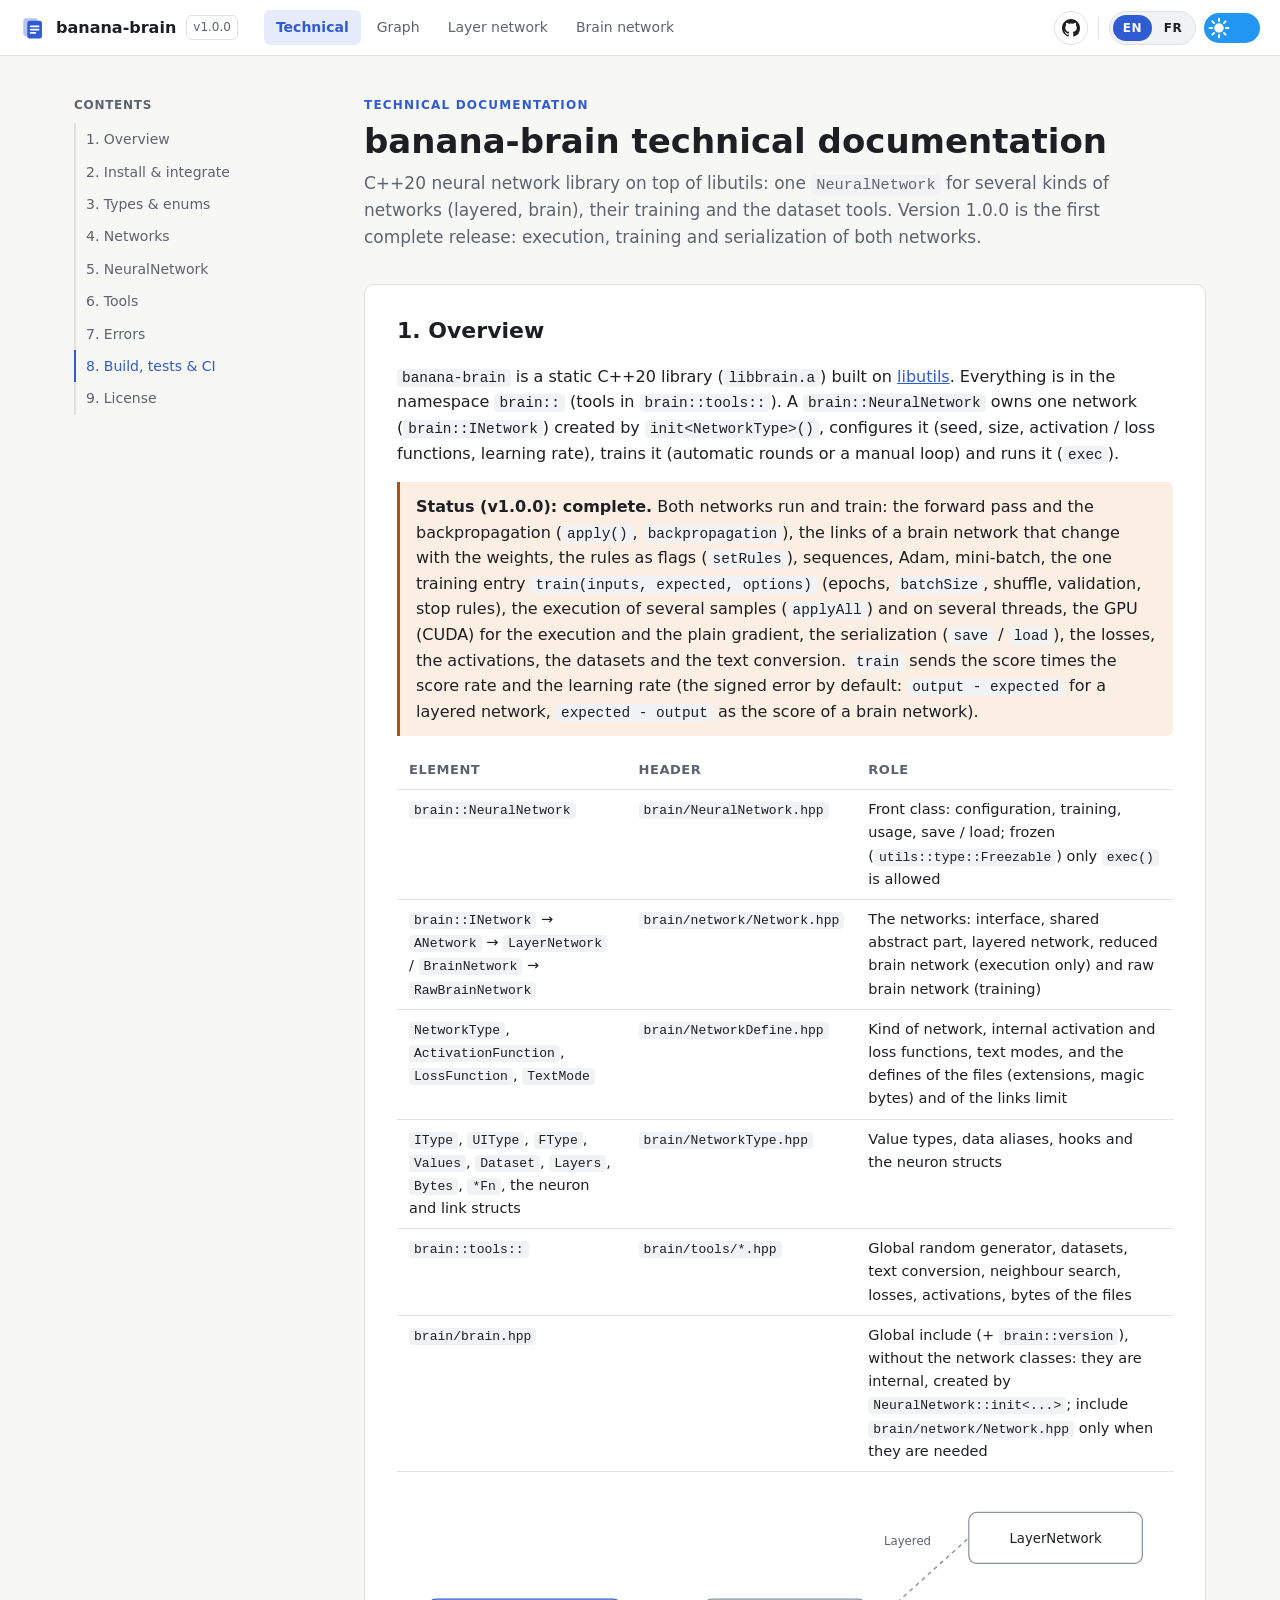
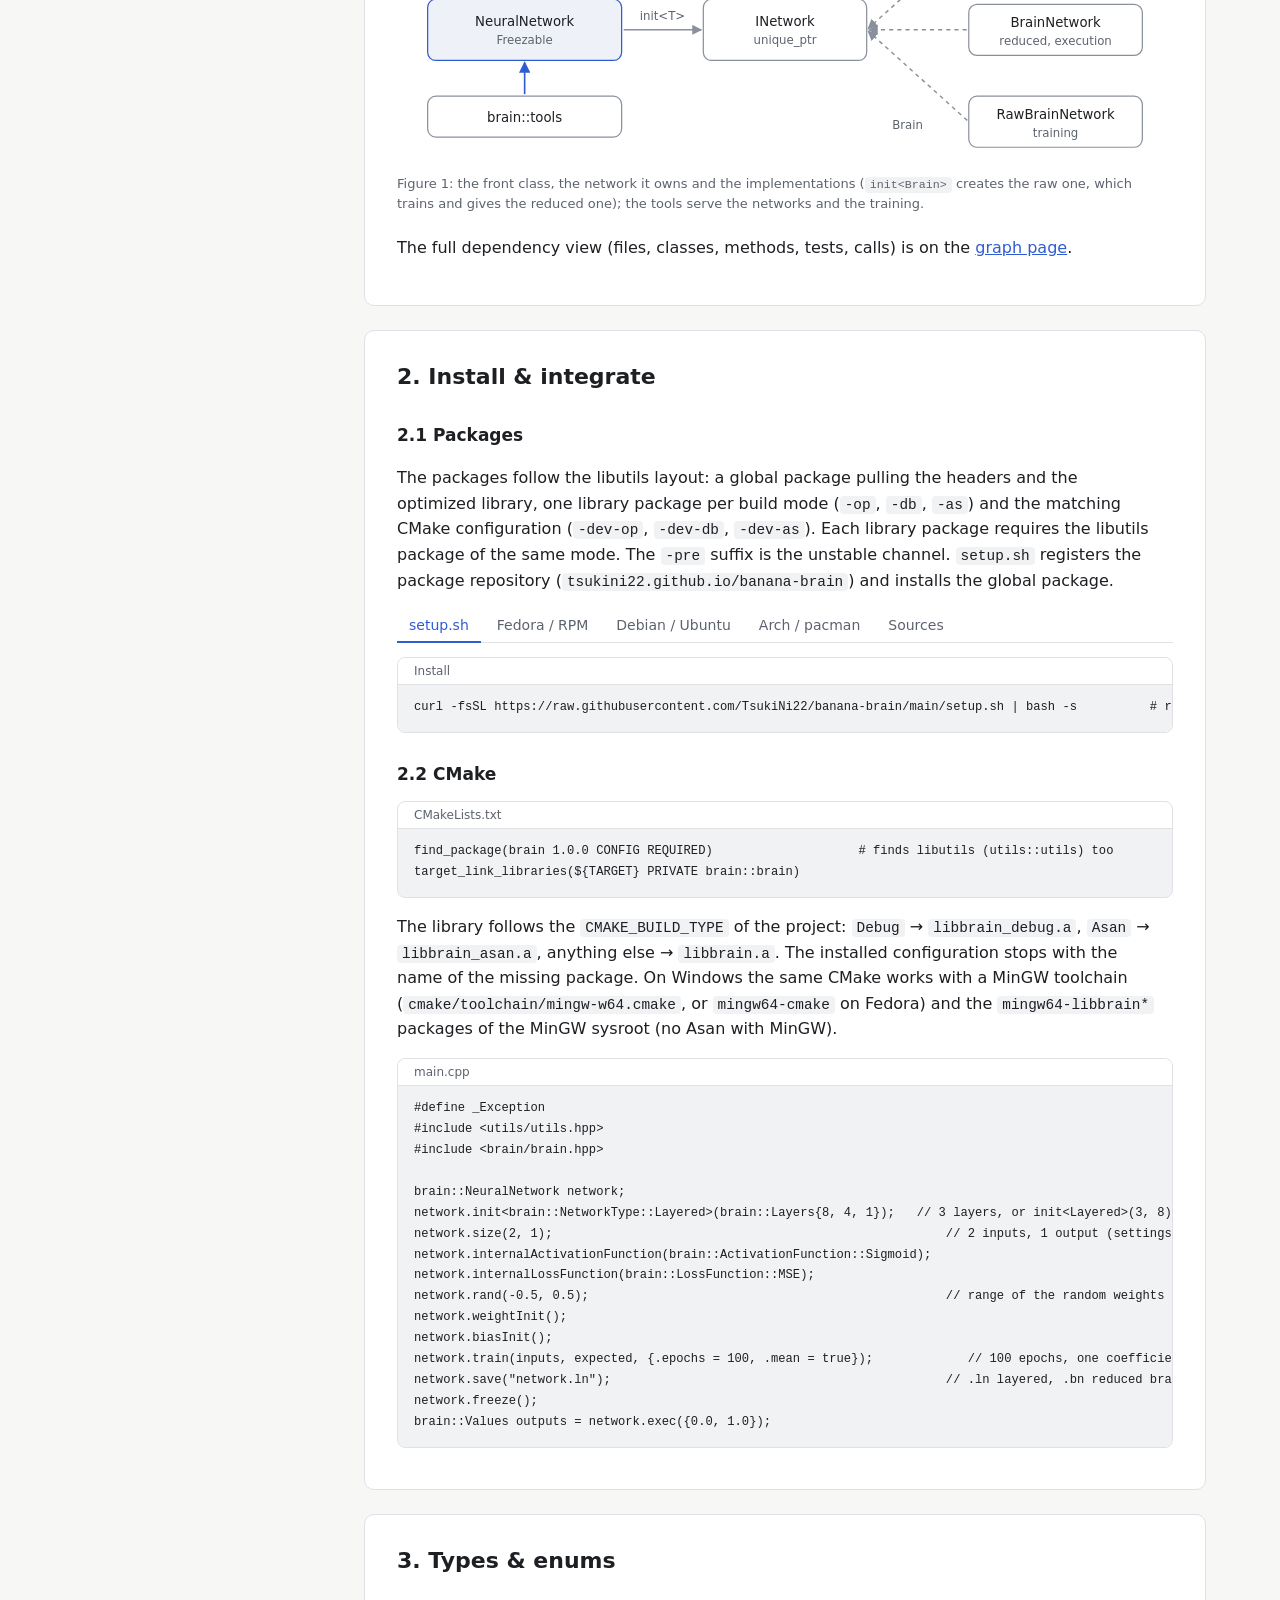
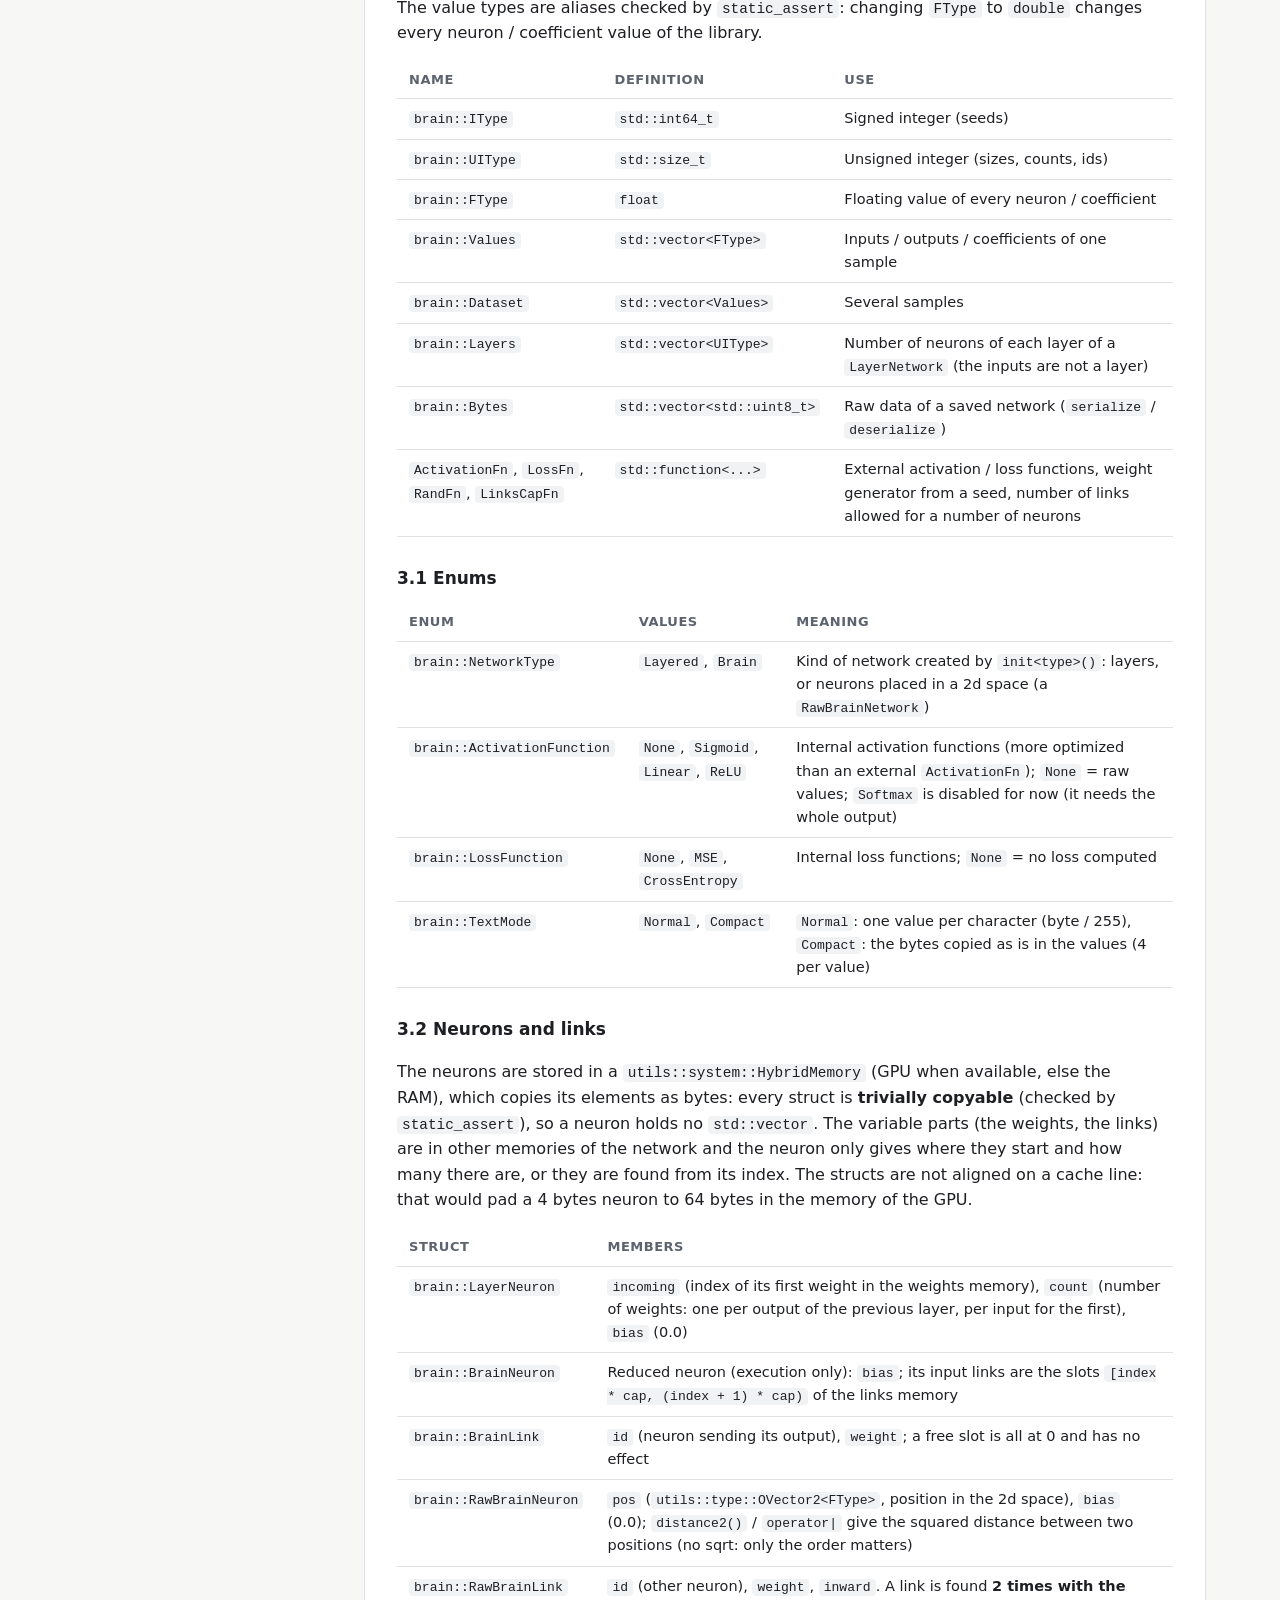
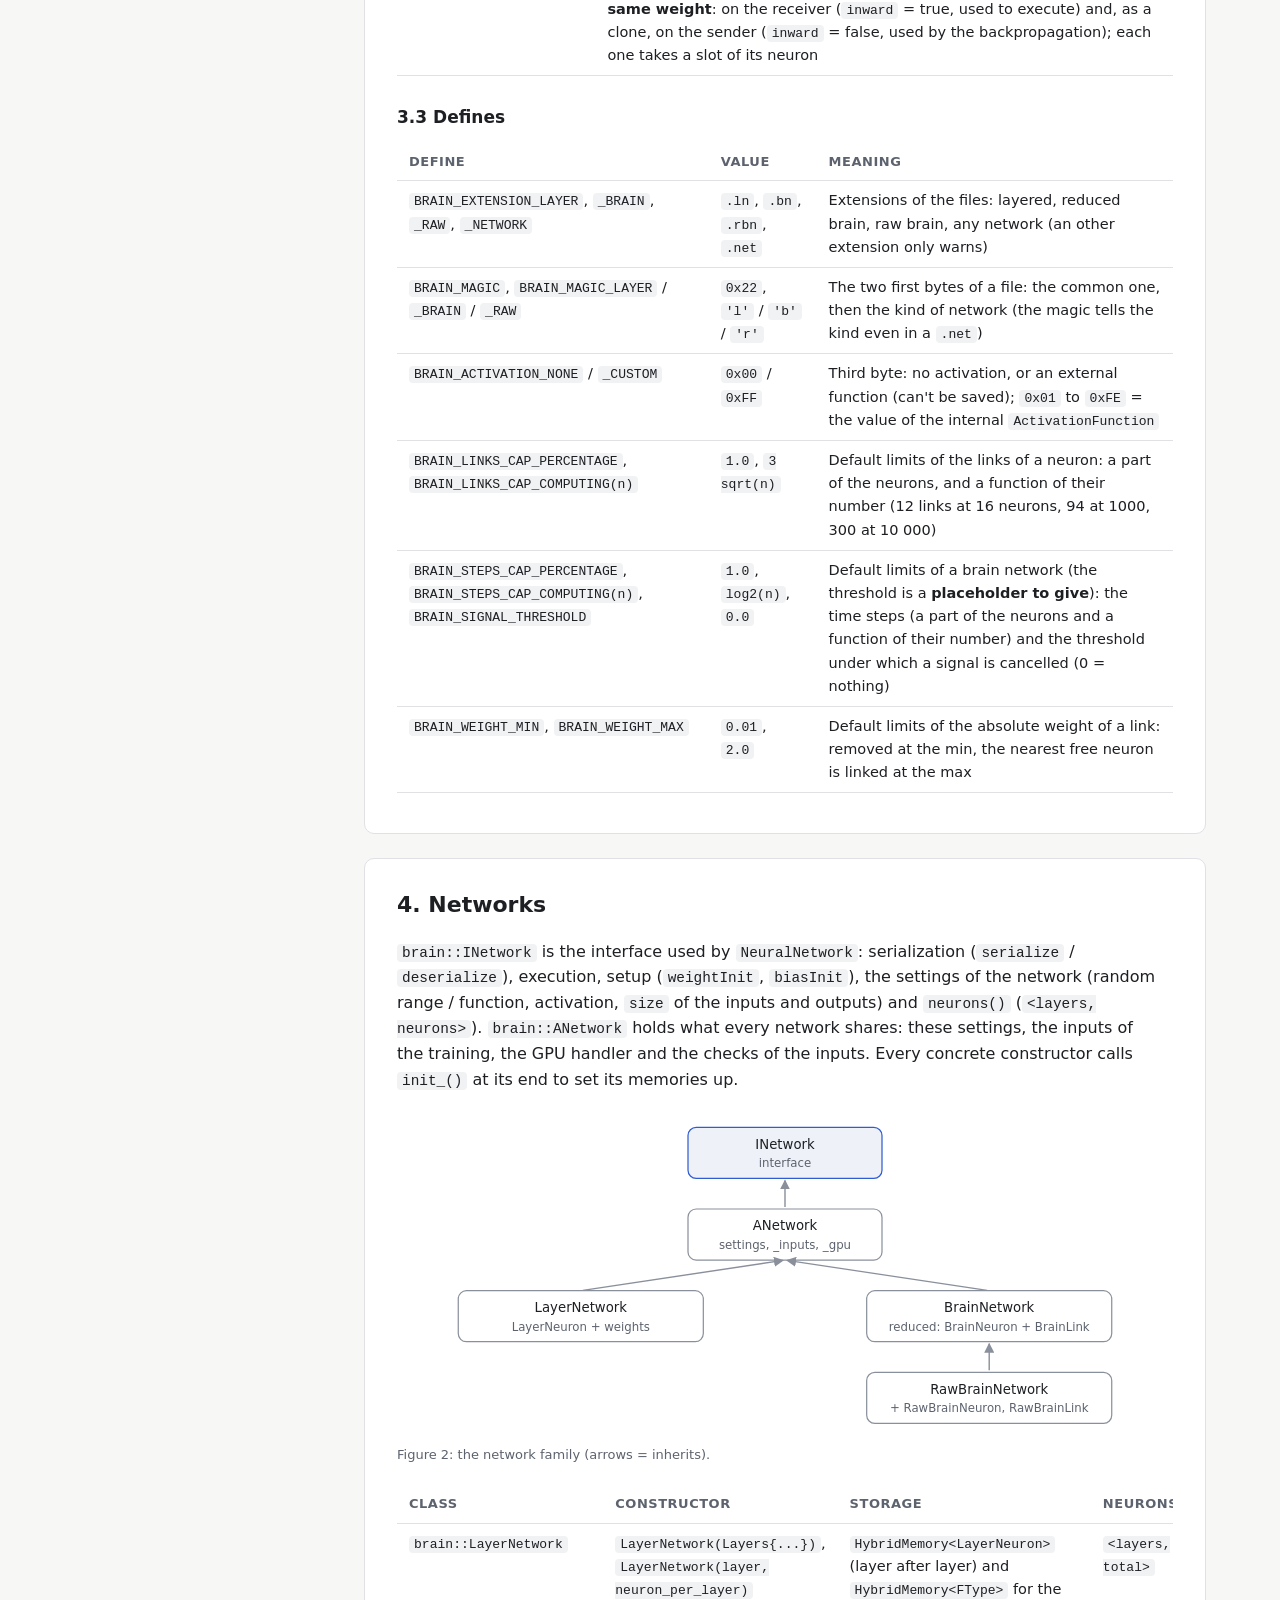
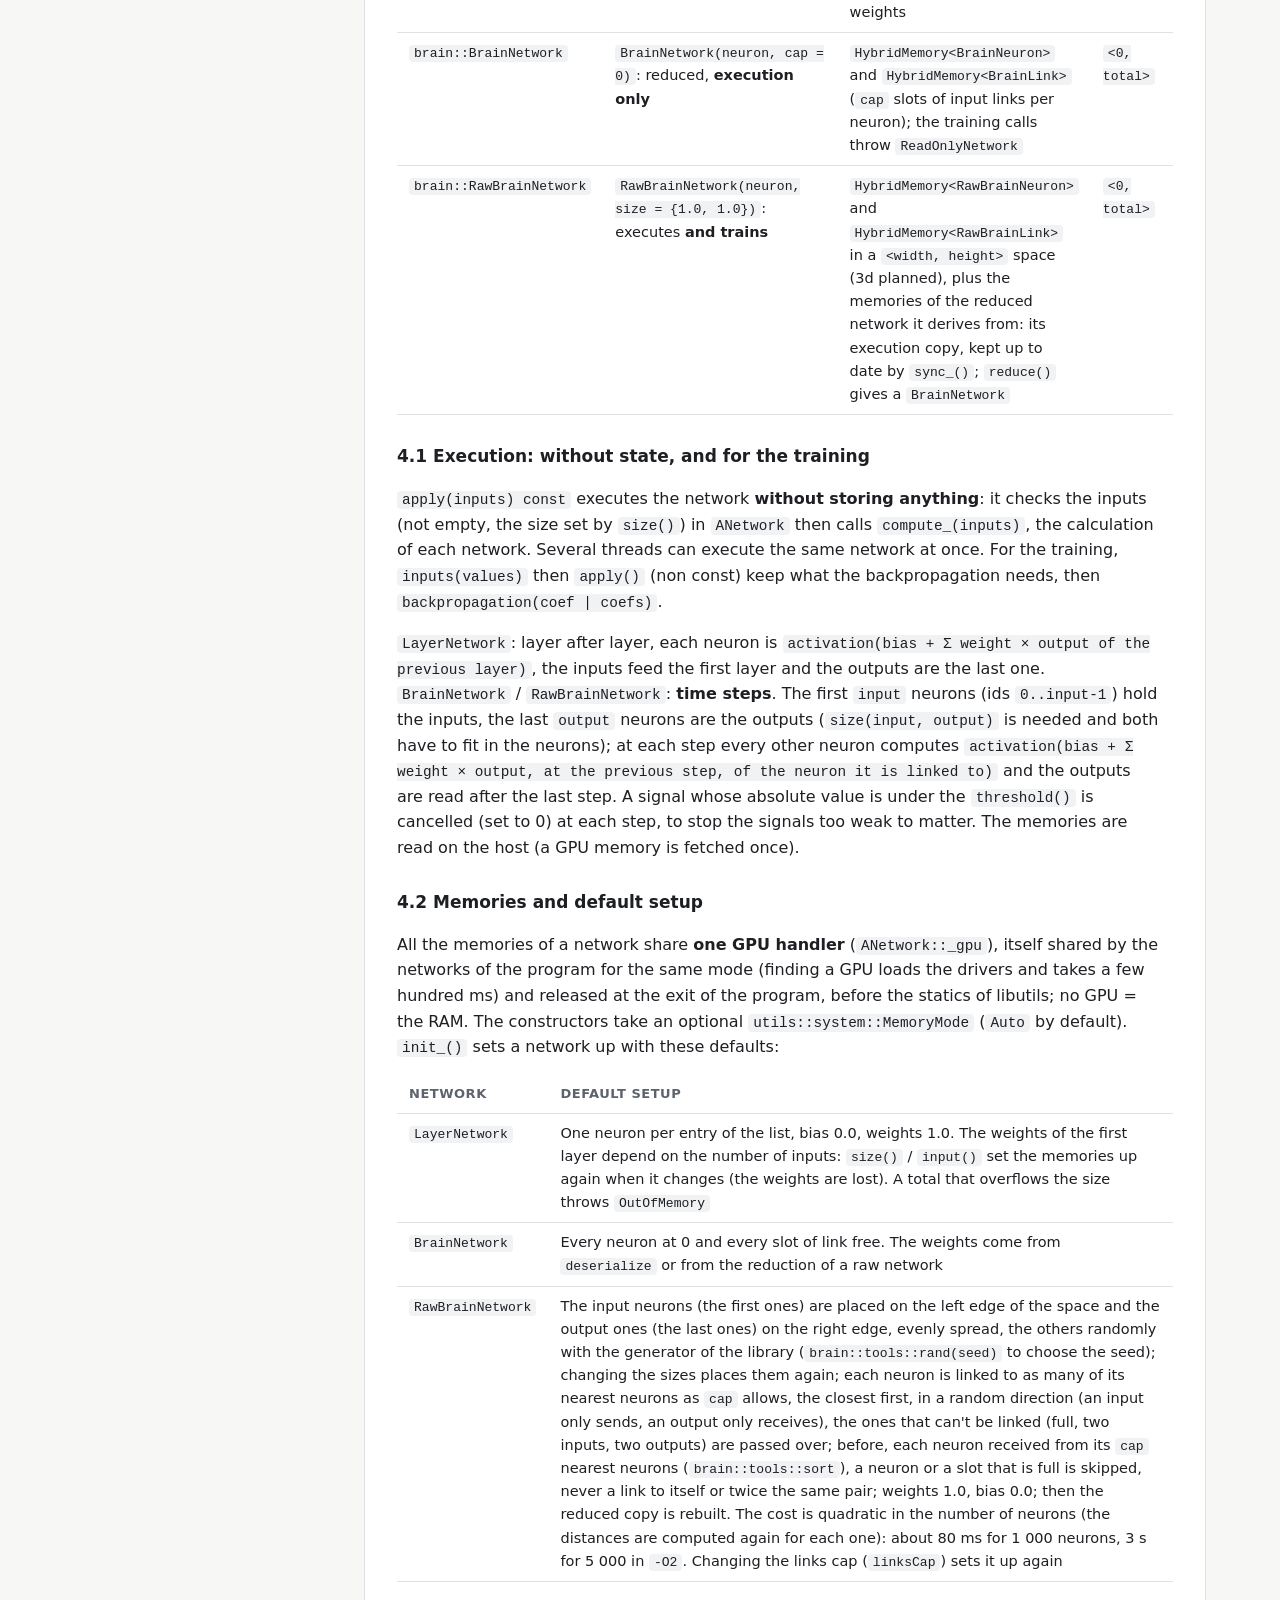
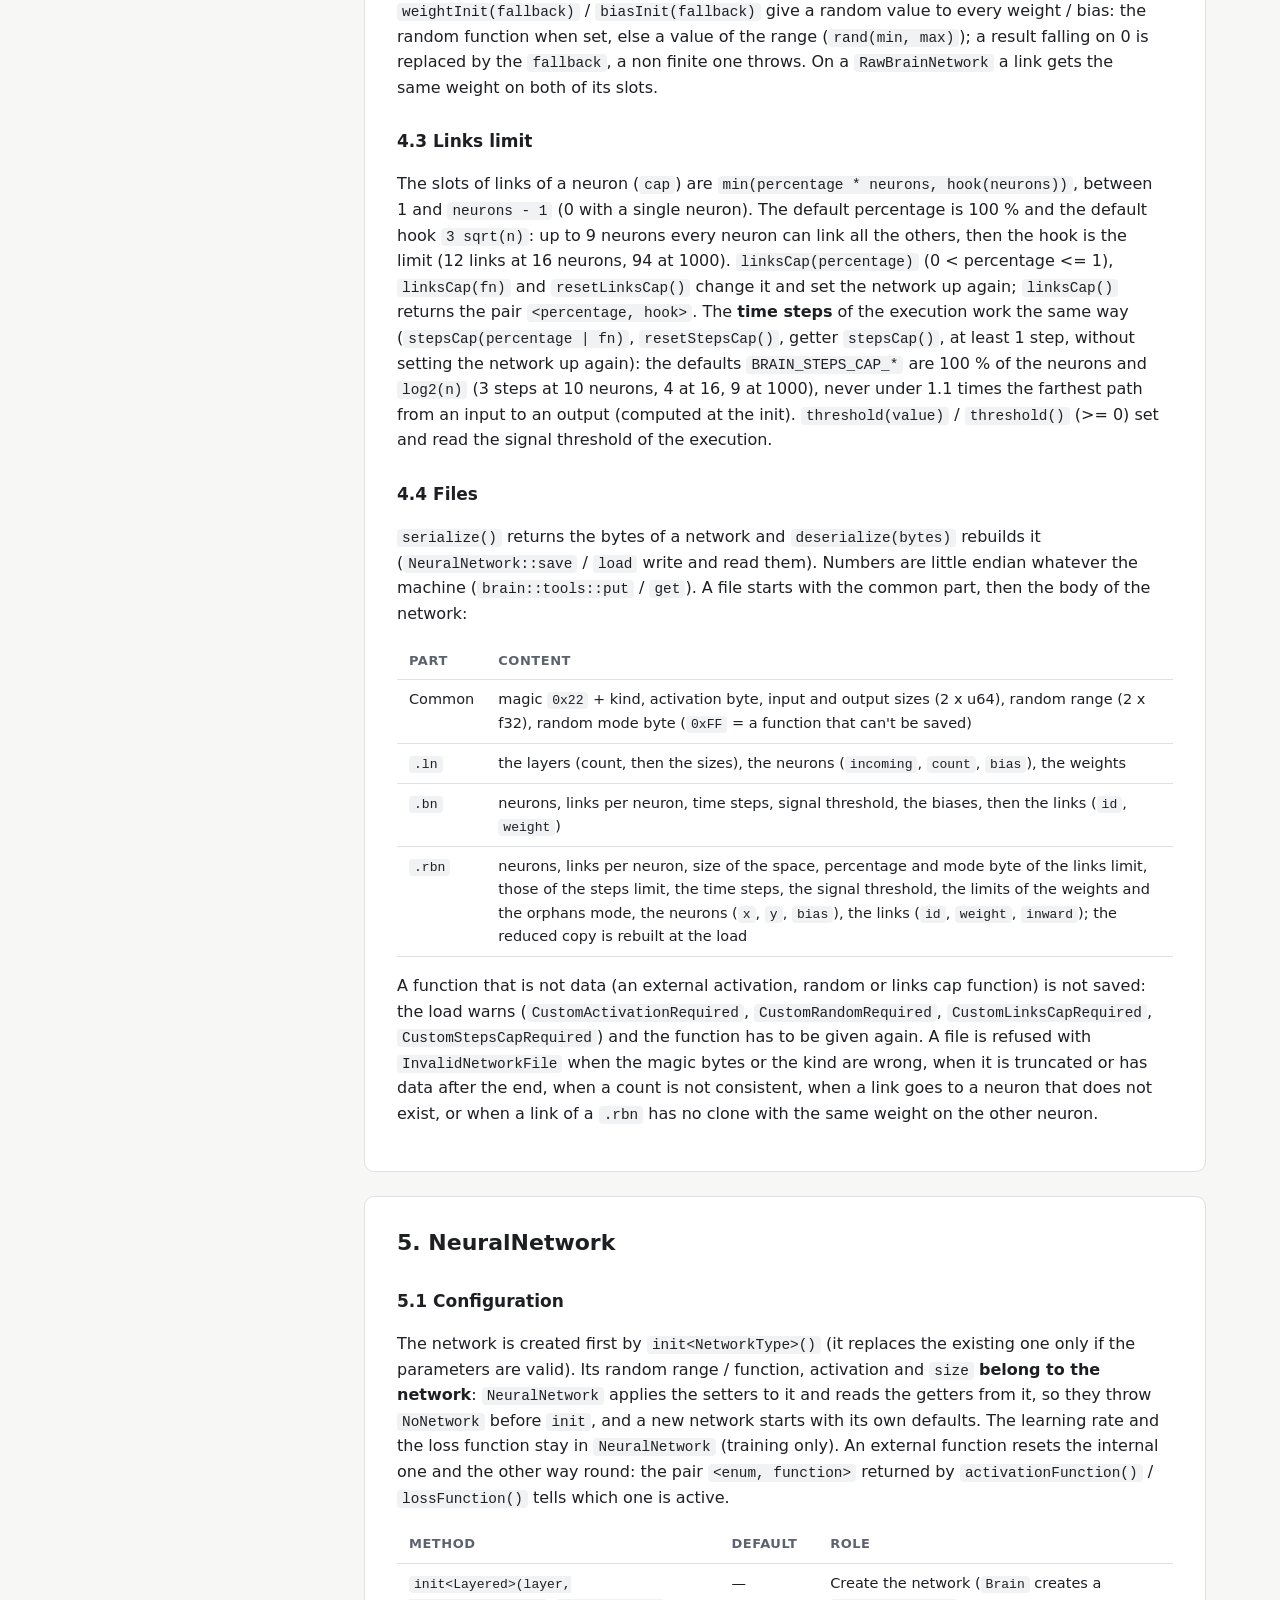
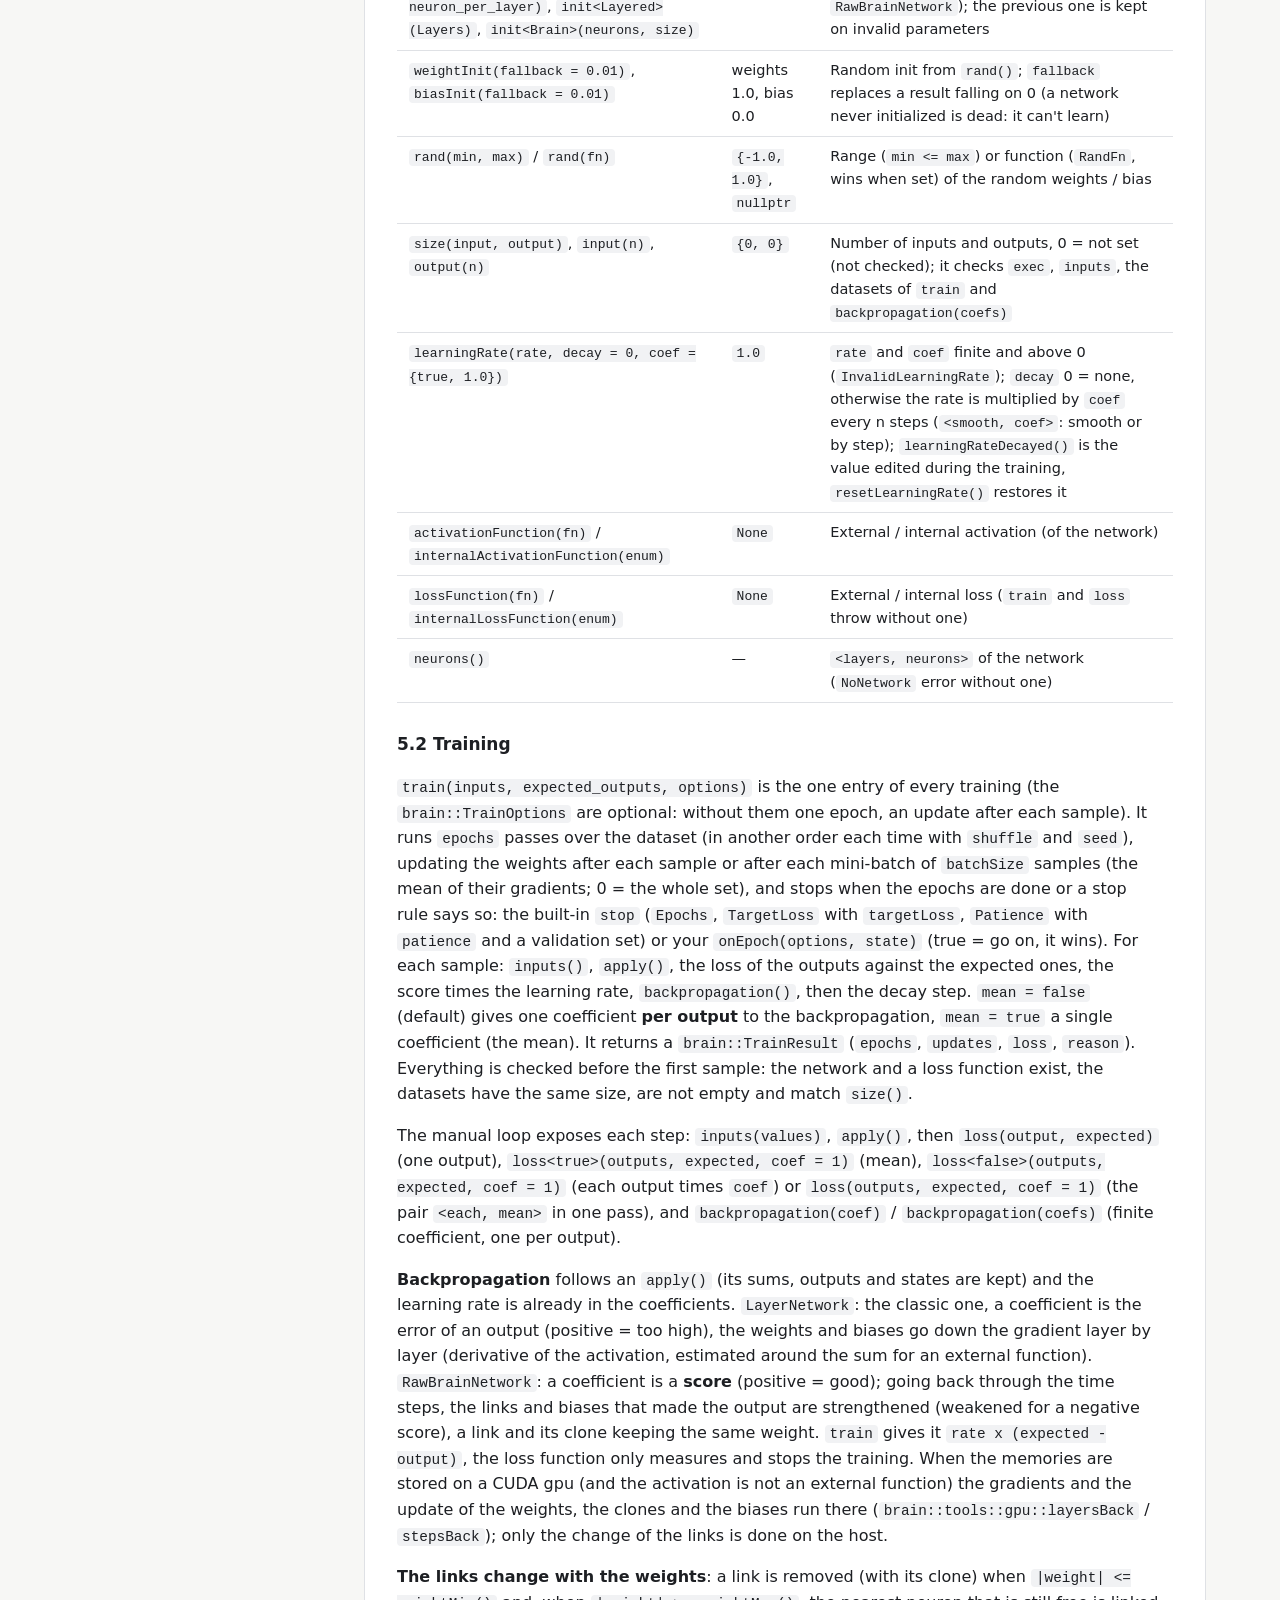
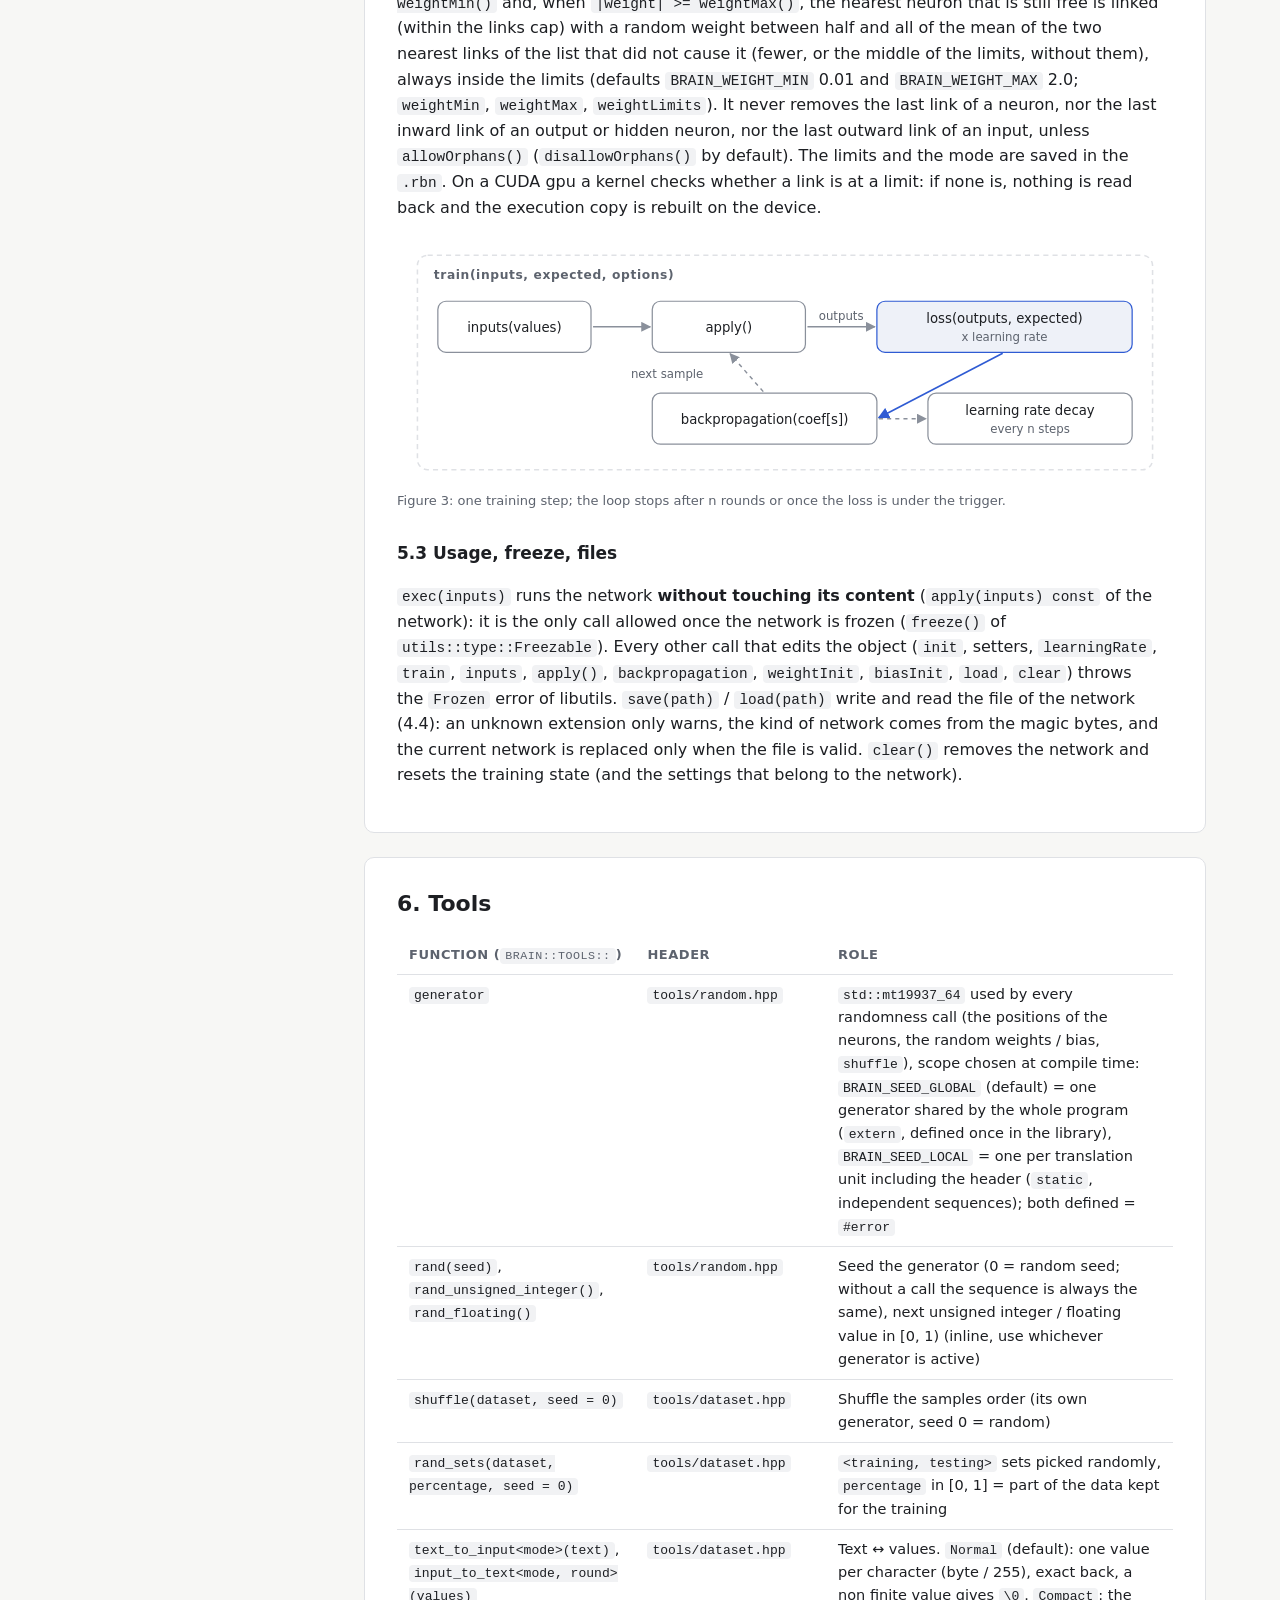
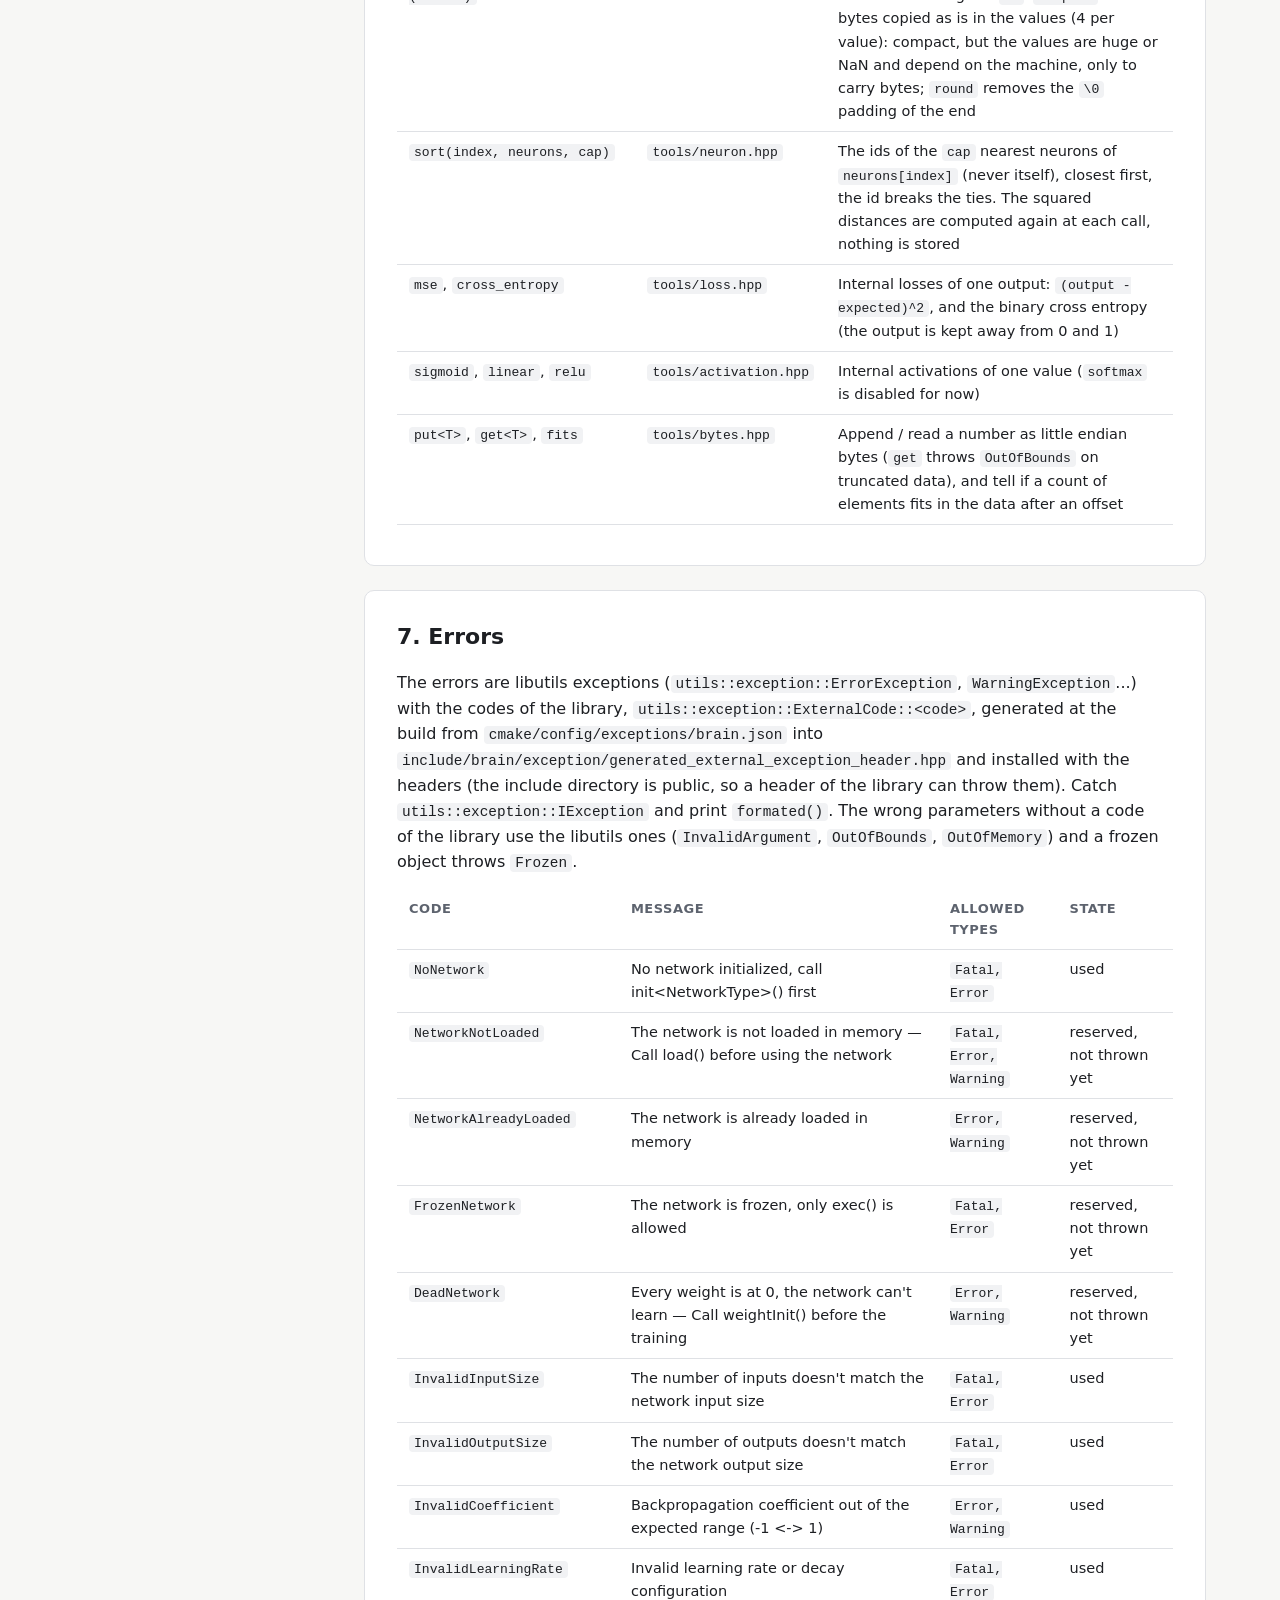
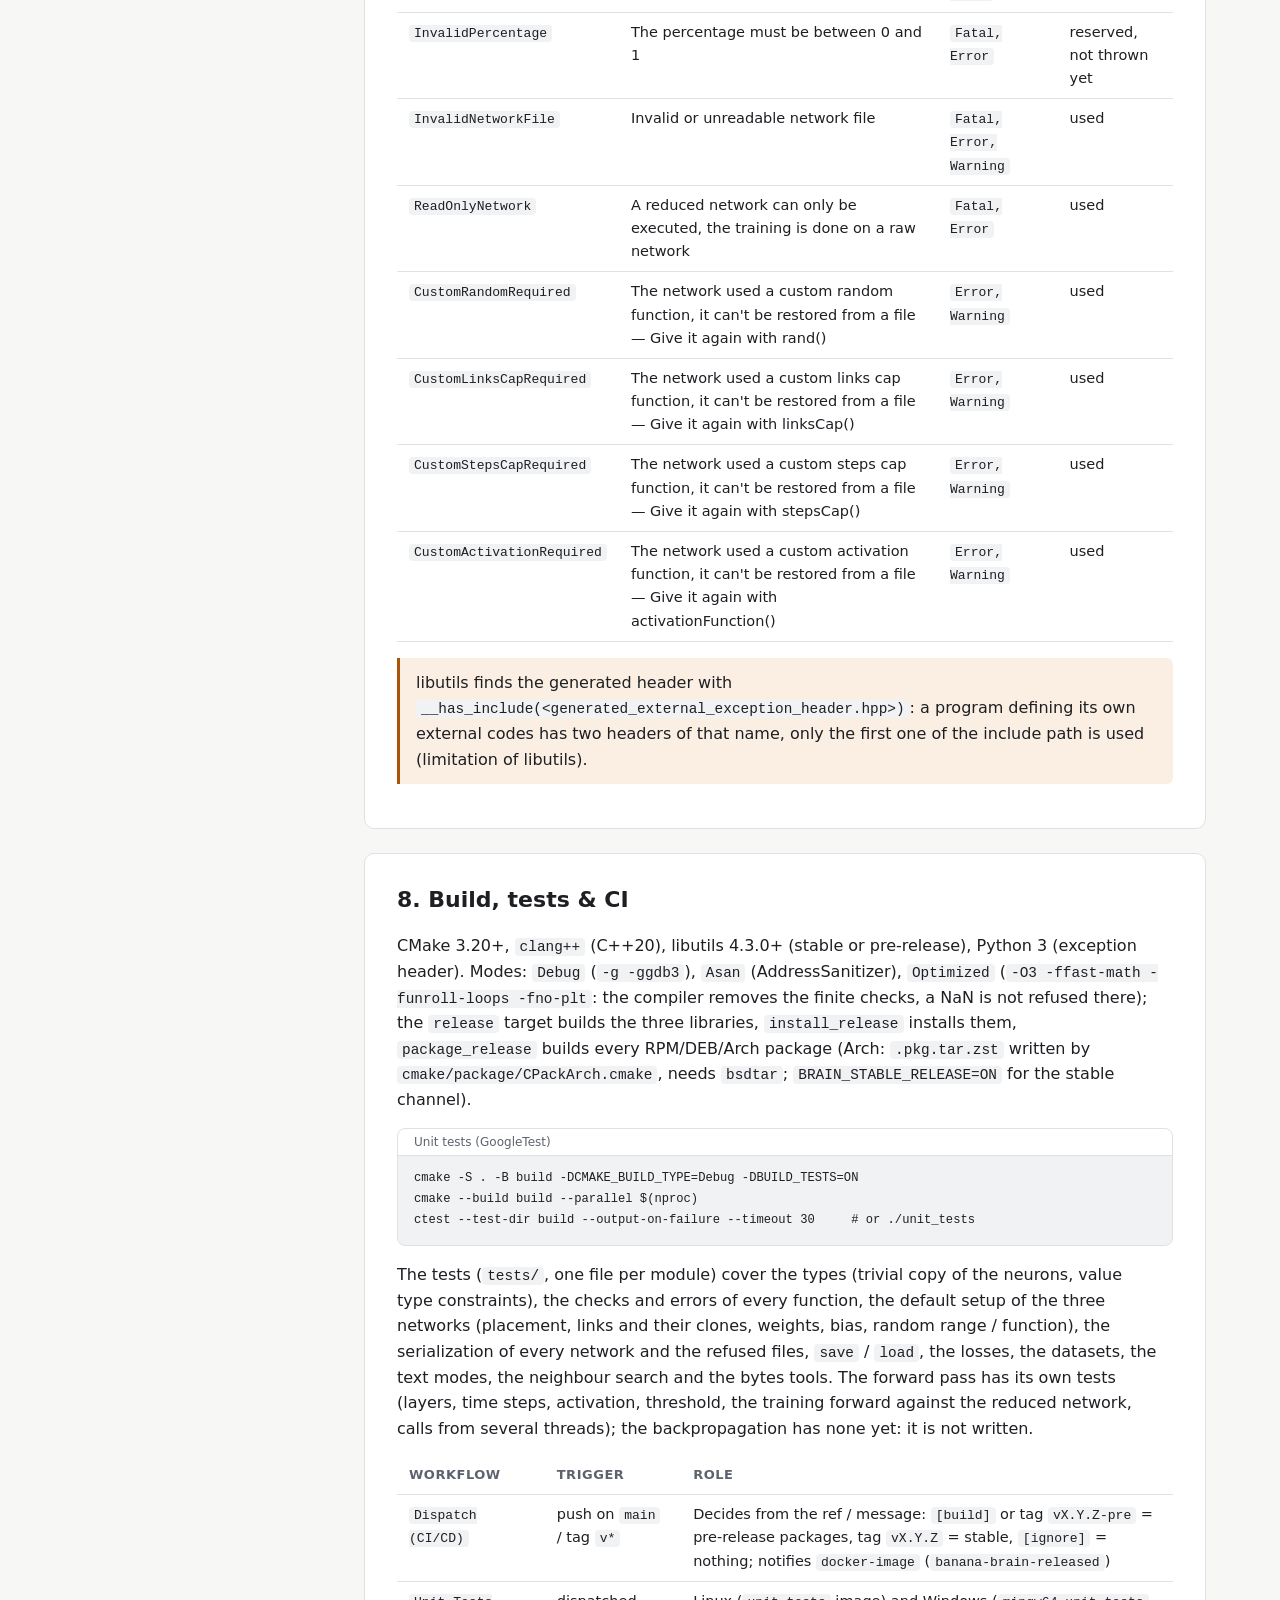
==== commit 8a6d3c6d: "docs(pages): update the documentation (d9c5a8321a735e255559a2cfa78b917bf0b66d43)" ====
--- a/docs/index.html
+++ b/docs/index.html
@@ -421,7 +421,7 @@
     <button type="button" data-tab="src"><span data-lang="en">Sources</span><span data-lang="fr">Sources</span></button>
   </div>
   <div class="ctab-panel" data-tabs="install" data-tab="script">
-<pre data-title="Install"><code>curl -fsSL https://raw.githubusercontent.com/TsukiNi22/banana-brain/main/setup.sh | bash -s          # --pre, --no-install, --no-sudo</code></pre>
+<pre data-title="Install"><code>curl -fsSL https://raw.githubusercontent.com/TsukiNi22/banana-brain/main/setup.sh | bash -s          # repository + GPG key only, --install, --pre, --windows, --no-sudo</code></pre>
   </div>
   <div class="ctab-panel" data-tabs="install" data-tab="rpm">
 <pre data-title="Install"><code>sudo dnf install libbrain                 # libbrain-dev + libbrain-op
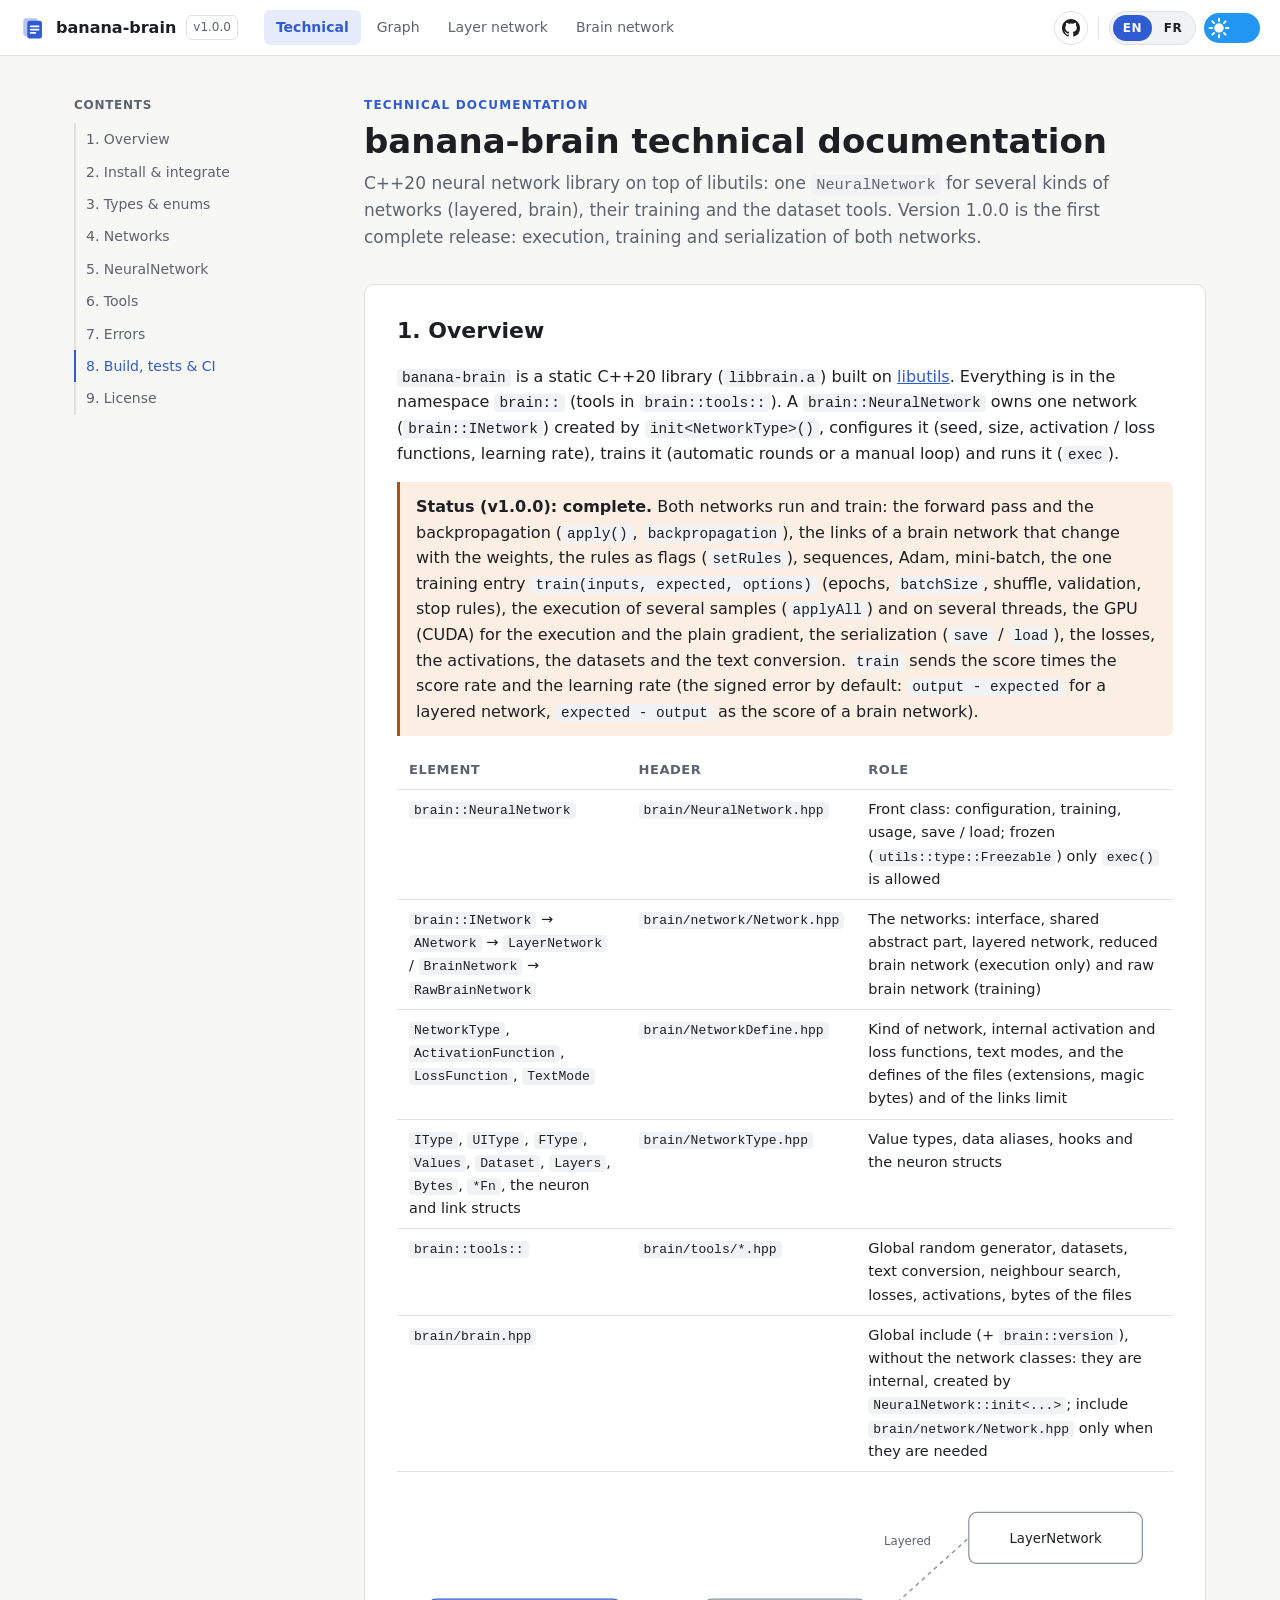
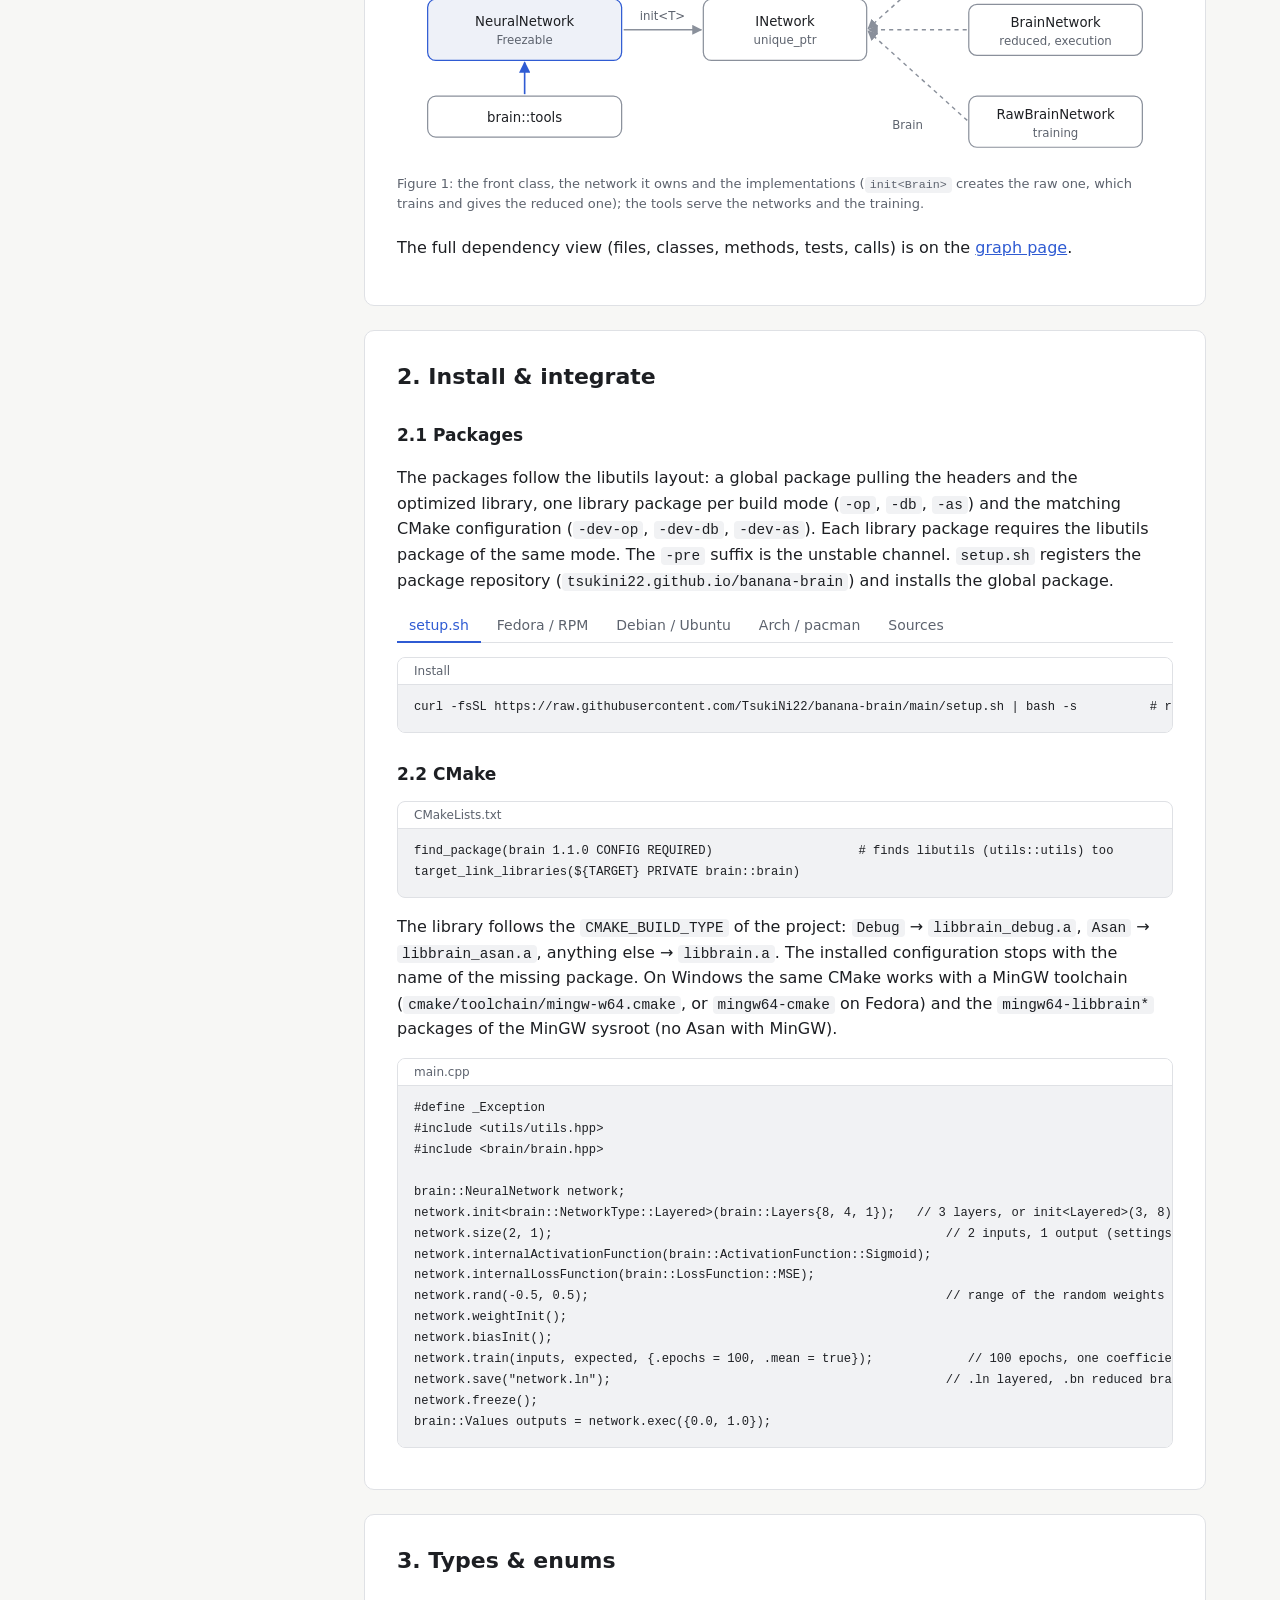
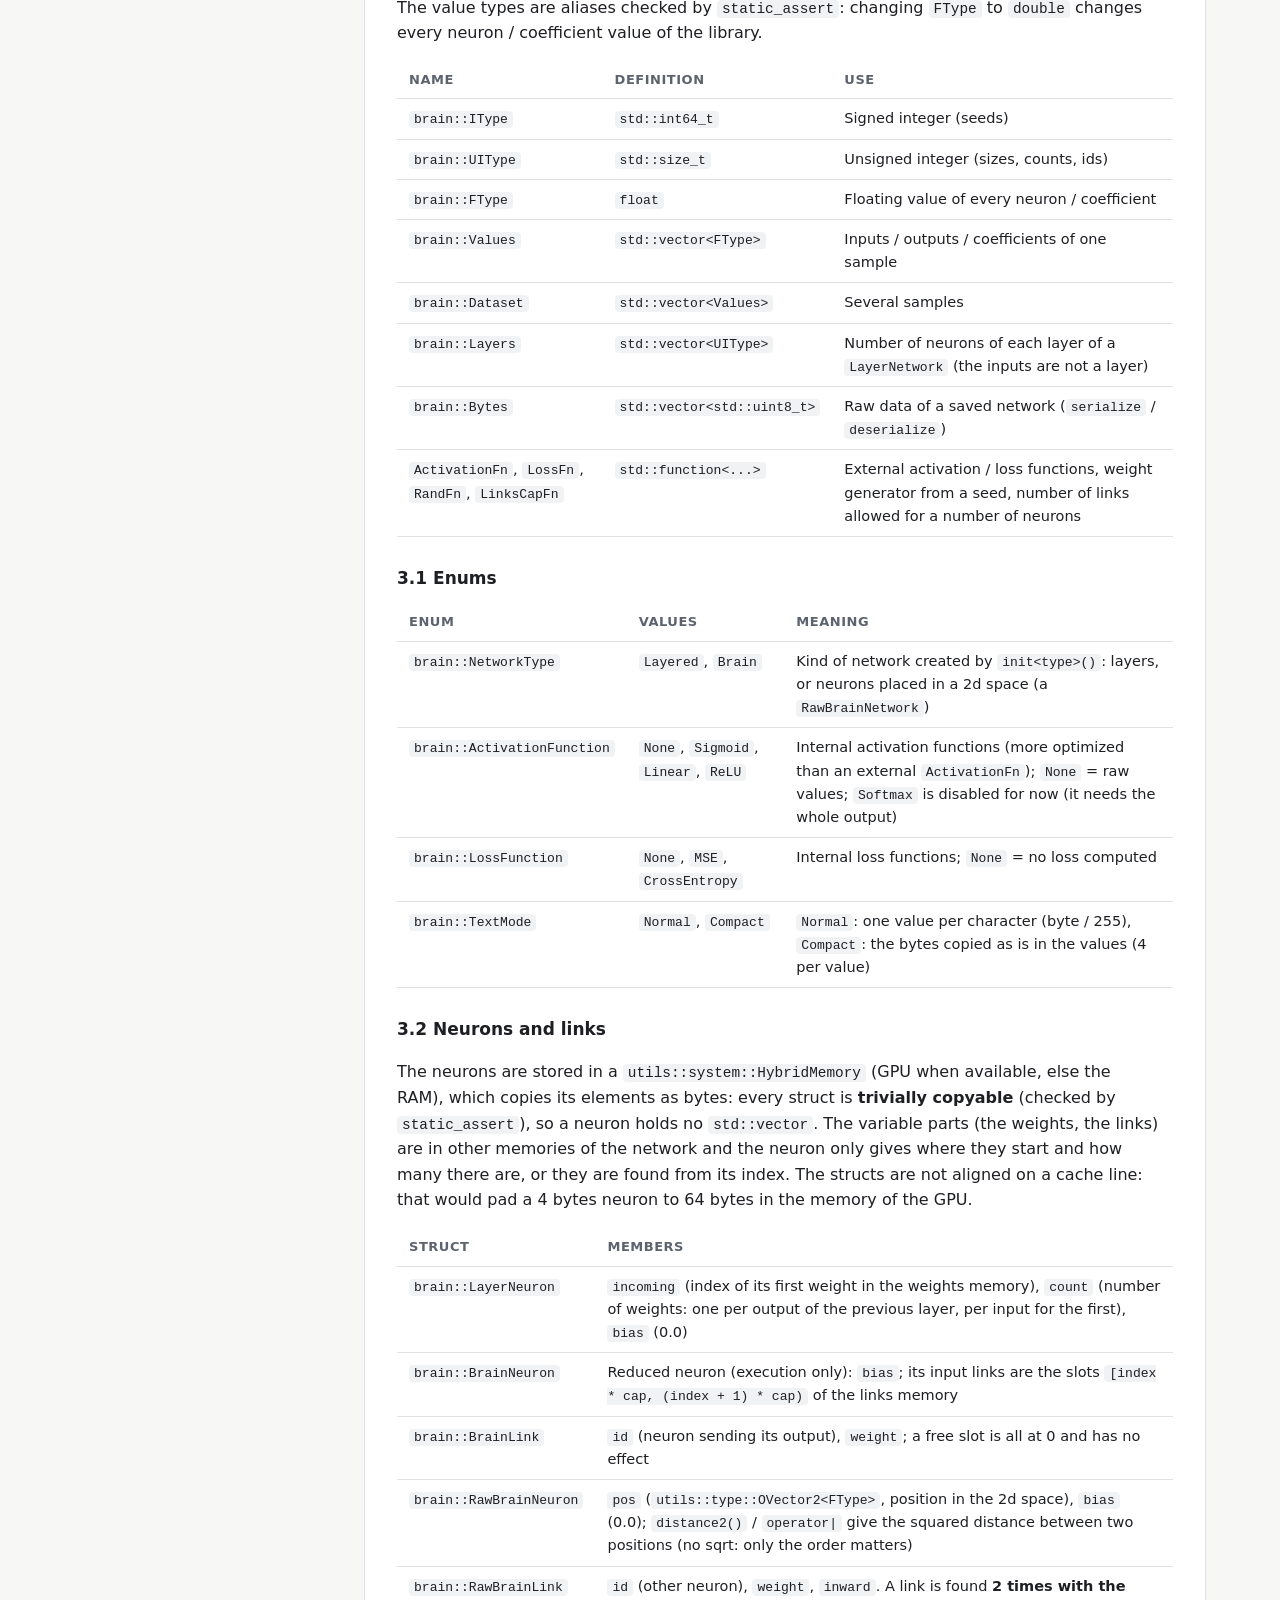
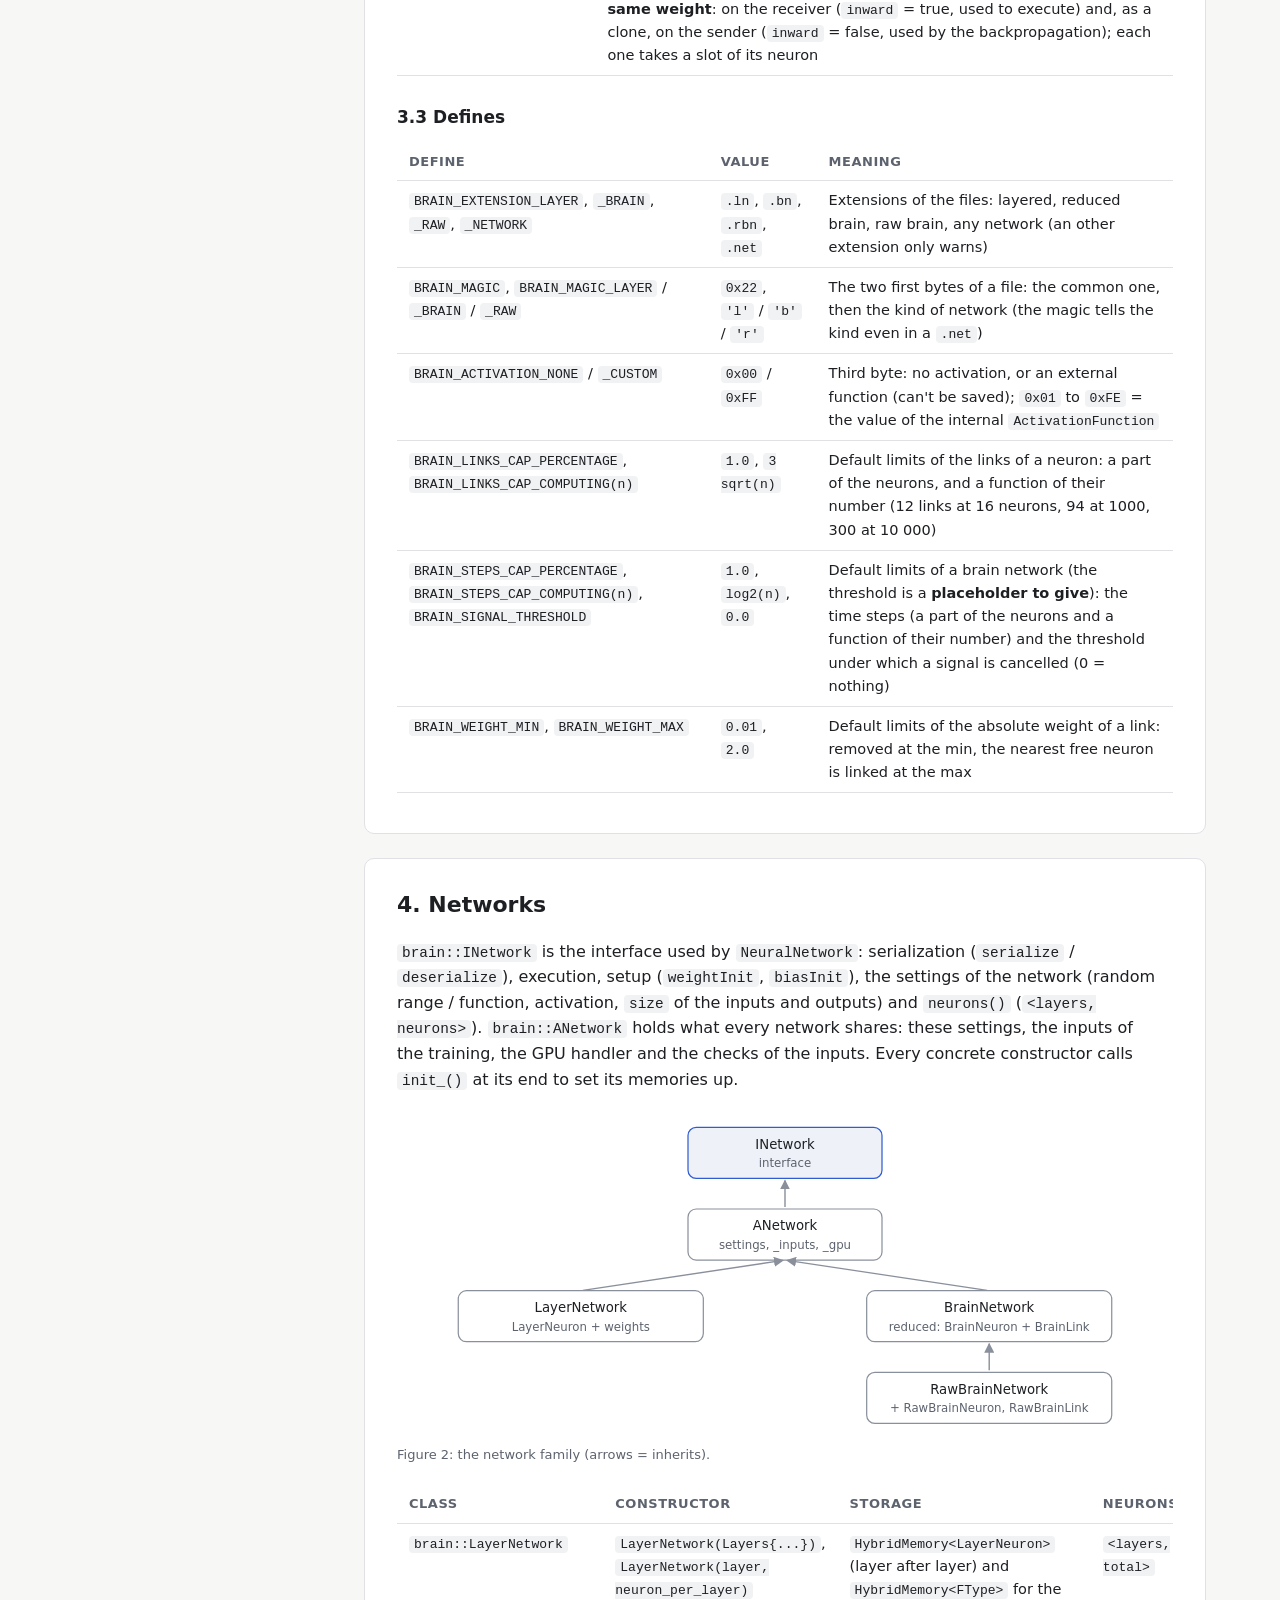
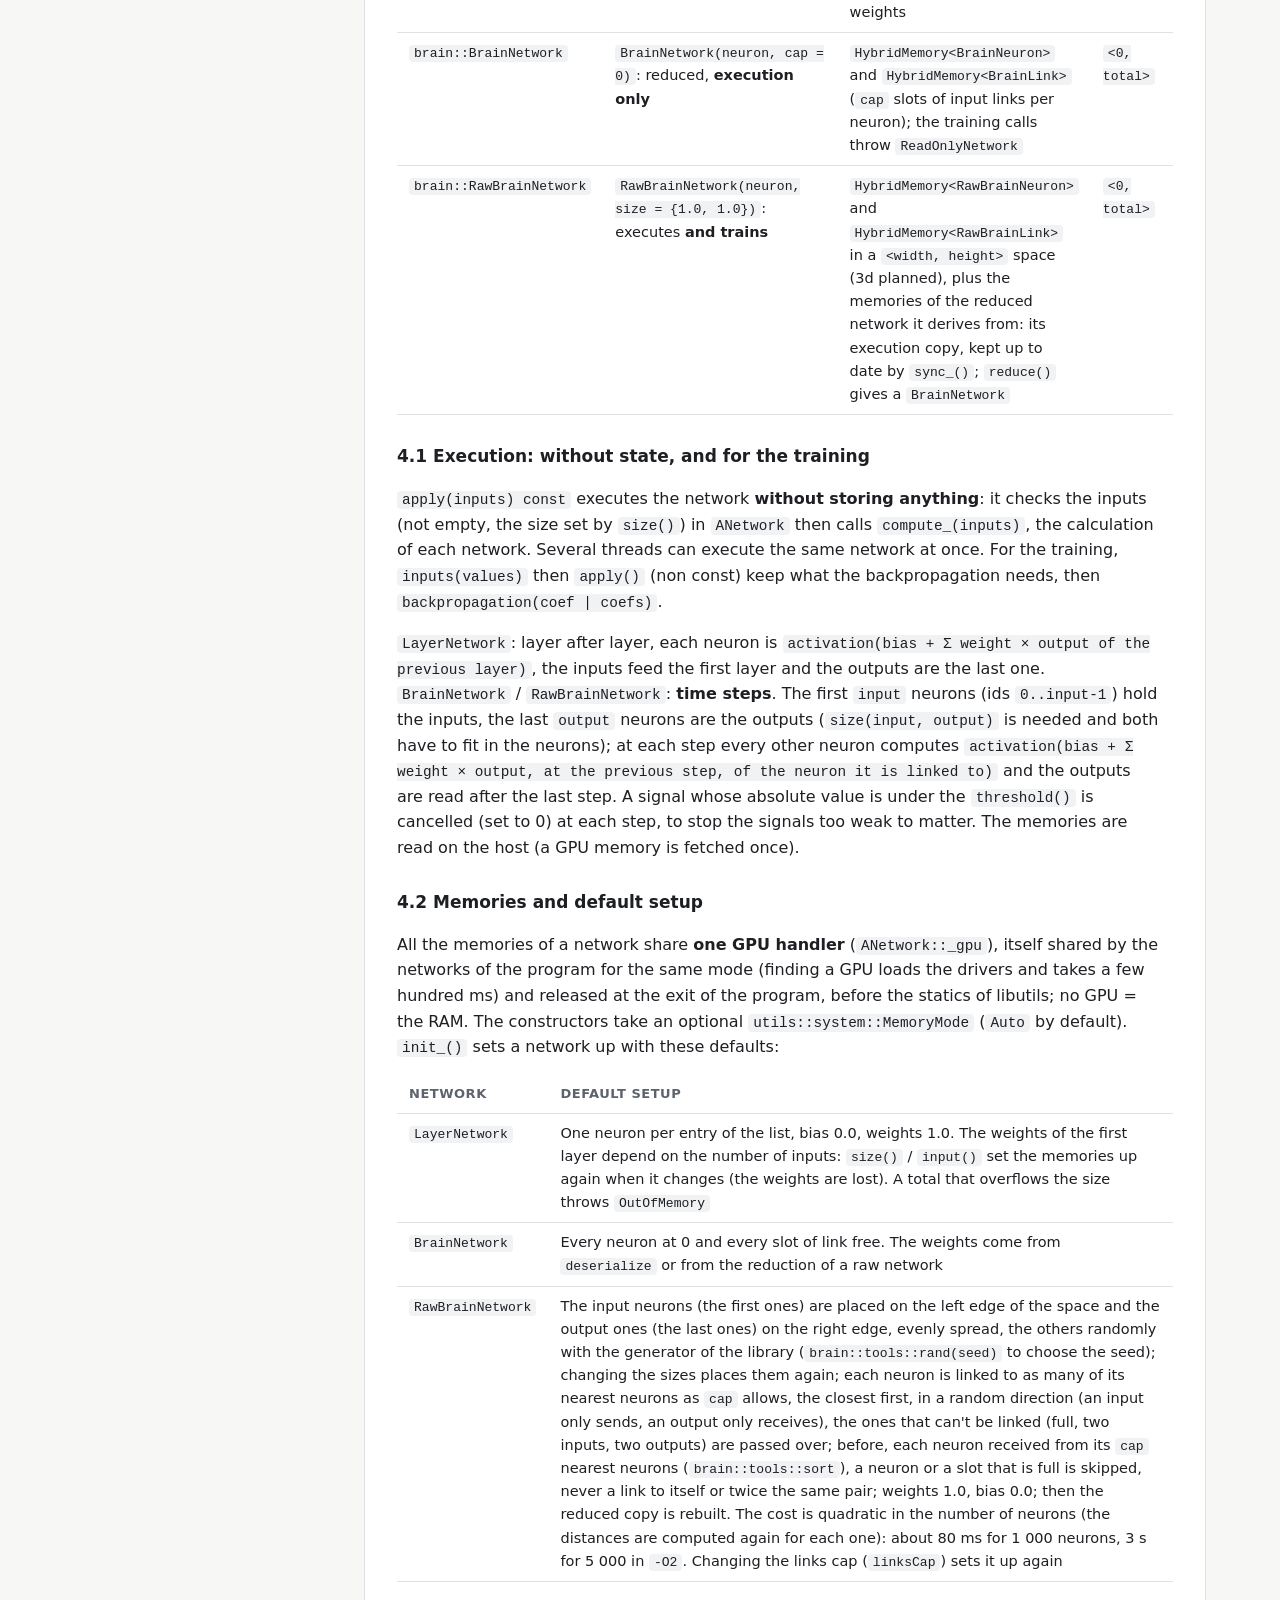
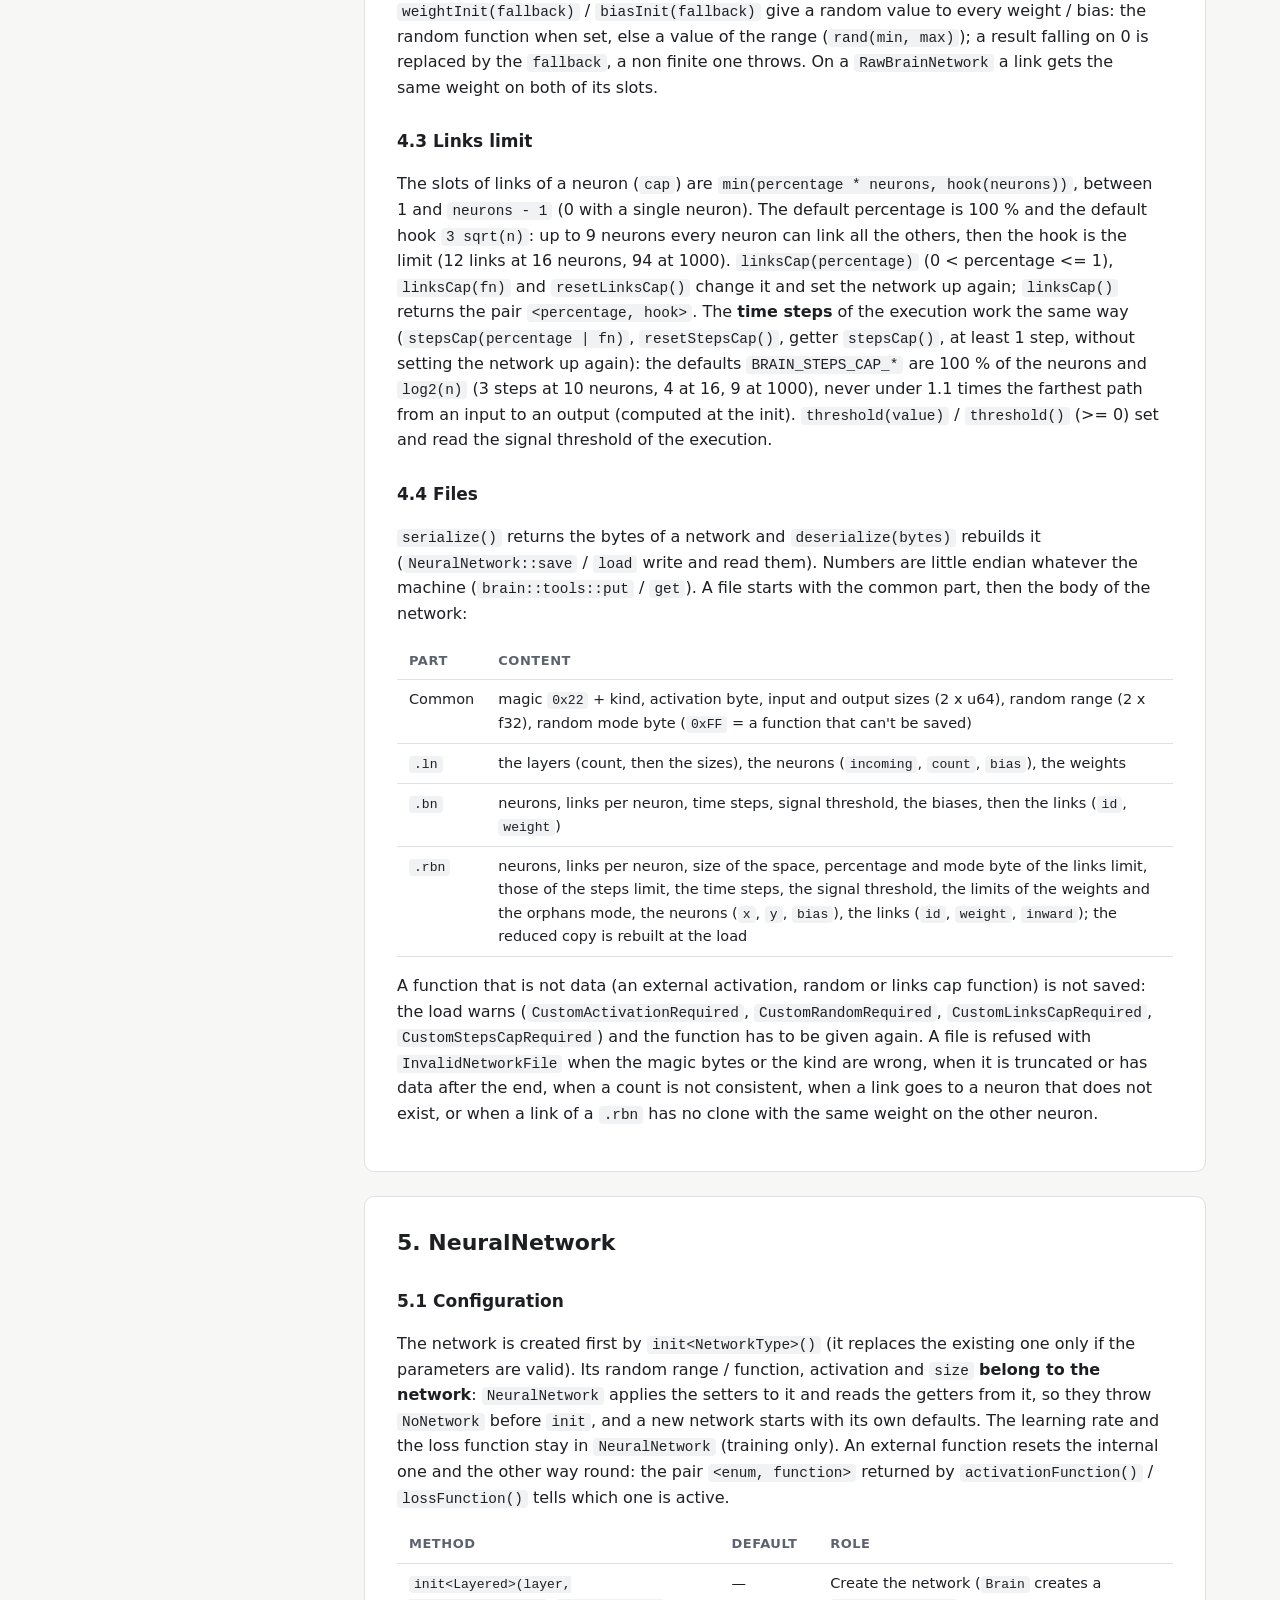
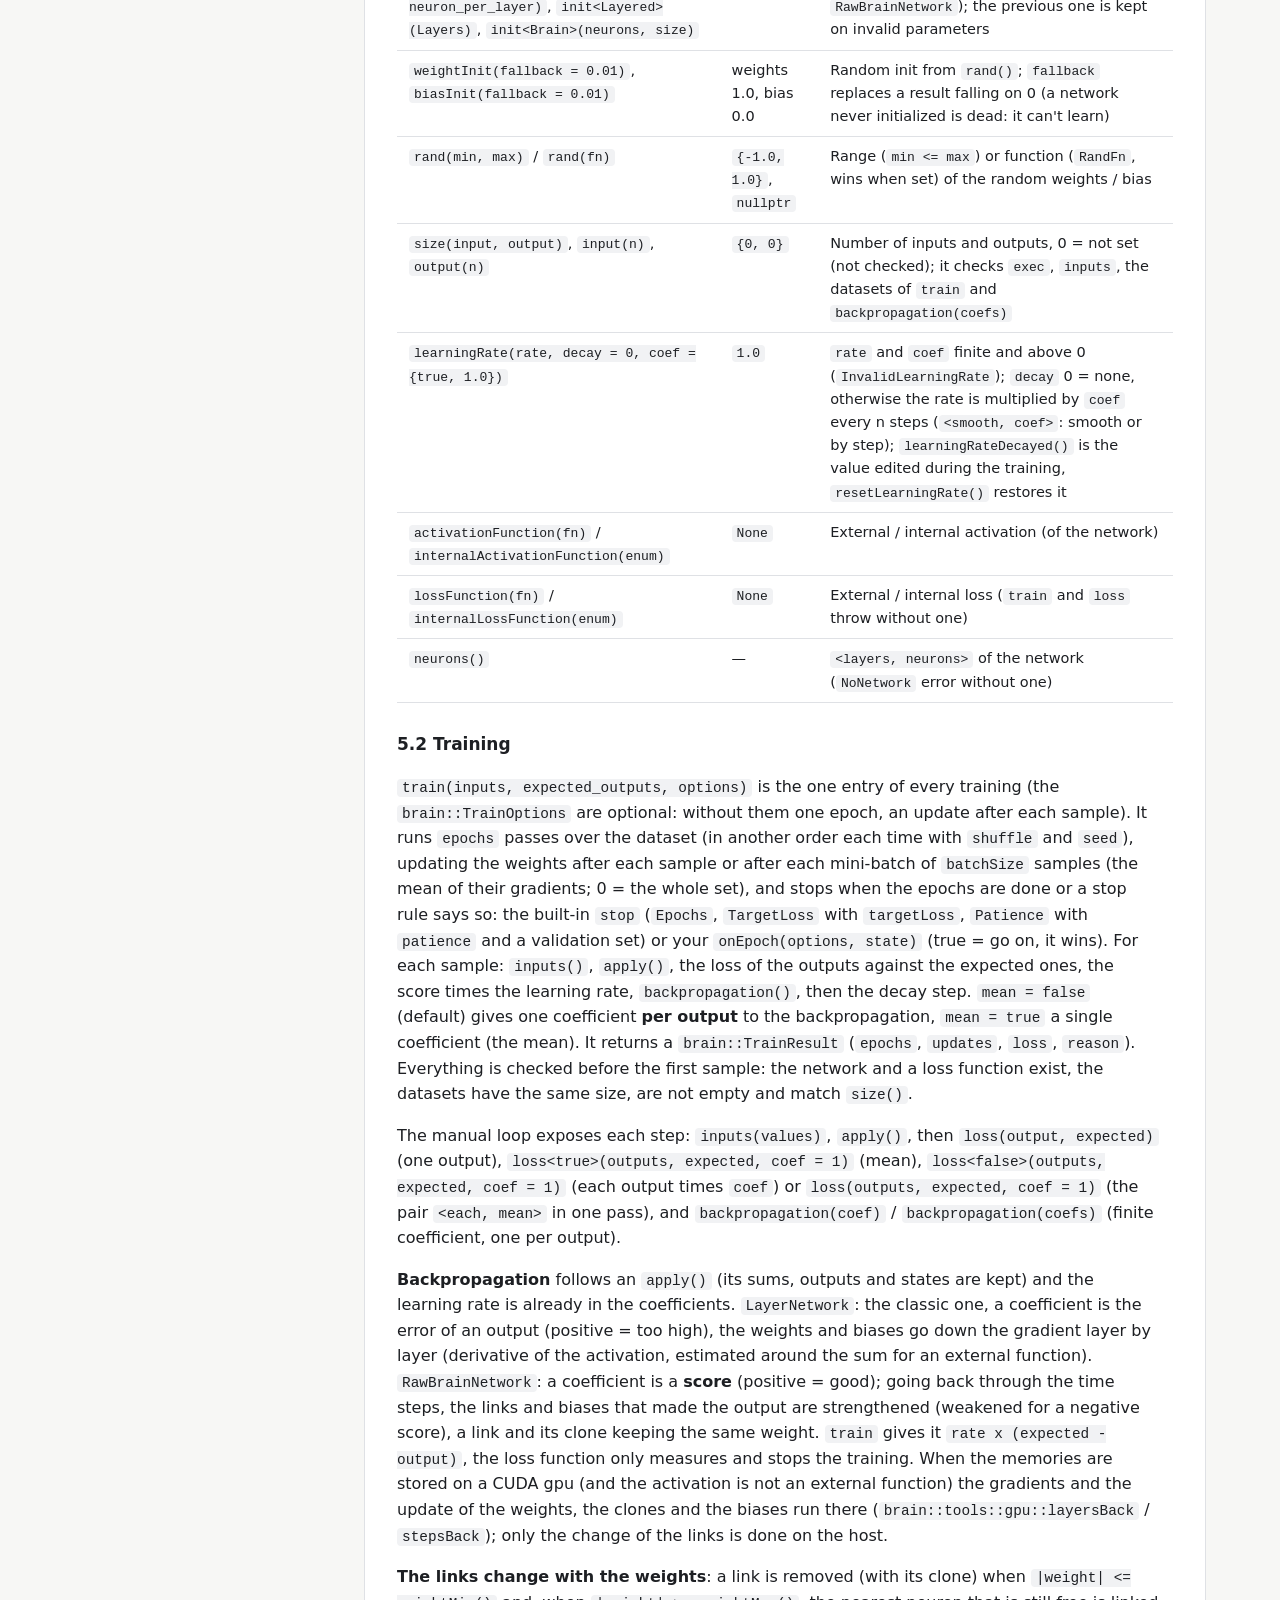
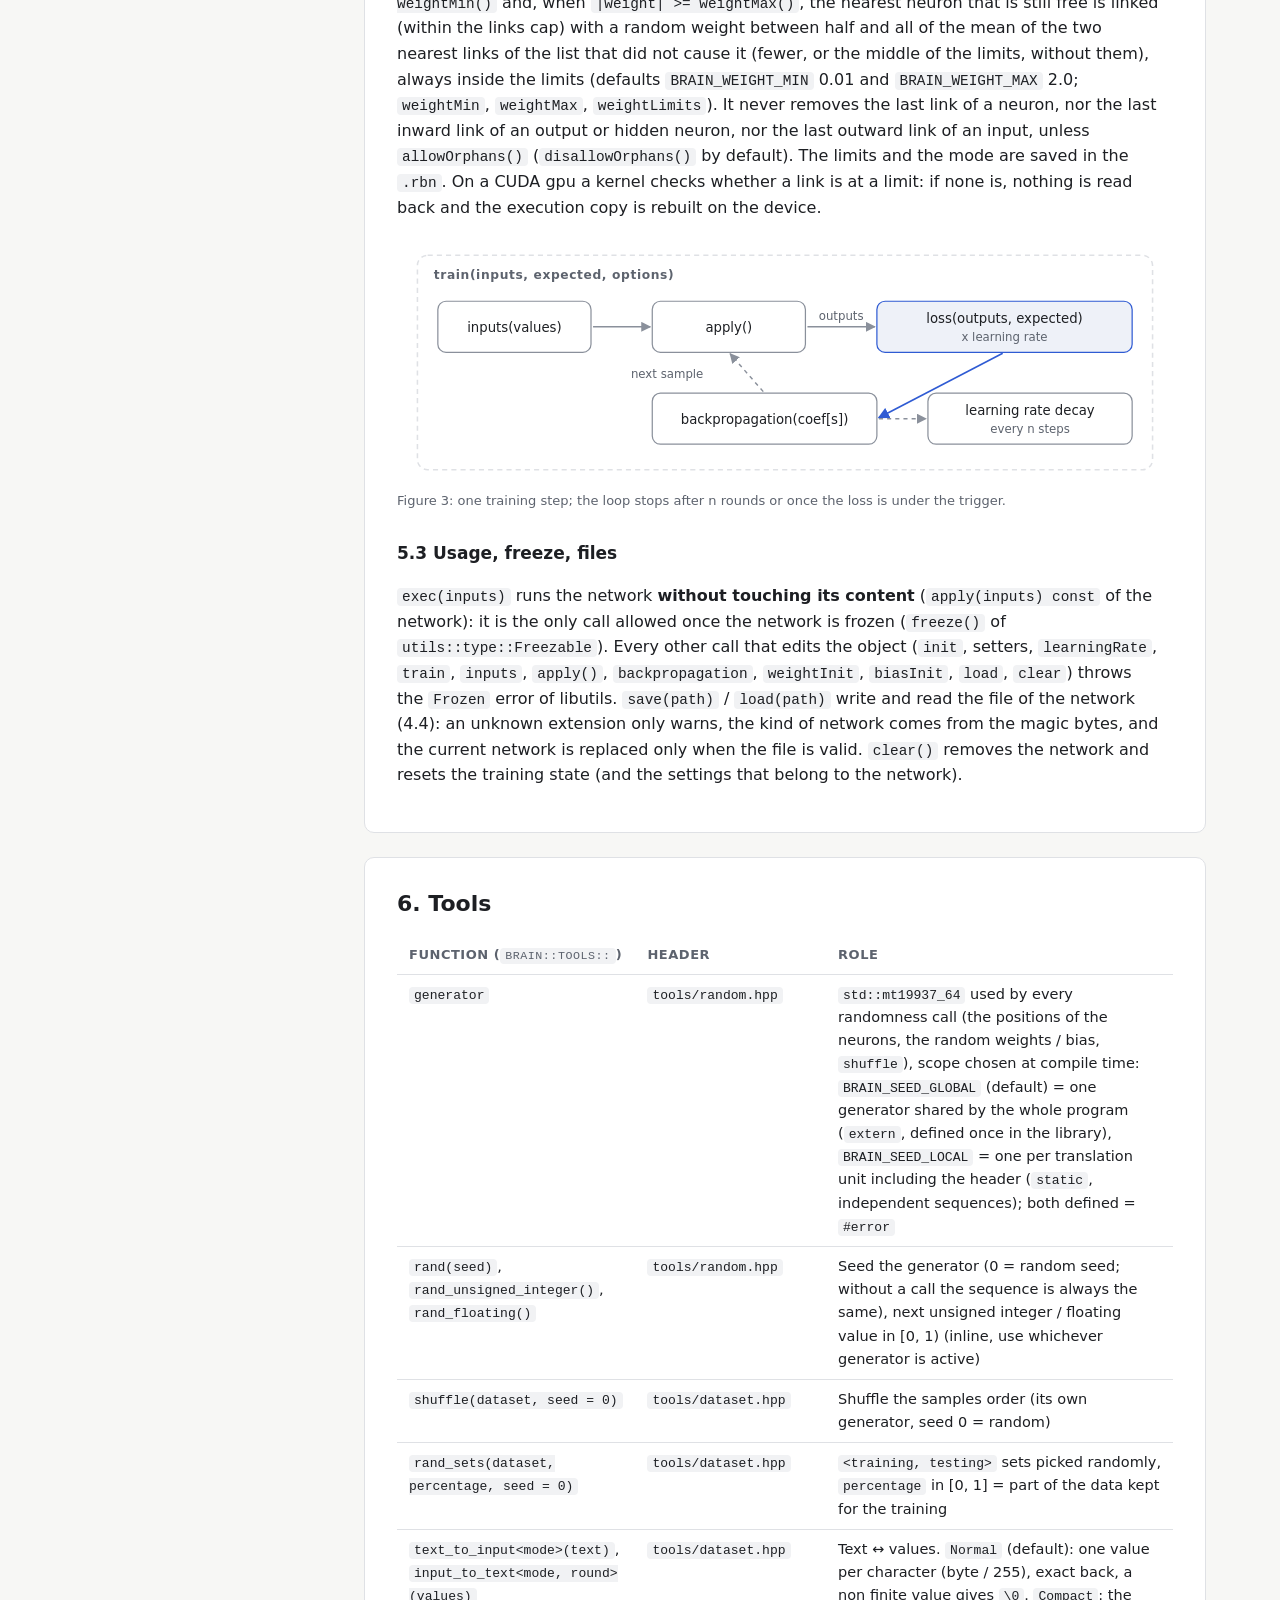
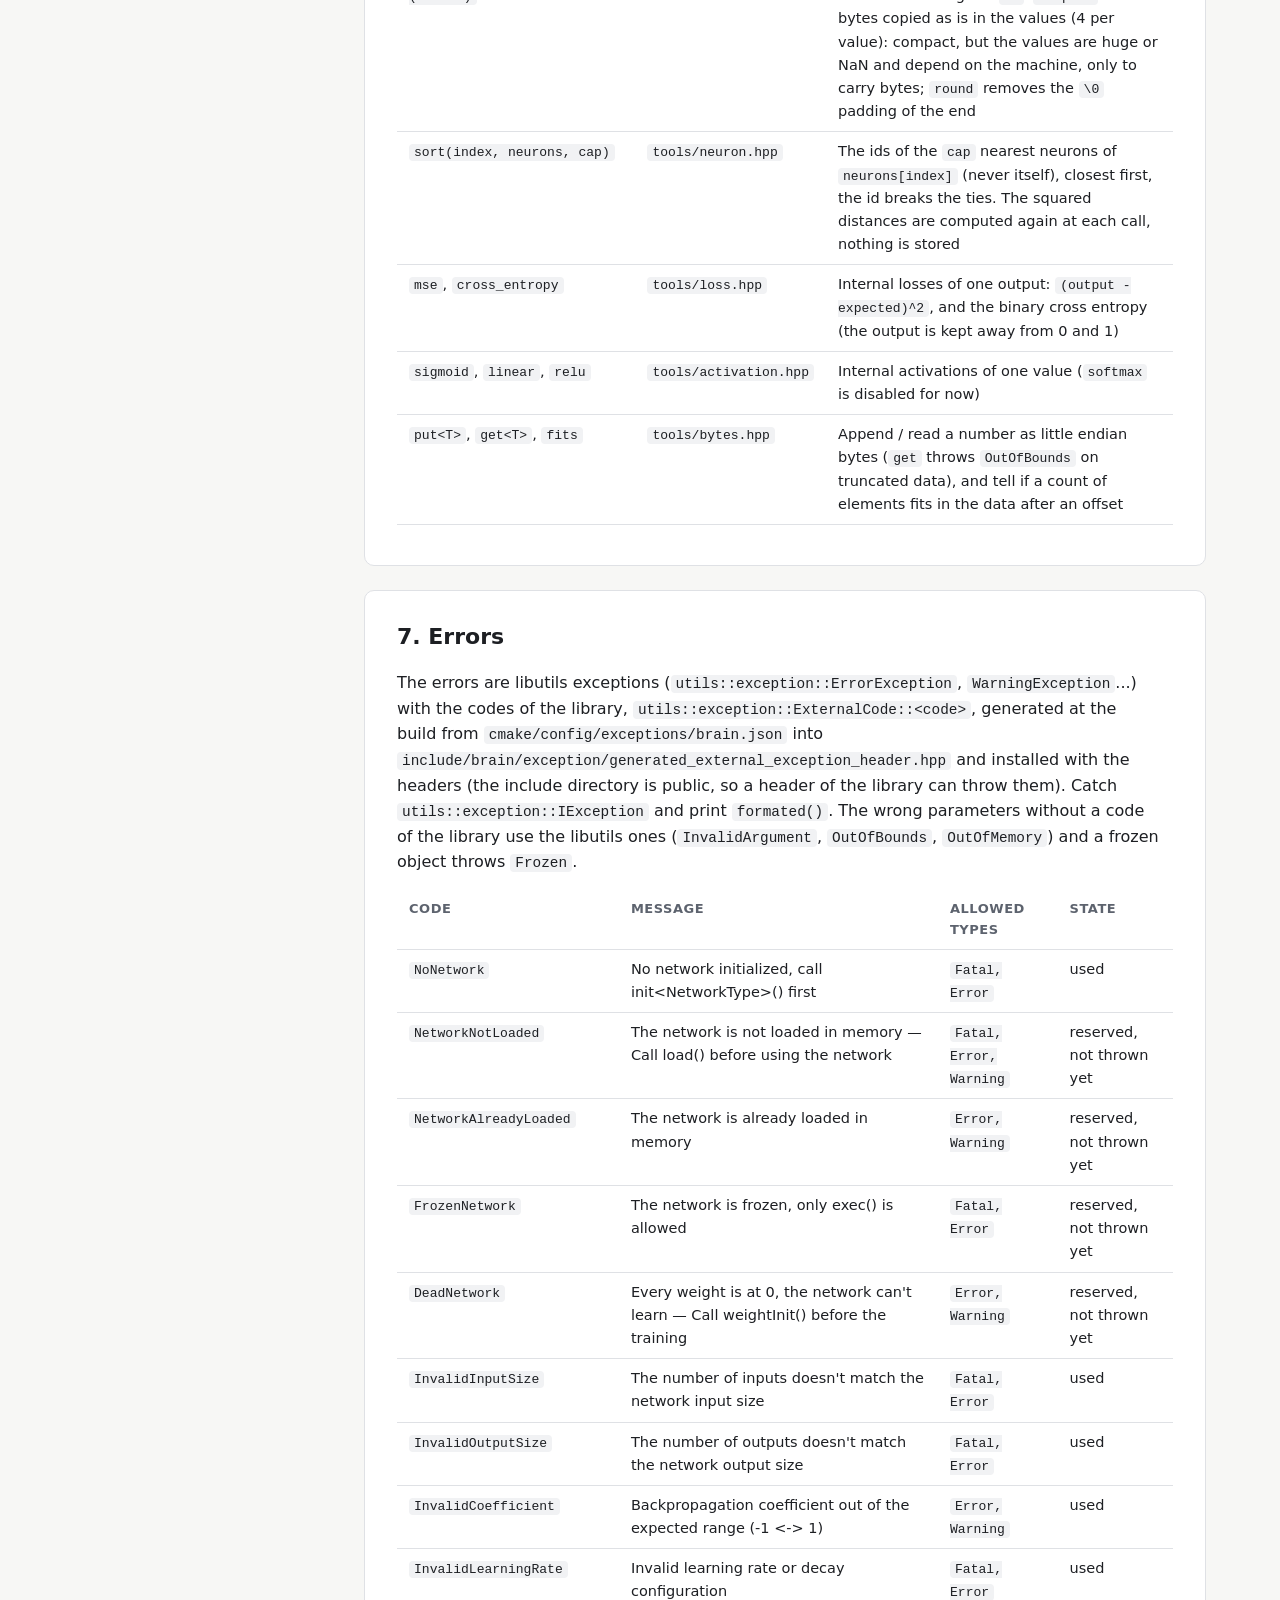
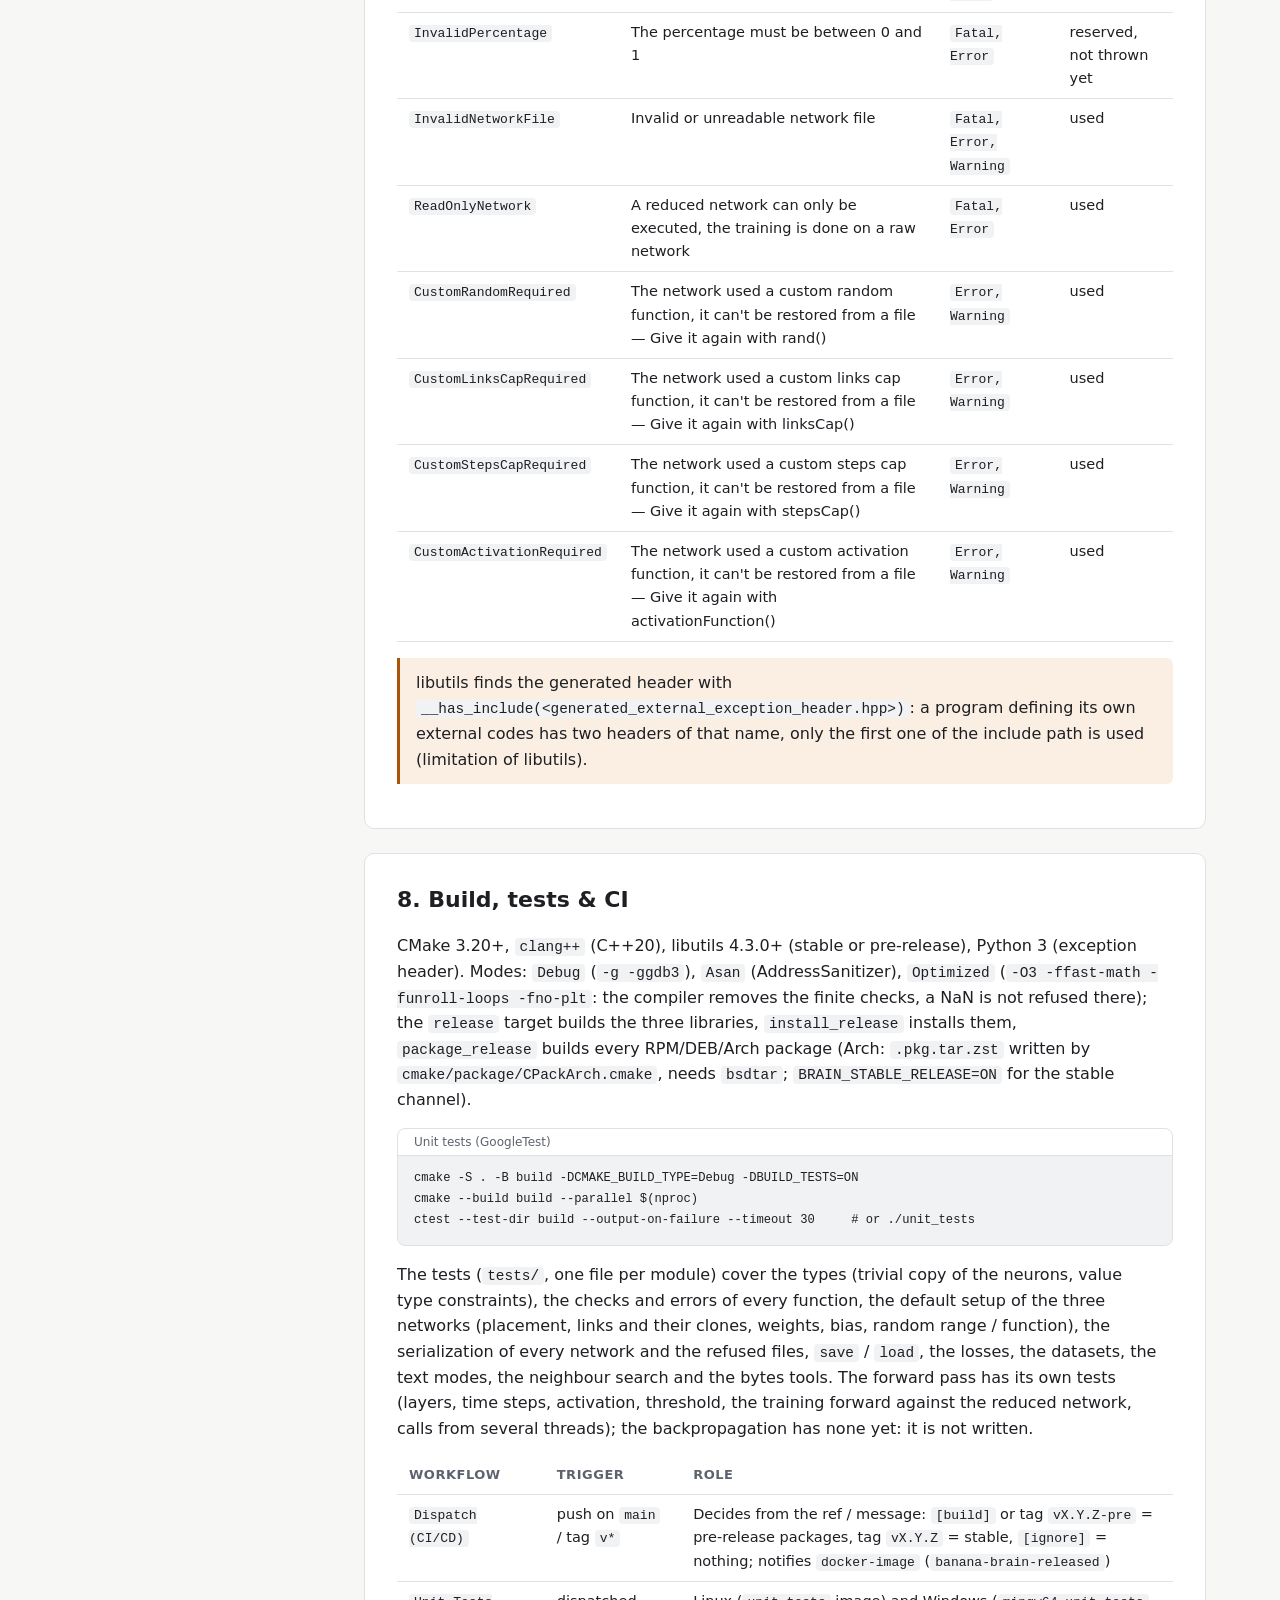
==== commit a591b229: "docs: document the mini-batches on the gpu and the GpuProfile" ====
--- a/docs/index.html
+++ b/docs/index.html
@@ -441,7 +441,7 @@
 sudo cmake --build build --target install_release --parallel $(nproc)   # Debug, Asan & Optimized (install: Optimized only)</code></pre>
   </div>
   <h3><span data-lang="en">2.2 CMake</span><span data-lang="fr">2.2 CMake</span></h3>
-<pre data-title="CMakeLists.txt"><code>find_package(brain 1.0.0 CONFIG REQUIRED)                    # finds libutils (utils::utils) too
+<pre data-title="CMakeLists.txt"><code>find_package(brain 1.1.0 CONFIG REQUIRED)                    # finds libutils (utils::utils) too
 target_link_libraries(${TARGET} PRIVATE brain::brain)</code></pre>
   <p><span data-lang="en">The library follows the <code>CMAKE_BUILD_TYPE</code> of the project: <code>Debug</code> → <code>libbrain_debug.a</code>, <code>Asan</code> → <code>libbrain_asan.a</code>, anything else → <code>libbrain.a</code>. The installed configuration stops with the name of the missing package. On Windows the same CMake works with a MinGW toolchain (<code>cmake/toolchain/mingw-w64.cmake</code>, or <code>mingw64-cmake</code> on Fedora) and the <code>mingw64-libbrain*</code> packages of the MinGW sysroot (no Asan with MinGW).</span><span data-lang="fr">La bibliothèque suit le <code>CMAKE_BUILD_TYPE</code> du projet : <code>Debug</code> → <code>libbrain_debug.a</code>, <code>Asan</code> → <code>libbrain_asan.a</code>, autre → <code>libbrain.a</code>. La configuration installée s'arrête avec le nom du paquet manquant. Sous Windows le même CMake fonctionne avec une toolchain MinGW (<code>cmake/toolchain/mingw-w64.cmake</code>, ou <code>mingw64-cmake</code> sur Fedora) et les paquets <code>mingw64-libbrain*</code> du sysroot MinGW (pas d'Asan avec MinGW).</span></p>
 <pre data-title="main.cpp"><code>#define _Exception
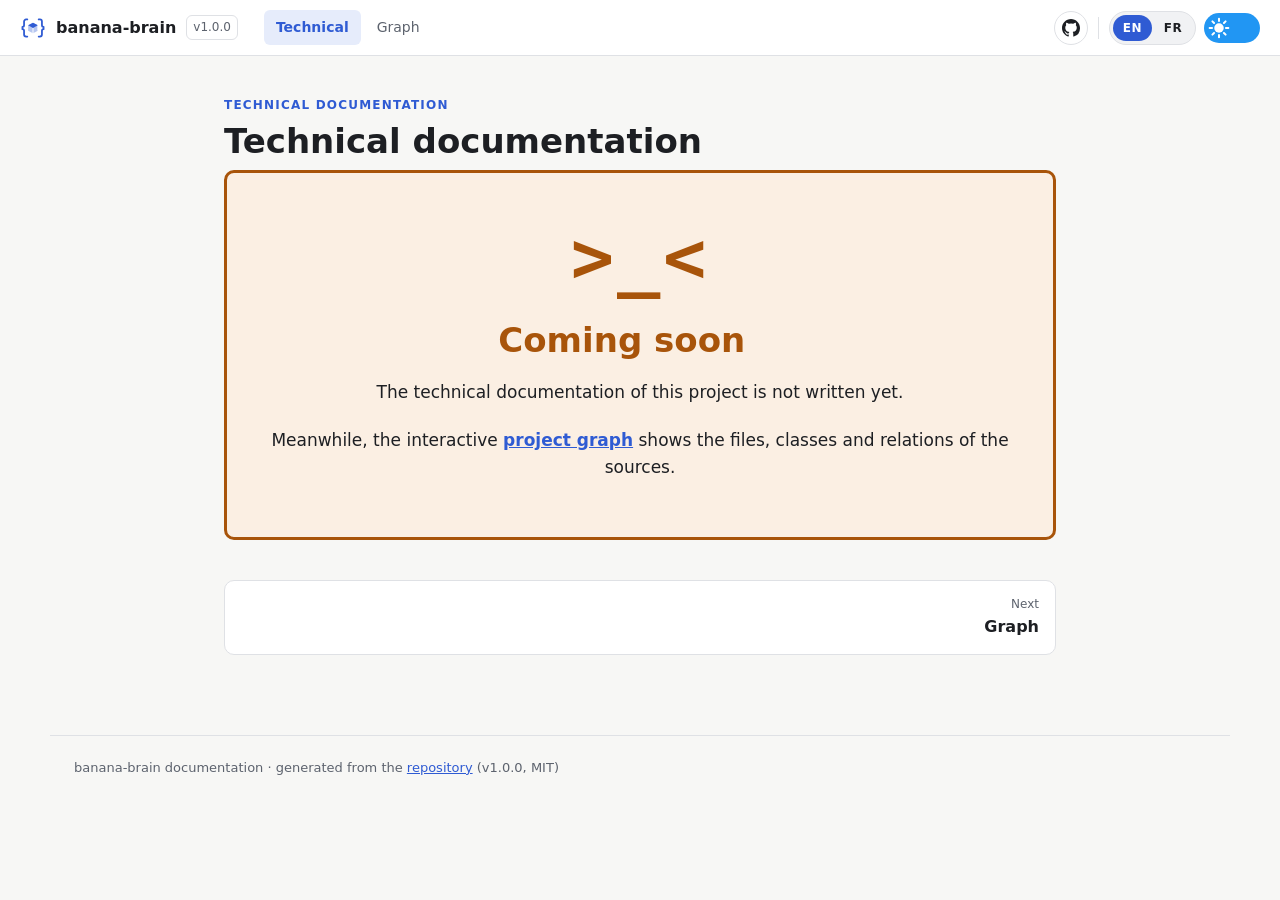
==== commit 353f2194: "chore: restart from the start for a clean global rework" ====
--- a/docs/index.html
+++ b/docs/index.html
@@ -301,17 +301,25 @@
 :root[data-theme="dark"] .top-actions .theme-switch { border-color: var(--border); box-shadow: none; }
 :root[data-theme="dark"] .top-actions .theme-switch .knob { transform: translateX(26px); }
 @media (max-width: 480px) { .top-actions .divider { display: none; } }
+/* Placeholder page: single column, one "coming soon" panel */
+.layout { grid-template-columns: minmax(0, 1fr); max-width: 880px; }
+.menu-btn { display: none !important; }
+.soon { margin: 8px 0 40px; padding: 48px 32px; border: 3px solid var(--warn); border-radius: 10px; background: var(--warn-soft); text-align: center; }
+.soon .face { font-family: ui-monospace, SFMono-Regular, Menlo, Consolas, monospace; font-size: 72px; line-height: 1; font-weight: 700; color: var(--warn); margin: 0 0 20px; letter-spacing: .04em; }
+.soon h2 { font-size: 34px; margin: 0 0 12px; color: var(--warn); }
+.soon p { margin: 0 0 8px; font-size: 17px; max-width: none; }
+.soon p.links { margin-top: 20px; }
+.soon a { font-weight: 600; }
+@media (max-width: 480px) { .soon { padding: 32px 16px; } .soon .face { font-size: 52px; } .soon h2 { font-size: 27px; } }
 </style>
 </head>
 <body>
 <header class="topbar">
   <button class="icon-btn menu-btn" type="button" id="menuBtn" aria-label="Open the navigation" data-i18n-aria-label><svg viewBox="0 0 24 24" fill="none" stroke="currentColor" stroke-width="2" stroke-linecap="round" aria-hidden="true"><path d="M4 6h16M4 12h16M4 18h16"/></svg></button>
-  <a class="brand" href="index.html"><svg class="logo" viewBox="0 0 32 32" fill="none" aria-hidden="true"><!-- default logo: replace with the project logo (inline SVG, currentColor) --><rect x="4" y="4" width="18" height="22" rx="3" fill="currentColor" opacity=".35"/><rect x="9" y="7" width="18" height="22" rx="3" fill="currentColor"/><path d="M13 14h10M13 18h10M13 22h6" stroke="var(--surface)" stroke-width="2" stroke-linecap="round"/></svg><span class="repo-name">banana-brain</span><span class="ver repo-version">v1.0.0</span></a>
+  <a class="brand" href="index.html"><svg class="logo" aria-hidden="true" xmlns="http://www.w3.org/2000/svg" viewBox="0 0 32 32" fill="none"><path d="M9 5.5H7.5A2.5 2.5 0 0 0 5 8v4.5A2 2 0 0 1 3 14.5v3a2 2 0 0 1 2 2V24a2.5 2.5 0 0 0 2.5 2.5H9M23 5.5h1.5A2.5 2.5 0 0 1 27 8v4.5a2 2 0 0 0 2 2v3a2 2 0 0 0-2 2V24a2.5 2.5 0 0 1-2.5 2.5H23" stroke="currentColor" stroke-width="2.2" stroke-linecap="round" stroke-linejoin="round"/><path d="M16 9.5l6 3.25v6.5L16 22.5l-6-3.25v-6.5z" fill="currentColor" opacity=".35"/><path d="M16 9.5l6 3.25-6 3.25-6-3.25z" fill="currentColor"/><path d="M16 16v6.5M22 12.75v6.5" stroke="var(--surface)" stroke-width="1.2"/></svg><span class="repo-name">banana-brain</span><span class="ver repo-version">v1.0.0</span></a>
   <nav class="tabs" aria-label="Pages">
     <a href="index.html" class="current" aria-current="page" data-i18n>Technical</a>
     <a href="graph.html" data-i18n>Graph</a>
-    <a href="layer-network.html" data-i18n>Layer network</a>
-    <a href="brain-network.html" data-i18n>Brain network</a>
   </nav>
   <span class="spacer"></span>
   <div class="top-actions">
@@ -333,392 +341,17 @@
   </div>
 </header>
 <div class="layout">
-<aside class="sidebar" id="sidebar" aria-label="Contents" data-i18n-aria-label>
-  <p data-i18n>Contents</p>
-  <a href="#overview"><span data-lang="en">1. Overview</span><span data-lang="fr">1. Vue d'ensemble</span></a>
-  <a href="#install"><span data-lang="en">2. Install & integrate</span><span data-lang="fr">2. Installer & intégrer</span></a>
-  <a href="#types"><span data-lang="en">3. Types & enums</span><span data-lang="fr">3. Types & énumérations</span></a>
-  <a href="#networks"><span data-lang="en">4. Networks</span><span data-lang="fr">4. Réseaux</span></a>
-  <a href="#neuralnetwork"><span data-lang="en">5. NeuralNetwork</span><span data-lang="fr">5. NeuralNetwork</span></a>
-  <a href="#tools"><span data-lang="en">6. Tools</span><span data-lang="fr">6. Outils</span></a>
-  <a href="#errors"><span data-lang="en">7. Errors</span><span data-lang="fr">7. Erreurs</span></a>
-  <a href="#build"><span data-lang="en">8. Build, tests & CI</span><span data-lang="fr">8. Build, tests & CI</span></a>
-  <a href="#license"><span data-lang="en">9. License</span><span data-lang="fr">9. Licence</span></a>
-</aside>
-
 <main>
 <header>
   <div class="page-eyebrow" data-i18n>Technical documentation</div>
-  <h1><span data-lang="en">banana-brain technical documentation</span><span data-lang="fr">Documentation technique de banana-brain</span></h1>
-  <p class="lead"><span data-lang="en">C++20 neural network library on top of libutils: one <code>NeuralNetwork</code> for several kinds of networks (layered, brain), their training and the dataset tools. Version 1.0.0 is the first complete release: execution, training and serialization of both networks.</span><span data-lang="fr">Bibliothèque C++20 de réseaux de neurones basée sur libutils : un <code>NeuralNetwork</code> pour plusieurs types de réseaux (par couches, cerveau), leur entraînement et les outils de jeux de données. La version 1.0.0 est la première version complète : exécution, entraînement et sérialisation des deux réseaux.</span></p>
+  <h1><span data-lang="en">Technical documentation</span><span data-lang="fr">Documentation technique</span></h1>
 </header>
 
-<!-- 1 -->
-<section id="overview">
-  <h2><span data-lang="en">1. Overview</span><span data-lang="fr">1. Vue d'ensemble</span></h2>
-  <p><span data-lang="en"><code>banana-brain</code> is a static C++20 library (<code>libbrain.a</code>) built on <a href='https://github.com/TsukiNi22/libutils'>libutils</a>. Everything is in the namespace <code>brain::</code> (tools in <code>brain::tools::</code>). A <code>brain::NeuralNetwork</code> owns one network (<code>brain::INetwork</code>) created by <code>init&lt;NetworkType&gt;()</code>, configures it (seed, size, activation / loss functions, learning rate), trains it (automatic rounds or a manual loop) and runs it (<code>exec</code>).</span><span data-lang="fr"><code>banana-brain</code> est une bibliothèque statique C++20 (<code>libbrain.a</code>) basée sur <a href='https://github.com/TsukiNi22/libutils'>libutils</a>. Tout est dans le namespace <code>brain::</code> (les outils dans <code>brain::tools::</code>). Un <code>brain::NeuralNetwork</code> possède un réseau (<code>brain::INetwork</code>) créé par <code>init&lt;NetworkType&gt;()</code>, le configure (graine, taille, fonctions d'activation / de perte, taux d'apprentissage), l'entraîne (tours automatiques ou boucle manuelle) et l'exécute (<code>exec</code>).</span></p>
-  <div class="callout warn"><p><span data-lang="en"><strong>Status (v1.0.0): complete.</strong> Both networks run and train: the forward pass and the backpropagation (<code>apply()</code>, <code>backpropagation</code>), the links of a brain network that change with the weights, the rules as flags (<code>setRules</code>), sequences, Adam, mini-batch, the one training entry <code>train(inputs, expected, options)</code> (epochs, <code>batchSize</code>, shuffle, validation, stop rules), the execution of several samples (<code>applyAll</code>) and on several threads, the GPU (CUDA) for the execution and the plain gradient, the serialization (<code>save</code> / <code>load</code>), the losses, the activations, the datasets and the text conversion. <code>train</code> sends the score times the score rate and the learning rate (the signed error by default: <code>output - expected</code> for a layered network, <code>expected - output</code> as the score of a brain network).</span><span data-lang="fr"><strong>État (v1.0.0) : complet.</strong> Les deux réseaux s'exécutent et s'entraînent : le calcul avant et la rétropropagation (<code>apply()</code>, <code>backpropagation</code>), les liens d'un réseau cerveau qui changent avec les poids, les règles en flags (<code>setRules</code>), les séquences, Adam, le mini-batch, l'entrée unique <code>train(inputs, expected, options)</code> (epochs, <code>batchSize</code>, mélange, validation, règles d'arrêt), l'exécution de plusieurs échantillons (<code>applyAll</code>) et sur plusieurs threads, le GPU (CUDA) pour l'exécution et le gradient simple, la sérialisation (<code>save</code> / <code>load</code>), les pertes, les activations, les jeux de données et la conversion de texte. <code>train</code> envoie le score fois le taux de score et le taux d'apprentissage (l'erreur signée par défaut : <code>sortie - attendu</code> pour un réseau par couches, <code>attendu - sortie</code> comme score d'un réseau cerveau).</span></p></div>
-  <div class="table-wrap"><table>
-    <thead><tr><th><span data-lang="en">Element</span><span data-lang="fr">Élément</span></th><th><span data-lang="en">Header</span><span data-lang="fr">En-tête</span></th><th><span data-lang="en">Role</span><span data-lang="fr">Rôle</span></th></tr></thead>
-    <tbody>
-      <tr><td><code>brain::NeuralNetwork</code></td><td><code>brain/NeuralNetwork.hpp</code></td><td><span data-lang="en">Front class: configuration, training, usage, save / load; frozen (<code>utils::type::Freezable</code>) only <code>exec()</code> is allowed</span><span data-lang="fr">Classe principale : configuration, entraînement, usage, sauvegarde / chargement ; gelée (<code>utils::type::Freezable</code>) seul <code>exec()</code> est permis</span></td></tr>
-      <tr><td><code>brain::INetwork</code> → <code>ANetwork</code> → <code>LayerNetwork</code> / <code>BrainNetwork</code> → <code>RawBrainNetwork</code></td><td><code>brain/network/Network.hpp</code></td><td><span data-lang="en">The networks: interface, shared abstract part, layered network, reduced brain network (execution only) and raw brain network (training)</span><span data-lang="fr">Les réseaux : interface, partie abstraite commune, réseau par couches, réseau cerveau réduit (exécution seule) et réseau cerveau brut (entraînement)</span></td></tr>
-      <tr><td><code>NetworkType</code>, <code>ActivationFunction</code>, <code>LossFunction</code>, <code>TextMode</code></td><td><code>brain/NetworkDefine.hpp</code></td><td><span data-lang="en">Kind of network, internal activation and loss functions, text modes, and the defines of the files (extensions, magic bytes) and of the links limit</span><span data-lang="fr">Type de réseau, fonctions internes d'activation et de perte, modes de texte, et les defines des fichiers (extensions, magic bytes) et de la limite de liens</span></td></tr>
-      <tr><td><code>IType</code>, <code>UIType</code>, <code>FType</code>, <code>Values</code>, <code>Dataset</code>, <code>Layers</code>, <code>Bytes</code>, <code>*Fn</code>, the neuron and link structs</td><td><code>brain/NetworkType.hpp</code></td><td><span data-lang="en">Value types, data aliases, hooks and the neuron structs</span><span data-lang="fr">Types de valeurs, alias de données, hooks et structs de neurones</span></td></tr>
-      <tr><td><code>brain::tools::</code></td><td><code>brain/tools/*.hpp</code></td><td><span data-lang="en">Global random generator, datasets, text conversion, neighbour search, losses, activations, bytes of the files</span><span data-lang="fr">Générateur aléatoire global, jeux de données, conversion de texte, recherche de voisins, pertes, activations, octets des fichiers</span></td></tr>
-      <tr><td><code>brain/brain.hpp</code></td><td></td><td><span data-lang="en">Global include (+ <code>brain::version</code>), without the network classes: they are internal, created by <code>NeuralNetwork::init&lt;...&gt;</code>; include <code>brain/network/Network.hpp</code> only when they are needed</span><span data-lang="fr">Include global (+ <code>brain::version</code>), sans les classes de réseaux : elles sont internes, créées par <code>NeuralNetwork::init&lt;...&gt;</code> ; inclure <code>brain/network/Network.hpp</code> seulement quand elles sont nécessaires</span></td></tr>
-    </tbody>
-  </table></div>
-  <figure>
-    <svg viewBox="0 0 760 270" role="img" aria-label="NeuralNetwork owns one INetwork implemented by LayerNetwork, the reduced BrainNetwork or the RawBrainNetwork, the tools are used by all">
-      <defs><marker id="arr1" viewBox="0 0 10 10" refX="9" refY="5" markerWidth="7" markerHeight="7" orient="auto-start-reverse"><path class="arrow" d="M0 0L10 5L0 10z"/></marker><marker id="arr1a" viewBox="0 0 10 10" refX="9" refY="5" markerWidth="7" markerHeight="7" orient="auto-start-reverse"><path class="arrow-accent" d="M0 0L10 5L0 10z"/></marker></defs>
-      <rect id="f1-nn" class="box-alt" x="30" y="105" width="190" height="60" rx="8"/>
-      <text class="lbl" x="125" y="131" text-anchor="middle">NeuralNetwork</text>
-      <text class="small" x="125" y="149" text-anchor="middle">Freezable</text>
-
-      <rect id="f1-in" class="box" x="300" y="105" width="160" height="60" rx="8"/>
-      <text class="lbl" x="380" y="131" text-anchor="middle">INetwork</text>
-      <text class="small" x="380" y="149" text-anchor="middle">unique_ptr</text>
-
-      <rect id="f1-layer" class="box" x="560" y="20" width="170" height="50" rx="8"/>
-      <text class="lbl" x="645" y="50" text-anchor="middle">LayerNetwork</text>
-
-      <rect id="f1-brain" class="box" x="560" y="110" width="170" height="50" rx="8"/>
-      <text class="lbl" x="645" y="132" text-anchor="middle">BrainNetwork</text>
-      <text class="small" x="645" y="150" text-anchor="middle">reduced, execution</text>
-
-      <rect id="f1-raw" class="box" x="560" y="200" width="170" height="50" rx="8"/>
-      <text class="lbl" x="645" y="222" text-anchor="middle">RawBrainNetwork</text>
-      <text class="small" x="645" y="240" text-anchor="middle">training</text>
-
-      <rect id="f1-tools" class="box" x="30" y="200" width="190" height="40" rx="8"/>
-      <text class="lbl" x="125" y="225" text-anchor="middle">brain::tools</text>
-
-      <path class="edge" data-from="f1-nn:right" data-to="f1-in:left" marker-end="url(#arr1)"/>
-      <path id="f1-e-layer" class="edge dash" data-from="f1-layer:left" data-to="f1-in:right" marker-end="url(#arr1)"/>
-      <path id="f1-e-brain" class="edge dash" data-from="f1-brain:left" data-to="f1-in:right" marker-end="url(#arr1)"/>
-      <path id="f1-e-raw" class="edge dash" data-from="f1-raw:left" data-to="f1-in:right" marker-end="url(#arr1)"/>
-      <path class="edge-accent" data-from="f1-tools:top" data-to="f1-nn:bottom" marker-end="url(#arr1a)"/>
-      <text class="small" x="260" y="125" text-anchor="middle">init&lt;T&gt;</text>
-      <text class="small" x="500" y="52" text-anchor="middle">Layered</text>
-      <text class="small" x="500" y="232" text-anchor="middle">Brain</text>
-    </svg>
-    <figcaption><span data-lang="en">Figure 1: the front class, the network it owns and the implementations (<code>init&lt;Brain&gt;</code> creates the raw one, which trains and gives the reduced one); the tools serve the networks and the training.</span><span data-lang="fr">Figure 1 : la classe principale, le réseau qu'elle possède et les implémentations (<code>init&lt;Brain&gt;</code> crée le brut, qui entraîne et donne le réduit) ; les outils servent les réseaux et l'entraînement.</span></figcaption>
-  </figure>
-  <p><span data-lang="en">The full dependency view (files, classes, methods, tests, calls) is on the <a href='graph.html'>graph page</a>.</span><span data-lang="fr">La vue complète des dépendances (fichiers, classes, méthodes, tests, appels) est sur la <a href='graph.html'>page du graphe</a>.</span></p>
-</section>
-
-<!-- 2 -->
-<section id="install">
-  <h2><span data-lang="en">2. Install & integrate</span><span data-lang="fr">2. Installer & intégrer</span></h2>
-  <h3><span data-lang="en">2.1 Packages</span><span data-lang="fr">2.1 Paquets</span></h3>
-  <p><span data-lang="en">The packages follow the libutils layout: a global package pulling the headers and the optimized library, one library package per build mode (<code>-op</code>, <code>-db</code>, <code>-as</code>) and the matching CMake configuration (<code>-dev-op</code>, <code>-dev-db</code>, <code>-dev-as</code>). Each library package requires the libutils package of the same mode. The <code>-pre</code> suffix is the unstable channel. <code>setup.sh</code> registers the package repository (<code>tsukini22.github.io/banana-brain</code>) and installs the global package.</span><span data-lang="fr">Les paquets suivent l'organisation de libutils : un paquet global qui tire les en-têtes et la bibliothèque optimisée, un paquet de bibliothèque par mode de build (<code>-op</code>, <code>-db</code>, <code>-as</code>) et la configuration CMake correspondante (<code>-dev-op</code>, <code>-dev-db</code>, <code>-dev-as</code>). Chaque paquet de bibliothèque requiert le paquet libutils du même mode. Le suffixe <code>-pre</code> est le canal instable. <code>setup.sh</code> enregistre le dépôt de paquets (<code>tsukini22.github.io/banana-brain</code>) et installe le paquet global.</span></p>
-  <div class="ctabs" data-tabs="install">
-    <button type="button" data-tab="script">setup.sh</button>
-    <button type="button" data-tab="rpm">Fedora / RPM</button>
-    <button type="button" data-tab="deb">Debian / Ubuntu</button>
-    <button type="button" data-tab="arch">Arch / pacman</button>
-    <button type="button" data-tab="src"><span data-lang="en">Sources</span><span data-lang="fr">Sources</span></button>
-  </div>
-  <div class="ctab-panel" data-tabs="install" data-tab="script">
-<pre data-title="Install"><code>curl -fsSL https://raw.githubusercontent.com/TsukiNi22/banana-brain/main/setup.sh | bash -s          # repository + GPG key only, --install, --pre, --windows, --no-sudo</code></pre>
-  </div>
-  <div class="ctab-panel" data-tabs="install" data-tab="rpm">
-<pre data-title="Install"><code>sudo dnf install libbrain                 # libbrain-dev + libbrain-op
-sudo dnf install libbrain-db libbrain-as   # Debug / Asan modes (+ libutils-db / libutils-as)
-sudo dnf install mingw64-libbrain         # Windows (MinGW sysroot)</code></pre>
-  </div>
-  <div class="ctab-panel" data-tabs="install" data-tab="deb">
-<pre data-title="Install"><code>sudo apt install libbrain
-sudo apt install libbrain-db libbrain-as</code></pre>
-  </div>
-  <div class="ctab-panel" data-tabs="install" data-tab="arch">
-<pre data-title="Install"><code>sudo pacman -S libbrain                  # libbrain-dev + libbrain-op (repository [brain] added by setup.sh)
-sudo pacman -S libbrain-db libbrain-as</code></pre>
-  </div>
-  <div class="ctab-panel" data-tabs="install" data-tab="src">
-<pre data-title="Build & install (/usr/local)"><code>cmake -S . -B build
-sudo cmake --build build --target install_release --parallel $(nproc)   # Debug, Asan & Optimized (install: Optimized only)</code></pre>
-  </div>
-  <h3><span data-lang="en">2.2 CMake</span><span data-lang="fr">2.2 CMake</span></h3>
-<pre data-title="CMakeLists.txt"><code>find_package(brain 1.1.0 CONFIG REQUIRED)                    # finds libutils (utils::utils) too
-target_link_libraries(${TARGET} PRIVATE brain::brain)</code></pre>
-  <p><span data-lang="en">The library follows the <code>CMAKE_BUILD_TYPE</code> of the project: <code>Debug</code> → <code>libbrain_debug.a</code>, <code>Asan</code> → <code>libbrain_asan.a</code>, anything else → <code>libbrain.a</code>. The installed configuration stops with the name of the missing package. On Windows the same CMake works with a MinGW toolchain (<code>cmake/toolchain/mingw-w64.cmake</code>, or <code>mingw64-cmake</code> on Fedora) and the <code>mingw64-libbrain*</code> packages of the MinGW sysroot (no Asan with MinGW).</span><span data-lang="fr">La bibliothèque suit le <code>CMAKE_BUILD_TYPE</code> du projet : <code>Debug</code> → <code>libbrain_debug.a</code>, <code>Asan</code> → <code>libbrain_asan.a</code>, autre → <code>libbrain.a</code>. La configuration installée s'arrête avec le nom du paquet manquant. Sous Windows le même CMake fonctionne avec une toolchain MinGW (<code>cmake/toolchain/mingw-w64.cmake</code>, ou <code>mingw64-cmake</code> sur Fedora) et les paquets <code>mingw64-libbrain*</code> du sysroot MinGW (pas d'Asan avec MinGW).</span></p>
-<pre data-title="main.cpp"><code>#define _Exception
-#include &lt;utils/utils.hpp&gt;
-#include &lt;brain/brain.hpp&gt;
-
-brain::NeuralNetwork network;
-network.init&lt;brain::NetworkType::Layered&gt;(brain::Layers{8, 4, 1});   // 3 layers, or init&lt;Layered&gt;(3, 8): 3 layers of 8 neurons
-network.size(2, 1);                                                      // 2 inputs, 1 output (settings need the network: init first)
-network.internalActivationFunction(brain::ActivationFunction::Sigmoid);
-network.internalLossFunction(brain::LossFunction::MSE);
-network.rand(-0.5, 0.5);                                                 // range of the random weights / bias
-network.weightInit();
-network.biasInit();
-network.train(inputs, expected, {.epochs = 100, .mean = true});             // 100 epochs, one coefficient per sample (false: one per output)
-network.save("network.ln");                                              // .ln layered, .bn reduced brain, .rbn raw brain, .net any
-network.freeze();
-brain::Values outputs = network.exec({0.0, 1.0});</code></pre>
-</section>
-
-<!-- 3 -->
-<section id="types">
-  <h2><span data-lang="en">3. Types &amp; enums</span><span data-lang="fr">3. Types &amp; énumérations</span></h2>
-  <p><span data-lang="en">The value types are aliases checked by <code>static_assert</code>: changing <code>FType</code> to <code>double</code> changes every neuron / coefficient value of the library.</span><span data-lang="fr">Les types de valeurs sont des alias vérifiés par <code>static_assert</code> : passer <code>FType</code> en <code>double</code> change toutes les valeurs de neurones / coefficients de la bibliothèque.</span></p>
-  <div class="table-wrap"><table>
-    <thead><tr><th><span data-lang="en">Name</span><span data-lang="fr">Nom</span></th><th><span data-lang="en">Definition</span><span data-lang="fr">Définition</span></th><th><span data-lang="en">Use</span><span data-lang="fr">Usage</span></th></tr></thead>
-    <tbody>
-      <tr><td><code>brain::IType</code></td><td><code>std::int64_t</code></td><td><span data-lang="en">Signed integer (seeds)</span><span data-lang="fr">Entier signé (graines)</span></td></tr>
-      <tr><td><code>brain::UIType</code></td><td><code>std::size_t</code></td><td><span data-lang="en">Unsigned integer (sizes, counts, ids)</span><span data-lang="fr">Entier non signé (tailles, comptes, ids)</span></td></tr>
-      <tr><td><code>brain::FType</code></td><td><code>float</code></td><td><span data-lang="en">Floating value of every neuron / coefficient</span><span data-lang="fr">Valeur flottante de chaque neurone / coefficient</span></td></tr>
-      <tr><td><code>brain::Values</code></td><td><code>std::vector&lt;FType&gt;</code></td><td><span data-lang="en">Inputs / outputs / coefficients of one sample</span><span data-lang="fr">Entrées / sorties / coefficients d'un échantillon</span></td></tr>
-      <tr><td><code>brain::Dataset</code></td><td><code>std::vector&lt;Values&gt;</code></td><td><span data-lang="en">Several samples</span><span data-lang="fr">Plusieurs échantillons</span></td></tr>
-      <tr><td><code>brain::Layers</code></td><td><code>std::vector&lt;UIType&gt;</code></td><td><span data-lang="en">Number of neurons of each layer of a <code>LayerNetwork</code> (the inputs are not a layer)</span><span data-lang="fr">Nombre de neurones de chaque couche d'un <code>LayerNetwork</code> (les entrées ne sont pas une couche)</span></td></tr>
-      <tr><td><code>brain::Bytes</code></td><td><code>std::vector&lt;std::uint8_t&gt;</code></td><td><span data-lang="en">Raw data of a saved network (<code>serialize</code> / <code>deserialize</code>)</span><span data-lang="fr">Données brutes d'un réseau sauvegardé (<code>serialize</code> / <code>deserialize</code>)</span></td></tr>
-      <tr><td><code>ActivationFn</code>, <code>LossFn</code>, <code>RandFn</code>, <code>LinksCapFn</code></td><td><code>std::function&lt;...&gt;</code></td><td><span data-lang="en">External activation / loss functions, weight generator from a seed, number of links allowed for a number of neurons</span><span data-lang="fr">Fonctions externes d'activation / de perte, générateur de poids depuis une graine, nombre de liens permis pour un nombre de neurones</span></td></tr>
-    </tbody>
-  </table></div>
-  <h3><span data-lang="en">3.1 Enums</span><span data-lang="fr">3.1 Énumérations</span></h3>
-  <div class="table-wrap"><table>
-    <thead><tr><th><span data-lang="en">Enum</span><span data-lang="fr">Énumération</span></th><th><span data-lang="en">Values</span><span data-lang="fr">Valeurs</span></th><th><span data-lang="en">Meaning</span><span data-lang="fr">Sens</span></th></tr></thead>
-    <tbody>
-      <tr><td><code>brain::NetworkType</code></td><td><code>Layered</code>, <code>Brain</code></td><td><span data-lang="en">Kind of network created by <code>init&lt;type&gt;()</code>: layers, or neurons placed in a 2d space (a <code>RawBrainNetwork</code>)</span><span data-lang="fr">Type de réseau créé par <code>init&lt;type&gt;()</code> : couches, ou neurones placés dans un espace 2d (un <code>RawBrainNetwork</code>)</span></td></tr>
-      <tr><td><code>brain::ActivationFunction</code></td><td><code>None</code>, <code>Sigmoid</code>, <code>Linear</code>, <code>ReLU</code></td><td><span data-lang="en">Internal activation functions (more optimized than an external <code>ActivationFn</code>); <code>None</code> = raw values; <code>Softmax</code> is disabled for now (it needs the whole output)</span><span data-lang="fr">Fonctions d'activation internes (plus optimisées qu'une <code>ActivationFn</code> externe) ; <code>None</code> = valeurs brutes ; <code>Softmax</code> est désactivée pour l'instant (elle a besoin de toute la sortie)</span></td></tr>
-      <tr><td><code>brain::LossFunction</code></td><td><code>None</code>, <code>MSE</code>, <code>CrossEntropy</code></td><td><span data-lang="en">Internal loss functions; <code>None</code> = no loss computed</span><span data-lang="fr">Fonctions de perte internes ; <code>None</code> = pas de perte calculée</span></td></tr>
-      <tr><td><code>brain::TextMode</code></td><td><code>Normal</code>, <code>Compact</code></td><td><span data-lang="en"><code>Normal</code>: one value per character (byte / 255), <code>Compact</code>: the bytes copied as is in the values (4 per value)</span><span data-lang="fr"><code>Normal</code> : une valeur par caractère (octet / 255), <code>Compact</code> : les octets copiés tels quels dans les valeurs (4 par valeur)</span></td></tr>
-    </tbody>
-  </table></div>
-  <h3><span data-lang="en">3.2 Neurons and links</span><span data-lang="fr">3.2 Neurones et liens</span></h3>
-  <p><span data-lang="en">The neurons are stored in a <code>utils::system::HybridMemory</code> (GPU when available, else the RAM), which copies its elements as bytes: every struct is <strong>trivially copyable</strong> (checked by <code>static_assert</code>), so a neuron holds no <code>std::vector</code>. The variable parts (the weights, the links) are in other memories of the network and the neuron only gives where they start and how many there are, or they are found from its index. The structs are not aligned on a cache line: that would pad a 4 bytes neuron to 64 bytes in the memory of the GPU.</span><span data-lang="fr">Les neurones sont stockés dans une <code>utils::system::HybridMemory</code> (GPU si disponible, sinon la RAM), qui copie ses éléments comme des octets : chaque struct est <strong>trivialement copiable</strong> (vérifié par <code>static_assert</code>), donc un neurone ne contient aucun <code>std::vector</code>. Les parties variables (les poids, les liens) sont dans d'autres mémoires du réseau et le neurone donne seulement où elles commencent et combien il y en a, ou elles se retrouvent depuis son indice. Les structs ne sont pas alignées sur une ligne de cache : un neurone de 4 octets serait étendu à 64 octets dans la mémoire du GPU.</span></p>
-  <div class="table-wrap"><table>
-    <thead><tr><th>Struct</th><th><span data-lang="en">Members</span><span data-lang="fr">Membres</span></th></tr></thead>
-    <tbody>
-      <tr><td><code>brain::LayerNeuron</code></td><td><span data-lang="en"><code>incoming</code> (index of its first weight in the weights memory), <code>count</code> (number of weights: one per output of the previous layer, per input for the first), <code>bias</code> (0.0)</span><span data-lang="fr"><code>incoming</code> (indice de son premier poids dans la mémoire des poids), <code>count</code> (nombre de poids : un par sortie de la couche précédente, par entrée pour la première), <code>bias</code> (0.0)</span></td></tr>
-      <tr><td><code>brain::BrainNeuron</code></td><td><span data-lang="en">Reduced neuron (execution only): <code>bias</code>; its input links are the slots <code>[index * cap, (index + 1) * cap)</code> of the links memory</span><span data-lang="fr">Neurone réduit (exécution seule) : <code>bias</code> ; ses liens entrants sont les slots <code>[indice * cap, (indice + 1) * cap)</code> de la mémoire des liens</span></td></tr>
-      <tr><td><code>brain::BrainLink</code></td><td><span data-lang="en"><code>id</code> (neuron sending its output), <code>weight</code>; a free slot is all at 0 and has no effect</span><span data-lang="fr"><code>id</code> (neurone qui envoie sa sortie), <code>weight</code> ; un slot libre est tout à 0 et n'a aucun effet</span></td></tr>
-      <tr><td><code>brain::RawBrainNeuron</code></td><td><span data-lang="en"><code>pos</code> (<code>utils::type::OVector2&lt;FType&gt;</code>, position in the 2d space), <code>bias</code> (0.0); <code>distance2()</code> / <code>operator|</code> give the squared distance between two positions (no sqrt: only the order matters)</span><span data-lang="fr"><code>pos</code> (<code>utils::type::OVector2&lt;FType&gt;</code>, position dans l'espace 2d), <code>bias</code> (0.0) ; <code>distance2()</code> / <code>operator|</code> donnent la distance au carré entre deux positions (pas de sqrt : seul l'ordre compte)</span></td></tr>
-      <tr><td><code>brain::RawBrainLink</code></td><td><span data-lang="en"><code>id</code> (other neuron), <code>weight</code>, <code>inward</code>. A link is found <strong>2 times with the same weight</strong>: on the receiver (<code>inward</code> = true, used to execute) and, as a clone, on the sender (<code>inward</code> = false, used by the backpropagation); each one takes a slot of its neuron</span><span data-lang="fr"><code>id</code> (autre neurone), <code>weight</code>, <code>inward</code>. Un lien se trouve <strong>2 fois avec le même poids</strong> : sur le receveur (<code>inward</code> = true, sert à exécuter) et, en clone, sur l'émetteur (<code>inward</code> = false, sert à la rétropropagation) ; chacun prend un slot de son neurone</span></td></tr>
-    </tbody>
-  </table></div>
-  <h3><span data-lang="en">3.3 Defines</span><span data-lang="fr">3.3 Defines</span></h3>
-  <div class="table-wrap"><table>
-    <thead><tr><th>Define</th><th><span data-lang="en">Value</span><span data-lang="fr">Valeur</span></th><th><span data-lang="en">Meaning</span><span data-lang="fr">Sens</span></th></tr></thead>
-    <tbody>
-      <tr><td><code>BRAIN_EXTENSION_LAYER</code>, <code>_BRAIN</code>, <code>_RAW</code>, <code>_NETWORK</code></td><td><code>.ln</code>, <code>.bn</code>, <code>.rbn</code>, <code>.net</code></td><td><span data-lang="en">Extensions of the files: layered, reduced brain, raw brain, any network (an other extension only warns)</span><span data-lang="fr">Extensions des fichiers : par couches, cerveau réduit, cerveau brut, tout réseau (une autre extension avertit seulement)</span></td></tr>
-      <tr><td><code>BRAIN_MAGIC</code>, <code>BRAIN_MAGIC_LAYER</code> / <code>_BRAIN</code> / <code>_RAW</code></td><td><code>0x22</code>, <code>'l'</code> / <code>'b'</code> / <code>'r'</code></td><td><span data-lang="en">The two first bytes of a file: the common one, then the kind of network (the magic tells the kind even in a <code>.net</code>)</span><span data-lang="fr">Les deux premiers octets d'un fichier : le commun, puis le type de réseau (le magic donne le type même dans un <code>.net</code>)</span></td></tr>
-      <tr><td><code>BRAIN_ACTIVATION_NONE</code> / <code>_CUSTOM</code></td><td><code>0x00</code> / <code>0xFF</code></td><td><span data-lang="en">Third byte: no activation, or an external function (can't be saved); <code>0x01</code> to <code>0xFE</code> = the value of the internal <code>ActivationFunction</code></span><span data-lang="fr">Troisième octet : pas d'activation, ou une fonction externe (non sauvegardable) ; <code>0x01</code> à <code>0xFE</code> = la valeur de l'<code>ActivationFunction</code> interne</span></td></tr>
-      <tr><td><code>BRAIN_LINKS_CAP_PERCENTAGE</code>, <code>BRAIN_LINKS_CAP_COMPUTING(n)</code></td><td><code>1.0</code>, <code>3 sqrt(n)</code></td><td><span data-lang="en">Default limits of the links of a neuron: a part of the neurons, and a function of their number (12 links at 16 neurons, 94 at 1000, 300 at 10 000)</span><span data-lang="fr">Limites par défaut des liens d'un neurone : une part des neurones, et une fonction de leur nombre (12 liens à 16 neurones, 94 à 1000, 300 à 10 000)</span></td></tr>
-      <tr><td><code>BRAIN_STEPS_CAP_PERCENTAGE</code>, <code>BRAIN_STEPS_CAP_COMPUTING(n)</code>, <code>BRAIN_SIGNAL_THRESHOLD</code></td><td><code>1.0</code>, <code>log2(n)</code>, <code>0.0</code></td><td><span data-lang="en">Default limits of a brain network (the threshold is a <strong>placeholder to give</strong>): the time steps (a part of the neurons and a function of their number) and the threshold under which a signal is cancelled (0 = nothing)</span><span data-lang="fr">Limites par défaut d'un réseau cerveau, le seuil est une <strong>valeur provisoire à donner</strong> : les pas de temps (une part des neurones et une fonction de leur nombre) et le seuil sous lequel un signal est annulé (0 = rien)</span></td></tr>
-      <tr><td><code>BRAIN_WEIGHT_MIN</code>, <code>BRAIN_WEIGHT_MAX</code></td><td><code>0.01</code>, <code>2.0</code></td><td><span data-lang="en">Default limits of the absolute weight of a link: removed at the min, the nearest free neuron is linked at the max</span><span data-lang="fr">Limites par défaut du poids absolu d'un lien : supprimé au min, le plus proche voisin libre est lié au max</span></td></tr>
-    </tbody>
-  </table></div>
-</section>
-
-<!-- 4 -->
-<section id="networks">
-  <h2><span data-lang="en">4. Networks</span><span data-lang="fr">4. Réseaux</span></h2>
-  <p><span data-lang="en"><code>brain::INetwork</code> is the interface used by <code>NeuralNetwork</code>: serialization (<code>serialize</code> / <code>deserialize</code>), execution, setup (<code>weightInit</code>, <code>biasInit</code>), the settings of the network (random range / function, activation, <code>size</code> of the inputs and outputs) and <code>neurons()</code> (<code>&lt;layers, neurons&gt;</code>). <code>brain::ANetwork</code> holds what every network shares: these settings, the inputs of the training, the GPU handler and the checks of the inputs. Every concrete constructor calls <code>init_()</code> at its end to set its memories up.</span><span data-lang="fr"><code>brain::INetwork</code> est l'interface utilisée par <code>NeuralNetwork</code> : sérialisation (<code>serialize</code> / <code>deserialize</code>), exécution, mise en place (<code>weightInit</code>, <code>biasInit</code>), les réglages du réseau (plage / fonction aléatoire, activation, <code>size</code> des entrées et sorties) et <code>neurons()</code> (<code>&lt;couches, neurones&gt;</code>). <code>brain::ANetwork</code> porte ce que tous les réseaux partagent : ces réglages, les entrées de l'entraînement, le handler GPU et les vérifications des entrées. Chaque constructeur concret appelle <code>init_()</code> à sa fin pour mettre ses mémoires en place.</span></p>
-  <figure>
-    <svg viewBox="0 0 760 320" role="img" aria-label="LayerNetwork and BrainNetwork inherit ANetwork, which implements INetwork; RawBrainNetwork inherits BrainNetwork">
-      <defs><marker id="arr4" viewBox="0 0 10 10" refX="9" refY="5" markerWidth="7" markerHeight="7" orient="auto-start-reverse"><path class="arrow" d="M0 0L10 5L0 10z"/></marker></defs>
-      <rect id="f4-i" class="box-alt" x="285" y="15" width="190" height="50" rx="8"/>
-      <text class="lbl" x="380" y="36" text-anchor="middle">INetwork</text>
-      <text class="small" x="380" y="54" text-anchor="middle">interface</text>
-
-      <rect id="f4-a" class="box" x="285" y="95" width="190" height="50" rx="8"/>
-      <text class="lbl" x="380" y="116" text-anchor="middle">ANetwork</text>
-      <text class="small" x="380" y="134" text-anchor="middle">settings, _inputs, _gpu</text>
-
-      <rect id="f4-l" class="box" x="60" y="175" width="240" height="50" rx="8"/>
-      <text class="lbl" x="180" y="196" text-anchor="middle">LayerNetwork</text>
-      <text class="small" x="180" y="214" text-anchor="middle">LayerNeuron + weights</text>
-
-      <rect id="f4-b" class="box" x="460" y="175" width="240" height="50" rx="8"/>
-      <text class="lbl" x="580" y="196" text-anchor="middle">BrainNetwork</text>
-      <text class="small" x="580" y="214" text-anchor="middle">reduced: BrainNeuron + BrainLink</text>
-
-      <rect id="f4-r" class="box" x="460" y="255" width="240" height="50" rx="8"/>
-      <text class="lbl" x="580" y="276" text-anchor="middle">RawBrainNetwork</text>
-      <text class="small" x="580" y="294" text-anchor="middle">+ RawBrainNeuron, RawBrainLink</text>
-
-      <path class="edge" data-from="f4-a:top" data-to="f4-i:bottom" marker-end="url(#arr4)"/>
-      <path class="edge" data-from="f4-l:top" data-to="f4-a:bottom" marker-end="url(#arr4)"/>
-      <path class="edge" data-from="f4-b:top" data-to="f4-a:bottom" marker-end="url(#arr4)"/>
-      <path class="edge" data-from="f4-r:top" data-to="f4-b:bottom" marker-end="url(#arr4)"/>
-    </svg>
-    <figcaption><span data-lang="en">Figure 2: the network family (arrows = inherits).</span><span data-lang="fr">Figure 2 : la famille des réseaux (flèches = hérite de).</span></figcaption>
-  </figure>
-  <div class="table-wrap"><table>
-    <thead><tr><th><span data-lang="en">Class</span><span data-lang="fr">Classe</span></th><th><span data-lang="en">Constructor</span><span data-lang="fr">Constructeur</span></th><th><span data-lang="en">Storage</span><span data-lang="fr">Stockage</span></th><th><span data-lang="en">neurons()</span><span data-lang="fr">neurons()</span></th></tr></thead>
-    <tbody>
-      <tr><td><code>brain::LayerNetwork</code></td><td><code>LayerNetwork(Layers{...})</code>, <code>LayerNetwork(layer, neuron_per_layer)</code></td><td><span data-lang="en"><code>HybridMemory&lt;LayerNeuron&gt;</code> (layer after layer) and <code>HybridMemory&lt;FType&gt;</code> for the weights</span><span data-lang="fr"><code>HybridMemory&lt;LayerNeuron&gt;</code> (couche après couche) et <code>HybridMemory&lt;FType&gt;</code> pour les poids</span></td><td><code>&lt;layers, total&gt;</code></td></tr>
-      <tr><td><code>brain::BrainNetwork</code></td><td><span data-lang="en"><code>BrainNetwork(neuron, cap = 0)</code>: reduced, <strong>execution only</strong></span><span data-lang="fr"><code>BrainNetwork(neuron, cap = 0)</code> : réduit, <strong>exécution seule</strong></span></td><td><span data-lang="en"><code>HybridMemory&lt;BrainNeuron&gt;</code> and <code>HybridMemory&lt;BrainLink&gt;</code> (<code>cap</code> slots of input links per neuron); the training calls throw <code>ReadOnlyNetwork</code></span><span data-lang="fr"><code>HybridMemory&lt;BrainNeuron&gt;</code> et <code>HybridMemory&lt;BrainLink&gt;</code> (<code>cap</code> slots de liens entrants par neurone) ; les appels d'entraînement lèvent <code>ReadOnlyNetwork</code></span></td><td><code>&lt;0, total&gt;</code></td></tr>
-      <tr><td><code>brain::RawBrainNetwork</code></td><td><span data-lang="en"><code>RawBrainNetwork(neuron, size = {1.0, 1.0})</code>: executes <strong>and trains</strong></span><span data-lang="fr"><code>RawBrainNetwork(neuron, size = {1.0, 1.0})</code> : exécute <strong>et entraîne</strong></span></td><td><span data-lang="en"><code>HybridMemory&lt;RawBrainNeuron&gt;</code> and <code>HybridMemory&lt;RawBrainLink&gt;</code> in a <code>&lt;width, height&gt;</code> space (3d planned), plus the memories of the reduced network it derives from: its execution copy, kept up to date by <code>sync_()</code>; <code>reduce()</code> gives a <code>BrainNetwork</code></span><span data-lang="fr"><code>HybridMemory&lt;RawBrainNeuron&gt;</code> et <code>HybridMemory&lt;RawBrainLink&gt;</code> dans un espace <code>&lt;largeur, hauteur&gt;</code> (3d prévu), plus les mémoires du réseau réduit dont il hérite : sa copie d'exécution, tenue à jour par <code>sync_()</code> ; <code>reduce()</code> donne un <code>BrainNetwork</code></span></td><td><code>&lt;0, total&gt;</code></td></tr>
-    </tbody>
-  </table></div>
-  <h3><span data-lang="en">4.1 Execution: without state, and for the training</span><span data-lang="fr">4.1 Exécution : sans état, et pour l'entraînement</span></h3>
-  <p><span data-lang="en"><code>apply(inputs) const</code> executes the network <strong>without storing anything</strong>: it checks the inputs (not empty, the size set by <code>size()</code>) in <code>ANetwork</code> then calls <code>compute_(inputs)</code>, the calculation of each network. Several threads can execute the same network at once. For the training, <code>inputs(values)</code> then <code>apply()</code> (non const) keep what the backpropagation needs, then <code>backpropagation(coef | coefs)</code>.</span><span data-lang="fr"><code>apply(inputs) const</code> exécute le réseau <strong>sans rien stocker</strong> : il vérifie les entrées (non vides, taille réglée par <code>size()</code>) dans <code>ANetwork</code> puis appelle <code>compute_(inputs)</code>, le calcul de chaque réseau. Plusieurs threads peuvent exécuter le même réseau en même temps. Pour l'entraînement, <code>inputs(valeurs)</code> puis <code>apply()</code> (non const) gardent ce dont la rétropropagation a besoin, puis <code>backpropagation(coef | coefs)</code>.</span></p>
-  <p><span data-lang="en"><code>LayerNetwork</code>: layer after layer, each neuron is <code>activation(bias + Σ weight × output of the previous layer)</code>, the inputs feed the first layer and the outputs are the last one. <code>BrainNetwork</code> / <code>RawBrainNetwork</code>: <strong>time steps</strong>. The first <code>input</code> neurons (ids <code>0..input-1</code>) hold the inputs, the last <code>output</code> neurons are the outputs (<code>size(input, output)</code> is needed and both have to fit in the neurons); at each step every other neuron computes <code>activation(bias + Σ weight × output, at the previous step, of the neuron it is linked to)</code> and the outputs are read after the last step. A signal whose absolute value is under the <code>threshold()</code> is cancelled (set to 0) at each step, to stop the signals too weak to matter. The memories are read on the host (a GPU memory is fetched once).</span><span data-lang="fr"><code>LayerNetwork</code> : couche après couche, chaque neurone vaut <code>activation(biais + Σ poids × sortie de la couche précédente)</code>, les entrées alimentent la première couche et les sorties sont la dernière. <code>BrainNetwork</code> / <code>RawBrainNetwork</code> : <strong>pas de temps</strong>. Les <code>input</code> premiers neurones (ids <code>0..input-1</code>) portent les entrées, les <code>output</code> derniers sont les sorties (<code>size(input, output)</code> est nécessaire et les deux doivent tenir dans les neurones) ; à chaque pas chaque autre neurone calcule <code>activation(biais + Σ poids × sortie, au pas précédent, du neurone auquel il est lié)</code> et les sorties sont lues après le dernier pas. Un signal dont la valeur absolue est sous le <code>threshold()</code> est annulé (mis à 0) à chaque pas, pour arrêter les signaux trop faibles pour compter. Les mémoires sont lues sur l'hôte (une mémoire GPU est récupérée une fois).</span></p>
-  <h3><span data-lang="en">4.2 Memories and default setup</span><span data-lang="fr">4.2 Mémoires et mise en place par défaut</span></h3>
-  <p><span data-lang="en">All the memories of a network share <strong>one GPU handler</strong> (<code>ANetwork::_gpu</code>), itself shared by the networks of the program for the same mode (finding a GPU loads the drivers and takes a few hundred ms) and released at the exit of the program, before the statics of libutils; no GPU = the RAM. The constructors take an optional <code>utils::system::MemoryMode</code> (<code>Auto</code> by default). <code>init_()</code> sets a network up with these defaults:</span><span data-lang="fr">Toutes les mémoires d'un réseau partagent <strong>un seul handler GPU</strong> (<code>ANetwork::_gpu</code>), lui-même partagé par les réseaux du programme pour un même mode (libéré à la sortie du programme, avant les statiques de libutils ; trouver un GPU charge les pilotes et prend quelques centaines de ms) ; pas de GPU = la RAM. Les constructeurs prennent un <code>utils::system::MemoryMode</code> optionnel (<code>Auto</code> par défaut). <code>init_()</code> met un réseau en place avec ces valeurs par défaut :</span></p>
-  <div class="table-wrap"><table>
-    <thead><tr><th><span data-lang="en">Network</span><span data-lang="fr">Réseau</span></th><th><span data-lang="en">Default setup</span><span data-lang="fr">Mise en place par défaut</span></th></tr></thead>
-    <tbody>
-      <tr><td><code>LayerNetwork</code></td><td><span data-lang="en">One neuron per entry of the list, bias 0.0, weights 1.0. The weights of the first layer depend on the number of inputs: <code>size()</code> / <code>input()</code> set the memories up again when it changes (the weights are lost). A total that overflows the size throws <code>OutOfMemory</code></span><span data-lang="fr">Un neurone par entrée de la liste, biais 0.0, poids 1.0. Les poids de la première couche dépendent du nombre d'entrées : <code>size()</code> / <code>input()</code> remettent les mémoires en place quand il change (les poids sont perdus). Un total qui dépasse la taille lève <code>OutOfMemory</code></span></td></tr>
-      <tr><td><code>BrainNetwork</code></td><td><span data-lang="en">Every neuron at 0 and every slot of link free. The weights come from <code>deserialize</code> or from the reduction of a raw network</span><span data-lang="fr">Chaque neurone à 0 et chaque slot de lien libre. Les poids viennent de <code>deserialize</code> ou de la réduction d'un réseau brut</span></td></tr>
-      <tr><td><code>RawBrainNetwork</code></td><td><span data-lang="en">The input neurons (the first ones) are placed on the left edge of the space and the output ones (the last ones) on the right edge, evenly spread, the others randomly with the generator of the library (<code>brain::tools::rand(seed)</code> to choose the seed); changing the sizes places them again; each neuron is linked to as many of its nearest neurons as <code>cap</code> allows, the closest first, in a random direction (an input only sends, an output only receives), the ones that can't be linked (full, two inputs, two outputs) are passed over; before, each neuron received from its <code>cap</code> nearest neurons (<code>brain::tools::sort</code>), a neuron or a slot that is full is skipped, never a link to itself or twice the same pair; weights 1.0, bias 0.0; then the reduced copy is rebuilt. The cost is quadratic in the number of neurons (the distances are computed again for each one): about 80 ms for 1 000 neurons, 3 s for 5 000 in <code>-O2</code>. Changing the links cap (<code>linksCap</code>) sets it up again</span><span data-lang="fr">Les neurones d'entrée (les premiers) sont placés sur le bord gauche de l'espace et ceux de sortie (les derniers) sur le bord droit, régulièrement répartis, les autres au hasard avec le générateur de la bibliothèque (<code>brain::tools::rand(seed)</code> pour choisir la graine) ; changer les tailles les replace ; chaque neurone est lié à autant de ses plus proches voisins que <code>cap</code> le permet, du plus proche au plus loin, dans un sens aléatoire (une entrée envoie seulement, une sortie reçoit seulement), ceux qui ne peuvent pas être liés (pleins, deux entrées, deux sorties) sont passés ; avant, chaque neurone recevait de ses <code>cap</code> plus proches voisins (<code>brain::tools::sort</code>), un neurone ou un slot plein est sauté, jamais de lien vers soi ni deux fois la même paire ; poids 1.0, biais 0.0 ; puis la copie réduite est reconstruite. Le coût est quadratique en nombre de neurones (les distances sont recalculées pour chacun) : environ 80 ms pour 1 000 neurones, 3 s pour 5 000 en <code>-O2</code>. Changer le plafond de liens (<code>linksCap</code>) remet tout en place</span></td></tr>
-    </tbody>
-  </table></div>
-  <p><span data-lang="en"><code>weightInit(fallback)</code> / <code>biasInit(fallback)</code> give a random value to every weight / bias: the random function when set, else a value of the range (<code>rand(min, max)</code>); a result falling on 0 is replaced by the <code>fallback</code>, a non finite one throws. On a <code>RawBrainNetwork</code> a link gets the same weight on both of its slots.</span><span data-lang="fr"><code>weightInit(fallback)</code> / <code>biasInit(fallback)</code> donnent une valeur aléatoire à chaque poids / biais : la fonction aléatoire si elle est définie, sinon une valeur de la plage (<code>rand(min, max)</code>) ; un résultat qui tombe à 0 est remplacé par le <code>fallback</code>, un non fini lève une erreur. Sur un <code>RawBrainNetwork</code> un lien reçoit le même poids sur ses deux slots.</span></p>
-  <h3><span data-lang="en">4.3 Links limit</span><span data-lang="fr">4.3 Limite de liens</span></h3>
-  <p><span data-lang="en">The slots of links of a neuron (<code>cap</code>) are <code>min(percentage * neurons, hook(neurons))</code>, between 1 and <code>neurons - 1</code> (0 with a single neuron). The default percentage is 100 % and the default hook <code>3 sqrt(n)</code>: up to 9 neurons every neuron can link all the others, then the hook is the limit (12 links at 16 neurons, 94 at 1000). <code>linksCap(percentage)</code> (0 &lt; percentage &lt;= 1), <code>linksCap(fn)</code> and <code>resetLinksCap()</code> change it and set the network up again; <code>linksCap()</code> returns the pair <code>&lt;percentage, hook&gt;</code>. The <strong>time steps</strong> of the execution work the same way (<code>stepsCap(percentage | fn)</code>, <code>resetStepsCap()</code>, getter <code>stepsCap()</code>, at least 1 step, without setting the network up again): the defaults <code>BRAIN_STEPS_CAP_*</code> are 100 % of the neurons and <code>log2(n)</code> (3 steps at 10 neurons, 4 at 16, 9 at 1000), never under 1.1 times the farthest path from an input to an output (computed at the init). <code>threshold(value)</code> / <code>threshold()</code> (>= 0) set and read the signal threshold of the execution.</span><span data-lang="fr">Les slots de liens d'un neurone (<code>cap</code>) valent <code>min(pourcentage * neurones, hook(neurones))</code>, entre 1 et <code>neurones - 1</code> (0 avec un seul neurone). Le pourcentage par défaut est 100 % et le hook par défaut <code>3 sqrt(n)</code> : jusqu'à 9 neurones chaque neurone peut se lier à tous les autres, ensuite le hook est la limite (12 liens à 16 neurones, 94 à 1000). Les <strong>pas de temps</strong> suivent la même règle (<code>stepsCap(pourcentage | fn)</code>, <code>resetStepsCap()</code>) : par défaut 100 % des neurones et <code>log2(n)</code>, jamais sous 1,1 fois le plus long chemin d'une entrée à une sortie (calculé à l'init). <code>linksCap(pourcentage)</code> (0 &lt; pourcentage &lt;= 1), <code>linksCap(fn)</code> et <code>resetLinksCap()</code> le changent et remettent le réseau en place.</span></p>
-  <h3><span data-lang="en">4.4 Files</span><span data-lang="fr">4.4 Fichiers</span></h3>
-  <p><span data-lang="en"><code>serialize()</code> returns the bytes of a network and <code>deserialize(bytes)</code> rebuilds it (<code>NeuralNetwork::save</code> / <code>load</code> write and read them). Numbers are little endian whatever the machine (<code>brain::tools::put</code> / <code>get</code>). A file starts with the common part, then the body of the network:</span><span data-lang="fr"><code>serialize()</code> renvoie les octets d'un réseau et <code>deserialize(octets)</code> le reconstruit (<code>NeuralNetwork::save</code> / <code>load</code> les écrivent et les lisent). Les nombres sont en little endian quelle que soit la machine (<code>brain::tools::put</code> / <code>get</code>). Un fichier commence par la partie commune, puis le corps du réseau :</span></p>
-  <div class="table-wrap"><table>
-    <thead><tr><th><span data-lang="en">Part</span><span data-lang="fr">Partie</span></th><th><span data-lang="en">Content</span><span data-lang="fr">Contenu</span></th></tr></thead>
-    <tbody>
-      <tr><td><span data-lang="en">Common</span><span data-lang="fr">Commun</span></td><td><span data-lang="en">magic <code>0x22</code> + kind, activation byte, input and output sizes (2 x u64), random range (2 x f32), random mode byte (<code>0xFF</code> = a function that can't be saved)</span><span data-lang="fr">magic <code>0x22</code> + type, octet d'activation, tailles d'entrée et de sortie (2 x u64), plage aléatoire (2 x f32), octet de mode aléatoire (<code>0xFF</code> = une fonction non sauvegardable)</span></td></tr>
-      <tr><td><code>.ln</code></td><td><span data-lang="en">the layers (count, then the sizes), the neurons (<code>incoming</code>, <code>count</code>, <code>bias</code>), the weights</span><span data-lang="fr">les couches (nombre puis tailles), les neurones (<code>incoming</code>, <code>count</code>, <code>bias</code>), les poids</span></td></tr>
-      <tr><td><code>.bn</code></td><td><span data-lang="en">neurons, links per neuron, time steps, signal threshold, the biases, then the links (<code>id</code>, <code>weight</code>)</span><span data-lang="fr">neurones, liens par neurone, pas de temps, seuil du signal, les biais, puis les liens (<code>id</code>, <code>weight</code>)</span></td></tr>
-      <tr><td><code>.rbn</code></td><td><span data-lang="en">neurons, links per neuron, size of the space, percentage and mode byte of the links limit, those of the steps limit, the time steps, the signal threshold, the limits of the weights and the orphans mode, the neurons (<code>x</code>, <code>y</code>, <code>bias</code>), the links (<code>id</code>, <code>weight</code>, <code>inward</code>); the reduced copy is rebuilt at the load</span><span data-lang="fr">neurones, liens par neurone, taille de l'espace, pourcentage et octet de mode de la limite des liens, ceux de la limite des pas, les pas de temps, le seuil du signal, les limites des poids et le mode orphelins, les neurones (<code>x</code>, <code>y</code>, <code>bias</code>), les liens (<code>id</code>, <code>weight</code>, <code>inward</code>) ; la copie réduite est reconstruite au chargement</span></td></tr>
-    </tbody>
-  </table></div>
-  <p><span data-lang="en">A function that is not data (an external activation, random or links cap function) is not saved: the load warns (<code>CustomActivationRequired</code>, <code>CustomRandomRequired</code>, <code>CustomLinksCapRequired</code>, <code>CustomStepsCapRequired</code>) and the function has to be given again. A file is refused with <code>InvalidNetworkFile</code> when the magic bytes or the kind are wrong, when it is truncated or has data after the end, when a count is not consistent, when a link goes to a neuron that does not exist, or when a link of a <code>.rbn</code> has no clone with the same weight on the other neuron.</span><span data-lang="fr">Une fonction qui n'est pas une donnée (activation, fonction aléatoire ou de plafond de liens externe) n'est pas sauvegardée : le chargement avertit (<code>CustomActivationRequired</code>, <code>CustomRandomRequired</code>, <code>CustomLinksCapRequired</code>, <code>CustomStepsCapRequired</code>) et la fonction doit être redonnée. Un fichier est refusé avec <code>InvalidNetworkFile</code> quand les magic bytes ou le type sont faux, quand il est tronqué ou a des données après la fin, quand un compte n'est pas cohérent, quand un lien va vers un neurone qui n'existe pas, ou quand un lien d'un <code>.rbn</code> n'a pas de clone avec le même poids sur l'autre neurone.</span></p>
-</section>
-
-<!-- 5 -->
-<section id="neuralnetwork">
-  <h2><span data-lang="en">5. NeuralNetwork</span><span data-lang="fr">5. NeuralNetwork</span></h2>
-  <h3><span data-lang="en">5.1 Configuration</span><span data-lang="fr">5.1 Configuration</span></h3>
-  <p><span data-lang="en">The network is created first by <code>init&lt;NetworkType&gt;()</code> (it replaces the existing one only if the parameters are valid). Its random range / function, activation and <code>size</code> <strong>belong to the network</strong>: <code>NeuralNetwork</code> applies the setters to it and reads the getters from it, so they throw <code>NoNetwork</code> before <code>init</code>, and a new network starts with its own defaults. The learning rate and the loss function stay in <code>NeuralNetwork</code> (training only). An external function resets the internal one and the other way round: the pair <code>&lt;enum, function&gt;</code> returned by <code>activationFunction()</code> / <code>lossFunction()</code> tells which one is active.</span><span data-lang="fr">Le réseau est d'abord créé par <code>init&lt;NetworkType&gt;()</code> (il ne remplace l'existant que si les paramètres sont valides). Sa plage / fonction aléatoire, son activation et sa <code>size</code> <strong>appartiennent au réseau</strong> : <code>NeuralNetwork</code> lui applique les setters et lit les getters depuis lui, donc ils lèvent <code>NoNetwork</code> avant <code>init</code>, et un nouveau réseau repart de ses propres défauts. Le taux d'apprentissage et la fonction de perte restent dans <code>NeuralNetwork</code> (entraînement seul). Une fonction externe remet l'interne à zéro et inversement : la paire <code>&lt;enum, fonction&gt;</code> renvoyée par <code>activationFunction()</code> / <code>lossFunction()</code> dit laquelle est active.</span></p>
-  <div class="table-wrap"><table>
-    <thead><tr><th><span data-lang="en">Method</span><span data-lang="fr">Méthode</span></th><th><span data-lang="en">Default</span><span data-lang="fr">Défaut</span></th><th><span data-lang="en">Role</span><span data-lang="fr">Rôle</span></th></tr></thead>
-    <tbody>
-      <tr><td><code>init&lt;Layered&gt;(layer, neuron_per_layer)</code>, <code>init&lt;Layered&gt;(Layers)</code>, <code>init&lt;Brain&gt;(neurons, size)</code></td><td>—</td><td><span data-lang="en">Create the network (<code>Brain</code> creates a <code>RawBrainNetwork</code>); the previous one is kept on invalid parameters</span><span data-lang="fr">Crée le réseau (<code>Brain</code> crée un <code>RawBrainNetwork</code>) ; le précédent est gardé si les paramètres sont invalides</span></td></tr>
-      <tr><td><code>weightInit(fallback = 0.01)</code>, <code>biasInit(fallback = 0.01)</code></td><td><span data-lang="en">weights 1.0, bias 0.0</span><span data-lang="fr">poids 1.0, biais 0.0</span></td><td><span data-lang="en">Random init from <code>rand()</code>; <code>fallback</code> replaces a result falling on 0 (a network never initialized is dead: it can't learn)</span><span data-lang="fr">Init aléatoire depuis <code>rand()</code> ; <code>fallback</code> remplace un résultat tombant à 0 (un réseau jamais initialisé est mort : il ne peut pas apprendre)</span></td></tr>
-      <tr><td><code>rand(min, max)</code> / <code>rand(fn)</code></td><td><code>{-1.0, 1.0}</code>, <code>nullptr</code></td><td><span data-lang="en">Range (<code>min &lt;= max</code>) or function (<code>RandFn</code>, wins when set) of the random weights / bias</span><span data-lang="fr">Plage (<code>min &lt;= max</code>) ou fonction (<code>RandFn</code>, prioritaire quand définie) des poids / biais aléatoires</span></td></tr>
-      <tr><td><code>size(input, output)</code>, <code>input(n)</code>, <code>output(n)</code></td><td><code>{0, 0}</code></td><td><span data-lang="en">Number of inputs and outputs, 0 = not set (not checked); it checks <code>exec</code>, <code>inputs</code>, the datasets of <code>train</code> and <code>backpropagation(coefs)</code></span><span data-lang="fr">Nombre d'entrées et de sorties, 0 = non réglé (non vérifié) ; il vérifie <code>exec</code>, <code>inputs</code>, les jeux de <code>train</code> et <code>backpropagation(coefs)</code></span></td></tr>
-      <tr><td><code>learningRate(rate, decay = 0, coef = {true, 1.0})</code></td><td><code>1.0</code></td><td><span data-lang="en"><code>rate</code> and <code>coef</code> finite and above 0 (<code>InvalidLearningRate</code>); <code>decay</code> 0 = none, otherwise the rate is multiplied by <code>coef</code> every n steps (<code>&lt;smooth, coef&gt;</code>: smooth or by step); <code>learningRateDecayed()</code> is the value edited during the training, <code>resetLearningRate()</code> restores it</span><span data-lang="fr"><code>rate</code> et <code>coef</code> finis et au-dessus de 0 (<code>InvalidLearningRate</code>) ; <code>decay</code> 0 = aucun, sinon le taux est multiplié par <code>coef</code> tous les n pas (<code>&lt;lissé, coef&gt;</code> : lissé ou par palier) ; <code>learningRateDecayed()</code> est la valeur modifiée pendant l'entraînement, <code>resetLearningRate()</code> la restaure</span></td></tr>
-      <tr><td><code>activationFunction(fn)</code> / <code>internalActivationFunction(enum)</code></td><td><code>None</code></td><td><span data-lang="en">External / internal activation (of the network)</span><span data-lang="fr">Activation externe / interne (du réseau)</span></td></tr>
-      <tr><td><code>lossFunction(fn)</code> / <code>internalLossFunction(enum)</code></td><td><code>None</code></td><td><span data-lang="en">External / internal loss (<code>train</code> and <code>loss</code> throw without one)</span><span data-lang="fr">Perte externe / interne (<code>train</code> et <code>loss</code> lèvent sans elle)</span></td></tr>
-      <tr><td><code>neurons()</code></td><td>—</td><td><span data-lang="en"><code>&lt;layers, neurons&gt;</code> of the network (<code>NoNetwork</code> error without one)</span><span data-lang="fr"><code>&lt;couches, neurones&gt;</code> du réseau (erreur <code>NoNetwork</code> sans réseau)</span></td></tr>
-    </tbody>
-  </table></div>
-  <h3><span data-lang="en">5.2 Training</span><span data-lang="fr">5.2 Entraînement</span></h3>
-  <p><span data-lang="en"><code>train(inputs, expected_outputs, options)</code> is the one entry of every training (the <code>brain::TrainOptions</code> are optional: without them one epoch, an update after each sample). It runs <code>epochs</code> passes over the dataset (in another order each time with <code>shuffle</code> and <code>seed</code>), updating the weights after each sample or after each mini-batch of <code>batchSize</code> samples (the mean of their gradients; 0 = the whole set), and stops when the epochs are done or a stop rule says so: the built-in <code>stop</code> (<code>Epochs</code>, <code>TargetLoss</code> with <code>targetLoss</code>, <code>Patience</code> with <code>patience</code> and a validation set) or your <code>onEpoch(options, state)</code> (true = go on, it wins). For each sample: <code>inputs()</code>, <code>apply()</code>, the loss of the outputs against the expected ones, the score times the learning rate, <code>backpropagation()</code>, then the decay step. <code>mean = false</code> (default) gives one coefficient <strong>per output</strong> to the backpropagation, <code>mean = true</code> a single coefficient (the mean). It returns a <code>brain::TrainResult</code> (<code>epochs</code>, <code>updates</code>, <code>loss</code>, <code>reason</code>). Everything is checked before the first sample: the network and a loss function exist, the datasets have the same size, are not empty and match <code>size()</code>.</span><span data-lang="fr"><code>train(inputs, expected_outputs, options)</code> est l'entrée unique de tout entraînement (les <code>brain::TrainOptions</code> sont facultatives : sans elles une epoch, une mise à jour après chaque échantillon). Il fait <code>epochs</code> passages sur le jeu (dans un autre ordre à chaque fois avec <code>shuffle</code> et <code>seed</code>), met les poids à jour après chaque échantillon ou après chaque mini-batch de <code>batchSize</code> échantillons (la moyenne de leurs gradients ; 0 = tout le jeu), et s'arrête quand les epochs sont faites ou qu'une règle le demande : le <code>stop</code> intégré (<code>Epochs</code>, <code>TargetLoss</code> avec <code>targetLoss</code>, <code>Patience</code> avec <code>patience</code> et un jeu de validation) ou ton <code>onEpoch(options, state)</code> (true = continuer, elle l'emporte). Pour chaque échantillon : <code>inputs()</code>, <code>apply()</code>, la perte des sorties face aux attendues, le score fois le taux d'apprentissage, <code>backpropagation()</code>, puis le decay. <code>mean = false</code> (défaut) donne un coefficient <strong>par sortie</strong>, <code>mean = true</code> un seul (la moyenne). Il renvoie un <code>brain::TrainResult</code> (<code>epochs</code>, <code>updates</code>, <code>loss</code>, <code>reason</code>). Tout est vérifié avant le premier échantillon : le réseau et une fonction de perte existent, les jeux ont la même taille, ne sont pas vides et correspondent à <code>size()</code>.</span></p>
-  <p><span data-lang="en">The manual loop exposes each step: <code>inputs(values)</code>, <code>apply()</code>, then <code>loss(output, expected)</code> (one output), <code>loss&lt;true&gt;(outputs, expected, coef = 1)</code> (mean), <code>loss&lt;false&gt;(outputs, expected, coef = 1)</code> (each output times <code>coef</code>) or <code>loss(outputs, expected, coef = 1)</code> (the pair <code>&lt;each, mean&gt;</code> in one pass), and <code>backpropagation(coef)</code> / <code>backpropagation(coefs)</code> (finite coefficient, one per output).</span><span data-lang="fr">La boucle manuelle expose chaque étape : <code>inputs(valeurs)</code>, <code>apply()</code>, puis <code>loss(sortie, attendu)</code> (une sortie), <code>loss&lt;true&gt;(sorties, attendues, coef = 1)</code> (moyenne), <code>loss&lt;false&gt;(sorties, attendues, coef = 1)</code> (chaque sortie fois <code>coef</code>) ou <code>loss(sorties, attendues, coef = 1)</code> (la paire <code>&lt;chaque, moyenne&gt;</code> en un passage), et <code>backpropagation(coef)</code> / <code>backpropagation(coefs)</code> (coefficient fini, un par sortie).</span></p>
-  <p><span data-lang="en"><strong>Backpropagation</strong> follows an <code>apply()</code> (its sums, outputs and states are kept) and the learning rate is already in the coefficients. <code>LayerNetwork</code>: the classic one, a coefficient is the error of an output (positive = too high), the weights and biases go down the gradient layer by layer (derivative of the activation, estimated around the sum for an external function). <code>RawBrainNetwork</code>: a coefficient is a <strong>score</strong> (positive = good); going back through the time steps, the links and biases that made the output are strengthened (weakened for a negative score), a link and its clone keeping the same weight. <code>train</code> gives it <code>rate x (expected - output)</code>, the loss function only measures and stops the training. When the memories are stored on a CUDA gpu (and the activation is not an external function) the gradients and the update of the weights, the clones and the biases run there (<code>brain::tools::gpu::layersBack</code> / <code>stepsBack</code>); only the change of the links is done on the host.</span><span data-lang="fr"><strong>La rétropropagation</strong> suit un <code>apply()</code> (ses sommes, sorties et états sont gardés) et le taux d'apprentissage est déjà dans les coefficients. <code>LayerNetwork</code> : la classique, un coefficient est l'erreur d'une sortie (positif = trop haute), les poids et biais descendent le gradient couche par couche (dérivée de l'activation, estimée autour de la somme pour une fonction externe). <code>RawBrainNetwork</code> : un coefficient est un <strong>score</strong> (positif = bon) ; en remontant les pas de temps, les liens et biais qui ont fait la sortie sont renforcés (affaiblis pour un score négatif), un lien et son clone gardant le même poids. <code>train</code> lui donne <code>taux x (attendu - sortie)</code>, la fonction de perte ne fait que mesurer et arrêter l'entraînement.</span></p>
-  <p><span data-lang="en"><strong>The links change with the weights</strong>: a link is removed (with its clone) when <code>|weight| &lt;= weightMin()</code> and, when <code>|weight| &gt;= weightMax()</code>, the nearest neuron that is still free is linked (within the links cap) with a random weight between half and all of the mean of the two nearest links of the list that did not cause it (fewer, or the middle of the limits, without them), always inside the limits (defaults <code>BRAIN_WEIGHT_MIN</code> 0.01 and <code>BRAIN_WEIGHT_MAX</code> 2.0; <code>weightMin</code>, <code>weightMax</code>, <code>weightLimits</code>). It never removes the last link of a neuron, nor the last inward link of an output or hidden neuron, nor the last outward link of an input, unless <code>allowOrphans()</code> (<code>disallowOrphans()</code> by default). The limits and the mode are saved in the <code>.rbn</code>. On a CUDA gpu a kernel checks whether a link is at a limit: if none is, nothing is read back and the execution copy is rebuilt on the device.</span><span data-lang="fr"><strong>Les liens changent avec les poids</strong> : un lien est supprimé (avec son clone) quand <code>|poids| &lt;= weightMin()</code> et, quand <code>|poids| &gt;= weightMax()</code>, le plus proche voisin encore libre est lié (dans le cap des liens) avec un poids aléatoire entre la moitié et la totalité de la moyenne des deux liens les plus proches de la liste qui ne l'ont pas provoqué (moins, ou le milieu des limites, sans eux), toujours dans les limites (défauts <code>BRAIN_WEIGHT_MIN</code> 0.01 et <code>BRAIN_WEIGHT_MAX</code> 2.0 ; <code>weightMin</code>, <code>weightMax</code>, <code>weightLimits</code>). Jamais le dernier lien d'un neurone, ni le dernier lien entrant d'une sortie ou d'un neurone caché, ni le dernier lien sortant d'une entrée, sauf avec <code>allowOrphans()</code> (<code>disallowOrphans()</code> par défaut). Les limites et le mode sont sauvegardés dans le <code>.rbn</code>. Sur un GPU CUDA, un kernel vérifie si un lien est à une limite : sinon, rien n'est relu et la copie d'exécution est reconstruite sur le périphérique.</span></p>
-  <figure>
-    <svg viewBox="0 0 760 240" role="img" aria-label="Training loop: inputs, apply, outputs compared to the expected ones by the loss, backpropagation of the coefficient into the network">
-      <defs><marker id="arr5" viewBox="0 0 10 10" refX="9" refY="5" markerWidth="7" markerHeight="7" orient="auto-start-reverse"><path class="arrow" d="M0 0L10 5L0 10z"/></marker><marker id="arr5a" viewBox="0 0 10 10" refX="9" refY="5" markerWidth="7" markerHeight="7" orient="auto-start-reverse"><path class="arrow-accent" d="M0 0L10 5L0 10z"/></marker></defs>
-      <rect class="group" x="20" y="15" width="720" height="210" rx="10"/>
-      <text class="title" x="36" y="38">train(inputs, expected, options)</text>
-      <rect id="f5-in" class="box" x="40" y="60" width="150" height="50" rx="8"/>
-      <text class="lbl" x="115" y="90" text-anchor="middle">inputs(values)</text>
-
-      <rect id="f5-apply" class="box" x="250" y="60" width="150" height="50" rx="8"/>
-      <text class="lbl" x="325" y="90" text-anchor="middle">apply()</text>
-
-      <rect id="f5-hook" class="box-alt" x="470" y="60" width="250" height="50" rx="8"/>
-      <text class="lbl" x="595" y="81" text-anchor="middle">loss(outputs, expected)</text>
-      <text class="small" x="595" y="99" text-anchor="middle">x learning rate</text>
-
-      <rect id="f5-bp" class="box" x="250" y="150" width="220" height="50" rx="8"/>
-      <text class="lbl" x="360" y="180" text-anchor="middle">backpropagation(coef[s])</text>
-
-      <rect id="f5-lr" class="box" x="520" y="150" width="200" height="50" rx="8"/>
-      <text class="lbl" x="620" y="171" text-anchor="middle">learning rate decay</text>
-      <text class="small" x="620" y="189" text-anchor="middle">every n steps</text>
-
-      <path class="edge" data-from="f5-in:right" data-to="f5-apply:left" marker-end="url(#arr5)"/>
-      <path class="edge" data-from="f5-apply:right" data-to="f5-hook:left" marker-end="url(#arr5)"/>
-      <text class="small" x="435" y="78" text-anchor="middle">outputs</text>
-      <path class="edge-accent" data-from="f5-hook:bottom" data-to="f5-bp:right" marker-end="url(#arr5a)"/>
-      <path id="f5-e-next" class="edge dash" data-from="f5-bp:top" data-to="f5-apply:bottom" marker-end="url(#arr5)"/>
-      <text class="small" x="300" y="135" text-anchor="end">next sample</text>
-      <path class="edge dash" data-from="f5-bp:right" data-to="f5-lr:left" marker-end="url(#arr5)"/>
-    </svg>
-    <figcaption><span data-lang="en">Figure 3: one training step; the loop stops after n rounds or once the loss is under the trigger.</span><span data-lang="fr">Figure 3 : un pas d'entraînement ; la boucle s'arrête après n tours ou dès que la perte passe sous le déclencheur.</span></figcaption>
-  </figure>
-  <h3><span data-lang="en">5.3 Usage, freeze, files</span><span data-lang="fr">5.3 Usage, gel, fichiers</span></h3>
-  <p><span data-lang="en"><code>exec(inputs)</code> runs the network <strong>without touching its content</strong> (<code>apply(inputs) const</code> of the network): it is the only call allowed once the network is frozen (<code>freeze()</code> of <code>utils::type::Freezable</code>). Every other call that edits the object (<code>init</code>, setters, <code>learningRate</code>, <code>train</code>, <code>inputs</code>, <code>apply()</code>, <code>backpropagation</code>, <code>weightInit</code>, <code>biasInit</code>, <code>load</code>, <code>clear</code>) throws the <code>Frozen</code> error of libutils. <code>save(path)</code> / <code>load(path)</code> write and read the file of the network (4.4): an unknown extension only warns, the kind of network comes from the magic bytes, and the current network is replaced only when the file is valid. <code>clear()</code> removes the network and resets the training state (and the settings that belong to the network).</span><span data-lang="fr"><code>exec(inputs)</code> exécute le réseau <strong>sans toucher à son contenu</strong> (<code>apply(inputs) const</code> du réseau) : c'est le seul appel permis une fois le réseau gelé (<code>freeze()</code> de <code>utils::type::Freezable</code>). Tout autre appel qui modifie l'objet (<code>init</code>, setters, <code>learningRate</code>, <code>train</code>, <code>inputs</code>, <code>apply()</code>, <code>backpropagation</code>, <code>weightInit</code>, <code>biasInit</code>, <code>load</code>, <code>clear</code>) lève l'erreur <code>Frozen</code> de libutils. <code>save(path)</code> / <code>load(path)</code> écrivent et lisent le fichier du réseau (4.4) : une extension inconnue avertit seulement, le type de réseau vient des magic bytes, et le réseau actuel n'est remplacé que si le fichier est valide. <code>clear()</code> supprime le réseau et remet l'état d'entraînement à zéro (et les réglages qui appartiennent au réseau).</span></p>
-</section>
-
-<!-- 6 -->
-<section id="tools">
-  <h2><span data-lang="en">6. Tools</span><span data-lang="fr">6. Outils</span></h2>
-  <div class="table-wrap"><table>
-    <thead><tr><th><span data-lang="en">Function (<code>brain::tools::</code>)</span><span data-lang="fr">Fonction (<code>brain::tools::</code>)</span></th><th><span data-lang="en">Header</span><span data-lang="fr">En-tête</span></th><th><span data-lang="en">Role</span><span data-lang="fr">Rôle</span></th></tr></thead>
-    <tbody>
-      <tr><td><code>generator</code></td><td><code>tools/random.hpp</code></td><td><span data-lang="en"><code>std::mt19937_64</code> used by every randomness call (the positions of the neurons, the random weights / bias, <code>shuffle</code>), scope chosen at compile time: <code>BRAIN_SEED_GLOBAL</code> (default) = one generator shared by the whole program (<code>extern</code>, defined once in the library), <code>BRAIN_SEED_LOCAL</code> = one per translation unit including the header (<code>static</code>, independent sequences); both defined = <code>#error</code></span><span data-lang="fr"><code>std::mt19937_64</code> utilisé par chaque appel aléatoire (les positions des neurones, les poids / biais aléatoires, <code>shuffle</code>), portée choisie à la compilation : <code>BRAIN_SEED_GLOBAL</code> (défaut) = un générateur partagé par tout le programme (<code>extern</code>, défini une fois dans la bibliothèque), <code>BRAIN_SEED_LOCAL</code> = un par unité de traduction incluant l'en-tête (<code>static</code>, séquences indépendantes) ; les deux définis = <code>#error</code></span></td></tr>
-      <tr><td><code>rand(seed)</code>, <code>rand_unsigned_integer()</code>, <code>rand_floating()</code></td><td><code>tools/random.hpp</code></td><td><span data-lang="en">Seed the generator (0 = random seed; without a call the sequence is always the same), next unsigned integer / floating value in [0, 1) (inline, use whichever generator is active)</span><span data-lang="fr">Initialise la graine (0 = graine aléatoire ; sans appel la séquence est toujours la même), prochain entier non signé / flottant dans [0, 1) (inline, utilisent le générateur actif)</span></td></tr>
-      <tr><td><code>shuffle(dataset, seed = 0)</code></td><td><code>tools/dataset.hpp</code></td><td><span data-lang="en">Shuffle the samples order (its own generator, seed 0 = random)</span><span data-lang="fr">Mélange l'ordre des échantillons (son propre générateur, graine 0 = aléatoire)</span></td></tr>
-      <tr><td><code>rand_sets(dataset, percentage, seed = 0)</code></td><td><code>tools/dataset.hpp</code></td><td><span data-lang="en"><code>&lt;training, testing&gt;</code> sets picked randomly, <code>percentage</code> in [0, 1] = part of the data kept for the training</span><span data-lang="fr">Jeux <code>&lt;entraînement, test&gt;</code> tirés au hasard, <code>percentage</code> dans [0, 1] = part des données gardée pour l'entraînement</span></td></tr>
-      <tr><td><code>text_to_input&lt;mode&gt;(text)</code>, <code>input_to_text&lt;mode, round&gt;(values)</code></td><td><code>tools/dataset.hpp</code></td><td><span data-lang="en">Text ↔ values. <code>Normal</code> (default): one value per character (byte / 255), exact back, a non finite value gives <code>\0</code>. <code>Compact</code>: the bytes copied as is in the values (4 per value): compact, but the values are huge or NaN and depend on the machine, only to carry bytes; <code>round</code> removes the <code>\0</code> padding of the end</span><span data-lang="fr">Texte ↔ valeurs. <code>Normal</code> (défaut) : une valeur par caractère (octet / 255), retour exact, une valeur non finie donne <code>\0</code>. <code>Compact</code> : les octets copiés tels quels dans les valeurs (4 par valeur) : compact, mais les valeurs sont énormes ou NaN et dépendent de la machine, seulement pour transporter des octets ; <code>round</code> retire le remplissage de <code>\0</code> de la fin</span></td></tr>
-      <tr><td><code>sort(index, neurons, cap)</code></td><td><code>tools/neuron.hpp</code></td><td><span data-lang="en">The ids of the <code>cap</code> nearest neurons of <code>neurons[index]</code> (never itself), closest first, the id breaks the ties. The squared distances are computed again at each call, nothing is stored</span><span data-lang="fr">Les ids des <code>cap</code> neurones les plus proches de <code>neurons[index]</code> (jamais lui-même), du plus proche au plus loin, l'id départage les égalités. Les distances au carré sont recalculées à chaque appel, rien n'est stocké</span></td></tr>
-      <tr><td><code>mse</code>, <code>cross_entropy</code></td><td><code>tools/loss.hpp</code></td><td><span data-lang="en">Internal losses of one output: <code>(output - expected)^2</code>, and the binary cross entropy (the output is kept away from 0 and 1)</span><span data-lang="fr">Pertes internes d'une sortie : <code>(sortie - attendu)^2</code>, et l'entropie croisée binaire (la sortie est tenue loin de 0 et 1)</span></td></tr>
-      <tr><td><code>sigmoid</code>, <code>linear</code>, <code>relu</code></td><td><code>tools/activation.hpp</code></td><td><span data-lang="en">Internal activations of one value (<code>softmax</code> is disabled for now)</span><span data-lang="fr">Activations internes d'une valeur (<code>softmax</code> est désactivée pour l'instant)</span></td></tr>
-      <tr><td><code>put&lt;T&gt;</code>, <code>get&lt;T&gt;</code>, <code>fits</code></td><td><code>tools/bytes.hpp</code></td><td><span data-lang="en">Append / read a number as little endian bytes (<code>get</code> throws <code>OutOfBounds</code> on truncated data), and tell if a count of elements fits in the data after an offset</span><span data-lang="fr">Ajoute / lit un nombre en octets little endian (<code>get</code> lève <code>OutOfBounds</code> si les données sont tronquées), et dit si un nombre d'éléments tient dans les données après un offset</span></td></tr>
-    </tbody>
-  </table></div>
-</section>
-
-<!-- 7 -->
-<section id="errors">
-  <h2><span data-lang="en">7. Errors</span><span data-lang="fr">7. Erreurs</span></h2>
-  <p><span data-lang="en">The errors are libutils exceptions (<code>utils::exception::ErrorException</code>, <code>WarningException</code>...) with the codes of the library, <code>utils::exception::ExternalCode::&lt;code&gt;</code>, generated at the build from <code>cmake/config/exceptions/brain.json</code> into <code>include/brain/exception/generated_external_exception_header.hpp</code> and installed with the headers (the include directory is public, so a header of the library can throw them). Catch <code>utils::exception::IException</code> and print <code>formated()</code>. The wrong parameters without a code of the library use the libutils ones (<code>InvalidArgument</code>, <code>OutOfBounds</code>, <code>OutOfMemory</code>) and a frozen object throws <code>Frozen</code>.</span><span data-lang="fr">Les erreurs sont des exceptions libutils (<code>utils::exception::ErrorException</code>, <code>WarningException</code>...) avec les codes de la bibliothèque, <code>utils::exception::ExternalCode::&lt;code&gt;</code>, générés au build depuis <code>cmake/config/exceptions/brain.json</code> dans <code>include/brain/exception/generated_external_exception_header.hpp</code> et installés avec les en-têtes (le dossier d'include est public, donc un en-tête de la bibliothèque peut les lever). Attraper <code>utils::exception::IException</code> et afficher <code>formated()</code>. Les mauvais paramètres sans code de la bibliothèque utilisent ceux de libutils (<code>InvalidArgument</code>, <code>OutOfBounds</code>, <code>OutOfMemory</code>) et un objet gelé lève <code>Frozen</code>.</span></p>
-  <div class="table-wrap"><table>
-    <thead><tr><th><span data-lang="en">Code</span><span data-lang="fr">Code</span></th><th><span data-lang="en">Message</span><span data-lang="fr">Message</span></th><th><span data-lang="en">Allowed types</span><span data-lang="fr">Types permis</span></th><th><span data-lang="en">State</span><span data-lang="fr">État</span></th></tr></thead>
-    <tbody>
-      <tr><td><code>NoNetwork</code></td><td>No network initialized, call init&lt;NetworkType&gt;() first</td><td><code>Fatal, Error</code></td><td><span data-lang="en">used</span><span data-lang="fr">utilisé</span></td></tr>
-      <tr><td><code>NetworkNotLoaded</code></td><td>The network is not loaded in memory — Call load() before using the network</td><td><code>Fatal, Error, Warning</code></td><td><span data-lang="en">reserved, not thrown yet</span><span data-lang="fr">réservé, pas encore levé</span></td></tr>
-      <tr><td><code>NetworkAlreadyLoaded</code></td><td>The network is already loaded in memory</td><td><code>Error, Warning</code></td><td><span data-lang="en">reserved, not thrown yet</span><span data-lang="fr">réservé, pas encore levé</span></td></tr>
-      <tr><td><code>FrozenNetwork</code></td><td>The network is frozen, only exec() is allowed</td><td><code>Fatal, Error</code></td><td><span data-lang="en">reserved, not thrown yet</span><span data-lang="fr">réservé, pas encore levé</span></td></tr>
-      <tr><td><code>DeadNetwork</code></td><td>Every weight is at 0, the network can't learn — Call weightInit() before the training</td><td><code>Error, Warning</code></td><td><span data-lang="en">reserved, not thrown yet</span><span data-lang="fr">réservé, pas encore levé</span></td></tr>
-      <tr><td><code>InvalidInputSize</code></td><td>The number of inputs doesn't match the network input size</td><td><code>Fatal, Error</code></td><td><span data-lang="en">used</span><span data-lang="fr">utilisé</span></td></tr>
-      <tr><td><code>InvalidOutputSize</code></td><td>The number of outputs doesn't match the network output size</td><td><code>Fatal, Error</code></td><td><span data-lang="en">used</span><span data-lang="fr">utilisé</span></td></tr>
-      <tr><td><code>InvalidCoefficient</code></td><td>Backpropagation coefficient out of the expected range (-1 &lt;-&gt; 1)</td><td><code>Error, Warning</code></td><td><span data-lang="en">used</span><span data-lang="fr">utilisé</span></td></tr>
-      <tr><td><code>InvalidLearningRate</code></td><td>Invalid learning rate or decay configuration</td><td><code>Fatal, Error</code></td><td><span data-lang="en">used</span><span data-lang="fr">utilisé</span></td></tr>
-      <tr><td><code>InvalidPercentage</code></td><td>The percentage must be between 0 and 1</td><td><code>Fatal, Error</code></td><td><span data-lang="en">reserved, not thrown yet</span><span data-lang="fr">réservé, pas encore levé</span></td></tr>
-      <tr><td><code>InvalidNetworkFile</code></td><td>Invalid or unreadable network file</td><td><code>Fatal, Error, Warning</code></td><td><span data-lang="en">used</span><span data-lang="fr">utilisé</span></td></tr>
-      <tr><td><code>ReadOnlyNetwork</code></td><td>A reduced network can only be executed, the training is done on a raw network</td><td><code>Fatal, Error</code></td><td><span data-lang="en">used</span><span data-lang="fr">utilisé</span></td></tr>
-      <tr><td><code>CustomRandomRequired</code></td><td>The network used a custom random function, it can't be restored from a file — Give it again with rand()</td><td><code>Error, Warning</code></td><td><span data-lang="en">used</span><span data-lang="fr">utilisé</span></td></tr>
-      <tr><td><code>CustomLinksCapRequired</code></td><td>The network used a custom links cap function, it can't be restored from a file — Give it again with linksCap()</td><td><code>Error, Warning</code></td><td><span data-lang="en">used</span><span data-lang="fr">utilisé</span></td></tr>
-      <tr><td><code>CustomStepsCapRequired</code></td><td>The network used a custom steps cap function, it can't be restored from a file — Give it again with stepsCap()</td><td><code>Error, Warning</code></td><td><span data-lang="en">used</span><span data-lang="fr">utilisé</span></td></tr>
-      <tr><td><code>CustomActivationRequired</code></td><td>The network used a custom activation function, it can't be restored from a file — Give it again with activationFunction()</td><td><code>Error, Warning</code></td><td><span data-lang="en">used</span><span data-lang="fr">utilisé</span></td></tr>
-    </tbody>
-  </table></div>
-    <div class="callout warn"><p><span data-lang="en">libutils finds the generated header with <code>__has_include(&lt;generated_external_exception_header.hpp&gt;)</code>: a program defining its own external codes has two headers of that name, only the first one of the include path is used (limitation of libutils).</span><span data-lang="fr">libutils trouve l'en-tête généré par <code>__has_include(&lt;generated_external_exception_header.hpp&gt;)</code> : un programme définissant ses propres codes externes a deux en-têtes de ce nom, seul le premier du chemin d'inclusion est utilisé (limite de libutils).</span></p></div>
-</section>
-
-<!-- 8 -->
-<section id="build">
-  <h2><span data-lang="en">8. Build, tests & CI</span><span data-lang="fr">8. Build, tests & CI</span></h2>
-  <p><span data-lang="en">CMake 3.20+, <code>clang++</code> (C++20), libutils 4.3.0+ (stable or pre-release), Python 3 (exception header). Modes: <code>Debug</code> (<code>-g -ggdb3</code>), <code>Asan</code> (AddressSanitizer), <code>Optimized</code> (<code>-O3 -ffast-math -funroll-loops -fno-plt</code>: the compiler removes the finite checks, a NaN is not refused there); the <code>release</code> target builds the three libraries, <code>install_release</code> installs them, <code>package_release</code> builds every RPM/DEB/Arch package (Arch: <code>.pkg.tar.zst</code> written by <code>cmake/package/CPackArch.cmake</code>, needs <code>bsdtar</code>; <code>BRAIN_STABLE_RELEASE=ON</code> for the stable channel).</span><span data-lang="fr">CMake 3.20+, <code>clang++</code> (C++20), libutils 4.1.0+, Python 3 (en-tête d'exceptions). Modes : <code>Debug</code> (<code>-g -ggdb3</code>), <code>Asan</code> (AddressSanitizer), <code>Optimized</code> (<code>-O3 -ffast-math -funroll-loops -fno-plt</code> : le compilateur retire les vérifications de valeurs finies, un NaN n'y est pas refusé) ; la cible <code>release</code> construit les trois bibliothèques, <code>install_release</code> les installe, <code>package_release</code> construit tous les paquets RPM/DEB/Arch (Arch : <code>.pkg.tar.zst</code> écrits par <code>cmake/package/CPackArch.cmake</code>, demande <code>bsdtar</code> ; <code>BRAIN_STABLE_RELEASE=ON</code> pour le canal stable).</span></p>
-<pre data-title="Unit tests (GoogleTest)"><code>cmake -S . -B build -DCMAKE_BUILD_TYPE=Debug -DBUILD_TESTS=ON
-cmake --build build --parallel $(nproc)
-ctest --test-dir build --output-on-failure --timeout 30     # or ./unit_tests</code></pre>
-  <p><span data-lang="en">The tests (<code>tests/</code>, one file per module) cover the types (trivial copy of the neurons, value type constraints), the checks and errors of every function, the default setup of the three networks (placement, links and their clones, weights, bias, random range / function), the serialization of every network and the refused files, <code>save</code> / <code>load</code>, the losses, the datasets, the text modes, the neighbour search and the bytes tools. The forward pass has its own tests (layers, time steps, activation, threshold, the training forward against the reduced network, calls from several threads); the backpropagation has none yet: it is not written.</span><span data-lang="fr">Les tests (<code>tests/</code>, un fichier par module) couvrent les types (copie triviale des neurones, contraintes des types de valeurs), les vérifications et erreurs de chaque fonction, la mise en place par défaut des trois réseaux (placement, liens et leurs clones, poids, biais, plage / fonction aléatoire), la sérialisation de chaque réseau et les fichiers refusés, <code>save</code> / <code>load</code>, les pertes, les jeux de données, les modes de texte, la recherche de voisins et les outils d'octets. Le calcul avant a ses propres tests (couches, pas de temps, activation, seuil, calcul avant d'entraînement contre le réseau réduit, appels depuis plusieurs threads) ; la rétropropagation n'en a pas encore : elle n'est pas écrite.</span></p>
-  <div class="table-wrap"><table>
-    <thead><tr><th><span data-lang="en">Workflow</span><span data-lang="fr">Workflow</span></th><th><span data-lang="en">Trigger</span><span data-lang="fr">Déclencheur</span></th><th><span data-lang="en">Role</span><span data-lang="fr">Rôle</span></th></tr></thead>
-    <tbody>
-      <tr><td><code>Dispatch (CI/CD)</code></td><td><span data-lang="en">push on <code>main</code> / tag <code>v*</code></span><span data-lang="fr">push sur <code>main</code> / tag <code>v*</code></span></td><td><span data-lang="en">Decides from the ref / message: <code>[build]</code> or tag <code>vX.Y.Z-pre</code> = pre-release packages, tag <code>vX.Y.Z</code> = stable, <code>[ignore]</code> = nothing; notifies <code>docker-image</code> (<code>banana-brain-released</code>)</span><span data-lang="fr">Décide depuis la ref / le message : <code>[build]</code> ou tag <code>vX.Y.Z-pre</code> = paquets pré-release, tag <code>vX.Y.Z</code> = stable, <code>[ignore]</code> = rien ; notifie <code>docker-image</code> (<code>banana-brain-released</code>)</span></td></tr>
-      <tr><td><code>Unit Tests (CI)</code></td><td><span data-lang="en">dispatched first</span><span data-lang="fr">lancé en premier</span></td><td><span data-lang="en">Linux (<code>unit-tests</code> image) and Windows (<code>mingw64-unit-tests</code>, <code>wine</code>)</span><span data-lang="fr">Linux (image <code>unit-tests</code>) et Windows (<code>mingw64-unit-tests</code>, <code>wine</code>)</span></td></tr>
-      <tr><td><code>Build (CI)</code></td><td><span data-lang="en">no package build</span><span data-lang="fr">pas de build de paquets</span></td><td><span data-lang="en">Compilation check of the libraries (Linux and Windows)</span><span data-lang="fr">Vérification de la compilation des bibliothèques (Linux et Windows)</span></td></tr>
-      <tr><td><code>Build - Packages (CI/CD)</code></td><td><span data-lang="en"><code>[build]</code> / tags</span><span data-lang="fr"><code>[build]</code> / tags</span></td><td><span data-lang="en">Linux and <code>mingw64-*</code> packages, GPG signed, published on the <code>gh-pages</code> repository (5 last <code>-pre</code> kept)</span><span data-lang="fr">Paquets Linux et <code>mingw64-*</code>, signés GPG, publiés sur le dépôt <code>gh-pages</code> (5 derniers <code>-pre</code> gardés)</span></td></tr>
-      <tr><td><code>Release - GitHub (CD)</code></td><td><span data-lang="en">tag <code>vX.Y.Z</code> / <code>vX.Y.Z-pre</code></span><span data-lang="fr">tag <code>vX.Y.Z</code> / <code>vX.Y.Z-pre</code></span></td><td><span data-lang="en">GitHub release of the tag, notes = its section of the <code>CHANGELOG.md</code>, once the packages are published</span><span data-lang="fr">Release GitHub du tag, notes = sa section du <code>CHANGELOG.md</code>, une fois les paquets publiés</span></td></tr>
-      <tr><td><code>Docs - Pages (CD)</code></td><td><span data-lang="en">push changing <code>docs/</code></span><span data-lang="fr">push modifiant <code>docs/</code></span></td><td><span data-lang="en">Copies <code>docs/</code> on the <code>gh-pages</code> branch</span><span data-lang="fr">Copie <code>docs/</code> sur la branche <code>gh-pages</code></span></td></tr>
-      <tr><td><code>Style - xstyle (CI)</code></td><td><span data-lang="en">push / pull request</span><span data-lang="fr">push / pull request</span></td><td><span data-lang="en">Coding style check, fails on a major issue</span><span data-lang="fr">Vérification du style, échoue sur un problème majeur</span></td></tr>
-    </tbody>
-  </table></div>
-</section>
-
-<!-- 9 -->
-<section id="license">
-  <h2><span data-lang="en">9. License</span><span data-lang="fr">9. Licence</span></h2>
-  <p><span data-lang="en"><code>banana-brain</code> is licensed under <a href='https://github.com/TsukiNi22/banana-brain/blob/main/LICENSE.md'>CC BY-NC-SA 4.0</a>: free for personal and educational use, modification and sharing with credit to Tsukini, adapted works under the same license, no commercial use without the author's agreement. libutils (MIT) keeps its own license.</span><span data-lang="fr"><code>banana-brain</code> est sous licence <a href='https://github.com/TsukiNi22/banana-brain/blob/main/LICENSE.md'>CC BY-NC-SA 4.0</a> : libre pour un usage personnel et éducatif, modification et partage avec crédit à Tsukini, œuvres dérivées sous la même licence, pas d'usage commercial sans l'accord de l'auteur. libutils (MIT) garde sa propre licence.</span></p>
+<section class="soon" aria-labelledby="soon-title">
+  <p class="face" aria-hidden="true">&gt;_&lt;</p>
+  <h2 id="soon-title"><span data-lang="en">Coming soon</span><span data-lang="fr">Bientôt disponible</span></h2>
+  <p><span data-lang="en">The technical documentation of this project is not written yet.</span><span data-lang="fr">La documentation technique de ce projet n'est pas encore écrite.</span></p>
+  <p class="links"><span data-lang="en">Meanwhile, the interactive <a href="graph.html">project graph</a> shows the files, classes and relations of the sources.</span><span data-lang="fr">En attendant, le <a href="graph.html">graphe du projet</a> interactif montre les fichiers, classes et relations des sources.</span></p>
 </section>
 
 <nav class="pager" aria-label="Pages">
@@ -726,7 +359,7 @@
 </nav>
 </main>
 </div>
-<footer class="site"><span data-lang="en"><span class="repo-name">banana-brain</span> documentation · generated from the <a class="repo-link" href="https://github.com/TsukiNi22/banana-brain">repository</a> (<span class="repo-version">v1.0.0</span>, <span class="repo-license">CC-BY-NC-SA-4.0</span>)</span><span data-lang="fr">Documentation de <span class="repo-name">banana-brain</span> · générée depuis le <a class="repo-link" href="https://github.com/TsukiNi22/banana-brain">dépôt</a> (<span class="repo-version">v1.0.0</span>, <span class="repo-license">CC-BY-NC-SA-4.0</span>)</span></footer>
+<footer class="site"><span data-lang="en"><span class="repo-name">banana-brain</span> documentation · generated from the <a class="repo-link" href="https://github.com/TsukiNi22/banana-brain">repository</a> (<span class="repo-version">v1.0.0</span>, <span class="repo-license">MIT</span>)</span><span data-lang="fr">Documentation de <span class="repo-name">banana-brain</span> · générée depuis le <a class="repo-link" href="https://github.com/TsukiNi22/banana-brain">dépôt</a> (<span class="repo-version">v1.0.0</span>, <span class="repo-license">MIT</span>)</span></footer>
 <script>
 // French texts of the page (English text -> French text), extend it with the page content
 window.DOC_FR = {
@@ -750,113 +383,6 @@
   "Previous": "Précédent",
   "Next": "Suivant"
 };
-</script>
-<script>
-// From html-style/templates/base.js (keep in sync)
-// Diagram links: an arrow is computed from the shapes it joins instead of typed coordinates, so it always touches
-// them. <path class="edge" data-from="a" data-to="b" marker-end="url(#arr)"/>: a / b = id of a rect, circle, ellipse
-// (or a <g> holding one). Options: data-from="a:right" (side: top, bottom, left, right), data-bend="0.2" (curve, +/-
-// fraction of the length), data-gap="2" (space before the shape). A label <text data-label-for="pathId"
-// data-offset="-8"> is placed on the middle of the path. Geometry is read from the attributes (works while hidden).
-window.docDiagram = (function () {
-  function translateOf(el, svg) {
-    var x = 0, y = 0;
-    for (var n = el; n && n !== svg; n = n.parentNode) {
-      var t = n.getAttribute && n.getAttribute('transform');
-      var m = t && t.match(/translate\(\s*(-?[\d.]+)[\s,]*(-?[\d.]+)?\s*\)/);
-      if (m) { x += +m[1]; y += +(m[2] || 0); }
-    }
-    return [x, y];
-  }
-  function shape(svg, id) {
-    var el = svg.querySelector('[id="' + id + '"]');
-    if (el && el.tagName.toLowerCase() === 'g') el = el.querySelector('rect, circle, ellipse');
-    if (!el) return null;
-    var o = translateOf(el, svg), num = function (a) { return +(el.getAttribute(a) || 0); };
-    var tag = el.tagName.toLowerCase();
-    if (tag === 'rect') return { kind: 'rect', x: num('x') + o[0], y: num('y') + o[1], w: num('width'), h: num('height') };
-    if (tag === 'circle') return { kind: 'ellipse', cx: num('cx') + o[0], cy: num('cy') + o[1], rx: num('r'), ry: num('r') };
-    return { kind: 'ellipse', cx: num('cx') + o[0], cy: num('cy') + o[1], rx: num('rx'), ry: num('ry') };
-  }
-  function center(s) { return s.kind === 'rect' ? [s.x + s.w / 2, s.y + s.h / 2] : [s.cx, s.cy]; }
-  function side(s, name) {
-    var c = center(s), hw = s.kind === 'rect' ? s.w / 2 : s.rx, hh = s.kind === 'rect' ? s.h / 2 : s.ry;
-    return { top: [c[0], c[1] - hh], bottom: [c[0], c[1] + hh], left: [c[0] - hw, c[1]], right: [c[0] + hw, c[1]] }[name];
-  }
-  // Point of the border of s in the direction of p, moved back by gap
-  function border(s, p, gap) {
-    var c = center(s), dx = p[0] - c[0], dy = p[1] - c[1], len = Math.hypot(dx, dy) || 1, k;
-    if (s.kind === 'rect') k = Math.min(dx ? (s.w / 2) / Math.abs(dx) : Infinity, dy ? (s.h / 2) / Math.abs(dy) : Infinity);
-    else k = 1 / Math.sqrt((dx * dx) / (s.rx * s.rx) + (dy * dy) / (s.ry * s.ry));
-    return [c[0] + dx * k + dx / len * gap, c[1] + dy * k + dy / len * gap];
-  }
-  // Point of the border of s for an arrow coming from / going to toward; off spreads several arrows of the same
-  // shape along its side (instead of all reaching the same point)
-  function end(s, spec, toward, gap, off) {
-    var name = spec.split(':')[1], p;
-    if (name) p = side(s, name);
-    else if (off && s.kind === 'rect') {
-        var c = center(s), dx = toward[0] - c[0], dy = toward[1] - c[1];
-        if (Math.abs(dy) * s.w >= Math.abs(dx) * s.h) p = [c[0] + off * s.w, c[1] + (dy < 0 ? -1 : 1) * s.h / 2];
-        else p = [c[0] + (dx < 0 ? -1 : 1) * s.w / 2, c[1] + off * s.h];
-    } else p = border(s, toward, 0);
-    var vx = toward[0] - p[0], vy = toward[1] - p[1], len = Math.hypot(vx, vy) || 1;
-    return [p[0] + vx / len * gap, p[1] + vy / len * gap];
-  }
-  // Slot (-0.3 .. 0.3 of the side) of each arrow end sharing a shape, ordered by where the other end is
-  function slots(items) {
-    var groups = {};
-    items.forEach(function (it) { if (!it.spec.split(':')[1]) (groups[it.id] = groups[it.id] || []).push(it); });
-    Object.keys(groups).forEach(function (id) {
-      var g = groups[id], s = g[0].shape, c = center(s);
-      if (g.length < 2) return;
-      g.forEach(function (it) {
-        var dx = it.toward[0] - c[0], dy = it.toward[1] - c[1];
-        it.vertical = s.kind === 'rect' && Math.abs(dy) * s.w >= Math.abs(dx) * s.h;
-        it.key = it.vertical ? dx : dy;
-      });
-      [true, false].forEach(function (v) {
-        var sub = g.filter(function (it) { return it.vertical === v; }).sort(function (a, b) { return a.key - b.key; });
-        if (sub.length > 1) sub.forEach(function (it, i) { it.off = ((i + 1) / (sub.length + 1) - 0.5) * 0.6; });
-      });
-    });
-  }
-  function layout(svg) {
-    var items = [], links = [];
-    svg.querySelectorAll('[data-from][data-to]').forEach(function (path) {
-      var fa = path.dataset.from, ta = path.dataset.to;
-      var a = shape(svg, fa.split(':')[0]), b = shape(svg, ta.split(':')[0]);
-      if (!a || !b) { console.warn('diagram link: unknown shape', fa, ta); return; }
-      var gap = +(path.dataset.gap || 2), bend = +(path.dataset.bend || 0);
-      var ca = fa.indexOf(':') > 0 ? side(a, fa.split(':')[1]) : center(a);
-      var cb = ta.indexOf(':') > 0 ? side(b, ta.split(':')[1]) : center(b);
-      var mx = (ca[0] + cb[0]) / 2, my = (ca[1] + cb[1]) / 2, len = Math.hypot(cb[0] - ca[0], cb[1] - ca[1]) || 1;
-      var ctrl = [mx - (cb[1] - ca[1]) / len * bend * len, my + (cb[0] - ca[0]) / len * bend * len];
-      var ea = { spec: fa, id: fa.split(':')[0], shape: a, toward: bend ? ctrl : cb, off: 0 };
-      var eb = { spec: ta, id: ta.split(':')[0], shape: b, toward: bend ? ctrl : ca, off: 0 };
-      items.push(ea, eb);
-      links.push({ path: path, gap: gap, bend: bend, ctrl: ctrl, ea: ea, eb: eb });
-    });
-    slots(items);
-    links.forEach(function (l) {
-      var path = l.path, gap = l.gap, bend = l.bend, ctrl = l.ctrl;
-      var p1 = end(l.ea.shape, l.ea.spec, l.ea.toward, gap, l.ea.off), p2 = end(l.eb.shape, l.eb.spec, l.eb.toward, gap, l.eb.off);
-      var f = function (p) { return p[0].toFixed(1) + ' ' + p[1].toFixed(1); };
-      path.setAttribute('d', bend ? 'M' + f(p1) + ' Q' + f(ctrl) + ' ' + f(p2) : 'M' + f(p1) + ' L' + f(p2));
-      var mid = bend ? [(p1[0] + 2 * ctrl[0] + p2[0]) / 4, (p1[1] + 2 * ctrl[1] + p2[1]) / 4] : [(p1[0] + p2[0]) / 2, (p1[1] + p2[1]) / 2];
-      if (path.id) svg.querySelectorAll('[data-label-for="' + path.id + '"]').forEach(function (t) {
-        var off = +(t.dataset.offset || -8), dx = p2[0] - p1[0], dy = p2[1] - p1[1], l = Math.hypot(dx, dy) || 1;
-        var nx = -dy / l, ny = dx / l;
-        if (ny > 0) { nx = -nx; ny = -ny; } // a negative offset is always above the path
-        t.setAttribute('x', (mid[0] - nx * off).toFixed(1));
-        t.setAttribute('y', (mid[1] - ny * off).toFixed(1));
-        if (!t.getAttribute('text-anchor')) t.setAttribute('text-anchor', 'middle');
-      });
-    });
-  }
-  document.querySelectorAll('svg').forEach(layout);
-  return { layout: layout };
-})();
 </script>
 <script>
 // Language (English by default, French on demand): [data-i18n] elements and [data-i18n-<attr>] attributes are
